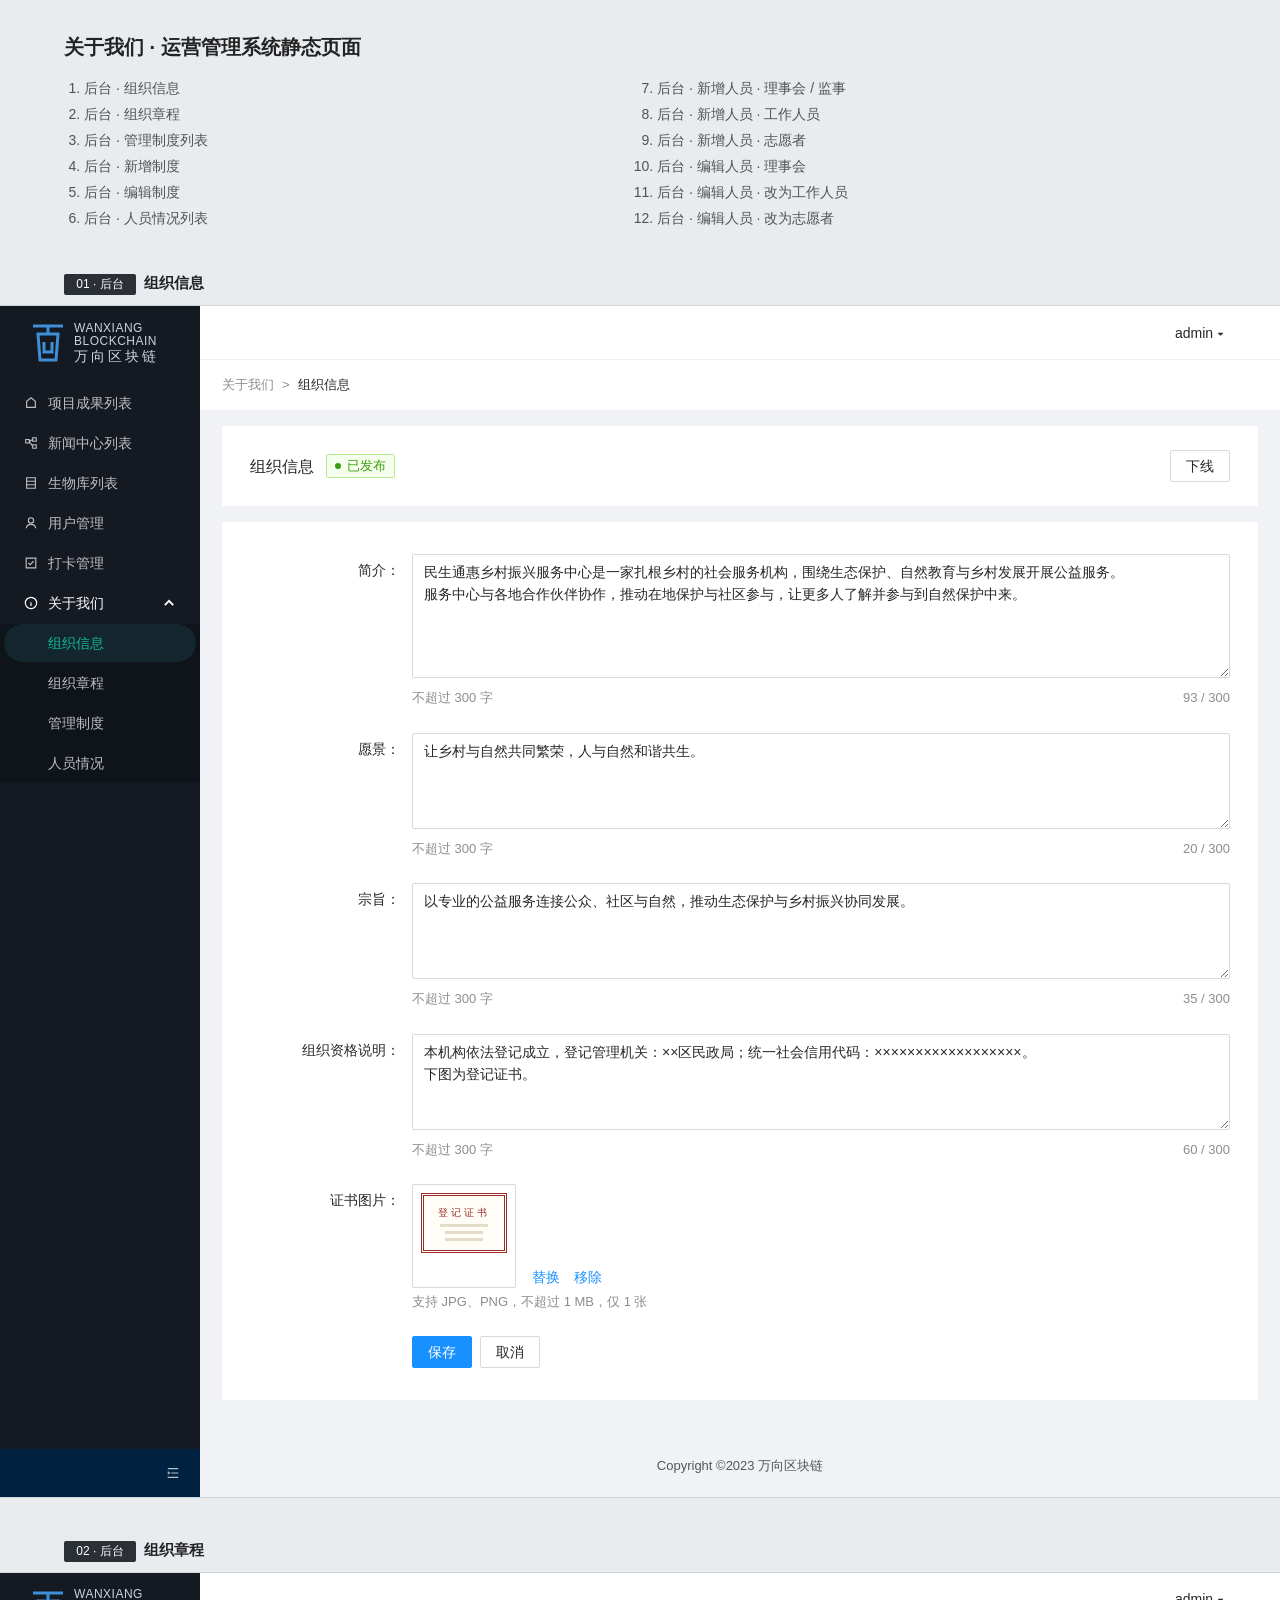
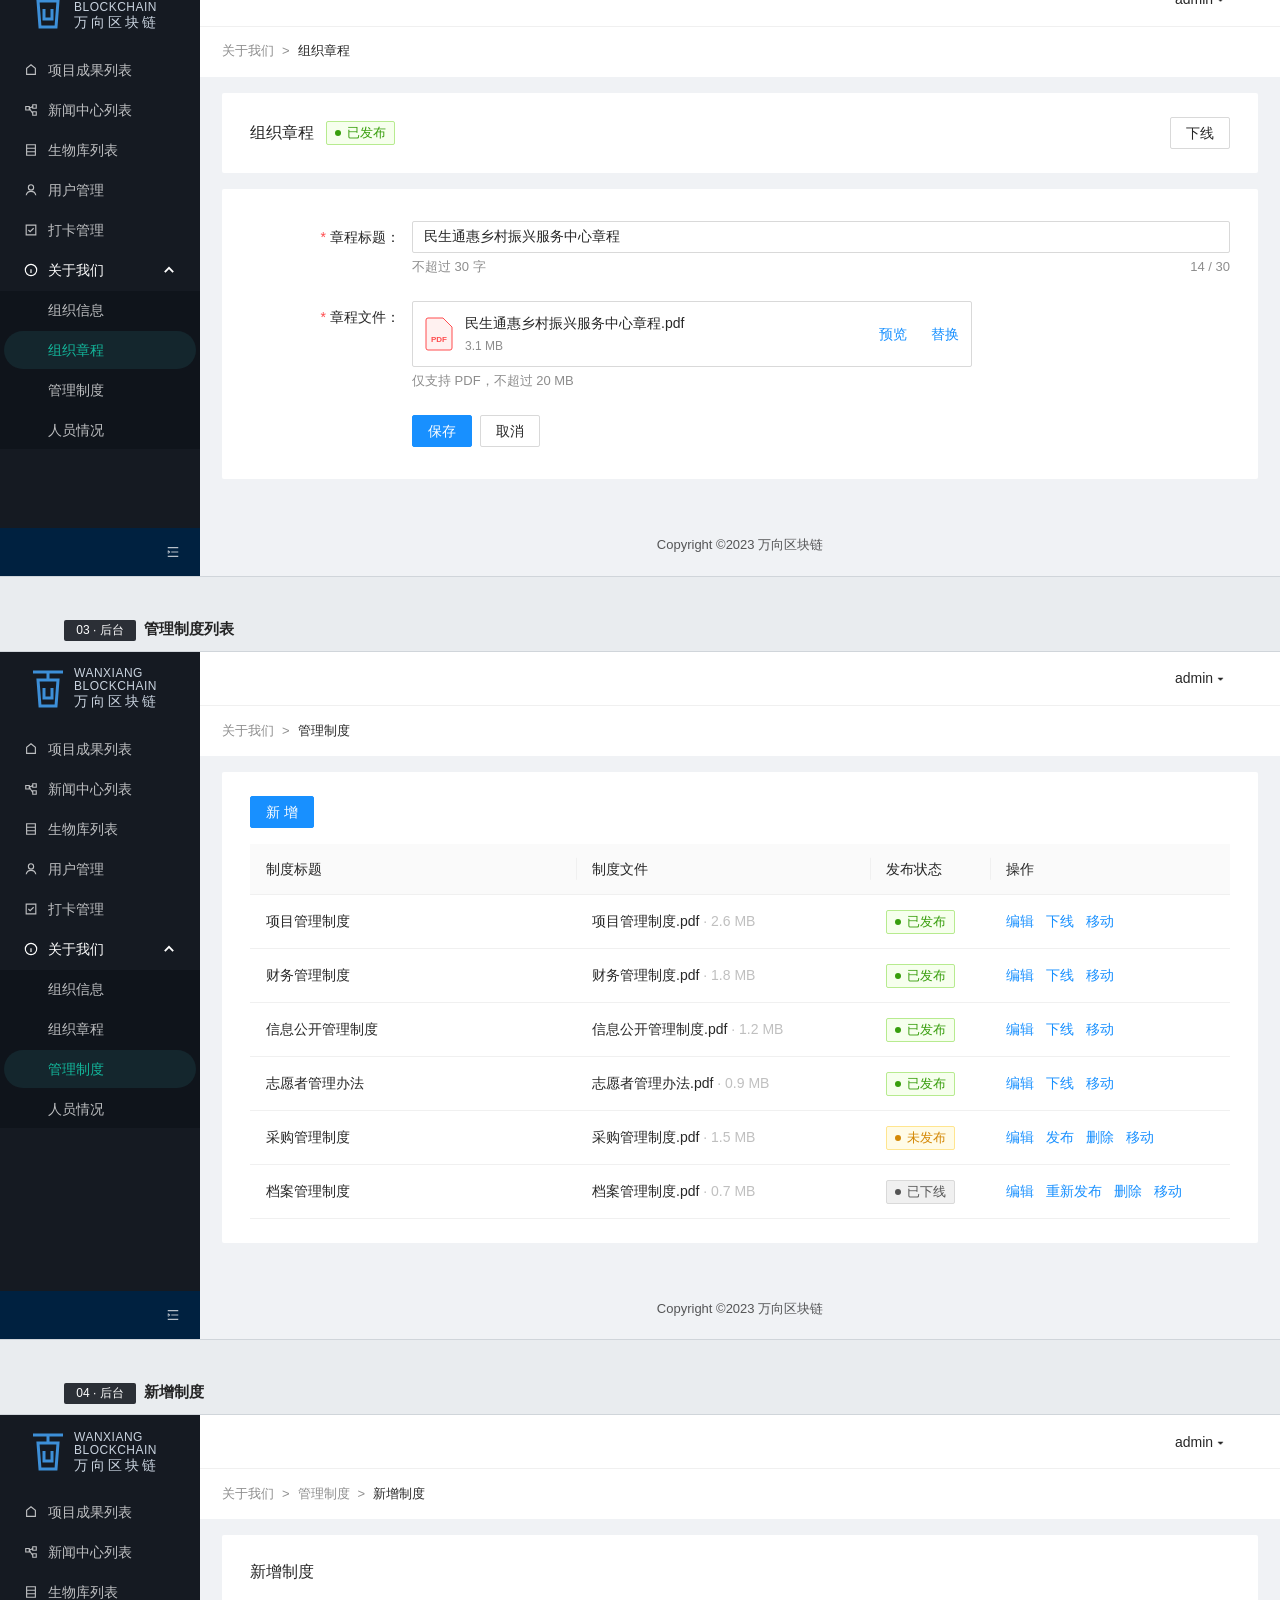
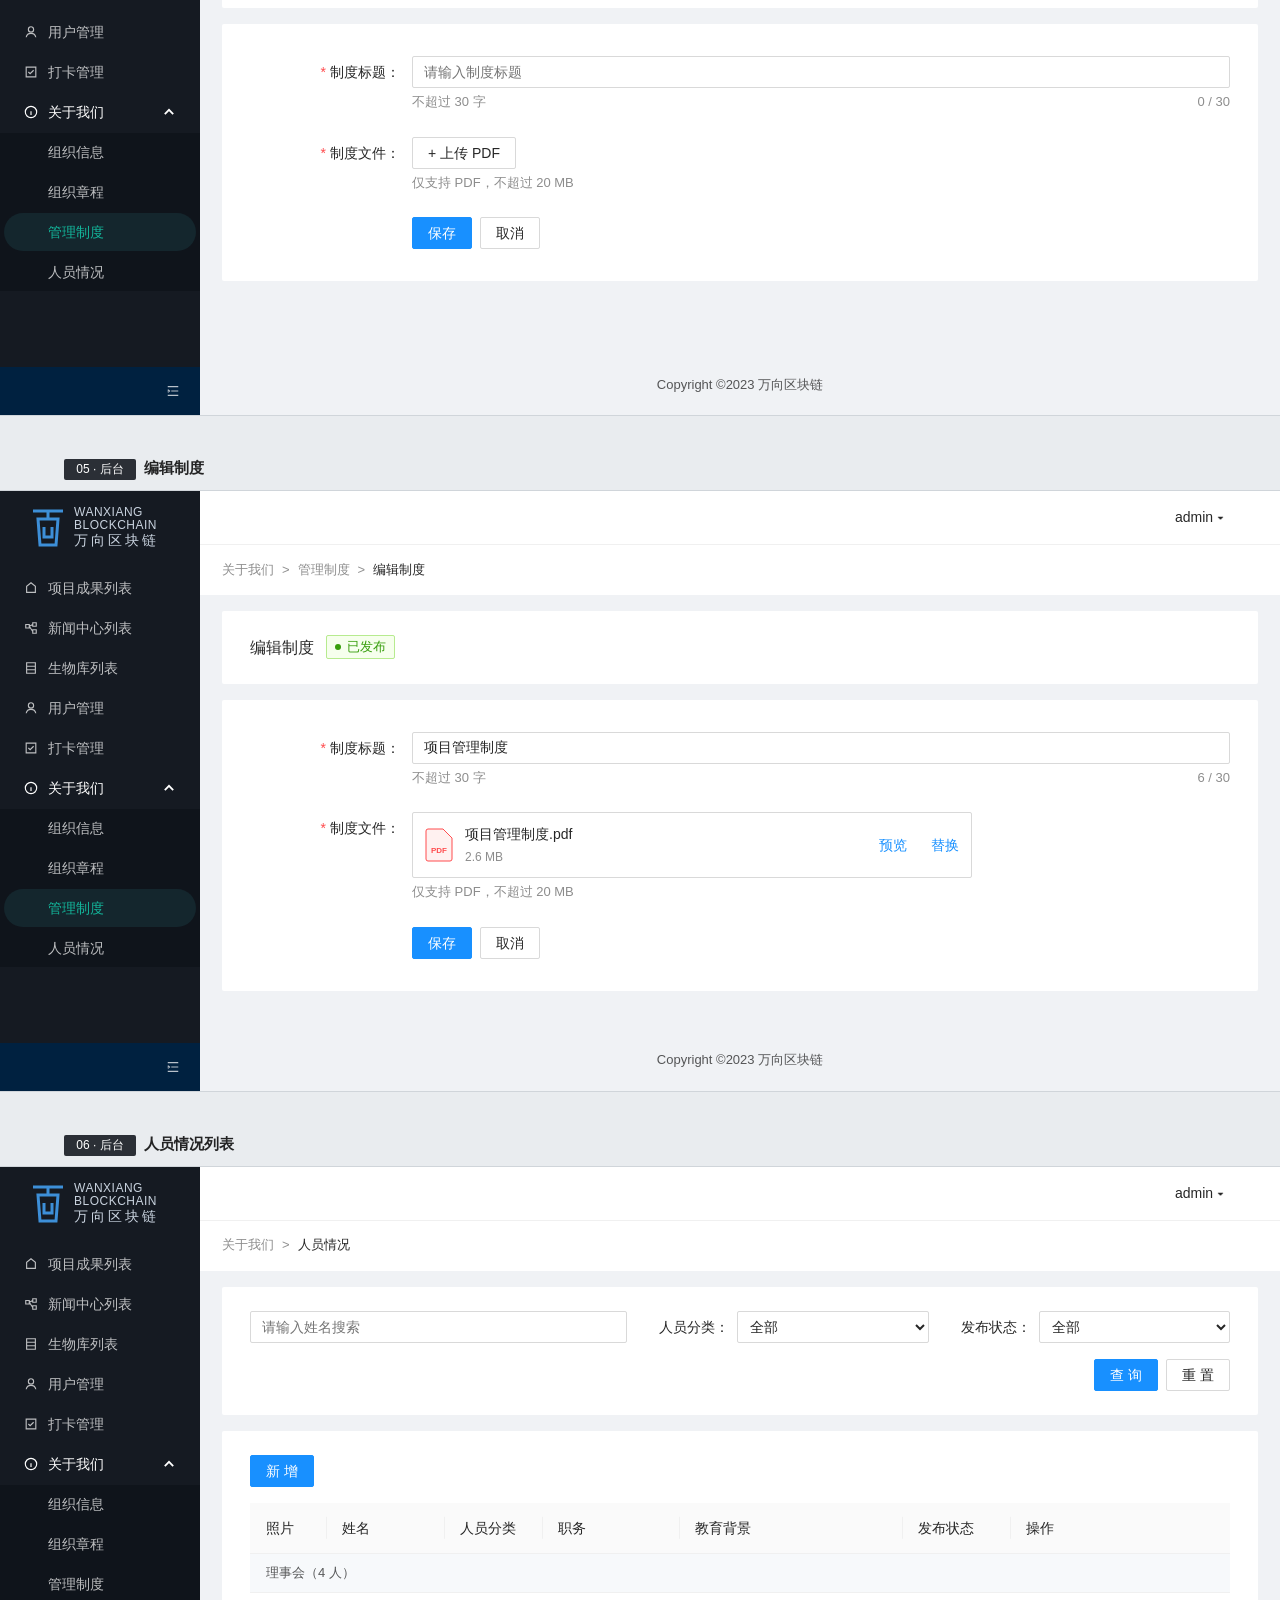
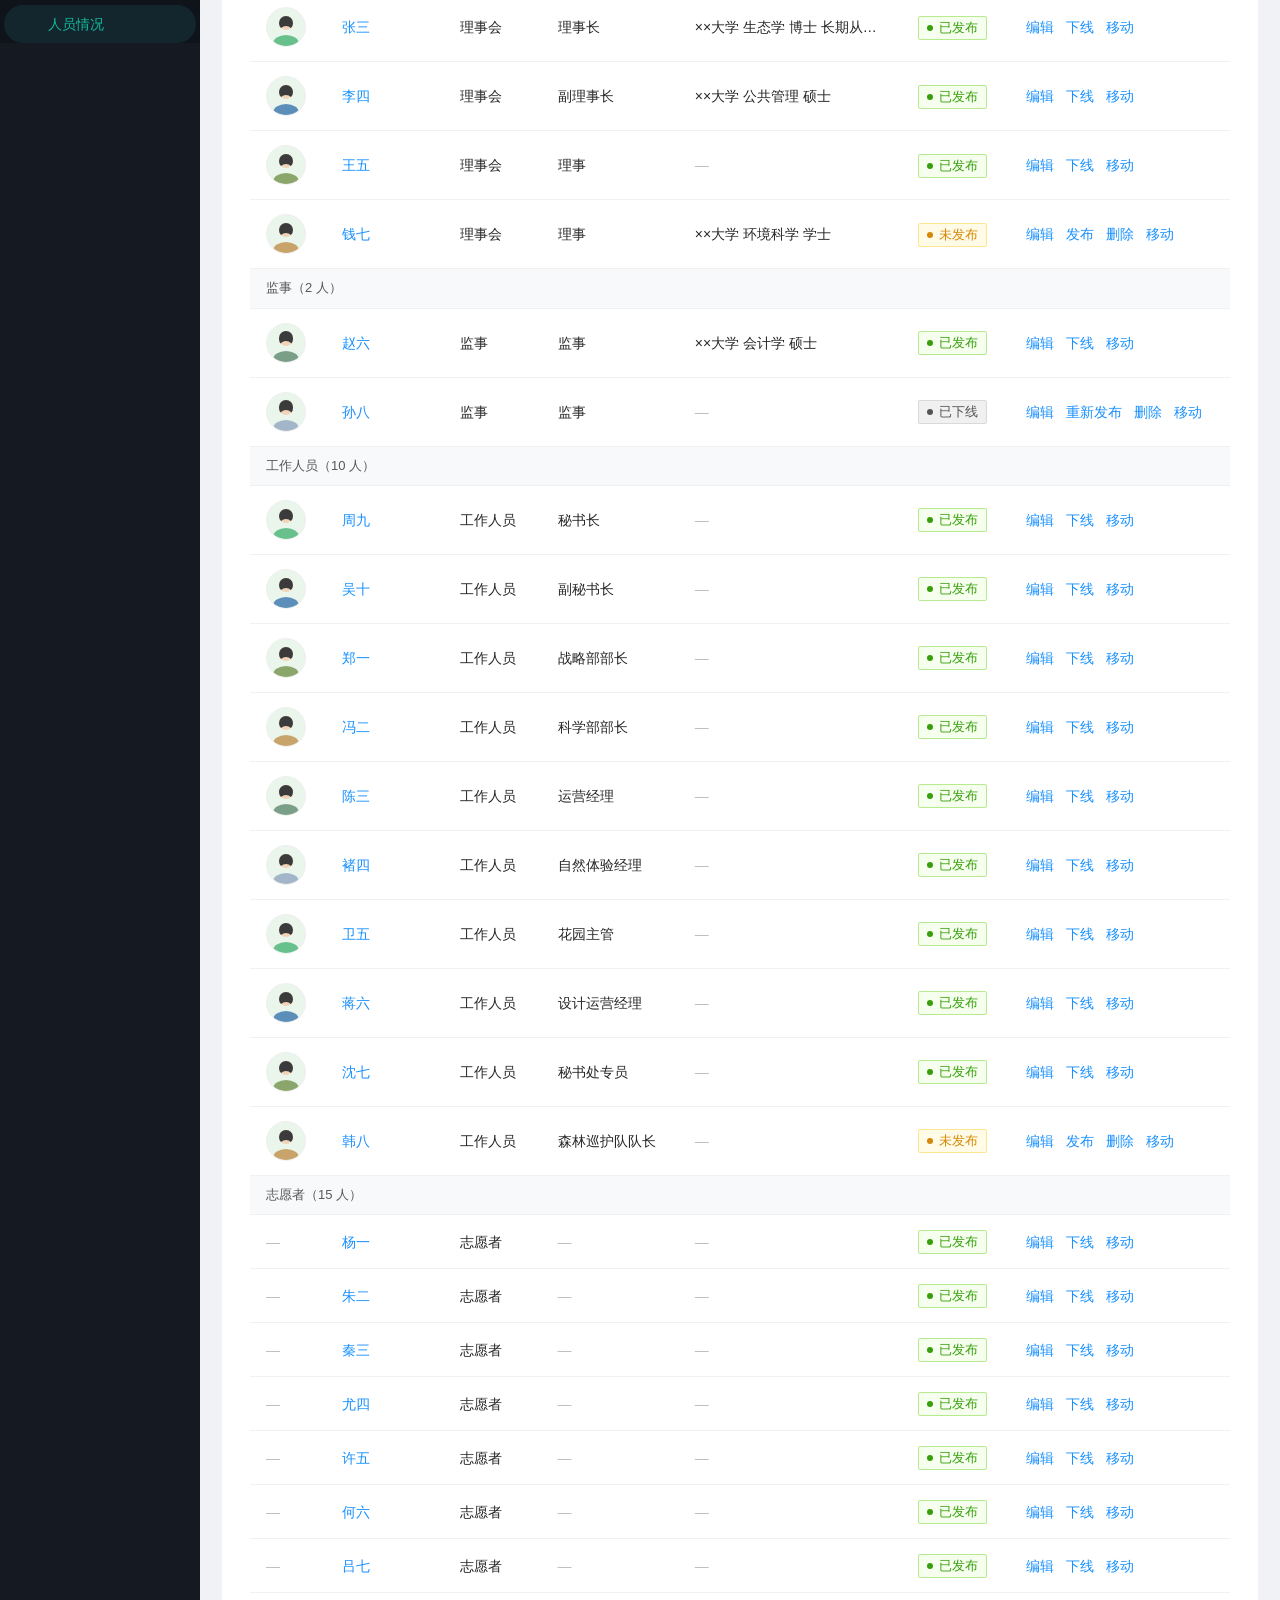
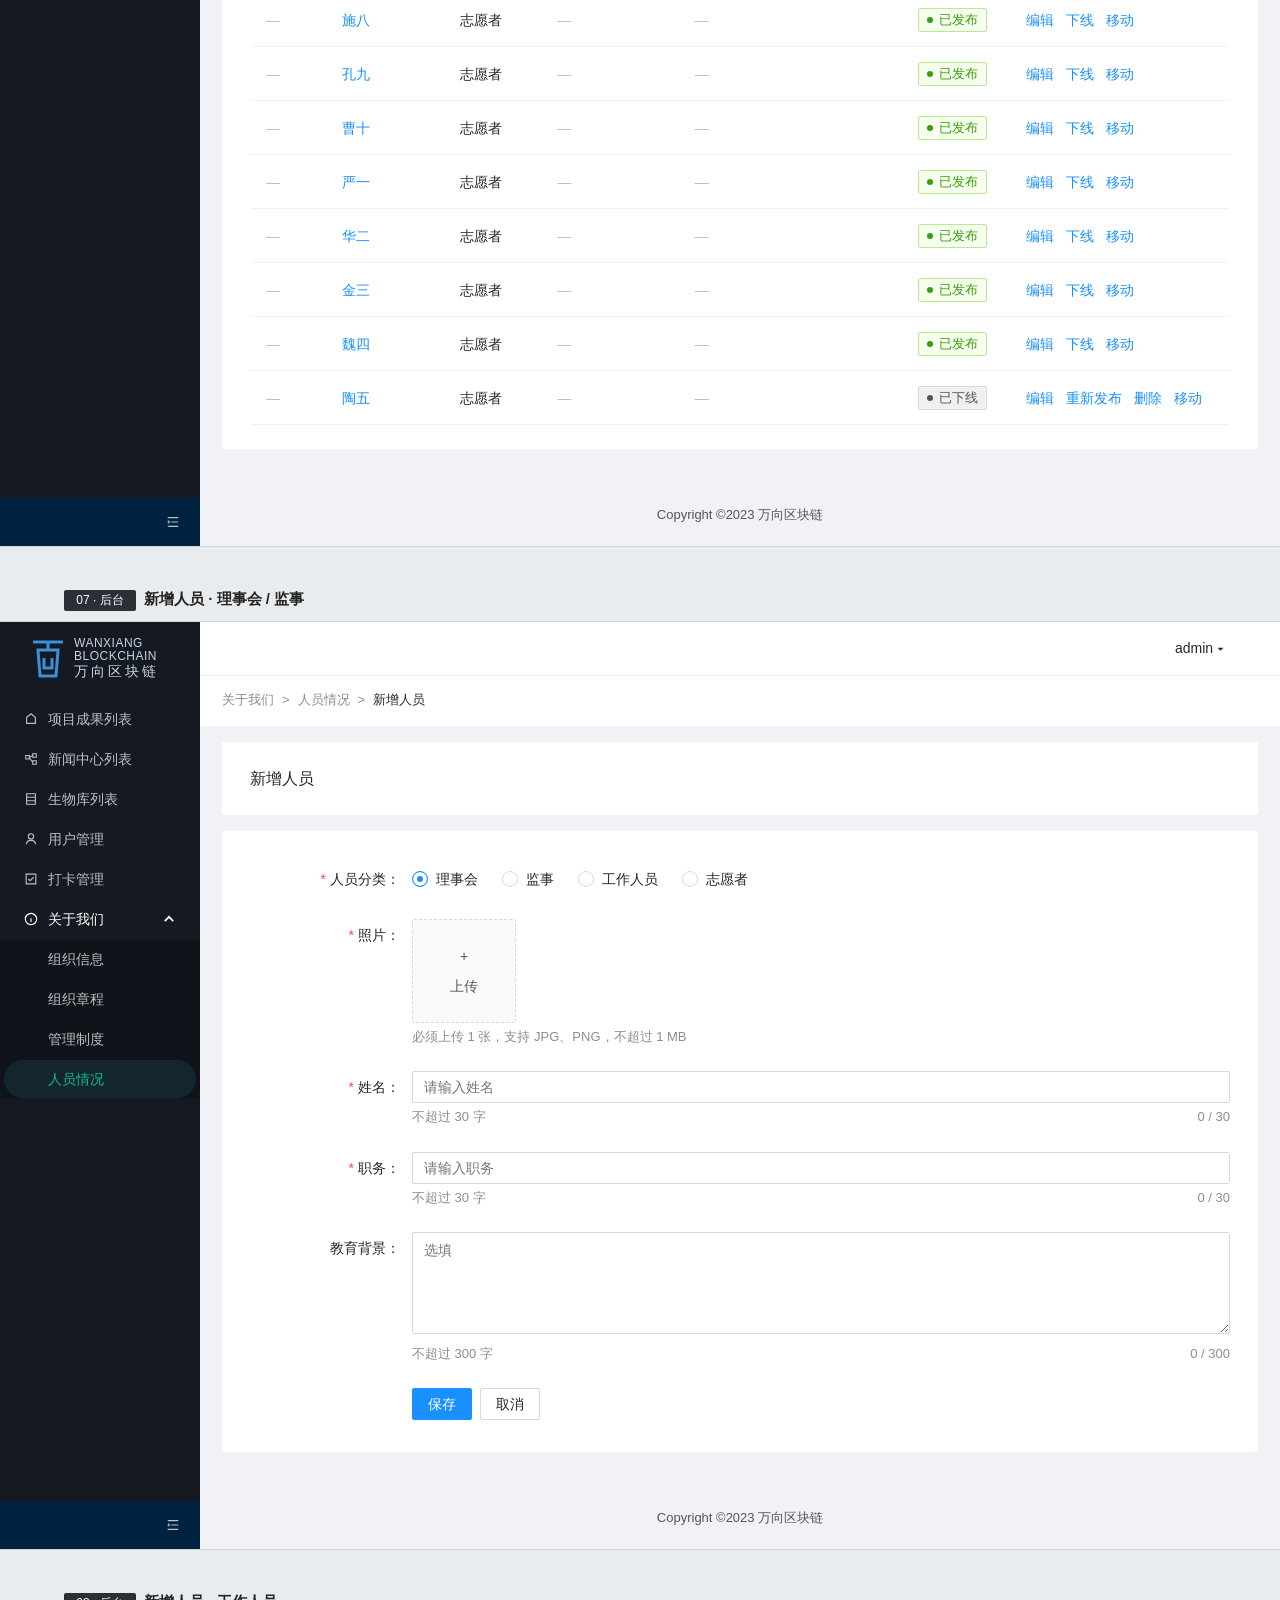
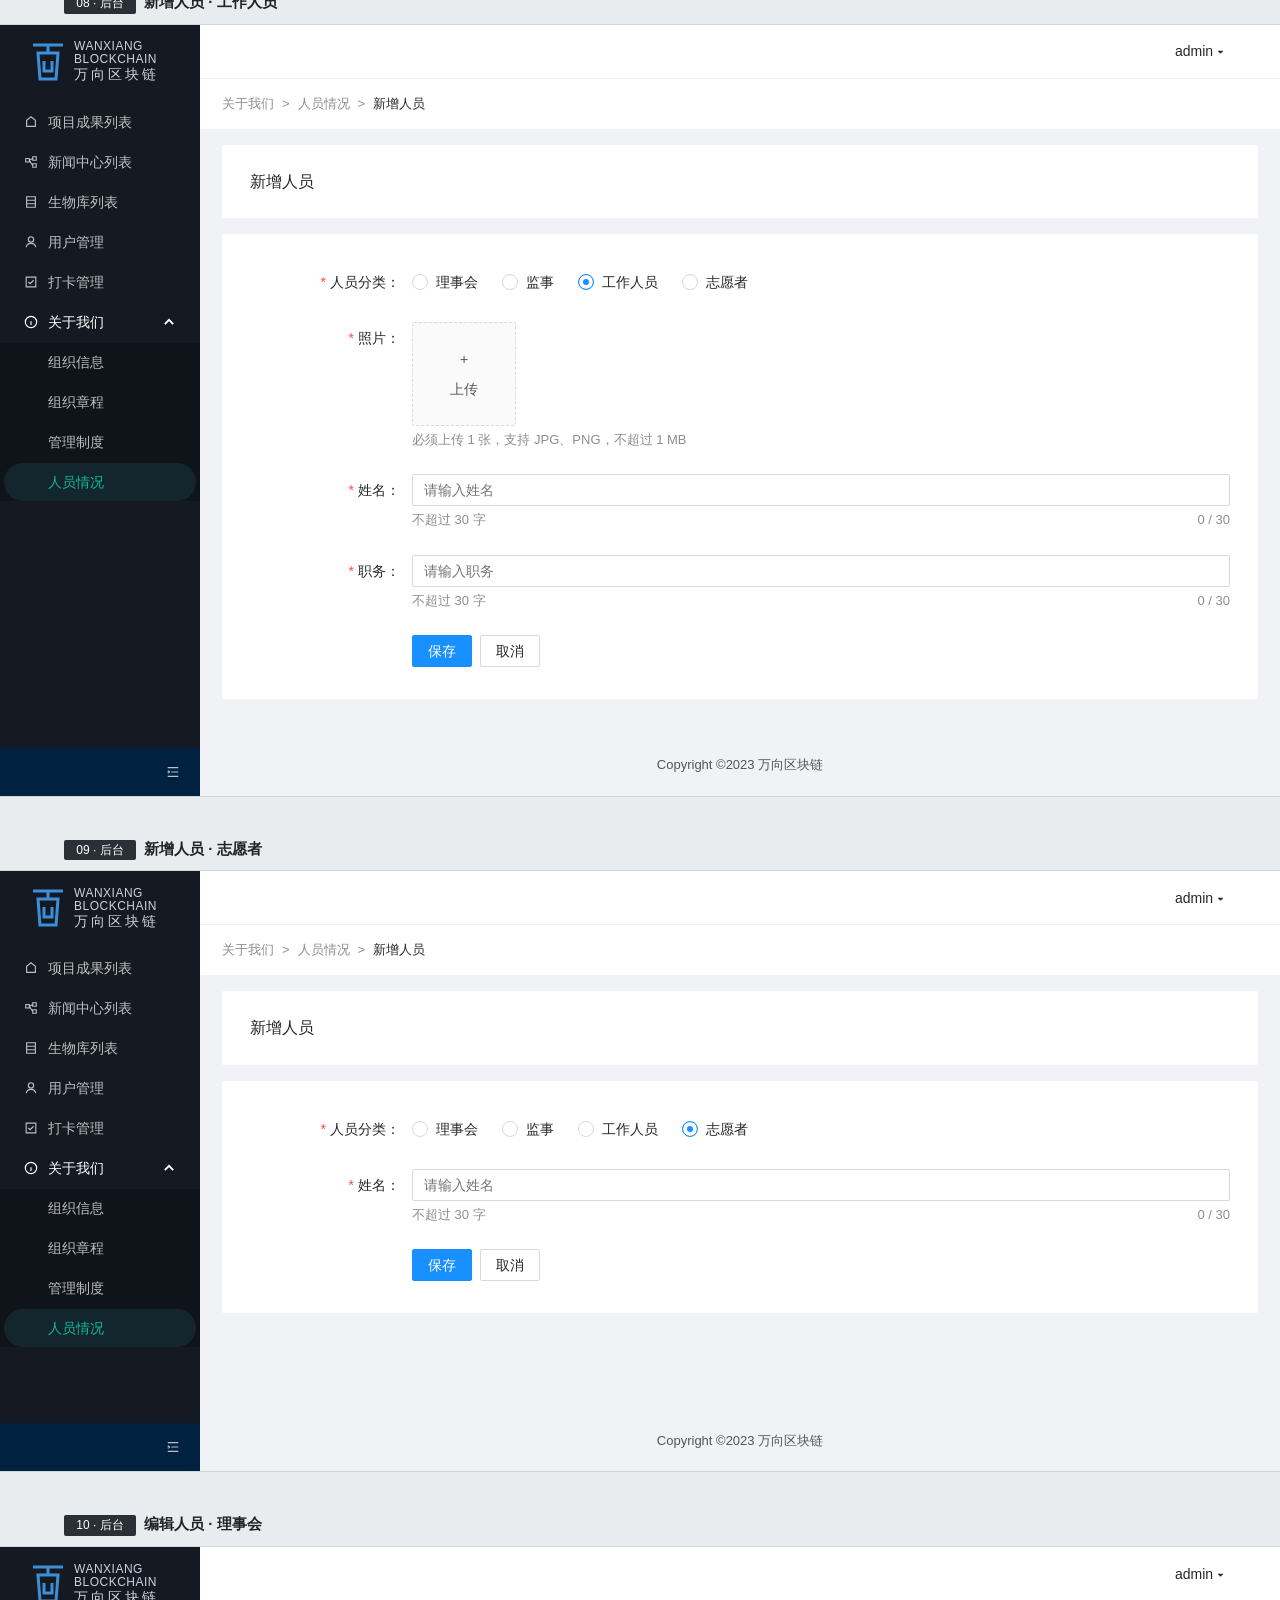
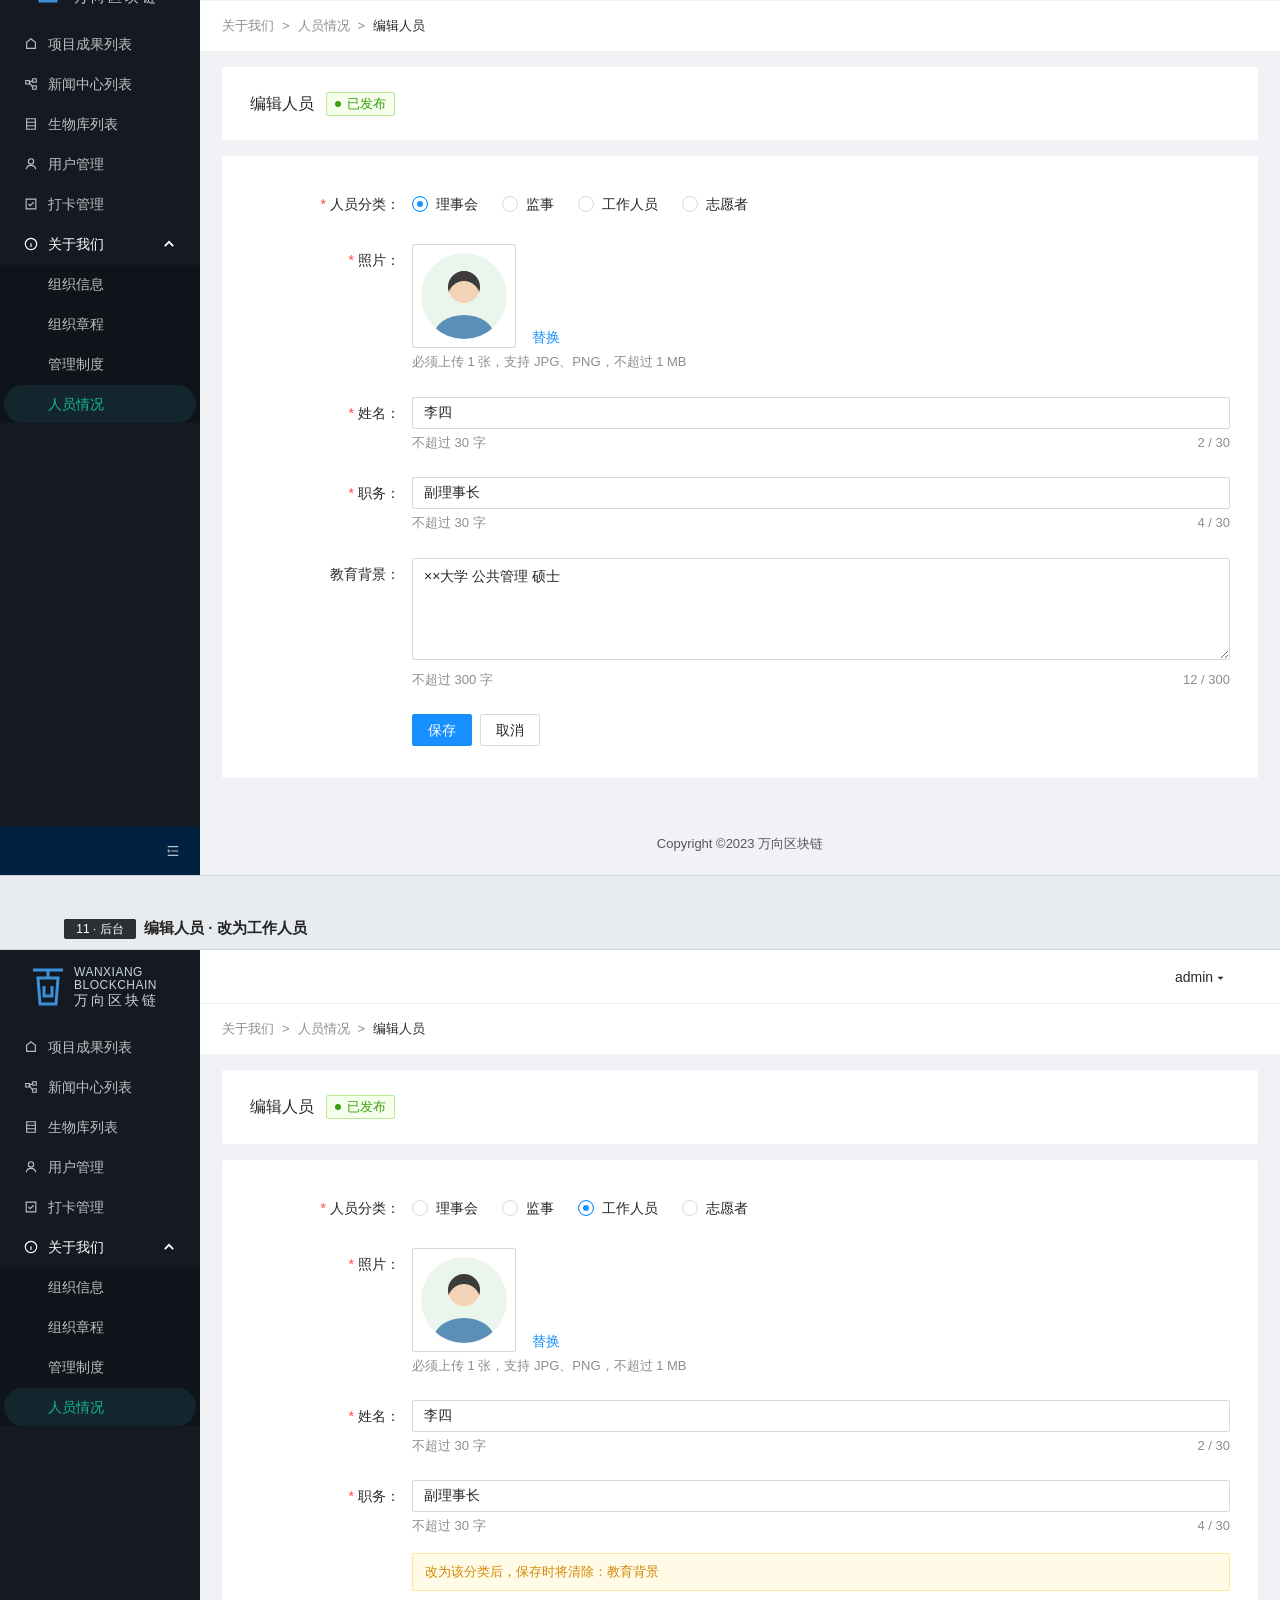
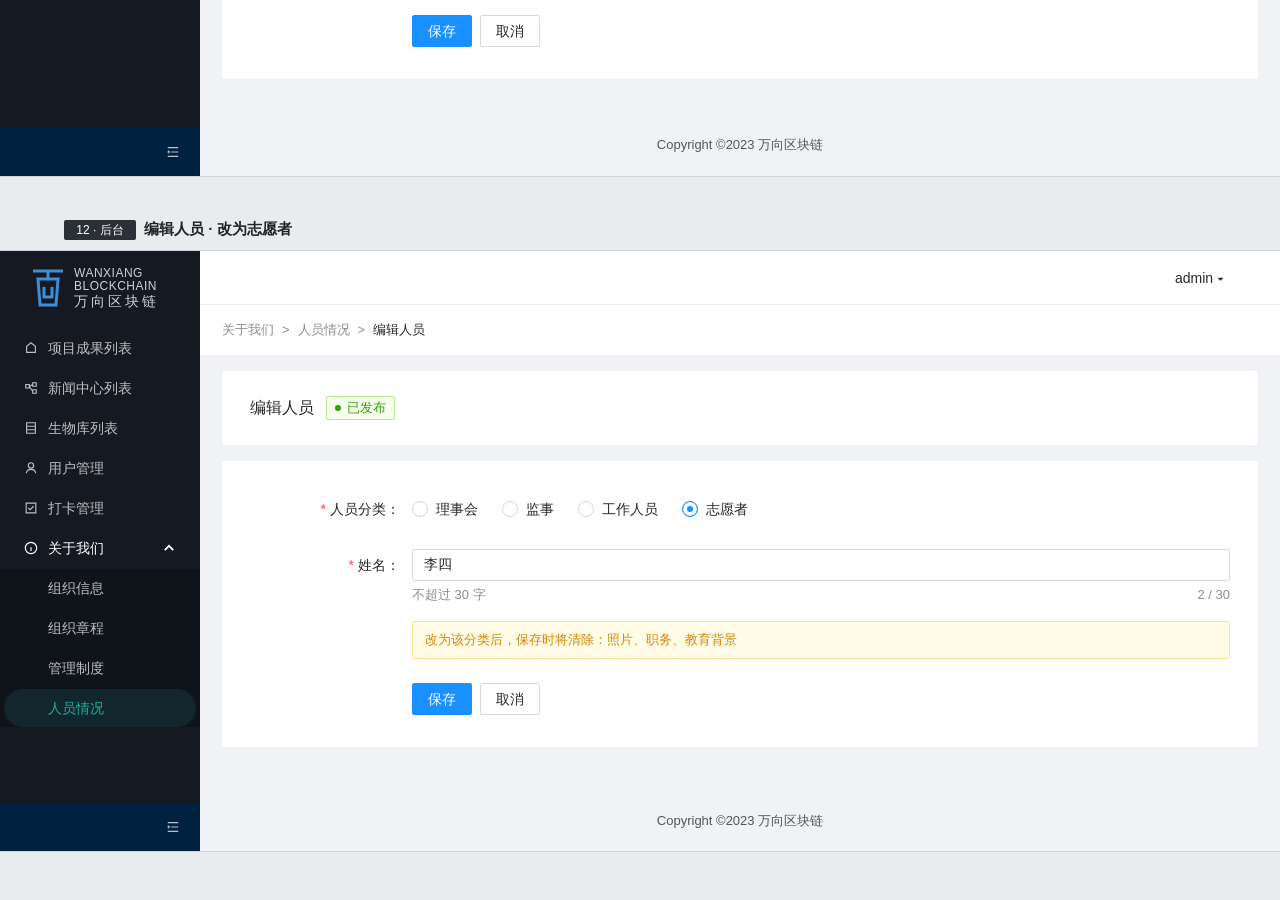
==== prototype/about-us/luna-about-us-admin.html @ 6385ad4f "docs: 新增信息公开、关于我们原型 - prototype/info-disclosure: WS-414 信息公开静态原型（10-22 06:42 版） - prototype/about-us" ====
<!DOCTYPE html>
<html lang="zh-CN">
<head>
<meta charset="utf-8">
<meta name="viewport" content="width=device-width, initial-scale=1">
<title>关于我们 · 运营管理系统静态页面</title>
<style>
:root{
  --font:-apple-system,BlinkMacSystemFont,"Segoe UI","PingFang SC","Microsoft YaHei","WenQuanYi Micro Hei","Helvetica Neue",Arial,sans-serif;
  --primary:#1890ff;
  --primary-hover:#40a9ff;
  --primary-soft:#e6f7ff;
  --sider:#151a22;
  --sider-sub:#0f141b;
  --sider-active:#14262d;
  --sider-active-ink:#13b59a;
  --sider-ink:rgba(255,255,255,.72);
  --sider-foot:#002140;
  --brand-ink:#c9d3df;
  --brand-mark:#3d8fd8;
  --bg:#f0f2f5;
  --card:#ffffff;
  --ink:rgba(0,0,0,.85);
  --ink-2:rgba(0,0,0,.65);
  --ink-3:rgba(0,0,0,.45);
  --ink-4:rgba(0,0,0,.25);
  --border:#d9d9d9;
  --divider:#f0f0f0;
  --head:#fafafa;
  --grp:#f7f9fb;
  --danger:#ff4d4f;
  --warn-ink:#d48806;
  --warn-line:#ffe58f;
  --warn-soft:#fffbe6;
  --ok-ink:#389e0d;
  --ok-line:#b7eb8f;
  --ok-soft:#f6ffed;
  --shadow:0 6px 16px rgba(0,0,0,.08),0 3px 6px -4px rgba(0,0,0,.12),0 9px 28px 8px rgba(0,0,0,.05);
  --focus:#1677ff;--av-bg:#eaf5ec;--av-skin:#f2d3b8;--av-hair:#3b3b3b;--cert-bg:#fffdf6;--cert-ink:#9b2c2c;--cert-line:#e3dccb;
}
*{box-sizing:border-box}
html,body{margin:0}
body{font-family:var(--font);font-size:14px;line-height:1.5715;color:var(--ink);background:var(--bg)}
button,input,textarea,select{font:inherit;color:inherit}
:focus-visible{outline:2px solid var(--focus);outline-offset:2px}
[hidden]{display:none!important}
.app{display:flex;min-height:100vh;min-width:1280px}
.side{width:200px;flex:none;background:var(--sider);position:sticky;top:0;height:100vh;display:flex;flex-direction:column}
.brand{height:72px;display:flex;align-items:center;gap:8px;padding-left:30px}
.brand svg{width:36px;height:44px}
.brand div{font-size:12px;line-height:13px;letter-spacing:.5px;color:var(--brand-ink)}
.brand b{display:block;margin-top:2px;font-size:14px;font-weight:400;letter-spacing:3px}
.menu{list-style:none;margin:0;padding:4px 0;flex:1;overflow:auto}
.mi{display:flex;align-items:center;gap:10px;height:38px;margin:2px 4px;padding:0 20px;border-radius:19px;color:var(--sider-ink);text-decoration:none;cursor:pointer}
.mi svg{width:14px;height:14px;flex:none}
.mi:hover{color:#fff}
.mi.is-on{background:var(--sider-active);color:var(--sider-active-ink)}
.mi--parent{color:#fff}
.mi--parent .arr{margin-left:auto}
.sub{list-style:none;margin:0;padding:0;background:var(--sider-sub)}
.sub .mi{padding-left:44px}
.side__foot{height:48px;background:var(--sider-foot);display:flex;align-items:center;justify-content:flex-end;padding:0 20px;color:var(--sider-ink)}
.body{flex:1;min-width:0;display:flex;flex-direction:column}
.head{height:54px;background:var(--card);border-bottom:1px solid var(--divider);display:flex;align-items:center;justify-content:flex-end;padding:0 56px}
.crumb{height:50px;background:var(--card);display:flex;align-items:center;gap:8px;padding:0 22px;font-size:13px;color:var(--ink-3)}
.crumb a{color:var(--ink-3);text-decoration:none}
.crumb a:hover{color:var(--primary)}
.crumb b{font-weight:400;color:var(--ink)}
.main{flex:1;padding:16px 22px 24px}
.copy{text-align:center;color:var(--ink-2);font-size:13px;padding:16px 0 20px}
.card{background:var(--card);border-radius:2px;padding:24px 28px;margin-bottom:16px}
.ph{display:flex;align-items:center;gap:12px}
.ph h1{margin:0;font-size:16px;font-weight:500}
.ph .sp{flex:1}
.badge{display:inline-flex;align-items:center;gap:6px;padding:0 8px;border:1px solid;border-radius:2px;font-size:13px;line-height:22px;white-space:nowrap}
.badge::before{content:"";width:6px;height:6px;border-radius:50%;background:currentColor}
.badge--unpub{color:var(--warn-ink);border-color:var(--warn-line);background:var(--warn-soft)}
.badge--pub{color:var(--ok-ink);border-color:var(--ok-line);background:var(--ok-soft)}
.badge--off{color:var(--ink-2);border-color:var(--border);background:var(--divider)}
.btn{display:inline-flex;align-items:center;justify-content:center;gap:6px;height:32px;padding:4px 15px;border:1px solid var(--border);border-radius:2px;background:var(--card);color:var(--ink);font-size:14px;text-decoration:none;white-space:nowrap;cursor:pointer;transition:color .2s,border-color .2s,background-color .2s}
.btn:hover{color:var(--primary-hover);border-color:var(--primary-hover)}
.btn--pri{background:var(--primary);border-color:var(--primary);color:#fff}
.btn--pri:hover{background:var(--primary-hover);border-color:var(--primary-hover);color:#fff}
.lnk{background:none;border:0;padding:0;color:var(--primary);text-decoration:none;cursor:pointer;white-space:nowrap}
.lnk:hover{color:var(--primary-hover)}
.form{max-width:1160px;margin:0 auto;padding:8px 0}
.fi{display:grid;grid-template-columns:150px minmax(0,1fr);gap:0 12px;margin-bottom:24px}
.fl{text-align:right;line-height:32px}
.fl::after{content:"："}
.req{color:var(--danger);margin-right:4px;font-family:SimSun,sans-serif}
.inp,.ta{width:100%;border:1px solid var(--border);border-radius:2px;background:#fff;padding:4px 11px;line-height:22px}
.inp{height:32px}
.ta{min-height:96px;padding:6px 11px;resize:vertical}
.inp:hover,.ta:hover{border-color:var(--primary-hover)}
.inp:focus,.ta:focus{outline:none;border-color:var(--primary-hover);box-shadow:0 0 0 2px rgba(24,144,255,.2)}
.meta{display:flex;justify-content:space-between;margin-top:4px;font-size:13px;color:var(--ink-3)}
.radios{display:flex;gap:24px;height:32px;align-items:center}
.radios label{display:inline-flex;align-items:center;gap:8px;cursor:pointer}
.radios input{width:16px;height:16px;margin:0;accent-color:var(--primary)}
.upl{width:104px;height:104px;border:1px dashed var(--border);border-radius:2px;background:var(--head);display:flex;flex-direction:column;align-items:center;justify-content:center;gap:8px;color:var(--ink-2);cursor:pointer}
.upl:hover{border-color:var(--primary)}
.thumb{display:flex;align-items:flex-end;gap:16px}
.thumb__img{width:104px;height:104px;border:1px solid var(--border);border-radius:2px;padding:8px;background:#fff}
.thumb__img img{width:100%;height:100%;object-fit:contain;display:block}
.file{display:flex;align-items:center;gap:12px;max-width:560px;border:1px solid var(--border);border-radius:2px;padding:10px 12px;background:#fff}
.file svg{width:28px;height:34px;flex:none}
.file__n{flex:1;min-width:0}
.file__n b{display:block;font-weight:400;overflow:hidden;text-overflow:ellipsis;white-space:nowrap}
.file__n span{font-size:12px;color:var(--ink-3)}
.file .lnk{margin-left:12px}
.ft{display:flex;gap:8px;margin-left:162px}
.warn{margin:-8px 0 24px 162px;padding:8px 12px;background:var(--warn-soft);border:1px solid var(--warn-line);border-radius:2px;color:var(--warn-ink);font-size:13px}
.filters{display:grid;grid-template-columns:minmax(220px,1.4fr) 1fr 1fr;gap:16px 32px;align-items:center}
.fg{display:flex;align-items:center;gap:8px}
.fg label{white-space:nowrap}
.sel{width:100%;height:32px;border:1px solid var(--border);border-radius:2px;background:#fff;padding:0 8px}
.filters__acts{grid-column:1/-1;display:flex;justify-content:flex-end;gap:8px}
.toolbar{margin-bottom:16px}
table{width:100%;border-collapse:collapse;table-layout:fixed}
th{position:relative;text-align:left;font-weight:500;background:var(--head);padding:14px 16px;border-bottom:1px solid var(--divider)}
th+th::before{content:"";position:absolute;left:0;top:50%;transform:translateY(-50%);width:1px;height:1.6em;background:var(--divider)}
td{padding:14px 16px;border-bottom:1px solid var(--divider);vertical-align:middle;word-break:break-word}
tbody tr:not(.grp):hover td{background:var(--head)}
tr.grp td{background:var(--grp);padding:9px 16px;font-size:13px;font-weight:500;color:var(--ink-2)}
.av{width:40px;height:40px;border-radius:50%;object-fit:cover;display:block;border:1px solid var(--divider)}
.nil{color:var(--ink-4)}
.ellip{display:block;overflow:hidden;text-overflow:ellipsis;white-space:nowrap}
.ops{display:flex;flex-wrap:wrap;gap:4px 12px;align-items:center}
details.mv{position:relative}
details.mv summary{list-style:none;color:var(--primary);cursor:pointer}
details.mv summary::-webkit-details-marker{display:none}
details.mv div{position:absolute;top:100%;left:0;z-index:5;margin-top:4px;background:#fff;box-shadow:var(--shadow);border-radius:2px;padding:4px 0;min-width:88px}
details.mv div span{display:block;padding:6px 16px;cursor:pointer}
details.mv div span:hover{background:var(--head)}

/* 静态排版：页面自上而下排列 */
body{background:#e9ecef}
.intro{max-width:1200px;margin:0 auto;padding:32px 24px 0;font-family:-apple-system,"PingFang SC","Microsoft YaHei","WenQuanYi Micro Hei",sans-serif;color:rgba(0,0,0,.85)}
.intro h1{margin:0 0 12px;font-size:20px;font-weight:600}
.intro ol{margin:0;padding-left:20px;columns:2;font-size:14px;line-height:26px;color:rgba(0,0,0,.65)}
.frame{margin:40px 0 0}
.frame:last-child{margin-bottom:48px}
.frame__title{max-width:1200px;margin:0 auto;padding:0 24px 10px;font-family:-apple-system,"PingFang SC","Microsoft YaHei","WenQuanYi Micro Hei",sans-serif;font-size:15px;font-weight:600;color:rgba(0,0,0,.85)}
.frame__title span{display:inline-block;min-width:72px;margin-right:8px;padding:1px 8px;border-radius:2px;background:#2b2f36;color:#fff;font-size:12px;font-weight:400;text-align:center}
.frame__body{border-top:1px solid #d0d5da;border-bottom:1px solid #d0d5da;overflow-x:auto}

.av{position:relative;overflow:hidden;border-radius:50%;background:var(--av-bg)}
.av::before{content:"";position:absolute;left:31%;top:20%;width:38%;height:38%;border-radius:50%;background:var(--av-skin);box-shadow:inset 0 10px 0 var(--av-hair)}
.av::after{content:"";position:absolute;left:15%;right:15%;bottom:-20%;height:48%;border-radius:50% 50% 0 0;background:var(--av-shirt)}
.av--0{--av-shirt:#68c18c}.av--1{--av-shirt:#5b8fb9}.av--2{--av-shirt:#8aa66b}.av--3{--av-shirt:#c9a46a}.av--4{--av-shirt:#7b9e89}.av--5{--av-shirt:#a3b6c9}

.cert-img{position:relative;aspect-ratio:600/420;background:var(--cert-bg);border:6px double var(--cert-ink);display:flex;flex-direction:column;align-items:center;justify-content:center;gap:10px;color:var(--cert-ink);font-family:serif;letter-spacing:10px;font-size:26px}
.cert-img i{display:block;height:7px;width:60%;background:var(--cert-line)}
.cert-img i+i{width:48%}

.app{min-height:0;background:var(--bg)}
.side{position:static;height:auto;min-height:600px}
.mi{cursor:default}
.btn,.lnk{cursor:default}
.av{width:40px;height:40px;border:1px solid var(--divider)}
.thumb__img .av{width:86px;height:86px;border:0}
.thumb__img .cert-img{border-width:3px;font-size:10px;letter-spacing:3px;gap:4px}
.thumb__img .cert-img i{height:3px}
.ft{margin-top:0}
.rd{width:16px;height:16px;border:1px solid var(--border);border-radius:50%;background:#fff;flex:none}
.rd.is-on{border-color:var(--primary);background:var(--primary);box-shadow:inset 0 0 0 4px #fff}
.radios label{cursor:default}
</style>
</head>
<body>
<header class="intro"><h1>关于我们 · 运营管理系统静态页面</h1><ol><li>后台 · 组织信息</li><li>后台 · 组织章程</li><li>后台 · 管理制度列表</li><li>后台 · 新增制度</li><li>后台 · 编辑制度</li><li>后台 · 人员情况列表</li><li>后台 · 新增人员 · 理事会 / 监事</li><li>后台 · 新增人员 · 工作人员</li><li>后台 · 新增人员 · 志愿者</li><li>后台 · 编辑人员 · 理事会</li><li>后台 · 编辑人员 · 改为工作人员</li><li>后台 · 编辑人员 · 改为志愿者</li></ol></header><section class="frame" aria-label="组织信息"><h2 class="frame__title"><span>01 · 后台</span>组织信息</h2><div class="frame__body"><div class="app"><aside class="side" aria-label="菜单">
    <div class="brand"><svg viewBox="0 0 36 44" fill="none" stroke="var(--brand-mark)" stroke-width="3" aria-hidden="true"><path d="M3 6h30M18 6v8M8 14h20l-2 26H10z"/><path d="M14 22v10h8V22"/></svg><div>WANXIANG<br>BLOCKCHAIN<b>万向区块链</b></div></div>
    <ul class="menu">
      <li><a class="mi"><svg viewBox="0 0 16 16" fill="none" stroke="currentColor" stroke-width="1.3"><path d="M3 13V6l5-4 5 4v7z"/></svg>项目成果列表</a></li>
      <li><a class="mi"><svg viewBox="0 0 16 16" fill="none" stroke="currentColor" stroke-width="1.3"><path d="M2 4h4v4H2zM10 2h4v4h-4zM10 10h4v4h-4zM6 6l4-2M6 6l4 6"/></svg>新闻中心列表</a></li>
      <li><a class="mi"><svg viewBox="0 0 16 16" fill="none" stroke="currentColor" stroke-width="1.3"><path d="M3 2h10v12H3zM3 6h10M3 10h10"/></svg>生物库列表</a></li>
      <li><a class="mi"><svg viewBox="0 0 16 16" fill="none" stroke="currentColor" stroke-width="1.3"><path d="M8 8a3 3 0 1 0 0-6 3 3 0 0 0 0 6zM2.5 14c.6-3 2.8-4.5 5.5-4.5s4.9 1.5 5.5 4.5"/></svg>用户管理</a></li>
      <li><a class="mi"><svg viewBox="0 0 16 16" fill="none" stroke="currentColor" stroke-width="1.3"><path d="M2.5 2.5h11v11h-11zM5 8l2 2 4-4"/></svg>打卡管理</a></li>
      <li><a class="mi mi--parent"><svg viewBox="0 0 16 16" fill="none" stroke="currentColor" stroke-width="1.3"><path d="M8 1.5a6.5 6.5 0 1 0 0 13 6.5 6.5 0 0 0 0-13zM8 7v4.5M8 4.6v.1"/></svg>关于我们<svg class="arr" width="10" height="10" viewBox="0 0 10 10" fill="none" stroke="currentColor" stroke-width="1.3"><path d="M2 6.5 5 3.5 8 6.5"/></svg></a>
        <ul class="sub">
          <li><a class="mi is-on" aria-current="page">组织信息</a></li>
          <li><a class="mi">组织章程</a></li>
          <li><a class="mi">管理制度</a></li>
          <li><a class="mi">人员情况</a></li>
        </ul></li>
    </ul>
    <div class="side__foot"><svg width="14" height="14" viewBox="0 0 16 16" fill="none" stroke="currentColor" stroke-width="1.4"><path d="M2 3h12M6 8h8M2 13h12M2 6.5 4 8l-2 1.5"/></svg></div>
  </aside><div class="body"><header class="head">admin ▾</header><div class="crumb"><a>关于我们</a><span>&gt;</span><b>组织信息</b></div><main class="main">
  <div class="card"><div class="ph"><h1>组织信息</h1><span class="badge badge--pub">已发布</span><span class="sp"></span><span class="btn">下线</span></div></div>
  <div class="card"><form class="form">
    <div class="fi"><label class="fl">简介</label><div><textarea class="ta" rows="5">民生通惠乡村振兴服务中心是一家扎根乡村的社会服务机构，围绕生态保护、自然教育与乡村发展开展公益服务。
服务中心与各地合作伙伴协作，推动在地保护与社区参与，让更多人了解并参与到自然保护中来。</textarea><div class="meta"><span>不超过 300 字</span><span>93 / 300</span></div></div></div>
    <div class="fi"><label class="fl">愿景</label><div><textarea class="ta" rows="2">让乡村与自然共同繁荣，人与自然和谐共生。</textarea><div class="meta"><span>不超过 300 字</span><span>20 / 300</span></div></div></div>
    <div class="fi"><label class="fl">宗旨</label><div><textarea class="ta" rows="2">以专业的公益服务连接公众、社区与自然，推动生态保护与乡村振兴协同发展。</textarea><div class="meta"><span>不超过 300 字</span><span>35 / 300</span></div></div></div>
    <div class="fi"><label class="fl">组织资格说明</label><div><textarea class="ta" rows="3">本机构依法登记成立，登记管理机关：××区民政局；统一社会信用代码：××××××××××××××××××。
下图为登记证书。</textarea><div class="meta"><span>不超过 300 字</span><span>60 / 300</span></div></div></div>
    <div class="fi"><div class="fl">证书图片</div><div><div class="thumb"><div class="thumb__img"><div class="cert-img" role="img" aria-label="登记证书">登记证书<i></i><i></i><i></i></div></div><span><span class="lnk">替换</span>　<span class="lnk">移除</span></span></div><div class="meta"><span>支持 JPG、PNG，不超过 1 MB，仅 1 张</span></div></div></div>
    <div class="ft"><span class="btn btn--pri">保存</span><span class="btn">取消</span></div>
  </form></div>
</main><div class="copy">Copyright ©2023 万向区块链</div></div></div></div></section><section class="frame" aria-label="组织章程"><h2 class="frame__title"><span>02 · 后台</span>组织章程</h2><div class="frame__body"><div class="app"><aside class="side" aria-label="菜单">
    <div class="brand"><svg viewBox="0 0 36 44" fill="none" stroke="var(--brand-mark)" stroke-width="3" aria-hidden="true"><path d="M3 6h30M18 6v8M8 14h20l-2 26H10z"/><path d="M14 22v10h8V22"/></svg><div>WANXIANG<br>BLOCKCHAIN<b>万向区块链</b></div></div>
    <ul class="menu">
      <li><a class="mi"><svg viewBox="0 0 16 16" fill="none" stroke="currentColor" stroke-width="1.3"><path d="M3 13V6l5-4 5 4v7z"/></svg>项目成果列表</a></li>
      <li><a class="mi"><svg viewBox="0 0 16 16" fill="none" stroke="currentColor" stroke-width="1.3"><path d="M2 4h4v4H2zM10 2h4v4h-4zM10 10h4v4h-4zM6 6l4-2M6 6l4 6"/></svg>新闻中心列表</a></li>
      <li><a class="mi"><svg viewBox="0 0 16 16" fill="none" stroke="currentColor" stroke-width="1.3"><path d="M3 2h10v12H3zM3 6h10M3 10h10"/></svg>生物库列表</a></li>
      <li><a class="mi"><svg viewBox="0 0 16 16" fill="none" stroke="currentColor" stroke-width="1.3"><path d="M8 8a3 3 0 1 0 0-6 3 3 0 0 0 0 6zM2.5 14c.6-3 2.8-4.5 5.5-4.5s4.9 1.5 5.5 4.5"/></svg>用户管理</a></li>
      <li><a class="mi"><svg viewBox="0 0 16 16" fill="none" stroke="currentColor" stroke-width="1.3"><path d="M2.5 2.5h11v11h-11zM5 8l2 2 4-4"/></svg>打卡管理</a></li>
      <li><a class="mi mi--parent"><svg viewBox="0 0 16 16" fill="none" stroke="currentColor" stroke-width="1.3"><path d="M8 1.5a6.5 6.5 0 1 0 0 13 6.5 6.5 0 0 0 0-13zM8 7v4.5M8 4.6v.1"/></svg>关于我们<svg class="arr" width="10" height="10" viewBox="0 0 10 10" fill="none" stroke="currentColor" stroke-width="1.3"><path d="M2 6.5 5 3.5 8 6.5"/></svg></a>
        <ul class="sub">
          <li><a class="mi">组织信息</a></li>
          <li><a class="mi is-on" aria-current="page">组织章程</a></li>
          <li><a class="mi">管理制度</a></li>
          <li><a class="mi">人员情况</a></li>
        </ul></li>
    </ul>
    <div class="side__foot"><svg width="14" height="14" viewBox="0 0 16 16" fill="none" stroke="currentColor" stroke-width="1.4"><path d="M2 3h12M6 8h8M2 13h12M2 6.5 4 8l-2 1.5"/></svg></div>
  </aside><div class="body"><header class="head">admin ▾</header><div class="crumb"><a>关于我们</a><span>&gt;</span><b>组织章程</b></div><main class="main">
  <div class="card"><div class="ph"><h1>组织章程</h1><span class="badge badge--pub">已发布</span><span class="sp"></span><span class="btn">下线</span></div></div>
  <div class="card"><form class="form">
    <div class="fi"><label class="fl"><span class="req">*</span>章程标题</label><div><input class="inp" value="民生通惠乡村振兴服务中心章程"><div class="meta"><span>不超过 30 字</span><span>14 / 30</span></div></div></div>
    <div class="fi"><div class="fl"><span class="req">*</span>章程文件</div><div><div class="file"><svg viewBox="0 0 28 34" aria-hidden="true"><path d="M3 1h15l9 9v21a2 2 0 0 1-2 2H3a2 2 0 0 1-2-2V3a2 2 0 0 1 2-2z" fill="#fff1f0" stroke="#ff4d4f"/><text x="14" y="25" font-size="8" font-weight="700" fill="#ff4d4f" text-anchor="middle" font-family="Arial">PDF</text></svg><div class="file__n"><b>民生通惠乡村振兴服务中心章程.pdf</b><span>3.1 MB</span></div><span class="lnk">预览</span><span class="lnk">替换</span></div><div class="meta"><span>仅支持 PDF，不超过 20 MB</span></div></div></div>
    <div class="ft"><span class="btn btn--pri">保存</span><span class="btn">取消</span></div>
  </form></div>
</main><div class="copy">Copyright ©2023 万向区块链</div></div></div></div></section><section class="frame" aria-label="管理制度列表"><h2 class="frame__title"><span>03 · 后台</span>管理制度列表</h2><div class="frame__body"><div class="app"><aside class="side" aria-label="菜单">
    <div class="brand"><svg viewBox="0 0 36 44" fill="none" stroke="var(--brand-mark)" stroke-width="3" aria-hidden="true"><path d="M3 6h30M18 6v8M8 14h20l-2 26H10z"/><path d="M14 22v10h8V22"/></svg><div>WANXIANG<br>BLOCKCHAIN<b>万向区块链</b></div></div>
    <ul class="menu">
      <li><a class="mi"><svg viewBox="0 0 16 16" fill="none" stroke="currentColor" stroke-width="1.3"><path d="M3 13V6l5-4 5 4v7z"/></svg>项目成果列表</a></li>
      <li><a class="mi"><svg viewBox="0 0 16 16" fill="none" stroke="currentColor" stroke-width="1.3"><path d="M2 4h4v4H2zM10 2h4v4h-4zM10 10h4v4h-4zM6 6l4-2M6 6l4 6"/></svg>新闻中心列表</a></li>
      <li><a class="mi"><svg viewBox="0 0 16 16" fill="none" stroke="currentColor" stroke-width="1.3"><path d="M3 2h10v12H3zM3 6h10M3 10h10"/></svg>生物库列表</a></li>
      <li><a class="mi"><svg viewBox="0 0 16 16" fill="none" stroke="currentColor" stroke-width="1.3"><path d="M8 8a3 3 0 1 0 0-6 3 3 0 0 0 0 6zM2.5 14c.6-3 2.8-4.5 5.5-4.5s4.9 1.5 5.5 4.5"/></svg>用户管理</a></li>
      <li><a class="mi"><svg viewBox="0 0 16 16" fill="none" stroke="currentColor" stroke-width="1.3"><path d="M2.5 2.5h11v11h-11zM5 8l2 2 4-4"/></svg>打卡管理</a></li>
      <li><a class="mi mi--parent"><svg viewBox="0 0 16 16" fill="none" stroke="currentColor" stroke-width="1.3"><path d="M8 1.5a6.5 6.5 0 1 0 0 13 6.5 6.5 0 0 0 0-13zM8 7v4.5M8 4.6v.1"/></svg>关于我们<svg class="arr" width="10" height="10" viewBox="0 0 10 10" fill="none" stroke="currentColor" stroke-width="1.3"><path d="M2 6.5 5 3.5 8 6.5"/></svg></a>
        <ul class="sub">
          <li><a class="mi">组织信息</a></li>
          <li><a class="mi">组织章程</a></li>
          <li><a class="mi is-on" aria-current="page">管理制度</a></li>
          <li><a class="mi">人员情况</a></li>
        </ul></li>
    </ul>
    <div class="side__foot"><svg width="14" height="14" viewBox="0 0 16 16" fill="none" stroke="currentColor" stroke-width="1.4"><path d="M2 3h12M6 8h8M2 13h12M2 6.5 4 8l-2 1.5"/></svg></div>
  </aside><div class="body"><header class="head">admin ▾</header><div class="crumb"><a>关于我们</a><span>&gt;</span><b>管理制度</b></div><main class="main">
  <div class="card">
    <div class="toolbar"><span class="btn btn--pri">新 增</span></div>
    <table>
      <colgroup><col><col style="width:30%"><col style="width:120px"><col style="width:240px"></colgroup>
      <thead><tr><th>制度标题</th><th>制度文件</th><th>发布状态</th><th>操作</th></tr></thead>
      <tbody><tr><td>项目管理制度</td><td><span class="ellip">项目管理制度.pdf <span class="nil">· 2.6 MB</span></span></td><td><span class="badge badge--pub">已发布</span></td><td><div class="ops"><span class="lnk">编辑</span><span class="lnk">下线</span><details class="mv"><summary>移动</summary><div><span>向前1</span><span>向前10</span><span>向后1</span><span>向后10</span></div></details></div></td></tr><tr><td>财务管理制度</td><td><span class="ellip">财务管理制度.pdf <span class="nil">· 1.8 MB</span></span></td><td><span class="badge badge--pub">已发布</span></td><td><div class="ops"><span class="lnk">编辑</span><span class="lnk">下线</span><details class="mv"><summary>移动</summary><div><span>向前1</span><span>向前10</span><span>向后1</span><span>向后10</span></div></details></div></td></tr><tr><td>信息公开管理制度</td><td><span class="ellip">信息公开管理制度.pdf <span class="nil">· 1.2 MB</span></span></td><td><span class="badge badge--pub">已发布</span></td><td><div class="ops"><span class="lnk">编辑</span><span class="lnk">下线</span><details class="mv"><summary>移动</summary><div><span>向前1</span><span>向前10</span><span>向后1</span><span>向后10</span></div></details></div></td></tr><tr><td>志愿者管理办法</td><td><span class="ellip">志愿者管理办法.pdf <span class="nil">· 0.9 MB</span></span></td><td><span class="badge badge--pub">已发布</span></td><td><div class="ops"><span class="lnk">编辑</span><span class="lnk">下线</span><details class="mv"><summary>移动</summary><div><span>向前1</span><span>向前10</span><span>向后1</span><span>向后10</span></div></details></div></td></tr><tr><td>采购管理制度</td><td><span class="ellip">采购管理制度.pdf <span class="nil">· 1.5 MB</span></span></td><td><span class="badge badge--unpub">未发布</span></td><td><div class="ops"><span class="lnk">编辑</span><span class="lnk">发布</span><span class="lnk">删除</span><details class="mv"><summary>移动</summary><div><span>向前1</span><span>向前10</span><span>向后1</span><span>向后10</span></div></details></div></td></tr><tr><td>档案管理制度</td><td><span class="ellip">档案管理制度.pdf <span class="nil">· 0.7 MB</span></span></td><td><span class="badge badge--off">已下线</span></td><td><div class="ops"><span class="lnk">编辑</span><span class="lnk">重新发布</span><span class="lnk">删除</span><details class="mv"><summary>移动</summary><div><span>向前1</span><span>向前10</span><span>向后1</span><span>向后10</span></div></details></div></td></tr></tbody>
    </table>
  </div>
</main><div class="copy">Copyright ©2023 万向区块链</div></div></div></div></section><section class="frame" aria-label="新增制度"><h2 class="frame__title"><span>04 · 后台</span>新增制度</h2><div class="frame__body"><div class="app"><aside class="side" aria-label="菜单">
    <div class="brand"><svg viewBox="0 0 36 44" fill="none" stroke="var(--brand-mark)" stroke-width="3" aria-hidden="true"><path d="M3 6h30M18 6v8M8 14h20l-2 26H10z"/><path d="M14 22v10h8V22"/></svg><div>WANXIANG<br>BLOCKCHAIN<b>万向区块链</b></div></div>
    <ul class="menu">
      <li><a class="mi"><svg viewBox="0 0 16 16" fill="none" stroke="currentColor" stroke-width="1.3"><path d="M3 13V6l5-4 5 4v7z"/></svg>项目成果列表</a></li>
      <li><a class="mi"><svg viewBox="0 0 16 16" fill="none" stroke="currentColor" stroke-width="1.3"><path d="M2 4h4v4H2zM10 2h4v4h-4zM10 10h4v4h-4zM6 6l4-2M6 6l4 6"/></svg>新闻中心列表</a></li>
      <li><a class="mi"><svg viewBox="0 0 16 16" fill="none" stroke="currentColor" stroke-width="1.3"><path d="M3 2h10v12H3zM3 6h10M3 10h10"/></svg>生物库列表</a></li>
      <li><a class="mi"><svg viewBox="0 0 16 16" fill="none" stroke="currentColor" stroke-width="1.3"><path d="M8 8a3 3 0 1 0 0-6 3 3 0 0 0 0 6zM2.5 14c.6-3 2.8-4.5 5.5-4.5s4.9 1.5 5.5 4.5"/></svg>用户管理</a></li>
      <li><a class="mi"><svg viewBox="0 0 16 16" fill="none" stroke="currentColor" stroke-width="1.3"><path d="M2.5 2.5h11v11h-11zM5 8l2 2 4-4"/></svg>打卡管理</a></li>
      <li><a class="mi mi--parent"><svg viewBox="0 0 16 16" fill="none" stroke="currentColor" stroke-width="1.3"><path d="M8 1.5a6.5 6.5 0 1 0 0 13 6.5 6.5 0 0 0 0-13zM8 7v4.5M8 4.6v.1"/></svg>关于我们<svg class="arr" width="10" height="10" viewBox="0 0 10 10" fill="none" stroke="currentColor" stroke-width="1.3"><path d="M2 6.5 5 3.5 8 6.5"/></svg></a>
        <ul class="sub">
          <li><a class="mi">组织信息</a></li>
          <li><a class="mi">组织章程</a></li>
          <li><a class="mi is-on" aria-current="page">管理制度</a></li>
          <li><a class="mi">人员情况</a></li>
        </ul></li>
    </ul>
    <div class="side__foot"><svg width="14" height="14" viewBox="0 0 16 16" fill="none" stroke="currentColor" stroke-width="1.4"><path d="M2 3h12M6 8h8M2 13h12M2 6.5 4 8l-2 1.5"/></svg></div>
  </aside><div class="body"><header class="head">admin ▾</header><div class="crumb"><a>关于我们</a><span>&gt;</span><a>管理制度</a><span>&gt;</span><b>新增制度</b></div><main class="main">
  <div class="card"><div class="ph"><h1>新增制度</h1></div></div>
  <div class="card"><form class="form">
    <div class="fi"><label class="fl"><span class="req">*</span>制度标题</label><div><input class="inp" placeholder="请输入制度标题"><div class="meta"><span>不超过 30 字</span><span>0 / 30</span></div></div></div>
    <div class="fi"><div class="fl"><span class="req">*</span>制度文件</div><div><span class="btn">+ 上传 PDF</span><div class="meta"><span>仅支持 PDF，不超过 20 MB</span></div></div></div>
    <div class="ft"><span class="btn btn--pri">保存</span><span class="btn">取消</span></div>
  </form></div>
</main><div class="copy">Copyright ©2023 万向区块链</div></div></div></div></section><section class="frame" aria-label="编辑制度"><h2 class="frame__title"><span>05 · 后台</span>编辑制度</h2><div class="frame__body"><div class="app"><aside class="side" aria-label="菜单">
    <div class="brand"><svg viewBox="0 0 36 44" fill="none" stroke="var(--brand-mark)" stroke-width="3" aria-hidden="true"><path d="M3 6h30M18 6v8M8 14h20l-2 26H10z"/><path d="M14 22v10h8V22"/></svg><div>WANXIANG<br>BLOCKCHAIN<b>万向区块链</b></div></div>
    <ul class="menu">
      <li><a class="mi"><svg viewBox="0 0 16 16" fill="none" stroke="currentColor" stroke-width="1.3"><path d="M3 13V6l5-4 5 4v7z"/></svg>项目成果列表</a></li>
      <li><a class="mi"><svg viewBox="0 0 16 16" fill="none" stroke="currentColor" stroke-width="1.3"><path d="M2 4h4v4H2zM10 2h4v4h-4zM10 10h4v4h-4zM6 6l4-2M6 6l4 6"/></svg>新闻中心列表</a></li>
      <li><a class="mi"><svg viewBox="0 0 16 16" fill="none" stroke="currentColor" stroke-width="1.3"><path d="M3 2h10v12H3zM3 6h10M3 10h10"/></svg>生物库列表</a></li>
      <li><a class="mi"><svg viewBox="0 0 16 16" fill="none" stroke="currentColor" stroke-width="1.3"><path d="M8 8a3 3 0 1 0 0-6 3 3 0 0 0 0 6zM2.5 14c.6-3 2.8-4.5 5.5-4.5s4.9 1.5 5.5 4.5"/></svg>用户管理</a></li>
      <li><a class="mi"><svg viewBox="0 0 16 16" fill="none" stroke="currentColor" stroke-width="1.3"><path d="M2.5 2.5h11v11h-11zM5 8l2 2 4-4"/></svg>打卡管理</a></li>
      <li><a class="mi mi--parent"><svg viewBox="0 0 16 16" fill="none" stroke="currentColor" stroke-width="1.3"><path d="M8 1.5a6.5 6.5 0 1 0 0 13 6.5 6.5 0 0 0 0-13zM8 7v4.5M8 4.6v.1"/></svg>关于我们<svg class="arr" width="10" height="10" viewBox="0 0 10 10" fill="none" stroke="currentColor" stroke-width="1.3"><path d="M2 6.5 5 3.5 8 6.5"/></svg></a>
        <ul class="sub">
          <li><a class="mi">组织信息</a></li>
          <li><a class="mi">组织章程</a></li>
          <li><a class="mi is-on" aria-current="page">管理制度</a></li>
          <li><a class="mi">人员情况</a></li>
        </ul></li>
    </ul>
    <div class="side__foot"><svg width="14" height="14" viewBox="0 0 16 16" fill="none" stroke="currentColor" stroke-width="1.4"><path d="M2 3h12M6 8h8M2 13h12M2 6.5 4 8l-2 1.5"/></svg></div>
  </aside><div class="body"><header class="head">admin ▾</header><div class="crumb"><a>关于我们</a><span>&gt;</span><a>管理制度</a><span>&gt;</span><b>编辑制度</b></div><main class="main">
  <div class="card"><div class="ph"><h1>编辑制度</h1><span class="badge badge--pub">已发布</span></div></div>
  <div class="card"><form class="form">
    <div class="fi"><label class="fl"><span class="req">*</span>制度标题</label><div><input class="inp" value="项目管理制度"><div class="meta"><span>不超过 30 字</span><span>6 / 30</span></div></div></div>
    <div class="fi"><div class="fl"><span class="req">*</span>制度文件</div><div><div class="file"><svg viewBox="0 0 28 34" aria-hidden="true"><path d="M3 1h15l9 9v21a2 2 0 0 1-2 2H3a2 2 0 0 1-2-2V3a2 2 0 0 1 2-2z" fill="#fff1f0" stroke="#ff4d4f"/><text x="14" y="25" font-size="8" font-weight="700" fill="#ff4d4f" text-anchor="middle" font-family="Arial">PDF</text></svg><div class="file__n"><b>项目管理制度.pdf</b><span>2.6 MB</span></div><span class="lnk">预览</span><span class="lnk">替换</span></div><div class="meta"><span>仅支持 PDF，不超过 20 MB</span></div></div></div>
    <div class="ft"><span class="btn btn--pri">保存</span><span class="btn">取消</span></div>
  </form></div>
</main><div class="copy">Copyright ©2023 万向区块链</div></div></div></div></section><section class="frame" aria-label="人员情况列表"><h2 class="frame__title"><span>06 · 后台</span>人员情况列表</h2><div class="frame__body"><div class="app"><aside class="side" aria-label="菜单">
    <div class="brand"><svg viewBox="0 0 36 44" fill="none" stroke="var(--brand-mark)" stroke-width="3" aria-hidden="true"><path d="M3 6h30M18 6v8M8 14h20l-2 26H10z"/><path d="M14 22v10h8V22"/></svg><div>WANXIANG<br>BLOCKCHAIN<b>万向区块链</b></div></div>
    <ul class="menu">
      <li><a class="mi"><svg viewBox="0 0 16 16" fill="none" stroke="currentColor" stroke-width="1.3"><path d="M3 13V6l5-4 5 4v7z"/></svg>项目成果列表</a></li>
      <li><a class="mi"><svg viewBox="0 0 16 16" fill="none" stroke="currentColor" stroke-width="1.3"><path d="M2 4h4v4H2zM10 2h4v4h-4zM10 10h4v4h-4zM6 6l4-2M6 6l4 6"/></svg>新闻中心列表</a></li>
      <li><a class="mi"><svg viewBox="0 0 16 16" fill="none" stroke="currentColor" stroke-width="1.3"><path d="M3 2h10v12H3zM3 6h10M3 10h10"/></svg>生物库列表</a></li>
      <li><a class="mi"><svg viewBox="0 0 16 16" fill="none" stroke="currentColor" stroke-width="1.3"><path d="M8 8a3 3 0 1 0 0-6 3 3 0 0 0 0 6zM2.5 14c.6-3 2.8-4.5 5.5-4.5s4.9 1.5 5.5 4.5"/></svg>用户管理</a></li>
      <li><a class="mi"><svg viewBox="0 0 16 16" fill="none" stroke="currentColor" stroke-width="1.3"><path d="M2.5 2.5h11v11h-11zM5 8l2 2 4-4"/></svg>打卡管理</a></li>
      <li><a class="mi mi--parent"><svg viewBox="0 0 16 16" fill="none" stroke="currentColor" stroke-width="1.3"><path d="M8 1.5a6.5 6.5 0 1 0 0 13 6.5 6.5 0 0 0 0-13zM8 7v4.5M8 4.6v.1"/></svg>关于我们<svg class="arr" width="10" height="10" viewBox="0 0 10 10" fill="none" stroke="currentColor" stroke-width="1.3"><path d="M2 6.5 5 3.5 8 6.5"/></svg></a>
        <ul class="sub">
          <li><a class="mi">组织信息</a></li>
          <li><a class="mi">组织章程</a></li>
          <li><a class="mi">管理制度</a></li>
          <li><a class="mi is-on" aria-current="page">人员情况</a></li>
        </ul></li>
    </ul>
    <div class="side__foot"><svg width="14" height="14" viewBox="0 0 16 16" fill="none" stroke="currentColor" stroke-width="1.4"><path d="M2 3h12M6 8h8M2 13h12M2 6.5 4 8l-2 1.5"/></svg></div>
  </aside><div class="body"><header class="head">admin ▾</header><div class="crumb"><a>关于我们</a><span>&gt;</span><b>人员情况</b></div><main class="main">
  <div class="card"><div class="filters">
    <input class="inp" placeholder="请输入姓名搜索" aria-label="姓名">
    <div class="fg"><label>人员分类：</label><select class="sel"><option>全部</option><option>理事会</option><option>监事</option><option>工作人员</option><option>志愿者</option></select></div>
    <div class="fg"><label>发布状态：</label><select class="sel"><option>全部</option><option>未发布</option><option>已发布</option><option>已下线</option></select></div>
    <div class="filters__acts"><span class="btn btn--pri">查 询</span><span class="btn">重 置</span></div>
  </div></div>
  <div class="card">
    <div class="toolbar"><span class="btn btn--pri">新 增</span></div>
    <table>
      <colgroup><col style="width:76px"><col style="width:12%"><col style="width:10%"><col style="width:14%"><col><col style="width:108px"><col style="width:220px"></colgroup>
      <thead><tr><th>照片</th><th>姓名</th><th>人员分类</th><th>职务</th><th>教育背景</th><th>发布状态</th><th>操作</th></tr></thead>
      <tbody><tr class="grp"><td colspan="7">理事会（4 人）</td></tr><tr><td><div class=" av av--0" role="img" aria-label="张三"></div></td><td><span class="lnk">张三</span></td><td>理事会</td><td>理事长</td><td><span class="ellip">××大学 生态学 博士 长期从事生态保护与自然教育相关工作。</span></td><td><span class="badge badge--pub">已发布</span></td><td><div class="ops"><span class="lnk">编辑</span><span class="lnk">下线</span><details class="mv"><summary>移动</summary><div><span>向前1</span><span>向前10</span><span>向后1</span><span>向后10</span></div></details></div></td></tr><tr><td><div class=" av av--1" role="img" aria-label="李四"></div></td><td><span class="lnk">李四</span></td><td>理事会</td><td>副理事长</td><td><span class="ellip">××大学 公共管理 硕士</span></td><td><span class="badge badge--pub">已发布</span></td><td><div class="ops"><span class="lnk">编辑</span><span class="lnk">下线</span><details class="mv"><summary>移动</summary><div><span>向前1</span><span>向前10</span><span>向后1</span><span>向后10</span></div></details></div></td></tr><tr><td><div class=" av av--2" role="img" aria-label="王五"></div></td><td><span class="lnk">王五</span></td><td>理事会</td><td>理事</td><td><span class="nil">—</span></td><td><span class="badge badge--pub">已发布</span></td><td><div class="ops"><span class="lnk">编辑</span><span class="lnk">下线</span><details class="mv"><summary>移动</summary><div><span>向前1</span><span>向前10</span><span>向后1</span><span>向后10</span></div></details></div></td></tr><tr><td><div class=" av av--3" role="img" aria-label="钱七"></div></td><td><span class="lnk">钱七</span></td><td>理事会</td><td>理事</td><td><span class="ellip">××大学 环境科学 学士</span></td><td><span class="badge badge--unpub">未发布</span></td><td><div class="ops"><span class="lnk">编辑</span><span class="lnk">发布</span><span class="lnk">删除</span><details class="mv"><summary>移动</summary><div><span>向前1</span><span>向前10</span><span>向后1</span><span>向后10</span></div></details></div></td></tr><tr class="grp"><td colspan="7">监事（2 人）</td></tr><tr><td><div class=" av av--4" role="img" aria-label="赵六"></div></td><td><span class="lnk">赵六</span></td><td>监事</td><td>监事</td><td><span class="ellip">××大学 会计学 硕士</span></td><td><span class="badge badge--pub">已发布</span></td><td><div class="ops"><span class="lnk">编辑</span><span class="lnk">下线</span><details class="mv"><summary>移动</summary><div><span>向前1</span><span>向前10</span><span>向后1</span><span>向后10</span></div></details></div></td></tr><tr><td><div class=" av av--5" role="img" aria-label="孙八"></div></td><td><span class="lnk">孙八</span></td><td>监事</td><td>监事</td><td><span class="nil">—</span></td><td><span class="badge badge--off">已下线</span></td><td><div class="ops"><span class="lnk">编辑</span><span class="lnk">重新发布</span><span class="lnk">删除</span><details class="mv"><summary>移动</summary><div><span>向前1</span><span>向前10</span><span>向后1</span><span>向后10</span></div></details></div></td></tr><tr class="grp"><td colspan="7">工作人员（10 人）</td></tr><tr><td><div class=" av av--0" role="img" aria-label="周九"></div></td><td><span class="lnk">周九</span></td><td>工作人员</td><td>秘书长</td><td><span class="nil">—</span></td><td><span class="badge badge--pub">已发布</span></td><td><div class="ops"><span class="lnk">编辑</span><span class="lnk">下线</span><details class="mv"><summary>移动</summary><div><span>向前1</span><span>向前10</span><span>向后1</span><span>向后10</span></div></details></div></td></tr><tr><td><div class=" av av--1" role="img" aria-label="吴十"></div></td><td><span class="lnk">吴十</span></td><td>工作人员</td><td>副秘书长</td><td><span class="nil">—</span></td><td><span class="badge badge--pub">已发布</span></td><td><div class="ops"><span class="lnk">编辑</span><span class="lnk">下线</span><details class="mv"><summary>移动</summary><div><span>向前1</span><span>向前10</span><span>向后1</span><span>向后10</span></div></details></div></td></tr><tr><td><div class=" av av--2" role="img" aria-label="郑一"></div></td><td><span class="lnk">郑一</span></td><td>工作人员</td><td>战略部部长</td><td><span class="nil">—</span></td><td><span class="badge badge--pub">已发布</span></td><td><div class="ops"><span class="lnk">编辑</span><span class="lnk">下线</span><details class="mv"><summary>移动</summary><div><span>向前1</span><span>向前10</span><span>向后1</span><span>向后10</span></div></details></div></td></tr><tr><td><div class=" av av--3" role="img" aria-label="冯二"></div></td><td><span class="lnk">冯二</span></td><td>工作人员</td><td>科学部部长</td><td><span class="nil">—</span></td><td><span class="badge badge--pub">已发布</span></td><td><div class="ops"><span class="lnk">编辑</span><span class="lnk">下线</span><details class="mv"><summary>移动</summary><div><span>向前1</span><span>向前10</span><span>向后1</span><span>向后10</span></div></details></div></td></tr><tr><td><div class=" av av--4" role="img" aria-label="陈三"></div></td><td><span class="lnk">陈三</span></td><td>工作人员</td><td>运营经理</td><td><span class="nil">—</span></td><td><span class="badge badge--pub">已发布</span></td><td><div class="ops"><span class="lnk">编辑</span><span class="lnk">下线</span><details class="mv"><summary>移动</summary><div><span>向前1</span><span>向前10</span><span>向后1</span><span>向后10</span></div></details></div></td></tr><tr><td><div class=" av av--5" role="img" aria-label="褚四"></div></td><td><span class="lnk">褚四</span></td><td>工作人员</td><td>自然体验经理</td><td><span class="nil">—</span></td><td><span class="badge badge--pub">已发布</span></td><td><div class="ops"><span class="lnk">编辑</span><span class="lnk">下线</span><details class="mv"><summary>移动</summary><div><span>向前1</span><span>向前10</span><span>向后1</span><span>向后10</span></div></details></div></td></tr><tr><td><div class=" av av--0" role="img" aria-label="卫五"></div></td><td><span class="lnk">卫五</span></td><td>工作人员</td><td>花园主管</td><td><span class="nil">—</span></td><td><span class="badge badge--pub">已发布</span></td><td><div class="ops"><span class="lnk">编辑</span><span class="lnk">下线</span><details class="mv"><summary>移动</summary><div><span>向前1</span><span>向前10</span><span>向后1</span><span>向后10</span></div></details></div></td></tr><tr><td><div class=" av av--1" role="img" aria-label="蒋六"></div></td><td><span class="lnk">蒋六</span></td><td>工作人员</td><td>设计运营经理</td><td><span class="nil">—</span></td><td><span class="badge badge--pub">已发布</span></td><td><div class="ops"><span class="lnk">编辑</span><span class="lnk">下线</span><details class="mv"><summary>移动</summary><div><span>向前1</span><span>向前10</span><span>向后1</span><span>向后10</span></div></details></div></td></tr><tr><td><div class=" av av--2" role="img" aria-label="沈七"></div></td><td><span class="lnk">沈七</span></td><td>工作人员</td><td>秘书处专员</td><td><span class="nil">—</span></td><td><span class="badge badge--pub">已发布</span></td><td><div class="ops"><span class="lnk">编辑</span><span class="lnk">下线</span><details class="mv"><summary>移动</summary><div><span>向前1</span><span>向前10</span><span>向后1</span><span>向后10</span></div></details></div></td></tr><tr><td><div class=" av av--3" role="img" aria-label="韩八"></div></td><td><span class="lnk">韩八</span></td><td>工作人员</td><td>森林巡护队队长</td><td><span class="nil">—</span></td><td><span class="badge badge--unpub">未发布</span></td><td><div class="ops"><span class="lnk">编辑</span><span class="lnk">发布</span><span class="lnk">删除</span><details class="mv"><summary>移动</summary><div><span>向前1</span><span>向前10</span><span>向后1</span><span>向后10</span></div></details></div></td></tr><tr class="grp"><td colspan="7">志愿者（15 人）</td></tr><tr><td><span class="nil">—</span></td><td><span class="lnk">杨一</span></td><td>志愿者</td><td><span class="nil">—</span></td><td><span class="nil">—</span></td><td><span class="badge badge--pub">已发布</span></td><td><div class="ops"><span class="lnk">编辑</span><span class="lnk">下线</span><details class="mv"><summary>移动</summary><div><span>向前1</span><span>向前10</span><span>向后1</span><span>向后10</span></div></details></div></td></tr><tr><td><span class="nil">—</span></td><td><span class="lnk">朱二</span></td><td>志愿者</td><td><span class="nil">—</span></td><td><span class="nil">—</span></td><td><span class="badge badge--pub">已发布</span></td><td><div class="ops"><span class="lnk">编辑</span><span class="lnk">下线</span><details class="mv"><summary>移动</summary><div><span>向前1</span><span>向前10</span><span>向后1</span><span>向后10</span></div></details></div></td></tr><tr><td><span class="nil">—</span></td><td><span class="lnk">秦三</span></td><td>志愿者</td><td><span class="nil">—</span></td><td><span class="nil">—</span></td><td><span class="badge badge--pub">已发布</span></td><td><div class="ops"><span class="lnk">编辑</span><span class="lnk">下线</span><details class="mv"><summary>移动</summary><div><span>向前1</span><span>向前10</span><span>向后1</span><span>向后10</span></div></details></div></td></tr><tr><td><span class="nil">—</span></td><td><span class="lnk">尤四</span></td><td>志愿者</td><td><span class="nil">—</span></td><td><span class="nil">—</span></td><td><span class="badge badge--pub">已发布</span></td><td><div class="ops"><span class="lnk">编辑</span><span class="lnk">下线</span><details class="mv"><summary>移动</summary><div><span>向前1</span><span>向前10</span><span>向后1</span><span>向后10</span></div></details></div></td></tr><tr><td><span class="nil">—</span></td><td><span class="lnk">许五</span></td><td>志愿者</td><td><span class="nil">—</span></td><td><span class="nil">—</span></td><td><span class="badge badge--pub">已发布</span></td><td><div class="ops"><span class="lnk">编辑</span><span class="lnk">下线</span><details class="mv"><summary>移动</summary><div><span>向前1</span><span>向前10</span><span>向后1</span><span>向后10</span></div></details></div></td></tr><tr><td><span class="nil">—</span></td><td><span class="lnk">何六</span></td><td>志愿者</td><td><span class="nil">—</span></td><td><span class="nil">—</span></td><td><span class="badge badge--pub">已发布</span></td><td><div class="ops"><span class="lnk">编辑</span><span class="lnk">下线</span><details class="mv"><summary>移动</summary><div><span>向前1</span><span>向前10</span><span>向后1</span><span>向后10</span></div></details></div></td></tr><tr><td><span class="nil">—</span></td><td><span class="lnk">吕七</span></td><td>志愿者</td><td><span class="nil">—</span></td><td><span class="nil">—</span></td><td><span class="badge badge--pub">已发布</span></td><td><div class="ops"><span class="lnk">编辑</span><span class="lnk">下线</span><details class="mv"><summary>移动</summary><div><span>向前1</span><span>向前10</span><span>向后1</span><span>向后10</span></div></details></div></td></tr><tr><td><span class="nil">—</span></td><td><span class="lnk">施八</span></td><td>志愿者</td><td><span class="nil">—</span></td><td><span class="nil">—</span></td><td><span class="badge badge--pub">已发布</span></td><td><div class="ops"><span class="lnk">编辑</span><span class="lnk">下线</span><details class="mv"><summary>移动</summary><div><span>向前1</span><span>向前10</span><span>向后1</span><span>向后10</span></div></details></div></td></tr><tr><td><span class="nil">—</span></td><td><span class="lnk">孔九</span></td><td>志愿者</td><td><span class="nil">—</span></td><td><span class="nil">—</span></td><td><span class="badge badge--pub">已发布</span></td><td><div class="ops"><span class="lnk">编辑</span><span class="lnk">下线</span><details class="mv"><summary>移动</summary><div><span>向前1</span><span>向前10</span><span>向后1</span><span>向后10</span></div></details></div></td></tr><tr><td><span class="nil">—</span></td><td><span class="lnk">曹十</span></td><td>志愿者</td><td><span class="nil">—</span></td><td><span class="nil">—</span></td><td><span class="badge badge--pub">已发布</span></td><td><div class="ops"><span class="lnk">编辑</span><span class="lnk">下线</span><details class="mv"><summary>移动</summary><div><span>向前1</span><span>向前10</span><span>向后1</span><span>向后10</span></div></details></div></td></tr><tr><td><span class="nil">—</span></td><td><span class="lnk">严一</span></td><td>志愿者</td><td><span class="nil">—</span></td><td><span class="nil">—</span></td><td><span class="badge badge--pub">已发布</span></td><td><div class="ops"><span class="lnk">编辑</span><span class="lnk">下线</span><details class="mv"><summary>移动</summary><div><span>向前1</span><span>向前10</span><span>向后1</span><span>向后10</span></div></details></div></td></tr><tr><td><span class="nil">—</span></td><td><span class="lnk">华二</span></td><td>志愿者</td><td><span class="nil">—</span></td><td><span class="nil">—</span></td><td><span class="badge badge--pub">已发布</span></td><td><div class="ops"><span class="lnk">编辑</span><span class="lnk">下线</span><details class="mv"><summary>移动</summary><div><span>向前1</span><span>向前10</span><span>向后1</span><span>向后10</span></div></details></div></td></tr><tr><td><span class="nil">—</span></td><td><span class="lnk">金三</span></td><td>志愿者</td><td><span class="nil">—</span></td><td><span class="nil">—</span></td><td><span class="badge badge--pub">已发布</span></td><td><div class="ops"><span class="lnk">编辑</span><span class="lnk">下线</span><details class="mv"><summary>移动</summary><div><span>向前1</span><span>向前10</span><span>向后1</span><span>向后10</span></div></details></div></td></tr><tr><td><span class="nil">—</span></td><td><span class="lnk">魏四</span></td><td>志愿者</td><td><span class="nil">—</span></td><td><span class="nil">—</span></td><td><span class="badge badge--pub">已发布</span></td><td><div class="ops"><span class="lnk">编辑</span><span class="lnk">下线</span><details class="mv"><summary>移动</summary><div><span>向前1</span><span>向前10</span><span>向后1</span><span>向后10</span></div></details></div></td></tr><tr><td><span class="nil">—</span></td><td><span class="lnk">陶五</span></td><td>志愿者</td><td><span class="nil">—</span></td><td><span class="nil">—</span></td><td><span class="badge badge--off">已下线</span></td><td><div class="ops"><span class="lnk">编辑</span><span class="lnk">重新发布</span><span class="lnk">删除</span><details class="mv"><summary>移动</summary><div><span>向前1</span><span>向前10</span><span>向后1</span><span>向后10</span></div></details></div></td></tr></tbody>
    </table>
  </div>
</main><div class="copy">Copyright ©2023 万向区块链</div></div></div></div></section><section class="frame" aria-label="新增人员 · 理事会 / 监事"><h2 class="frame__title"><span>07 · 后台</span>新增人员 · 理事会 / 监事</h2><div class="frame__body"><div class="app"><aside class="side" aria-label="菜单">
    <div class="brand"><svg viewBox="0 0 36 44" fill="none" stroke="var(--brand-mark)" stroke-width="3" aria-hidden="true"><path d="M3 6h30M18 6v8M8 14h20l-2 26H10z"/><path d="M14 22v10h8V22"/></svg><div>WANXIANG<br>BLOCKCHAIN<b>万向区块链</b></div></div>
    <ul class="menu">
      <li><a class="mi"><svg viewBox="0 0 16 16" fill="none" stroke="currentColor" stroke-width="1.3"><path d="M3 13V6l5-4 5 4v7z"/></svg>项目成果列表</a></li>
      <li><a class="mi"><svg viewBox="0 0 16 16" fill="none" stroke="currentColor" stroke-width="1.3"><path d="M2 4h4v4H2zM10 2h4v4h-4zM10 10h4v4h-4zM6 6l4-2M6 6l4 6"/></svg>新闻中心列表</a></li>
      <li><a class="mi"><svg viewBox="0 0 16 16" fill="none" stroke="currentColor" stroke-width="1.3"><path d="M3 2h10v12H3zM3 6h10M3 10h10"/></svg>生物库列表</a></li>
      <li><a class="mi"><svg viewBox="0 0 16 16" fill="none" stroke="currentColor" stroke-width="1.3"><path d="M8 8a3 3 0 1 0 0-6 3 3 0 0 0 0 6zM2.5 14c.6-3 2.8-4.5 5.5-4.5s4.9 1.5 5.5 4.5"/></svg>用户管理</a></li>
      <li><a class="mi"><svg viewBox="0 0 16 16" fill="none" stroke="currentColor" stroke-width="1.3"><path d="M2.5 2.5h11v11h-11zM5 8l2 2 4-4"/></svg>打卡管理</a></li>
      <li><a class="mi mi--parent"><svg viewBox="0 0 16 16" fill="none" stroke="currentColor" stroke-width="1.3"><path d="M8 1.5a6.5 6.5 0 1 0 0 13 6.5 6.5 0 0 0 0-13zM8 7v4.5M8 4.6v.1"/></svg>关于我们<svg class="arr" width="10" height="10" viewBox="0 0 10 10" fill="none" stroke="currentColor" stroke-width="1.3"><path d="M2 6.5 5 3.5 8 6.5"/></svg></a>
        <ul class="sub">
          <li><a class="mi">组织信息</a></li>
          <li><a class="mi">组织章程</a></li>
          <li><a class="mi">管理制度</a></li>
          <li><a class="mi is-on" aria-current="page">人员情况</a></li>
        </ul></li>
    </ul>
    <div class="side__foot"><svg width="14" height="14" viewBox="0 0 16 16" fill="none" stroke="currentColor" stroke-width="1.4"><path d="M2 3h12M6 8h8M2 13h12M2 6.5 4 8l-2 1.5"/></svg></div>
  </aside><div class="body"><header class="head">admin ▾</header><div class="crumb"><a>关于我们</a><span>&gt;</span><a>人员情况</a><span>&gt;</span><b>新增人员</b></div><main class="main"><div class="card"><div class="ph"><h1>新增人员</h1></div></div><div class="card"><form class="form"><div class="fi"><div class="fl"><span class="req">*</span>人员分类</div><div><div class="radios"><label><span class="rd is-on"></span>理事会</label><label><span class="rd"></span>监事</label><label><span class="rd"></span>工作人员</label><label><span class="rd"></span>志愿者</label></div></div></div><div class="fi"><div class="fl"><span class="req">*</span>照片</div><div><span class="upl"><span>+</span><span>上传</span></span><div class="meta"><span>必须上传 1 张，支持 JPG、PNG，不超过 1 MB</span></div></div></div><div class="fi"><div class="fl"><span class="req">*</span>姓名</div><div><input class="inp" value="" placeholder="请输入姓名"><div class="meta"><span>不超过 30 字</span><span>0 / 30</span></div></div></div><div class="fi"><div class="fl"><span class="req">*</span>职务</div><div><input class="inp" value="" placeholder="请输入职务"><div class="meta"><span>不超过 30 字</span><span>0 / 30</span></div></div></div><div class="fi"><div class="fl">教育背景</div><div><textarea class="ta" rows="4" placeholder="选填"></textarea><div class="meta"><span>不超过 300 字</span><span>0 / 300</span></div></div></div><div class="ft"><span class="btn btn--pri">保存</span><span class="btn">取消</span></div></form></div></main><div class="copy">Copyright ©2023 万向区块链</div></div></div></div></section><section class="frame" aria-label="新增人员 · 工作人员"><h2 class="frame__title"><span>08 · 后台</span>新增人员 · 工作人员</h2><div class="frame__body"><div class="app"><aside class="side" aria-label="菜单">
    <div class="brand"><svg viewBox="0 0 36 44" fill="none" stroke="var(--brand-mark)" stroke-width="3" aria-hidden="true"><path d="M3 6h30M18 6v8M8 14h20l-2 26H10z"/><path d="M14 22v10h8V22"/></svg><div>WANXIANG<br>BLOCKCHAIN<b>万向区块链</b></div></div>
    <ul class="menu">
      <li><a class="mi"><svg viewBox="0 0 16 16" fill="none" stroke="currentColor" stroke-width="1.3"><path d="M3 13V6l5-4 5 4v7z"/></svg>项目成果列表</a></li>
      <li><a class="mi"><svg viewBox="0 0 16 16" fill="none" stroke="currentColor" stroke-width="1.3"><path d="M2 4h4v4H2zM10 2h4v4h-4zM10 10h4v4h-4zM6 6l4-2M6 6l4 6"/></svg>新闻中心列表</a></li>
      <li><a class="mi"><svg viewBox="0 0 16 16" fill="none" stroke="currentColor" stroke-width="1.3"><path d="M3 2h10v12H3zM3 6h10M3 10h10"/></svg>生物库列表</a></li>
      <li><a class="mi"><svg viewBox="0 0 16 16" fill="none" stroke="currentColor" stroke-width="1.3"><path d="M8 8a3 3 0 1 0 0-6 3 3 0 0 0 0 6zM2.5 14c.6-3 2.8-4.5 5.5-4.5s4.9 1.5 5.5 4.5"/></svg>用户管理</a></li>
      <li><a class="mi"><svg viewBox="0 0 16 16" fill="none" stroke="currentColor" stroke-width="1.3"><path d="M2.5 2.5h11v11h-11zM5 8l2 2 4-4"/></svg>打卡管理</a></li>
      <li><a class="mi mi--parent"><svg viewBox="0 0 16 16" fill="none" stroke="currentColor" stroke-width="1.3"><path d="M8 1.5a6.5 6.5 0 1 0 0 13 6.5 6.5 0 0 0 0-13zM8 7v4.5M8 4.6v.1"/></svg>关于我们<svg class="arr" width="10" height="10" viewBox="0 0 10 10" fill="none" stroke="currentColor" stroke-width="1.3"><path d="M2 6.5 5 3.5 8 6.5"/></svg></a>
        <ul class="sub">
          <li><a class="mi">组织信息</a></li>
          <li><a class="mi">组织章程</a></li>
          <li><a class="mi">管理制度</a></li>
          <li><a class="mi is-on" aria-current="page">人员情况</a></li>
        </ul></li>
    </ul>
    <div class="side__foot"><svg width="14" height="14" viewBox="0 0 16 16" fill="none" stroke="currentColor" stroke-width="1.4"><path d="M2 3h12M6 8h8M2 13h12M2 6.5 4 8l-2 1.5"/></svg></div>
  </aside><div class="body"><header class="head">admin ▾</header><div class="crumb"><a>关于我们</a><span>&gt;</span><a>人员情况</a><span>&gt;</span><b>新增人员</b></div><main class="main"><div class="card"><div class="ph"><h1>新增人员</h1></div></div><div class="card"><form class="form"><div class="fi"><div class="fl"><span class="req">*</span>人员分类</div><div><div class="radios"><label><span class="rd"></span>理事会</label><label><span class="rd"></span>监事</label><label><span class="rd is-on"></span>工作人员</label><label><span class="rd"></span>志愿者</label></div></div></div><div class="fi"><div class="fl"><span class="req">*</span>照片</div><div><span class="upl"><span>+</span><span>上传</span></span><div class="meta"><span>必须上传 1 张，支持 JPG、PNG，不超过 1 MB</span></div></div></div><div class="fi"><div class="fl"><span class="req">*</span>姓名</div><div><input class="inp" value="" placeholder="请输入姓名"><div class="meta"><span>不超过 30 字</span><span>0 / 30</span></div></div></div><div class="fi"><div class="fl"><span class="req">*</span>职务</div><div><input class="inp" value="" placeholder="请输入职务"><div class="meta"><span>不超过 30 字</span><span>0 / 30</span></div></div></div><div class="ft"><span class="btn btn--pri">保存</span><span class="btn">取消</span></div></form></div></main><div class="copy">Copyright ©2023 万向区块链</div></div></div></div></section><section class="frame" aria-label="新增人员 · 志愿者"><h2 class="frame__title"><span>09 · 后台</span>新增人员 · 志愿者</h2><div class="frame__body"><div class="app"><aside class="side" aria-label="菜单">
    <div class="brand"><svg viewBox="0 0 36 44" fill="none" stroke="var(--brand-mark)" stroke-width="3" aria-hidden="true"><path d="M3 6h30M18 6v8M8 14h20l-2 26H10z"/><path d="M14 22v10h8V22"/></svg><div>WANXIANG<br>BLOCKCHAIN<b>万向区块链</b></div></div>
    <ul class="menu">
      <li><a class="mi"><svg viewBox="0 0 16 16" fill="none" stroke="currentColor" stroke-width="1.3"><path d="M3 13V6l5-4 5 4v7z"/></svg>项目成果列表</a></li>
      <li><a class="mi"><svg viewBox="0 0 16 16" fill="none" stroke="currentColor" stroke-width="1.3"><path d="M2 4h4v4H2zM10 2h4v4h-4zM10 10h4v4h-4zM6 6l4-2M6 6l4 6"/></svg>新闻中心列表</a></li>
      <li><a class="mi"><svg viewBox="0 0 16 16" fill="none" stroke="currentColor" stroke-width="1.3"><path d="M3 2h10v12H3zM3 6h10M3 10h10"/></svg>生物库列表</a></li>
      <li><a class="mi"><svg viewBox="0 0 16 16" fill="none" stroke="currentColor" stroke-width="1.3"><path d="M8 8a3 3 0 1 0 0-6 3 3 0 0 0 0 6zM2.5 14c.6-3 2.8-4.5 5.5-4.5s4.9 1.5 5.5 4.5"/></svg>用户管理</a></li>
      <li><a class="mi"><svg viewBox="0 0 16 16" fill="none" stroke="currentColor" stroke-width="1.3"><path d="M2.5 2.5h11v11h-11zM5 8l2 2 4-4"/></svg>打卡管理</a></li>
      <li><a class="mi mi--parent"><svg viewBox="0 0 16 16" fill="none" stroke="currentColor" stroke-width="1.3"><path d="M8 1.5a6.5 6.5 0 1 0 0 13 6.5 6.5 0 0 0 0-13zM8 7v4.5M8 4.6v.1"/></svg>关于我们<svg class="arr" width="10" height="10" viewBox="0 0 10 10" fill="none" stroke="currentColor" stroke-width="1.3"><path d="M2 6.5 5 3.5 8 6.5"/></svg></a>
        <ul class="sub">
          <li><a class="mi">组织信息</a></li>
          <li><a class="mi">组织章程</a></li>
          <li><a class="mi">管理制度</a></li>
          <li><a class="mi is-on" aria-current="page">人员情况</a></li>
        </ul></li>
    </ul>
    <div class="side__foot"><svg width="14" height="14" viewBox="0 0 16 16" fill="none" stroke="currentColor" stroke-width="1.4"><path d="M2 3h12M6 8h8M2 13h12M2 6.5 4 8l-2 1.5"/></svg></div>
  </aside><div class="body"><header class="head">admin ▾</header><div class="crumb"><a>关于我们</a><span>&gt;</span><a>人员情况</a><span>&gt;</span><b>新增人员</b></div><main class="main"><div class="card"><div class="ph"><h1>新增人员</h1></div></div><div class="card"><form class="form"><div class="fi"><div class="fl"><span class="req">*</span>人员分类</div><div><div class="radios"><label><span class="rd"></span>理事会</label><label><span class="rd"></span>监事</label><label><span class="rd"></span>工作人员</label><label><span class="rd is-on"></span>志愿者</label></div></div></div><div class="fi"><div class="fl"><span class="req">*</span>姓名</div><div><input class="inp" value="" placeholder="请输入姓名"><div class="meta"><span>不超过 30 字</span><span>0 / 30</span></div></div></div><div class="ft"><span class="btn btn--pri">保存</span><span class="btn">取消</span></div></form></div></main><div class="copy">Copyright ©2023 万向区块链</div></div></div></div></section><section class="frame" aria-label="编辑人员 · 理事会"><h2 class="frame__title"><span>10 · 后台</span>编辑人员 · 理事会</h2><div class="frame__body"><div class="app"><aside class="side" aria-label="菜单">
    <div class="brand"><svg viewBox="0 0 36 44" fill="none" stroke="var(--brand-mark)" stroke-width="3" aria-hidden="true"><path d="M3 6h30M18 6v8M8 14h20l-2 26H10z"/><path d="M14 22v10h8V22"/></svg><div>WANXIANG<br>BLOCKCHAIN<b>万向区块链</b></div></div>
    <ul class="menu">
      <li><a class="mi"><svg viewBox="0 0 16 16" fill="none" stroke="currentColor" stroke-width="1.3"><path d="M3 13V6l5-4 5 4v7z"/></svg>项目成果列表</a></li>
      <li><a class="mi"><svg viewBox="0 0 16 16" fill="none" stroke="currentColor" stroke-width="1.3"><path d="M2 4h4v4H2zM10 2h4v4h-4zM10 10h4v4h-4zM6 6l4-2M6 6l4 6"/></svg>新闻中心列表</a></li>
      <li><a class="mi"><svg viewBox="0 0 16 16" fill="none" stroke="currentColor" stroke-width="1.3"><path d="M3 2h10v12H3zM3 6h10M3 10h10"/></svg>生物库列表</a></li>
      <li><a class="mi"><svg viewBox="0 0 16 16" fill="none" stroke="currentColor" stroke-width="1.3"><path d="M8 8a3 3 0 1 0 0-6 3 3 0 0 0 0 6zM2.5 14c.6-3 2.8-4.5 5.5-4.5s4.9 1.5 5.5 4.5"/></svg>用户管理</a></li>
      <li><a class="mi"><svg viewBox="0 0 16 16" fill="none" stroke="currentColor" stroke-width="1.3"><path d="M2.5 2.5h11v11h-11zM5 8l2 2 4-4"/></svg>打卡管理</a></li>
      <li><a class="mi mi--parent"><svg viewBox="0 0 16 16" fill="none" stroke="currentColor" stroke-width="1.3"><path d="M8 1.5a6.5 6.5 0 1 0 0 13 6.5 6.5 0 0 0 0-13zM8 7v4.5M8 4.6v.1"/></svg>关于我们<svg class="arr" width="10" height="10" viewBox="0 0 10 10" fill="none" stroke="currentColor" stroke-width="1.3"><path d="M2 6.5 5 3.5 8 6.5"/></svg></a>
        <ul class="sub">
          <li><a class="mi">组织信息</a></li>
          <li><a class="mi">组织章程</a></li>
          <li><a class="mi">管理制度</a></li>
          <li><a class="mi is-on" aria-current="page">人员情况</a></li>
        </ul></li>
    </ul>
    <div class="side__foot"><svg width="14" height="14" viewBox="0 0 16 16" fill="none" stroke="currentColor" stroke-width="1.4"><path d="M2 3h12M6 8h8M2 13h12M2 6.5 4 8l-2 1.5"/></svg></div>
  </aside><div class="body"><header class="head">admin ▾</header><div class="crumb"><a>关于我们</a><span>&gt;</span><a>人员情况</a><span>&gt;</span><b>编辑人员</b></div><main class="main"><div class="card"><div class="ph"><h1>编辑人员</h1><span class="badge badge--pub">已发布</span></div></div><div class="card"><form class="form"><div class="fi"><div class="fl"><span class="req">*</span>人员分类</div><div><div class="radios"><label><span class="rd is-on"></span>理事会</label><label><span class="rd"></span>监事</label><label><span class="rd"></span>工作人员</label><label><span class="rd"></span>志愿者</label></div></div></div><div class="fi"><div class="fl"><span class="req">*</span>照片</div><div><div class="thumb"><div class="thumb__img"><div class=" av av--1" role="img" aria-label="照片"></div></div><span class="lnk">替换</span></div><div class="meta"><span>必须上传 1 张，支持 JPG、PNG，不超过 1 MB</span></div></div></div><div class="fi"><div class="fl"><span class="req">*</span>姓名</div><div><input class="inp" value="李四" placeholder="请输入姓名"><div class="meta"><span>不超过 30 字</span><span>2 / 30</span></div></div></div><div class="fi"><div class="fl"><span class="req">*</span>职务</div><div><input class="inp" value="副理事长" placeholder="请输入职务"><div class="meta"><span>不超过 30 字</span><span>4 / 30</span></div></div></div><div class="fi"><div class="fl">教育背景</div><div><textarea class="ta" rows="4" placeholder="选填">××大学 公共管理 硕士</textarea><div class="meta"><span>不超过 300 字</span><span>12 / 300</span></div></div></div><div class="ft"><span class="btn btn--pri">保存</span><span class="btn">取消</span></div></form></div></main><div class="copy">Copyright ©2023 万向区块链</div></div></div></div></section><section class="frame" aria-label="编辑人员 · 改为工作人员"><h2 class="frame__title"><span>11 · 后台</span>编辑人员 · 改为工作人员</h2><div class="frame__body"><div class="app"><aside class="side" aria-label="菜单">
    <div class="brand"><svg viewBox="0 0 36 44" fill="none" stroke="var(--brand-mark)" stroke-width="3" aria-hidden="true"><path d="M3 6h30M18 6v8M8 14h20l-2 26H10z"/><path d="M14 22v10h8V22"/></svg><div>WANXIANG<br>BLOCKCHAIN<b>万向区块链</b></div></div>
    <ul class="menu">
      <li><a class="mi"><svg viewBox="0 0 16 16" fill="none" stroke="currentColor" stroke-width="1.3"><path d="M3 13V6l5-4 5 4v7z"/></svg>项目成果列表</a></li>
      <li><a class="mi"><svg viewBox="0 0 16 16" fill="none" stroke="currentColor" stroke-width="1.3"><path d="M2 4h4v4H2zM10 2h4v4h-4zM10 10h4v4h-4zM6 6l4-2M6 6l4 6"/></svg>新闻中心列表</a></li>
      <li><a class="mi"><svg viewBox="0 0 16 16" fill="none" stroke="currentColor" stroke-width="1.3"><path d="M3 2h10v12H3zM3 6h10M3 10h10"/></svg>生物库列表</a></li>
      <li><a class="mi"><svg viewBox="0 0 16 16" fill="none" stroke="currentColor" stroke-width="1.3"><path d="M8 8a3 3 0 1 0 0-6 3 3 0 0 0 0 6zM2.5 14c.6-3 2.8-4.5 5.5-4.5s4.9 1.5 5.5 4.5"/></svg>用户管理</a></li>
      <li><a class="mi"><svg viewBox="0 0 16 16" fill="none" stroke="currentColor" stroke-width="1.3"><path d="M2.5 2.5h11v11h-11zM5 8l2 2 4-4"/></svg>打卡管理</a></li>
      <li><a class="mi mi--parent"><svg viewBox="0 0 16 16" fill="none" stroke="currentColor" stroke-width="1.3"><path d="M8 1.5a6.5 6.5 0 1 0 0 13 6.5 6.5 0 0 0 0-13zM8 7v4.5M8 4.6v.1"/></svg>关于我们<svg class="arr" width="10" height="10" viewBox="0 0 10 10" fill="none" stroke="currentColor" stroke-width="1.3"><path d="M2 6.5 5 3.5 8 6.5"/></svg></a>
        <ul class="sub">
          <li><a class="mi">组织信息</a></li>
          <li><a class="mi">组织章程</a></li>
          <li><a class="mi">管理制度</a></li>
          <li><a class="mi is-on" aria-current="page">人员情况</a></li>
        </ul></li>
    </ul>
    <div class="side__foot"><svg width="14" height="14" viewBox="0 0 16 16" fill="none" stroke="currentColor" stroke-width="1.4"><path d="M2 3h12M6 8h8M2 13h12M2 6.5 4 8l-2 1.5"/></svg></div>
  </aside><div class="body"><header class="head">admin ▾</header><div class="crumb"><a>关于我们</a><span>&gt;</span><a>人员情况</a><span>&gt;</span><b>编辑人员</b></div><main class="main"><div class="card"><div class="ph"><h1>编辑人员</h1><span class="badge badge--pub">已发布</span></div></div><div class="card"><form class="form"><div class="fi"><div class="fl"><span class="req">*</span>人员分类</div><div><div class="radios"><label><span class="rd"></span>理事会</label><label><span class="rd"></span>监事</label><label><span class="rd is-on"></span>工作人员</label><label><span class="rd"></span>志愿者</label></div></div></div><div class="fi"><div class="fl"><span class="req">*</span>照片</div><div><div class="thumb"><div class="thumb__img"><div class=" av av--1" role="img" aria-label="照片"></div></div><span class="lnk">替换</span></div><div class="meta"><span>必须上传 1 张，支持 JPG、PNG，不超过 1 MB</span></div></div></div><div class="fi"><div class="fl"><span class="req">*</span>姓名</div><div><input class="inp" value="李四" placeholder="请输入姓名"><div class="meta"><span>不超过 30 字</span><span>2 / 30</span></div></div></div><div class="fi"><div class="fl"><span class="req">*</span>职务</div><div><input class="inp" value="副理事长" placeholder="请输入职务"><div class="meta"><span>不超过 30 字</span><span>4 / 30</span></div></div></div><div class="warn">改为该分类后，保存时将清除：教育背景</div><div class="ft"><span class="btn btn--pri">保存</span><span class="btn">取消</span></div></form></div></main><div class="copy">Copyright ©2023 万向区块链</div></div></div></div></section><section class="frame" aria-label="编辑人员 · 改为志愿者"><h2 class="frame__title"><span>12 · 后台</span>编辑人员 · 改为志愿者</h2><div class="frame__body"><div class="app"><aside class="side" aria-label="菜单">
    <div class="brand"><svg viewBox="0 0 36 44" fill="none" stroke="var(--brand-mark)" stroke-width="3" aria-hidden="true"><path d="M3 6h30M18 6v8M8 14h20l-2 26H10z"/><path d="M14 22v10h8V22"/></svg><div>WANXIANG<br>BLOCKCHAIN<b>万向区块链</b></div></div>
    <ul class="menu">
      <li><a class="mi"><svg viewBox="0 0 16 16" fill="none" stroke="currentColor" stroke-width="1.3"><path d="M3 13V6l5-4 5 4v7z"/></svg>项目成果列表</a></li>
      <li><a class="mi"><svg viewBox="0 0 16 16" fill="none" stroke="currentColor" stroke-width="1.3"><path d="M2 4h4v4H2zM10 2h4v4h-4zM10 10h4v4h-4zM6 6l4-2M6 6l4 6"/></svg>新闻中心列表</a></li>
      <li><a class="mi"><svg viewBox="0 0 16 16" fill="none" stroke="currentColor" stroke-width="1.3"><path d="M3 2h10v12H3zM3 6h10M3 10h10"/></svg>生物库列表</a></li>
      <li><a class="mi"><svg viewBox="0 0 16 16" fill="none" stroke="currentColor" stroke-width="1.3"><path d="M8 8a3 3 0 1 0 0-6 3 3 0 0 0 0 6zM2.5 14c.6-3 2.8-4.5 5.5-4.5s4.9 1.5 5.5 4.5"/></svg>用户管理</a></li>
      <li><a class="mi"><svg viewBox="0 0 16 16" fill="none" stroke="currentColor" stroke-width="1.3"><path d="M2.5 2.5h11v11h-11zM5 8l2 2 4-4"/></svg>打卡管理</a></li>
      <li><a class="mi mi--parent"><svg viewBox="0 0 16 16" fill="none" stroke="currentColor" stroke-width="1.3"><path d="M8 1.5a6.5 6.5 0 1 0 0 13 6.5 6.5 0 0 0 0-13zM8 7v4.5M8 4.6v.1"/></svg>关于我们<svg class="arr" width="10" height="10" viewBox="0 0 10 10" fill="none" stroke="currentColor" stroke-width="1.3"><path d="M2 6.5 5 3.5 8 6.5"/></svg></a>
        <ul class="sub">
          <li><a class="mi">组织信息</a></li>
          <li><a class="mi">组织章程</a></li>
          <li><a class="mi">管理制度</a></li>
          <li><a class="mi is-on" aria-current="page">人员情况</a></li>
        </ul></li>
    </ul>
    <div class="side__foot"><svg width="14" height="14" viewBox="0 0 16 16" fill="none" stroke="currentColor" stroke-width="1.4"><path d="M2 3h12M6 8h8M2 13h12M2 6.5 4 8l-2 1.5"/></svg></div>
  </aside><div class="body"><header class="head">admin ▾</header><div class="crumb"><a>关于我们</a><span>&gt;</span><a>人员情况</a><span>&gt;</span><b>编辑人员</b></div><main class="main"><div class="card"><div class="ph"><h1>编辑人员</h1><span class="badge badge--pub">已发布</span></div></div><div class="card"><form class="form"><div class="fi"><div class="fl"><span class="req">*</span>人员分类</div><div><div class="radios"><label><span class="rd"></span>理事会</label><label><span class="rd"></span>监事</label><label><span class="rd"></span>工作人员</label><label><span class="rd is-on"></span>志愿者</label></div></div></div><div class="fi"><div class="fl"><span class="req">*</span>姓名</div><div><input class="inp" value="李四" placeholder="请输入姓名"><div class="meta"><span>不超过 30 字</span><span>2 / 30</span></div></div></div><div class="warn">改为该分类后，保存时将清除：照片、职务、教育背景</div><div class="ft"><span class="btn btn--pri">保存</span><span class="btn">取消</span></div></form></div></main><div class="copy">Copyright ©2023 万向区块链</div></div></div></div></section>
</body>
</html>
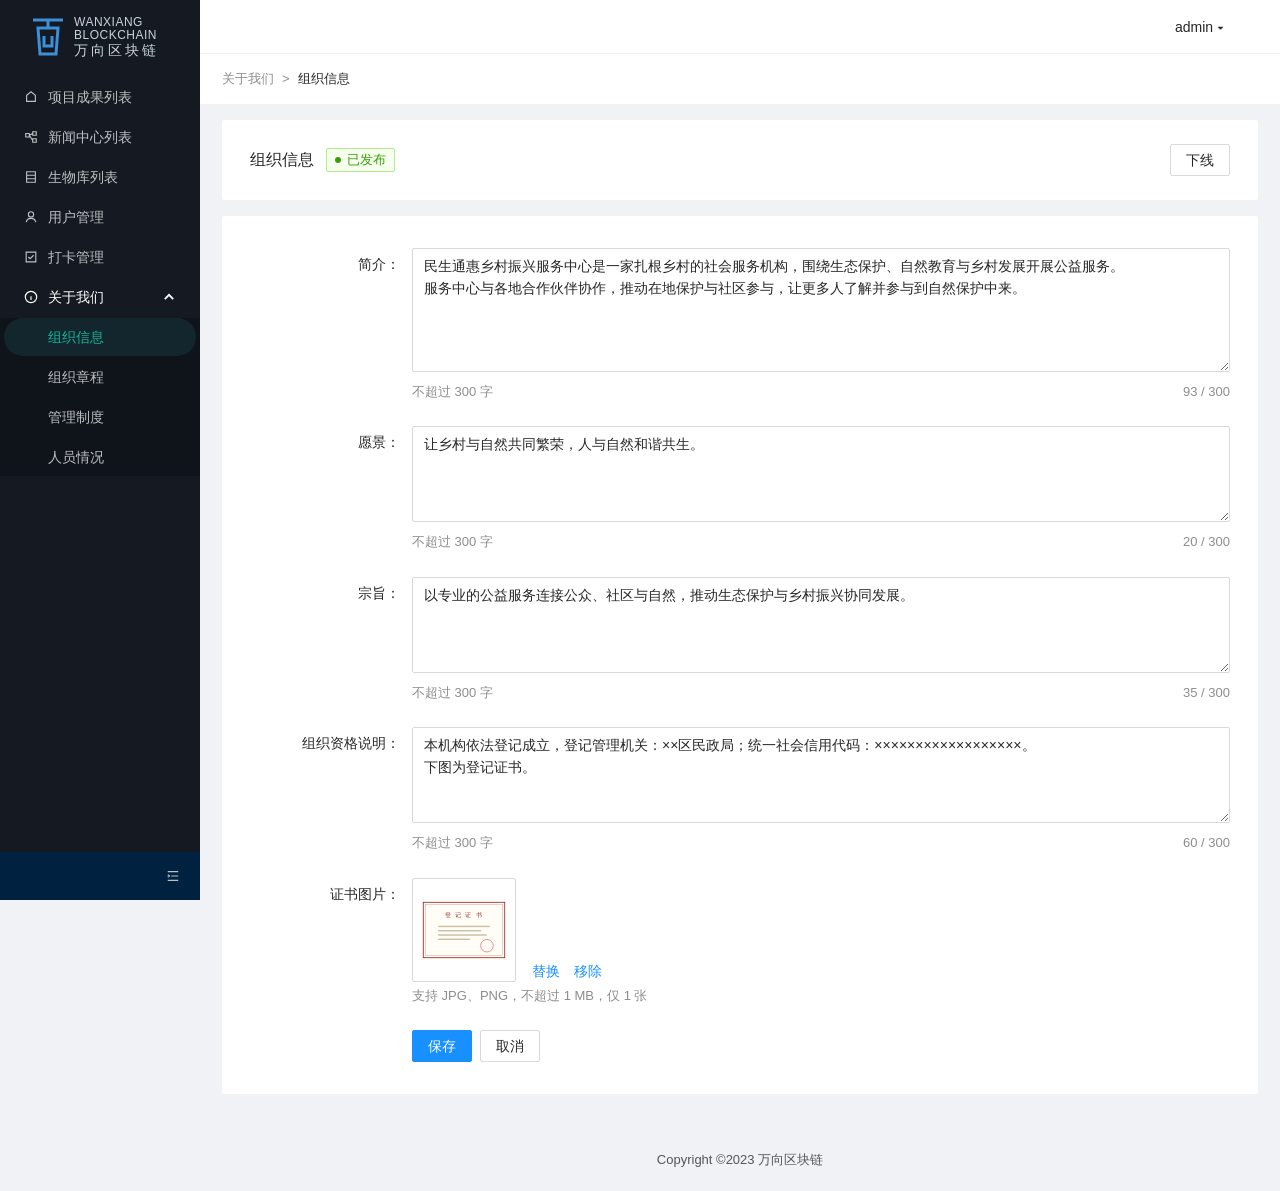
==== commit 13726a8f: "docs: 原型改为可切换页面的版本，替换纯静态页 - prototype/info-disclosure: 在可切换版本上合入 10-22 06:39 版 PRD 的“项目成果描述与照片分开维护”，" ====
--- a/prototype/about-us/luna-about-us-admin.html
+++ b/prototype/about-us/luna-about-us-admin.html
@@ -3,7 +3,7 @@
 <head>
 <meta charset="utf-8">
 <meta name="viewport" content="width=device-width, initial-scale=1">
-<title>关于我们 · 运营管理系统静态页面</title>
+<title>关于我们 · 运营管理系统</title>
 <style>
 :root{
   --font:-apple-system,BlinkMacSystemFont,"Segoe UI","PingFang SC","Microsoft YaHei","WenQuanYi Micro Hei","Helvetica Neue",Arial,sans-serif;
@@ -36,7 +36,7 @@
   --ok-line:#b7eb8f;
   --ok-soft:#f6ffed;
   --shadow:0 6px 16px rgba(0,0,0,.08),0 3px 6px -4px rgba(0,0,0,.12),0 9px 28px 8px rgba(0,0,0,.05);
-  --focus:#1677ff;--av-bg:#eaf5ec;--av-skin:#f2d3b8;--av-hair:#3b3b3b;--cert-bg:#fffdf6;--cert-ink:#9b2c2c;--cert-line:#e3dccb;
+  --focus:#1677ff;
 }
 *{box-sizing:border-box}
 html,body{margin:0}
@@ -132,43 +132,11 @@
 details.mv div{position:absolute;top:100%;left:0;z-index:5;margin-top:4px;background:#fff;box-shadow:var(--shadow);border-radius:2px;padding:4px 0;min-width:88px}
 details.mv div span{display:block;padding:6px 16px;cursor:pointer}
 details.mv div span:hover{background:var(--head)}
-
-/* 静态排版：页面自上而下排列 */
-body{background:#e9ecef}
-.intro{max-width:1200px;margin:0 auto;padding:32px 24px 0;font-family:-apple-system,"PingFang SC","Microsoft YaHei","WenQuanYi Micro Hei",sans-serif;color:rgba(0,0,0,.85)}
-.intro h1{margin:0 0 12px;font-size:20px;font-weight:600}
-.intro ol{margin:0;padding-left:20px;columns:2;font-size:14px;line-height:26px;color:rgba(0,0,0,.65)}
-.frame{margin:40px 0 0}
-.frame:last-child{margin-bottom:48px}
-.frame__title{max-width:1200px;margin:0 auto;padding:0 24px 10px;font-family:-apple-system,"PingFang SC","Microsoft YaHei","WenQuanYi Micro Hei",sans-serif;font-size:15px;font-weight:600;color:rgba(0,0,0,.85)}
-.frame__title span{display:inline-block;min-width:72px;margin-right:8px;padding:1px 8px;border-radius:2px;background:#2b2f36;color:#fff;font-size:12px;font-weight:400;text-align:center}
-.frame__body{border-top:1px solid #d0d5da;border-bottom:1px solid #d0d5da;overflow-x:auto}
-
-.av{position:relative;overflow:hidden;border-radius:50%;background:var(--av-bg)}
-.av::before{content:"";position:absolute;left:31%;top:20%;width:38%;height:38%;border-radius:50%;background:var(--av-skin);box-shadow:inset 0 10px 0 var(--av-hair)}
-.av::after{content:"";position:absolute;left:15%;right:15%;bottom:-20%;height:48%;border-radius:50% 50% 0 0;background:var(--av-shirt)}
-.av--0{--av-shirt:#68c18c}.av--1{--av-shirt:#5b8fb9}.av--2{--av-shirt:#8aa66b}.av--3{--av-shirt:#c9a46a}.av--4{--av-shirt:#7b9e89}.av--5{--av-shirt:#a3b6c9}
-
-.cert-img{position:relative;aspect-ratio:600/420;background:var(--cert-bg);border:6px double var(--cert-ink);display:flex;flex-direction:column;align-items:center;justify-content:center;gap:10px;color:var(--cert-ink);font-family:serif;letter-spacing:10px;font-size:26px}
-.cert-img i{display:block;height:7px;width:60%;background:var(--cert-line)}
-.cert-img i+i{width:48%}
-
-.app{min-height:0;background:var(--bg)}
-.side{position:static;height:auto;min-height:600px}
-.mi{cursor:default}
-.btn,.lnk{cursor:default}
-.av{width:40px;height:40px;border:1px solid var(--divider)}
-.thumb__img .av{width:86px;height:86px;border:0}
-.thumb__img .cert-img{border-width:3px;font-size:10px;letter-spacing:3px;gap:4px}
-.thumb__img .cert-img i{height:3px}
-.ft{margin-top:0}
-.rd{width:16px;height:16px;border:1px solid var(--border);border-radius:50%;background:#fff;flex:none}
-.rd.is-on{border-color:var(--primary);background:var(--primary);box-shadow:inset 0 0 0 4px #fff}
-.radios label{cursor:default}
 </style>
 </head>
 <body>
-<header class="intro"><h1>关于我们 · 运营管理系统静态页面</h1><ol><li>后台 · 组织信息</li><li>后台 · 组织章程</li><li>后台 · 管理制度列表</li><li>后台 · 新增制度</li><li>后台 · 编辑制度</li><li>后台 · 人员情况列表</li><li>后台 · 新增人员 · 理事会 / 监事</li><li>后台 · 新增人员 · 工作人员</li><li>后台 · 新增人员 · 志愿者</li><li>后台 · 编辑人员 · 理事会</li><li>后台 · 编辑人员 · 改为工作人员</li><li>后台 · 编辑人员 · 改为志愿者</li></ol></header><section class="frame" aria-label="组织信息"><h2 class="frame__title"><span>01 · 后台</span>组织信息</h2><div class="frame__body"><div class="app"><aside class="side" aria-label="菜单">
+<div class="app">
+  <aside class="side" aria-label="菜单">
     <div class="brand"><svg viewBox="0 0 36 44" fill="none" stroke="var(--brand-mark)" stroke-width="3" aria-hidden="true"><path d="M3 6h30M18 6v8M8 14h20l-2 26H10z"/><path d="M14 22v10h8V22"/></svg><div>WANXIANG<br>BLOCKCHAIN<b>万向区块链</b></div></div>
     <ul class="menu">
       <li><a class="mi"><svg viewBox="0 0 16 16" fill="none" stroke="currentColor" stroke-width="1.3"><path d="M3 13V6l5-4 5 4v7z"/></svg>项目成果列表</a></li>
@@ -176,259 +144,164 @@
       <li><a class="mi"><svg viewBox="0 0 16 16" fill="none" stroke="currentColor" stroke-width="1.3"><path d="M3 2h10v12H3zM3 6h10M3 10h10"/></svg>生物库列表</a></li>
       <li><a class="mi"><svg viewBox="0 0 16 16" fill="none" stroke="currentColor" stroke-width="1.3"><path d="M8 8a3 3 0 1 0 0-6 3 3 0 0 0 0 6zM2.5 14c.6-3 2.8-4.5 5.5-4.5s4.9 1.5 5.5 4.5"/></svg>用户管理</a></li>
       <li><a class="mi"><svg viewBox="0 0 16 16" fill="none" stroke="currentColor" stroke-width="1.3"><path d="M2.5 2.5h11v11h-11zM5 8l2 2 4-4"/></svg>打卡管理</a></li>
-      <li><a class="mi mi--parent"><svg viewBox="0 0 16 16" fill="none" stroke="currentColor" stroke-width="1.3"><path d="M8 1.5a6.5 6.5 0 1 0 0 13 6.5 6.5 0 0 0 0-13zM8 7v4.5M8 4.6v.1"/></svg>关于我们<svg class="arr" width="10" height="10" viewBox="0 0 10 10" fill="none" stroke="currentColor" stroke-width="1.3"><path d="M2 6.5 5 3.5 8 6.5"/></svg></a>
+      <li><a class="mi mi--parent" href="#org"><svg viewBox="0 0 16 16" fill="none" stroke="currentColor" stroke-width="1.3"><path d="M8 1.5a6.5 6.5 0 1 0 0 13 6.5 6.5 0 0 0 0-13zM8 7v4.5M8 4.6v.1"/></svg>关于我们<svg class="arr" width="10" height="10" viewBox="0 0 10 10" fill="none" stroke="currentColor" stroke-width="1.3"><path d="M2 6.5 5 3.5 8 6.5"/></svg></a>
         <ul class="sub">
-          <li><a class="mi is-on" aria-current="page">组织信息</a></li>
-          <li><a class="mi">组织章程</a></li>
-          <li><a class="mi">管理制度</a></li>
-          <li><a class="mi">人员情况</a></li>
+          <li><a class="mi" href="#org" data-nav="org">组织信息</a></li>
+          <li><a class="mi" href="#charter" data-nav="charter">组织章程</a></li>
+          <li><a class="mi" href="#rules" data-nav="rules">管理制度</a></li>
+          <li><a class="mi" href="#people" data-nav="people">人员情况</a></li>
         </ul></li>
     </ul>
     <div class="side__foot"><svg width="14" height="14" viewBox="0 0 16 16" fill="none" stroke="currentColor" stroke-width="1.4"><path d="M2 3h12M6 8h8M2 13h12M2 6.5 4 8l-2 1.5"/></svg></div>
-  </aside><div class="body"><header class="head">admin ▾</header><div class="crumb"><a>关于我们</a><span>&gt;</span><b>组织信息</b></div><main class="main">
-  <div class="card"><div class="ph"><h1>组织信息</h1><span class="badge badge--pub">已发布</span><span class="sp"></span><span class="btn">下线</span></div></div>
-  <div class="card"><form class="form">
-    <div class="fi"><label class="fl">简介</label><div><textarea class="ta" rows="5">民生通惠乡村振兴服务中心是一家扎根乡村的社会服务机构，围绕生态保护、自然教育与乡村发展开展公益服务。
+  </aside>
+
+  <div class="body">
+    <header class="head">admin ▾</header>
+    <div class="crumb" id="crumb"></div>
+    <main class="main">
+
+<!-- 组织信息 -->
+<section data-page="org" data-crumb="关于我们|组织信息">
+  <div class="card"><div class="ph"><h1>组织信息</h1><span class="badge badge--pub">已发布</span><span class="sp"></span><button class="btn">下线</button></div></div>
+  <div class="card"><form class="form" onsubmit="return false">
+    <div class="fi"><label class="fl" for="o1">简介</label><div><textarea class="ta" id="o1" rows="5">民生通惠乡村振兴服务中心是一家扎根乡村的社会服务机构，围绕生态保护、自然教育与乡村发展开展公益服务。
 服务中心与各地合作伙伴协作，推动在地保护与社区参与，让更多人了解并参与到自然保护中来。</textarea><div class="meta"><span>不超过 300 字</span><span>93 / 300</span></div></div></div>
-    <div class="fi"><label class="fl">愿景</label><div><textarea class="ta" rows="2">让乡村与自然共同繁荣，人与自然和谐共生。</textarea><div class="meta"><span>不超过 300 字</span><span>20 / 300</span></div></div></div>
-    <div class="fi"><label class="fl">宗旨</label><div><textarea class="ta" rows="2">以专业的公益服务连接公众、社区与自然，推动生态保护与乡村振兴协同发展。</textarea><div class="meta"><span>不超过 300 字</span><span>35 / 300</span></div></div></div>
-    <div class="fi"><label class="fl">组织资格说明</label><div><textarea class="ta" rows="3">本机构依法登记成立，登记管理机关：××区民政局；统一社会信用代码：××××××××××××××××××。
+    <div class="fi"><label class="fl" for="o2">愿景</label><div><textarea class="ta" id="o2" rows="2">让乡村与自然共同繁荣，人与自然和谐共生。</textarea><div class="meta"><span>不超过 300 字</span><span>20 / 300</span></div></div></div>
+    <div class="fi"><label class="fl" for="o3">宗旨</label><div><textarea class="ta" id="o3" rows="2">以专业的公益服务连接公众、社区与自然，推动生态保护与乡村振兴协同发展。</textarea><div class="meta"><span>不超过 300 字</span><span>35 / 300</span></div></div></div>
+    <div class="fi"><label class="fl" for="o4">组织资格说明</label><div><textarea class="ta" id="o4" rows="3">本机构依法登记成立，登记管理机关：××区民政局；统一社会信用代码：××××××××××××××××××。
 下图为登记证书。</textarea><div class="meta"><span>不超过 300 字</span><span>60 / 300</span></div></div></div>
-    <div class="fi"><div class="fl">证书图片</div><div><div class="thumb"><div class="thumb__img"><div class="cert-img" role="img" aria-label="登记证书">登记证书<i></i><i></i><i></i></div></div><span><span class="lnk">替换</span>　<span class="lnk">移除</span></span></div><div class="meta"><span>支持 JPG、PNG，不超过 1 MB，仅 1 张</span></div></div></div>
-    <div class="ft"><span class="btn btn--pri">保存</span><span class="btn">取消</span></div>
-  </form></div>
-</main><div class="copy">Copyright ©2023 万向区块链</div></div></div></div></section><section class="frame" aria-label="组织章程"><h2 class="frame__title"><span>02 · 后台</span>组织章程</h2><div class="frame__body"><div class="app"><aside class="side" aria-label="菜单">
-    <div class="brand"><svg viewBox="0 0 36 44" fill="none" stroke="var(--brand-mark)" stroke-width="3" aria-hidden="true"><path d="M3 6h30M18 6v8M8 14h20l-2 26H10z"/><path d="M14 22v10h8V22"/></svg><div>WANXIANG<br>BLOCKCHAIN<b>万向区块链</b></div></div>
-    <ul class="menu">
-      <li><a class="mi"><svg viewBox="0 0 16 16" fill="none" stroke="currentColor" stroke-width="1.3"><path d="M3 13V6l5-4 5 4v7z"/></svg>项目成果列表</a></li>
-      <li><a class="mi"><svg viewBox="0 0 16 16" fill="none" stroke="currentColor" stroke-width="1.3"><path d="M2 4h4v4H2zM10 2h4v4h-4zM10 10h4v4h-4zM6 6l4-2M6 6l4 6"/></svg>新闻中心列表</a></li>
-      <li><a class="mi"><svg viewBox="0 0 16 16" fill="none" stroke="currentColor" stroke-width="1.3"><path d="M3 2h10v12H3zM3 6h10M3 10h10"/></svg>生物库列表</a></li>
-      <li><a class="mi"><svg viewBox="0 0 16 16" fill="none" stroke="currentColor" stroke-width="1.3"><path d="M8 8a3 3 0 1 0 0-6 3 3 0 0 0 0 6zM2.5 14c.6-3 2.8-4.5 5.5-4.5s4.9 1.5 5.5 4.5"/></svg>用户管理</a></li>
-      <li><a class="mi"><svg viewBox="0 0 16 16" fill="none" stroke="currentColor" stroke-width="1.3"><path d="M2.5 2.5h11v11h-11zM5 8l2 2 4-4"/></svg>打卡管理</a></li>
-      <li><a class="mi mi--parent"><svg viewBox="0 0 16 16" fill="none" stroke="currentColor" stroke-width="1.3"><path d="M8 1.5a6.5 6.5 0 1 0 0 13 6.5 6.5 0 0 0 0-13zM8 7v4.5M8 4.6v.1"/></svg>关于我们<svg class="arr" width="10" height="10" viewBox="0 0 10 10" fill="none" stroke="currentColor" stroke-width="1.3"><path d="M2 6.5 5 3.5 8 6.5"/></svg></a>
-        <ul class="sub">
-          <li><a class="mi">组织信息</a></li>
-          <li><a class="mi is-on" aria-current="page">组织章程</a></li>
-          <li><a class="mi">管理制度</a></li>
-          <li><a class="mi">人员情况</a></li>
-        </ul></li>
-    </ul>
-    <div class="side__foot"><svg width="14" height="14" viewBox="0 0 16 16" fill="none" stroke="currentColor" stroke-width="1.4"><path d="M2 3h12M6 8h8M2 13h12M2 6.5 4 8l-2 1.5"/></svg></div>
-  </aside><div class="body"><header class="head">admin ▾</header><div class="crumb"><a>关于我们</a><span>&gt;</span><b>组织章程</b></div><main class="main">
-  <div class="card"><div class="ph"><h1>组织章程</h1><span class="badge badge--pub">已发布</span><span class="sp"></span><span class="btn">下线</span></div></div>
-  <div class="card"><form class="form">
-    <div class="fi"><label class="fl"><span class="req">*</span>章程标题</label><div><input class="inp" value="民生通惠乡村振兴服务中心章程"><div class="meta"><span>不超过 30 字</span><span>14 / 30</span></div></div></div>
-    <div class="fi"><div class="fl"><span class="req">*</span>章程文件</div><div><div class="file"><svg viewBox="0 0 28 34" aria-hidden="true"><path d="M3 1h15l9 9v21a2 2 0 0 1-2 2H3a2 2 0 0 1-2-2V3a2 2 0 0 1 2-2z" fill="#fff1f0" stroke="#ff4d4f"/><text x="14" y="25" font-size="8" font-weight="700" fill="#ff4d4f" text-anchor="middle" font-family="Arial">PDF</text></svg><div class="file__n"><b>民生通惠乡村振兴服务中心章程.pdf</b><span>3.1 MB</span></div><span class="lnk">预览</span><span class="lnk">替换</span></div><div class="meta"><span>仅支持 PDF，不超过 20 MB</span></div></div></div>
-    <div class="ft"><span class="btn btn--pri">保存</span><span class="btn">取消</span></div>
-  </form></div>
-</main><div class="copy">Copyright ©2023 万向区块链</div></div></div></div></section><section class="frame" aria-label="管理制度列表"><h2 class="frame__title"><span>03 · 后台</span>管理制度列表</h2><div class="frame__body"><div class="app"><aside class="side" aria-label="菜单">
-    <div class="brand"><svg viewBox="0 0 36 44" fill="none" stroke="var(--brand-mark)" stroke-width="3" aria-hidden="true"><path d="M3 6h30M18 6v8M8 14h20l-2 26H10z"/><path d="M14 22v10h8V22"/></svg><div>WANXIANG<br>BLOCKCHAIN<b>万向区块链</b></div></div>
-    <ul class="menu">
-      <li><a class="mi"><svg viewBox="0 0 16 16" fill="none" stroke="currentColor" stroke-width="1.3"><path d="M3 13V6l5-4 5 4v7z"/></svg>项目成果列表</a></li>
-      <li><a class="mi"><svg viewBox="0 0 16 16" fill="none" stroke="currentColor" stroke-width="1.3"><path d="M2 4h4v4H2zM10 2h4v4h-4zM10 10h4v4h-4zM6 6l4-2M6 6l4 6"/></svg>新闻中心列表</a></li>
-      <li><a class="mi"><svg viewBox="0 0 16 16" fill="none" stroke="currentColor" stroke-width="1.3"><path d="M3 2h10v12H3zM3 6h10M3 10h10"/></svg>生物库列表</a></li>
-      <li><a class="mi"><svg viewBox="0 0 16 16" fill="none" stroke="currentColor" stroke-width="1.3"><path d="M8 8a3 3 0 1 0 0-6 3 3 0 0 0 0 6zM2.5 14c.6-3 2.8-4.5 5.5-4.5s4.9 1.5 5.5 4.5"/></svg>用户管理</a></li>
-      <li><a class="mi"><svg viewBox="0 0 16 16" fill="none" stroke="currentColor" stroke-width="1.3"><path d="M2.5 2.5h11v11h-11zM5 8l2 2 4-4"/></svg>打卡管理</a></li>
-      <li><a class="mi mi--parent"><svg viewBox="0 0 16 16" fill="none" stroke="currentColor" stroke-width="1.3"><path d="M8 1.5a6.5 6.5 0 1 0 0 13 6.5 6.5 0 0 0 0-13zM8 7v4.5M8 4.6v.1"/></svg>关于我们<svg class="arr" width="10" height="10" viewBox="0 0 10 10" fill="none" stroke="currentColor" stroke-width="1.3"><path d="M2 6.5 5 3.5 8 6.5"/></svg></a>
-        <ul class="sub">
-          <li><a class="mi">组织信息</a></li>
-          <li><a class="mi">组织章程</a></li>
-          <li><a class="mi is-on" aria-current="page">管理制度</a></li>
-          <li><a class="mi">人员情况</a></li>
-        </ul></li>
-    </ul>
-    <div class="side__foot"><svg width="14" height="14" viewBox="0 0 16 16" fill="none" stroke="currentColor" stroke-width="1.4"><path d="M2 3h12M6 8h8M2 13h12M2 6.5 4 8l-2 1.5"/></svg></div>
-  </aside><div class="body"><header class="head">admin ▾</header><div class="crumb"><a>关于我们</a><span>&gt;</span><b>管理制度</b></div><main class="main">
+    <div class="fi"><div class="fl">证书图片</div><div><div class="thumb"><div class="thumb__img"><img src="data:image/svg+xml;charset=utf-8,%3Csvg%20xmlns%3D%22http%3A//www.w3.org/2000/svg%22%20viewBox%3D%220%200%20600%20420%22%3E%3Crect%20width%3D%22600%22%20height%3D%22420%22%20fill%3D%22%23fffdf6%22/%3E%3Crect%20x%3D%2216%22%20y%3D%2216%22%20width%3D%22568%22%20height%3D%22388%22%20fill%3D%22none%22%20stroke%3D%22%239b2c2c%22%20stroke-width%3D%226%22/%3E%3Crect%20x%3D%2230%22%20y%3D%2230%22%20width%3D%22540%22%20height%3D%22360%22%20fill%3D%22none%22%20stroke%3D%22%239b2c2c%22%20stroke-width%3D%221.5%22/%3E%3Ctext%20x%3D%22300%22%20y%3D%22120%22%20text-anchor%3D%22middle%22%20font-size%3D%2240%22%20fill%3D%22%239b2c2c%22%20font-family%3D%22serif%22%20letter-spacing%3D%2210%22%3E%E7%99%BB%20%E8%AE%B0%20%E8%AF%81%20%E4%B9%A6%3C/text%3E%3Cg%20fill%3D%22%23c9bfa6%22%3E%3Crect%20x%3D%22120%22%20y%3D%22180%22%20width%3D%22360%22%20height%3D%2210%22/%3E%3Crect%20x%3D%22120%22%20y%3D%22210%22%20width%3D%22300%22%20height%3D%2210%22/%3E%3Crect%20x%3D%22120%22%20y%3D%22240%22%20width%3D%22340%22%20height%3D%2210%22/%3E%3Crect%20x%3D%22120%22%20y%3D%22270%22%20width%3D%22220%22%20height%3D%2210%22/%3E%3C/g%3E%3Ccircle%20cx%3D%22460%22%20cy%3D%22320%22%20r%3D%2244%22%20fill%3D%22none%22%20stroke%3D%22%23d64545%22%20stroke-width%3D%224%22/%3E%3C/svg%3E" alt="证书图片"></div><span><button class="lnk" type="button">替换</button>　<button class="lnk" type="button">移除</button></span></div><div class="meta"><span>支持 JPG、PNG，不超过 1 MB，仅 1 张</span></div></div></div>
+    <div class="ft"><button class="btn btn--pri">保存</button><button class="btn" type="reset">取消</button></div>
+  </form></div>
+</section>
+
+<!-- 组织章程 -->
+<section data-page="charter" data-crumb="关于我们|组织章程" hidden>
+  <div class="card"><div class="ph"><h1>组织章程</h1><span class="badge badge--pub">已发布</span><span class="sp"></span><button class="btn">下线</button></div></div>
+  <div class="card"><form class="form" onsubmit="return false">
+    <div class="fi"><label class="fl" for="c1"><span class="req">*</span>章程标题</label><div><input class="inp" id="c1" value="民生通惠乡村振兴服务中心章程"><div class="meta"><span>不超过 30 字</span><span>14 / 30</span></div></div></div>
+    <div class="fi"><div class="fl"><span class="req">*</span>章程文件</div><div><div class="file"><svg viewBox="0 0 28 34" aria-hidden="true"><path d="M3 1h15l9 9v21a2 2 0 0 1-2 2H3a2 2 0 0 1-2-2V3a2 2 0 0 1 2-2z" fill="#fff1f0" stroke="#ff4d4f"/><text x="14" y="25" font-size="8" font-weight="700" fill="#ff4d4f" text-anchor="middle" font-family="Arial">PDF</text></svg><div class="file__n"><b>民生通惠乡村振兴服务中心章程.pdf</b><span>3.1 MB</span></div><button class="lnk" type="button">预览</button><button class="lnk" type="button">替换</button></div><div class="meta"><span>仅支持 PDF，不超过 20 MB</span></div></div></div>
+    <div class="ft"><button class="btn btn--pri">保存</button><button class="btn" type="reset">取消</button></div>
+  </form></div>
+</section>
+
+<!-- 管理制度 列表 -->
+<section data-page="rules" data-crumb="关于我们|管理制度" hidden>
   <div class="card">
-    <div class="toolbar"><span class="btn btn--pri">新 增</span></div>
+    <div class="toolbar"><a class="btn btn--pri" href="#rule-new">新 增</a></div>
     <table>
       <colgroup><col><col style="width:30%"><col style="width:120px"><col style="width:240px"></colgroup>
       <thead><tr><th>制度标题</th><th>制度文件</th><th>发布状态</th><th>操作</th></tr></thead>
-      <tbody><tr><td>项目管理制度</td><td><span class="ellip">项目管理制度.pdf <span class="nil">· 2.6 MB</span></span></td><td><span class="badge badge--pub">已发布</span></td><td><div class="ops"><span class="lnk">编辑</span><span class="lnk">下线</span><details class="mv"><summary>移动</summary><div><span>向前1</span><span>向前10</span><span>向后1</span><span>向后10</span></div></details></div></td></tr><tr><td>财务管理制度</td><td><span class="ellip">财务管理制度.pdf <span class="nil">· 1.8 MB</span></span></td><td><span class="badge badge--pub">已发布</span></td><td><div class="ops"><span class="lnk">编辑</span><span class="lnk">下线</span><details class="mv"><summary>移动</summary><div><span>向前1</span><span>向前10</span><span>向后1</span><span>向后10</span></div></details></div></td></tr><tr><td>信息公开管理制度</td><td><span class="ellip">信息公开管理制度.pdf <span class="nil">· 1.2 MB</span></span></td><td><span class="badge badge--pub">已发布</span></td><td><div class="ops"><span class="lnk">编辑</span><span class="lnk">下线</span><details class="mv"><summary>移动</summary><div><span>向前1</span><span>向前10</span><span>向后1</span><span>向后10</span></div></details></div></td></tr><tr><td>志愿者管理办法</td><td><span class="ellip">志愿者管理办法.pdf <span class="nil">· 0.9 MB</span></span></td><td><span class="badge badge--pub">已发布</span></td><td><div class="ops"><span class="lnk">编辑</span><span class="lnk">下线</span><details class="mv"><summary>移动</summary><div><span>向前1</span><span>向前10</span><span>向后1</span><span>向后10</span></div></details></div></td></tr><tr><td>采购管理制度</td><td><span class="ellip">采购管理制度.pdf <span class="nil">· 1.5 MB</span></span></td><td><span class="badge badge--unpub">未发布</span></td><td><div class="ops"><span class="lnk">编辑</span><span class="lnk">发布</span><span class="lnk">删除</span><details class="mv"><summary>移动</summary><div><span>向前1</span><span>向前10</span><span>向后1</span><span>向后10</span></div></details></div></td></tr><tr><td>档案管理制度</td><td><span class="ellip">档案管理制度.pdf <span class="nil">· 0.7 MB</span></span></td><td><span class="badge badge--off">已下线</span></td><td><div class="ops"><span class="lnk">编辑</span><span class="lnk">重新发布</span><span class="lnk">删除</span><details class="mv"><summary>移动</summary><div><span>向前1</span><span>向前10</span><span>向后1</span><span>向后10</span></div></details></div></td></tr></tbody>
+      <tbody><tr><td>项目管理制度</td><td><span class="ellip">项目管理制度.pdf <span class="nil">· 2.6 MB</span></span></td><td><span class="badge badge--pub">已发布</span></td><td><div class="ops"><a class="lnk" href="#rule-edit">编辑</a><button class="lnk">下线</button><details class="mv"><summary>移动</summary><div><span>向前1</span><span>向前10</span><span>向后1</span><span>向后10</span></div></details></div></td></tr><tr><td>财务管理制度</td><td><span class="ellip">财务管理制度.pdf <span class="nil">· 1.8 MB</span></span></td><td><span class="badge badge--pub">已发布</span></td><td><div class="ops"><a class="lnk" href="#rule-edit">编辑</a><button class="lnk">下线</button><details class="mv"><summary>移动</summary><div><span>向前1</span><span>向前10</span><span>向后1</span><span>向后10</span></div></details></div></td></tr><tr><td>信息公开管理制度</td><td><span class="ellip">信息公开管理制度.pdf <span class="nil">· 1.2 MB</span></span></td><td><span class="badge badge--pub">已发布</span></td><td><div class="ops"><a class="lnk" href="#rule-edit">编辑</a><button class="lnk">下线</button><details class="mv"><summary>移动</summary><div><span>向前1</span><span>向前10</span><span>向后1</span><span>向后10</span></div></details></div></td></tr><tr><td>志愿者管理办法</td><td><span class="ellip">志愿者管理办法.pdf <span class="nil">· 0.9 MB</span></span></td><td><span class="badge badge--pub">已发布</span></td><td><div class="ops"><a class="lnk" href="#rule-edit">编辑</a><button class="lnk">下线</button><details class="mv"><summary>移动</summary><div><span>向前1</span><span>向前10</span><span>向后1</span><span>向后10</span></div></details></div></td></tr><tr><td>采购管理制度</td><td><span class="ellip">采购管理制度.pdf <span class="nil">· 1.5 MB</span></span></td><td><span class="badge badge--unpub">未发布</span></td><td><div class="ops"><a class="lnk" href="#rule-edit">编辑</a><button class="lnk">发布</button><button class="lnk">删除</button><details class="mv"><summary>移动</summary><div><span>向前1</span><span>向前10</span><span>向后1</span><span>向后10</span></div></details></div></td></tr><tr><td>档案管理制度</td><td><span class="ellip">档案管理制度.pdf <span class="nil">· 0.7 MB</span></span></td><td><span class="badge badge--off">已下线</span></td><td><div class="ops"><a class="lnk" href="#rule-edit">编辑</a><button class="lnk">重新发布</button><button class="lnk">删除</button><details class="mv"><summary>移动</summary><div><span>向前1</span><span>向前10</span><span>向后1</span><span>向后10</span></div></details></div></td></tr></tbody>
     </table>
   </div>
-</main><div class="copy">Copyright ©2023 万向区块链</div></div></div></div></section><section class="frame" aria-label="新增制度"><h2 class="frame__title"><span>04 · 后台</span>新增制度</h2><div class="frame__body"><div class="app"><aside class="side" aria-label="菜单">
-    <div class="brand"><svg viewBox="0 0 36 44" fill="none" stroke="var(--brand-mark)" stroke-width="3" aria-hidden="true"><path d="M3 6h30M18 6v8M8 14h20l-2 26H10z"/><path d="M14 22v10h8V22"/></svg><div>WANXIANG<br>BLOCKCHAIN<b>万向区块链</b></div></div>
-    <ul class="menu">
-      <li><a class="mi"><svg viewBox="0 0 16 16" fill="none" stroke="currentColor" stroke-width="1.3"><path d="M3 13V6l5-4 5 4v7z"/></svg>项目成果列表</a></li>
-      <li><a class="mi"><svg viewBox="0 0 16 16" fill="none" stroke="currentColor" stroke-width="1.3"><path d="M2 4h4v4H2zM10 2h4v4h-4zM10 10h4v4h-4zM6 6l4-2M6 6l4 6"/></svg>新闻中心列表</a></li>
-      <li><a class="mi"><svg viewBox="0 0 16 16" fill="none" stroke="currentColor" stroke-width="1.3"><path d="M3 2h10v12H3zM3 6h10M3 10h10"/></svg>生物库列表</a></li>
-      <li><a class="mi"><svg viewBox="0 0 16 16" fill="none" stroke="currentColor" stroke-width="1.3"><path d="M8 8a3 3 0 1 0 0-6 3 3 0 0 0 0 6zM2.5 14c.6-3 2.8-4.5 5.5-4.5s4.9 1.5 5.5 4.5"/></svg>用户管理</a></li>
-      <li><a class="mi"><svg viewBox="0 0 16 16" fill="none" stroke="currentColor" stroke-width="1.3"><path d="M2.5 2.5h11v11h-11zM5 8l2 2 4-4"/></svg>打卡管理</a></li>
-      <li><a class="mi mi--parent"><svg viewBox="0 0 16 16" fill="none" stroke="currentColor" stroke-width="1.3"><path d="M8 1.5a6.5 6.5 0 1 0 0 13 6.5 6.5 0 0 0 0-13zM8 7v4.5M8 4.6v.1"/></svg>关于我们<svg class="arr" width="10" height="10" viewBox="0 0 10 10" fill="none" stroke="currentColor" stroke-width="1.3"><path d="M2 6.5 5 3.5 8 6.5"/></svg></a>
-        <ul class="sub">
-          <li><a class="mi">组织信息</a></li>
-          <li><a class="mi">组织章程</a></li>
-          <li><a class="mi is-on" aria-current="page">管理制度</a></li>
-          <li><a class="mi">人员情况</a></li>
-        </ul></li>
-    </ul>
-    <div class="side__foot"><svg width="14" height="14" viewBox="0 0 16 16" fill="none" stroke="currentColor" stroke-width="1.4"><path d="M2 3h12M6 8h8M2 13h12M2 6.5 4 8l-2 1.5"/></svg></div>
-  </aside><div class="body"><header class="head">admin ▾</header><div class="crumb"><a>关于我们</a><span>&gt;</span><a>管理制度</a><span>&gt;</span><b>新增制度</b></div><main class="main">
+</section>
+
+<!-- 管理制度 新增 / 编辑 -->
+<section data-page="rule-new" data-crumb="关于我们|管理制度#rules|新增制度" hidden>
   <div class="card"><div class="ph"><h1>新增制度</h1></div></div>
-  <div class="card"><form class="form">
-    <div class="fi"><label class="fl"><span class="req">*</span>制度标题</label><div><input class="inp" placeholder="请输入制度标题"><div class="meta"><span>不超过 30 字</span><span>0 / 30</span></div></div></div>
-    <div class="fi"><div class="fl"><span class="req">*</span>制度文件</div><div><span class="btn">+ 上传 PDF</span><div class="meta"><span>仅支持 PDF，不超过 20 MB</span></div></div></div>
-    <div class="ft"><span class="btn btn--pri">保存</span><span class="btn">取消</span></div>
-  </form></div>
-</main><div class="copy">Copyright ©2023 万向区块链</div></div></div></div></section><section class="frame" aria-label="编辑制度"><h2 class="frame__title"><span>05 · 后台</span>编辑制度</h2><div class="frame__body"><div class="app"><aside class="side" aria-label="菜单">
-    <div class="brand"><svg viewBox="0 0 36 44" fill="none" stroke="var(--brand-mark)" stroke-width="3" aria-hidden="true"><path d="M3 6h30M18 6v8M8 14h20l-2 26H10z"/><path d="M14 22v10h8V22"/></svg><div>WANXIANG<br>BLOCKCHAIN<b>万向区块链</b></div></div>
-    <ul class="menu">
-      <li><a class="mi"><svg viewBox="0 0 16 16" fill="none" stroke="currentColor" stroke-width="1.3"><path d="M3 13V6l5-4 5 4v7z"/></svg>项目成果列表</a></li>
-      <li><a class="mi"><svg viewBox="0 0 16 16" fill="none" stroke="currentColor" stroke-width="1.3"><path d="M2 4h4v4H2zM10 2h4v4h-4zM10 10h4v4h-4zM6 6l4-2M6 6l4 6"/></svg>新闻中心列表</a></li>
-      <li><a class="mi"><svg viewBox="0 0 16 16" fill="none" stroke="currentColor" stroke-width="1.3"><path d="M3 2h10v12H3zM3 6h10M3 10h10"/></svg>生物库列表</a></li>
-      <li><a class="mi"><svg viewBox="0 0 16 16" fill="none" stroke="currentColor" stroke-width="1.3"><path d="M8 8a3 3 0 1 0 0-6 3 3 0 0 0 0 6zM2.5 14c.6-3 2.8-4.5 5.5-4.5s4.9 1.5 5.5 4.5"/></svg>用户管理</a></li>
-      <li><a class="mi"><svg viewBox="0 0 16 16" fill="none" stroke="currentColor" stroke-width="1.3"><path d="M2.5 2.5h11v11h-11zM5 8l2 2 4-4"/></svg>打卡管理</a></li>
-      <li><a class="mi mi--parent"><svg viewBox="0 0 16 16" fill="none" stroke="currentColor" stroke-width="1.3"><path d="M8 1.5a6.5 6.5 0 1 0 0 13 6.5 6.5 0 0 0 0-13zM8 7v4.5M8 4.6v.1"/></svg>关于我们<svg class="arr" width="10" height="10" viewBox="0 0 10 10" fill="none" stroke="currentColor" stroke-width="1.3"><path d="M2 6.5 5 3.5 8 6.5"/></svg></a>
-        <ul class="sub">
-          <li><a class="mi">组织信息</a></li>
-          <li><a class="mi">组织章程</a></li>
-          <li><a class="mi is-on" aria-current="page">管理制度</a></li>
-          <li><a class="mi">人员情况</a></li>
-        </ul></li>
-    </ul>
-    <div class="side__foot"><svg width="14" height="14" viewBox="0 0 16 16" fill="none" stroke="currentColor" stroke-width="1.4"><path d="M2 3h12M6 8h8M2 13h12M2 6.5 4 8l-2 1.5"/></svg></div>
-  </aside><div class="body"><header class="head">admin ▾</header><div class="crumb"><a>关于我们</a><span>&gt;</span><a>管理制度</a><span>&gt;</span><b>编辑制度</b></div><main class="main">
+  <div class="card"><form class="form" onsubmit="return false">
+    <div class="fi"><label class="fl" for="r1"><span class="req">*</span>制度标题</label><div><input class="inp" id="r1" placeholder="请输入制度标题"><div class="meta"><span>不超过 30 字</span><span>0 / 30</span></div></div></div>
+    <div class="fi"><div class="fl"><span class="req">*</span>制度文件</div><div><button class="btn" type="button">+ 上传 PDF</button><div class="meta"><span>仅支持 PDF，不超过 20 MB</span></div></div></div>
+    <div class="ft"><a class="btn btn--pri" href="#rules">保存</a><a class="btn" href="#rules">取消</a></div>
+  </form></div>
+</section>
+<section data-page="rule-edit" data-crumb="关于我们|管理制度#rules|编辑制度" hidden>
   <div class="card"><div class="ph"><h1>编辑制度</h1><span class="badge badge--pub">已发布</span></div></div>
-  <div class="card"><form class="form">
-    <div class="fi"><label class="fl"><span class="req">*</span>制度标题</label><div><input class="inp" value="项目管理制度"><div class="meta"><span>不超过 30 字</span><span>6 / 30</span></div></div></div>
-    <div class="fi"><div class="fl"><span class="req">*</span>制度文件</div><div><div class="file"><svg viewBox="0 0 28 34" aria-hidden="true"><path d="M3 1h15l9 9v21a2 2 0 0 1-2 2H3a2 2 0 0 1-2-2V3a2 2 0 0 1 2-2z" fill="#fff1f0" stroke="#ff4d4f"/><text x="14" y="25" font-size="8" font-weight="700" fill="#ff4d4f" text-anchor="middle" font-family="Arial">PDF</text></svg><div class="file__n"><b>项目管理制度.pdf</b><span>2.6 MB</span></div><span class="lnk">预览</span><span class="lnk">替换</span></div><div class="meta"><span>仅支持 PDF，不超过 20 MB</span></div></div></div>
-    <div class="ft"><span class="btn btn--pri">保存</span><span class="btn">取消</span></div>
-  </form></div>
-</main><div class="copy">Copyright ©2023 万向区块链</div></div></div></div></section><section class="frame" aria-label="人员情况列表"><h2 class="frame__title"><span>06 · 后台</span>人员情况列表</h2><div class="frame__body"><div class="app"><aside class="side" aria-label="菜单">
-    <div class="brand"><svg viewBox="0 0 36 44" fill="none" stroke="var(--brand-mark)" stroke-width="3" aria-hidden="true"><path d="M3 6h30M18 6v8M8 14h20l-2 26H10z"/><path d="M14 22v10h8V22"/></svg><div>WANXIANG<br>BLOCKCHAIN<b>万向区块链</b></div></div>
-    <ul class="menu">
-      <li><a class="mi"><svg viewBox="0 0 16 16" fill="none" stroke="currentColor" stroke-width="1.3"><path d="M3 13V6l5-4 5 4v7z"/></svg>项目成果列表</a></li>
-      <li><a class="mi"><svg viewBox="0 0 16 16" fill="none" stroke="currentColor" stroke-width="1.3"><path d="M2 4h4v4H2zM10 2h4v4h-4zM10 10h4v4h-4zM6 6l4-2M6 6l4 6"/></svg>新闻中心列表</a></li>
-      <li><a class="mi"><svg viewBox="0 0 16 16" fill="none" stroke="currentColor" stroke-width="1.3"><path d="M3 2h10v12H3zM3 6h10M3 10h10"/></svg>生物库列表</a></li>
-      <li><a class="mi"><svg viewBox="0 0 16 16" fill="none" stroke="currentColor" stroke-width="1.3"><path d="M8 8a3 3 0 1 0 0-6 3 3 0 0 0 0 6zM2.5 14c.6-3 2.8-4.5 5.5-4.5s4.9 1.5 5.5 4.5"/></svg>用户管理</a></li>
-      <li><a class="mi"><svg viewBox="0 0 16 16" fill="none" stroke="currentColor" stroke-width="1.3"><path d="M2.5 2.5h11v11h-11zM5 8l2 2 4-4"/></svg>打卡管理</a></li>
-      <li><a class="mi mi--parent"><svg viewBox="0 0 16 16" fill="none" stroke="currentColor" stroke-width="1.3"><path d="M8 1.5a6.5 6.5 0 1 0 0 13 6.5 6.5 0 0 0 0-13zM8 7v4.5M8 4.6v.1"/></svg>关于我们<svg class="arr" width="10" height="10" viewBox="0 0 10 10" fill="none" stroke="currentColor" stroke-width="1.3"><path d="M2 6.5 5 3.5 8 6.5"/></svg></a>
-        <ul class="sub">
-          <li><a class="mi">组织信息</a></li>
-          <li><a class="mi">组织章程</a></li>
-          <li><a class="mi">管理制度</a></li>
-          <li><a class="mi is-on" aria-current="page">人员情况</a></li>
-        </ul></li>
-    </ul>
-    <div class="side__foot"><svg width="14" height="14" viewBox="0 0 16 16" fill="none" stroke="currentColor" stroke-width="1.4"><path d="M2 3h12M6 8h8M2 13h12M2 6.5 4 8l-2 1.5"/></svg></div>
-  </aside><div class="body"><header class="head">admin ▾</header><div class="crumb"><a>关于我们</a><span>&gt;</span><b>人员情况</b></div><main class="main">
+  <div class="card"><form class="form" onsubmit="return false">
+    <div class="fi"><label class="fl" for="r2"><span class="req">*</span>制度标题</label><div><input class="inp" id="r2" value="项目管理制度"><div class="meta"><span>不超过 30 字</span><span>6 / 30</span></div></div></div>
+    <div class="fi"><div class="fl"><span class="req">*</span>制度文件</div><div><div class="file"><svg viewBox="0 0 28 34" aria-hidden="true"><path d="M3 1h15l9 9v21a2 2 0 0 1-2 2H3a2 2 0 0 1-2-2V3a2 2 0 0 1 2-2z" fill="#fff1f0" stroke="#ff4d4f"/><text x="14" y="25" font-size="8" font-weight="700" fill="#ff4d4f" text-anchor="middle" font-family="Arial">PDF</text></svg><div class="file__n"><b>项目管理制度.pdf</b><span>2.6 MB</span></div><button class="lnk" type="button">预览</button><button class="lnk" type="button">替换</button></div><div class="meta"><span>仅支持 PDF，不超过 20 MB</span></div></div></div>
+    <div class="ft"><a class="btn btn--pri" href="#rules">保存</a><a class="btn" href="#rules">取消</a></div>
+  </form></div>
+</section>
+
+<!-- 人员情况 列表 -->
+<section data-page="people" data-crumb="关于我们|人员情况" hidden>
   <div class="card"><div class="filters">
     <input class="inp" placeholder="请输入姓名搜索" aria-label="姓名">
-    <div class="fg"><label>人员分类：</label><select class="sel"><option>全部</option><option>理事会</option><option>监事</option><option>工作人员</option><option>志愿者</option></select></div>
-    <div class="fg"><label>发布状态：</label><select class="sel"><option>全部</option><option>未发布</option><option>已发布</option><option>已下线</option></select></div>
-    <div class="filters__acts"><span class="btn btn--pri">查 询</span><span class="btn">重 置</span></div>
+    <div class="fg"><label for="pf1">人员分类：</label><select class="sel" id="pf1"><option>全部</option><option>理事会</option><option>监事</option><option>工作人员</option><option>志愿者</option></select></div>
+    <div class="fg"><label for="pf2">发布状态：</label><select class="sel" id="pf2"><option>全部</option><option>未发布</option><option>已发布</option><option>已下线</option></select></div>
+    <div class="filters__acts"><button class="btn btn--pri">查 询</button><button class="btn">重 置</button></div>
   </div></div>
   <div class="card">
-    <div class="toolbar"><span class="btn btn--pri">新 增</span></div>
+    <div class="toolbar"><a class="btn btn--pri" href="#person-new">新 增</a></div>
     <table>
       <colgroup><col style="width:76px"><col style="width:12%"><col style="width:10%"><col style="width:14%"><col><col style="width:108px"><col style="width:220px"></colgroup>
       <thead><tr><th>照片</th><th>姓名</th><th>人员分类</th><th>职务</th><th>教育背景</th><th>发布状态</th><th>操作</th></tr></thead>
-      <tbody><tr class="grp"><td colspan="7">理事会（4 人）</td></tr><tr><td><div class=" av av--0" role="img" aria-label="张三"></div></td><td><span class="lnk">张三</span></td><td>理事会</td><td>理事长</td><td><span class="ellip">××大学 生态学 博士 长期从事生态保护与自然教育相关工作。</span></td><td><span class="badge badge--pub">已发布</span></td><td><div class="ops"><span class="lnk">编辑</span><span class="lnk">下线</span><details class="mv"><summary>移动</summary><div><span>向前1</span><span>向前10</span><span>向后1</span><span>向后10</span></div></details></div></td></tr><tr><td><div class=" av av--1" role="img" aria-label="李四"></div></td><td><span class="lnk">李四</span></td><td>理事会</td><td>副理事长</td><td><span class="ellip">××大学 公共管理 硕士</span></td><td><span class="badge badge--pub">已发布</span></td><td><div class="ops"><span class="lnk">编辑</span><span class="lnk">下线</span><details class="mv"><summary>移动</summary><div><span>向前1</span><span>向前10</span><span>向后1</span><span>向后10</span></div></details></div></td></tr><tr><td><div class=" av av--2" role="img" aria-label="王五"></div></td><td><span class="lnk">王五</span></td><td>理事会</td><td>理事</td><td><span class="nil">—</span></td><td><span class="badge badge--pub">已发布</span></td><td><div class="ops"><span class="lnk">编辑</span><span class="lnk">下线</span><details class="mv"><summary>移动</summary><div><span>向前1</span><span>向前10</span><span>向后1</span><span>向后10</span></div></details></div></td></tr><tr><td><div class=" av av--3" role="img" aria-label="钱七"></div></td><td><span class="lnk">钱七</span></td><td>理事会</td><td>理事</td><td><span class="ellip">××大学 环境科学 学士</span></td><td><span class="badge badge--unpub">未发布</span></td><td><div class="ops"><span class="lnk">编辑</span><span class="lnk">发布</span><span class="lnk">删除</span><details class="mv"><summary>移动</summary><div><span>向前1</span><span>向前10</span><span>向后1</span><span>向后10</span></div></details></div></td></tr><tr class="grp"><td colspan="7">监事（2 人）</td></tr><tr><td><div class=" av av--4" role="img" aria-label="赵六"></div></td><td><span class="lnk">赵六</span></td><td>监事</td><td>监事</td><td><span class="ellip">××大学 会计学 硕士</span></td><td><span class="badge badge--pub">已发布</span></td><td><div class="ops"><span class="lnk">编辑</span><span class="lnk">下线</span><details class="mv"><summary>移动</summary><div><span>向前1</span><span>向前10</span><span>向后1</span><span>向后10</span></div></details></div></td></tr><tr><td><div class=" av av--5" role="img" aria-label="孙八"></div></td><td><span class="lnk">孙八</span></td><td>监事</td><td>监事</td><td><span class="nil">—</span></td><td><span class="badge badge--off">已下线</span></td><td><div class="ops"><span class="lnk">编辑</span><span class="lnk">重新发布</span><span class="lnk">删除</span><details class="mv"><summary>移动</summary><div><span>向前1</span><span>向前10</span><span>向后1</span><span>向后10</span></div></details></div></td></tr><tr class="grp"><td colspan="7">工作人员（10 人）</td></tr><tr><td><div class=" av av--0" role="img" aria-label="周九"></div></td><td><span class="lnk">周九</span></td><td>工作人员</td><td>秘书长</td><td><span class="nil">—</span></td><td><span class="badge badge--pub">已发布</span></td><td><div class="ops"><span class="lnk">编辑</span><span class="lnk">下线</span><details class="mv"><summary>移动</summary><div><span>向前1</span><span>向前10</span><span>向后1</span><span>向后10</span></div></details></div></td></tr><tr><td><div class=" av av--1" role="img" aria-label="吴十"></div></td><td><span class="lnk">吴十</span></td><td>工作人员</td><td>副秘书长</td><td><span class="nil">—</span></td><td><span class="badge badge--pub">已发布</span></td><td><div class="ops"><span class="lnk">编辑</span><span class="lnk">下线</span><details class="mv"><summary>移动</summary><div><span>向前1</span><span>向前10</span><span>向后1</span><span>向后10</span></div></details></div></td></tr><tr><td><div class=" av av--2" role="img" aria-label="郑一"></div></td><td><span class="lnk">郑一</span></td><td>工作人员</td><td>战略部部长</td><td><span class="nil">—</span></td><td><span class="badge badge--pub">已发布</span></td><td><div class="ops"><span class="lnk">编辑</span><span class="lnk">下线</span><details class="mv"><summary>移动</summary><div><span>向前1</span><span>向前10</span><span>向后1</span><span>向后10</span></div></details></div></td></tr><tr><td><div class=" av av--3" role="img" aria-label="冯二"></div></td><td><span class="lnk">冯二</span></td><td>工作人员</td><td>科学部部长</td><td><span class="nil">—</span></td><td><span class="badge badge--pub">已发布</span></td><td><div class="ops"><span class="lnk">编辑</span><span class="lnk">下线</span><details class="mv"><summary>移动</summary><div><span>向前1</span><span>向前10</span><span>向后1</span><span>向后10</span></div></details></div></td></tr><tr><td><div class=" av av--4" role="img" aria-label="陈三"></div></td><td><span class="lnk">陈三</span></td><td>工作人员</td><td>运营经理</td><td><span class="nil">—</span></td><td><span class="badge badge--pub">已发布</span></td><td><div class="ops"><span class="lnk">编辑</span><span class="lnk">下线</span><details class="mv"><summary>移动</summary><div><span>向前1</span><span>向前10</span><span>向后1</span><span>向后10</span></div></details></div></td></tr><tr><td><div class=" av av--5" role="img" aria-label="褚四"></div></td><td><span class="lnk">褚四</span></td><td>工作人员</td><td>自然体验经理</td><td><span class="nil">—</span></td><td><span class="badge badge--pub">已发布</span></td><td><div class="ops"><span class="lnk">编辑</span><span class="lnk">下线</span><details class="mv"><summary>移动</summary><div><span>向前1</span><span>向前10</span><span>向后1</span><span>向后10</span></div></details></div></td></tr><tr><td><div class=" av av--0" role="img" aria-label="卫五"></div></td><td><span class="lnk">卫五</span></td><td>工作人员</td><td>花园主管</td><td><span class="nil">—</span></td><td><span class="badge badge--pub">已发布</span></td><td><div class="ops"><span class="lnk">编辑</span><span class="lnk">下线</span><details class="mv"><summary>移动</summary><div><span>向前1</span><span>向前10</span><span>向后1</span><span>向后10</span></div></details></div></td></tr><tr><td><div class=" av av--1" role="img" aria-label="蒋六"></div></td><td><span class="lnk">蒋六</span></td><td>工作人员</td><td>设计运营经理</td><td><span class="nil">—</span></td><td><span class="badge badge--pub">已发布</span></td><td><div class="ops"><span class="lnk">编辑</span><span class="lnk">下线</span><details class="mv"><summary>移动</summary><div><span>向前1</span><span>向前10</span><span>向后1</span><span>向后10</span></div></details></div></td></tr><tr><td><div class=" av av--2" role="img" aria-label="沈七"></div></td><td><span class="lnk">沈七</span></td><td>工作人员</td><td>秘书处专员</td><td><span class="nil">—</span></td><td><span class="badge badge--pub">已发布</span></td><td><div class="ops"><span class="lnk">编辑</span><span class="lnk">下线</span><details class="mv"><summary>移动</summary><div><span>向前1</span><span>向前10</span><span>向后1</span><span>向后10</span></div></details></div></td></tr><tr><td><div class=" av av--3" role="img" aria-label="韩八"></div></td><td><span class="lnk">韩八</span></td><td>工作人员</td><td>森林巡护队队长</td><td><span class="nil">—</span></td><td><span class="badge badge--unpub">未发布</span></td><td><div class="ops"><span class="lnk">编辑</span><span class="lnk">发布</span><span class="lnk">删除</span><details class="mv"><summary>移动</summary><div><span>向前1</span><span>向前10</span><span>向后1</span><span>向后10</span></div></details></div></td></tr><tr class="grp"><td colspan="7">志愿者（15 人）</td></tr><tr><td><span class="nil">—</span></td><td><span class="lnk">杨一</span></td><td>志愿者</td><td><span class="nil">—</span></td><td><span class="nil">—</span></td><td><span class="badge badge--pub">已发布</span></td><td><div class="ops"><span class="lnk">编辑</span><span class="lnk">下线</span><details class="mv"><summary>移动</summary><div><span>向前1</span><span>向前10</span><span>向后1</span><span>向后10</span></div></details></div></td></tr><tr><td><span class="nil">—</span></td><td><span class="lnk">朱二</span></td><td>志愿者</td><td><span class="nil">—</span></td><td><span class="nil">—</span></td><td><span class="badge badge--pub">已发布</span></td><td><div class="ops"><span class="lnk">编辑</span><span class="lnk">下线</span><details class="mv"><summary>移动</summary><div><span>向前1</span><span>向前10</span><span>向后1</span><span>向后10</span></div></details></div></td></tr><tr><td><span class="nil">—</span></td><td><span class="lnk">秦三</span></td><td>志愿者</td><td><span class="nil">—</span></td><td><span class="nil">—</span></td><td><span class="badge badge--pub">已发布</span></td><td><div class="ops"><span class="lnk">编辑</span><span class="lnk">下线</span><details class="mv"><summary>移动</summary><div><span>向前1</span><span>向前10</span><span>向后1</span><span>向后10</span></div></details></div></td></tr><tr><td><span class="nil">—</span></td><td><span class="lnk">尤四</span></td><td>志愿者</td><td><span class="nil">—</span></td><td><span class="nil">—</span></td><td><span class="badge badge--pub">已发布</span></td><td><div class="ops"><span class="lnk">编辑</span><span class="lnk">下线</span><details class="mv"><summary>移动</summary><div><span>向前1</span><span>向前10</span><span>向后1</span><span>向后10</span></div></details></div></td></tr><tr><td><span class="nil">—</span></td><td><span class="lnk">许五</span></td><td>志愿者</td><td><span class="nil">—</span></td><td><span class="nil">—</span></td><td><span class="badge badge--pub">已发布</span></td><td><div class="ops"><span class="lnk">编辑</span><span class="lnk">下线</span><details class="mv"><summary>移动</summary><div><span>向前1</span><span>向前10</span><span>向后1</span><span>向后10</span></div></details></div></td></tr><tr><td><span class="nil">—</span></td><td><span class="lnk">何六</span></td><td>志愿者</td><td><span class="nil">—</span></td><td><span class="nil">—</span></td><td><span class="badge badge--pub">已发布</span></td><td><div class="ops"><span class="lnk">编辑</span><span class="lnk">下线</span><details class="mv"><summary>移动</summary><div><span>向前1</span><span>向前10</span><span>向后1</span><span>向后10</span></div></details></div></td></tr><tr><td><span class="nil">—</span></td><td><span class="lnk">吕七</span></td><td>志愿者</td><td><span class="nil">—</span></td><td><span class="nil">—</span></td><td><span class="badge badge--pub">已发布</span></td><td><div class="ops"><span class="lnk">编辑</span><span class="lnk">下线</span><details class="mv"><summary>移动</summary><div><span>向前1</span><span>向前10</span><span>向后1</span><span>向后10</span></div></details></div></td></tr><tr><td><span class="nil">—</span></td><td><span class="lnk">施八</span></td><td>志愿者</td><td><span class="nil">—</span></td><td><span class="nil">—</span></td><td><span class="badge badge--pub">已发布</span></td><td><div class="ops"><span class="lnk">编辑</span><span class="lnk">下线</span><details class="mv"><summary>移动</summary><div><span>向前1</span><span>向前10</span><span>向后1</span><span>向后10</span></div></details></div></td></tr><tr><td><span class="nil">—</span></td><td><span class="lnk">孔九</span></td><td>志愿者</td><td><span class="nil">—</span></td><td><span class="nil">—</span></td><td><span class="badge badge--pub">已发布</span></td><td><div class="ops"><span class="lnk">编辑</span><span class="lnk">下线</span><details class="mv"><summary>移动</summary><div><span>向前1</span><span>向前10</span><span>向后1</span><span>向后10</span></div></details></div></td></tr><tr><td><span class="nil">—</span></td><td><span class="lnk">曹十</span></td><td>志愿者</td><td><span class="nil">—</span></td><td><span class="nil">—</span></td><td><span class="badge badge--pub">已发布</span></td><td><div class="ops"><span class="lnk">编辑</span><span class="lnk">下线</span><details class="mv"><summary>移动</summary><div><span>向前1</span><span>向前10</span><span>向后1</span><span>向后10</span></div></details></div></td></tr><tr><td><span class="nil">—</span></td><td><span class="lnk">严一</span></td><td>志愿者</td><td><span class="nil">—</span></td><td><span class="nil">—</span></td><td><span class="badge badge--pub">已发布</span></td><td><div class="ops"><span class="lnk">编辑</span><span class="lnk">下线</span><details class="mv"><summary>移动</summary><div><span>向前1</span><span>向前10</span><span>向后1</span><span>向后10</span></div></details></div></td></tr><tr><td><span class="nil">—</span></td><td><span class="lnk">华二</span></td><td>志愿者</td><td><span class="nil">—</span></td><td><span class="nil">—</span></td><td><span class="badge badge--pub">已发布</span></td><td><div class="ops"><span class="lnk">编辑</span><span class="lnk">下线</span><details class="mv"><summary>移动</summary><div><span>向前1</span><span>向前10</span><span>向后1</span><span>向后10</span></div></details></div></td></tr><tr><td><span class="nil">—</span></td><td><span class="lnk">金三</span></td><td>志愿者</td><td><span class="nil">—</span></td><td><span class="nil">—</span></td><td><span class="badge badge--pub">已发布</span></td><td><div class="ops"><span class="lnk">编辑</span><span class="lnk">下线</span><details class="mv"><summary>移动</summary><div><span>向前1</span><span>向前10</span><span>向后1</span><span>向后10</span></div></details></div></td></tr><tr><td><span class="nil">—</span></td><td><span class="lnk">魏四</span></td><td>志愿者</td><td><span class="nil">—</span></td><td><span class="nil">—</span></td><td><span class="badge badge--pub">已发布</span></td><td><div class="ops"><span class="lnk">编辑</span><span class="lnk">下线</span><details class="mv"><summary>移动</summary><div><span>向前1</span><span>向前10</span><span>向后1</span><span>向后10</span></div></details></div></td></tr><tr><td><span class="nil">—</span></td><td><span class="lnk">陶五</span></td><td>志愿者</td><td><span class="nil">—</span></td><td><span class="nil">—</span></td><td><span class="badge badge--off">已下线</span></td><td><div class="ops"><span class="lnk">编辑</span><span class="lnk">重新发布</span><span class="lnk">删除</span><details class="mv"><summary>移动</summary><div><span>向前1</span><span>向前10</span><span>向后1</span><span>向后10</span></div></details></div></td></tr></tbody>
+      <tbody><tr class="grp"><td colspan="7">理事会（4 人）</td></tr><tr><td><img class="av" src="data:image/svg+xml;charset=utf-8,%3Csvg%20xmlns%3D%22http%3A//www.w3.org/2000/svg%22%20viewBox%3D%220%200%20200%20200%22%3E%3Crect%20width%3D%22200%22%20height%3D%22200%22%20fill%3D%22%23eaf5ec%22/%3E%3Ccircle%20cx%3D%22100%22%20cy%3D%2286%22%20r%3D%2238%22%20fill%3D%22%23f2d3b8%22/%3E%3Cpath%20d%3D%22M62%2080c0-26%2018-42%2038-42s38%2016%2038%2042c-8-14-22-20-38-20s-30%206-38%2020z%22%20fill%3D%22%233b3b3b%22/%3E%3Cpath%20d%3D%22M30%20200c6-44%2036-66%2070-66s64%2022%2070%2066z%22%20fill%3D%22%2368c18c%22/%3E%3C/svg%3E" alt=""></td><td><a class="lnk" href="#person-edit">张三</a></td><td>理事会</td><td>理事长</td><td><span class="ellip" title="××大学 生态学 博士
+长期从事生态保护与自然教育相关工作。">××大学 生态学 博士 长期从事生态保护与自然教育相关工作。</span></td><td><span class="badge badge--pub">已发布</span></td><td><div class="ops"><a class="lnk" href="#person-edit">编辑</a><button class="lnk">下线</button><details class="mv"><summary>移动</summary><div><span>向前1</span><span>向前10</span><span>向后1</span><span>向后10</span></div></details></div></td></tr><tr><td><img class="av" src="data:image/svg+xml;charset=utf-8,%3Csvg%20xmlns%3D%22http%3A//www.w3.org/2000/svg%22%20viewBox%3D%220%200%20200%20200%22%3E%3Crect%20width%3D%22200%22%20height%3D%22200%22%20fill%3D%22%23eaf5ec%22/%3E%3Ccircle%20cx%3D%22100%22%20cy%3D%2286%22%20r%3D%2238%22%20fill%3D%22%23ecc8a8%22/%3E%3Cpath%20d%3D%22M62%2080c0-26%2018-42%2038-42s38%2016%2038%2042c-8-14-22-20-38-20s-30%206-38%2020z%22%20fill%3D%22%235a4030%22/%3E%3Cpath%20d%3D%22M30%20200c6-44%2036-66%2070-66s64%2022%2070%2066z%22%20fill%3D%22%235b8fb9%22/%3E%3C/svg%3E" alt=""></td><td><a class="lnk" href="#person-edit">李四</a></td><td>理事会</td><td>副理事长</td><td><span class="ellip" title="××大学 公共管理 硕士">××大学 公共管理 硕士</span></td><td><span class="badge badge--pub">已发布</span></td><td><div class="ops"><a class="lnk" href="#person-edit">编辑</a><button class="lnk">下线</button><details class="mv"><summary>移动</summary><div><span>向前1</span><span>向前10</span><span>向后1</span><span>向后10</span></div></details></div></td></tr><tr><td><img class="av" src="data:image/svg+xml;charset=utf-8,%3Csvg%20xmlns%3D%22http%3A//www.w3.org/2000/svg%22%20viewBox%3D%220%200%20200%20200%22%3E%3Crect%20width%3D%22200%22%20height%3D%22200%22%20fill%3D%22%23eaf5ec%22/%3E%3Ccircle%20cx%3D%22100%22%20cy%3D%2286%22%20r%3D%2238%22%20fill%3D%22%23f5dcc4%22/%3E%3Cpath%20d%3D%22M62%2080c0-26%2018-42%2038-42s38%2016%2038%2042c-8-14-22-20-38-20s-30%206-38%2020z%22%20fill%3D%22%23222%22/%3E%3Cpath%20d%3D%22M30%20200c6-44%2036-66%2070-66s64%2022%2070%2066z%22%20fill%3D%22%238aa66b%22/%3E%3C/svg%3E" alt=""></td><td><a class="lnk" href="#person-edit">王五</a></td><td>理事会</td><td>理事</td><td><span class="nil">—</span></td><td><span class="badge badge--pub">已发布</span></td><td><div class="ops"><a class="lnk" href="#person-edit">编辑</a><button class="lnk">下线</button><details class="mv"><summary>移动</summary><div><span>向前1</span><span>向前10</span><span>向后1</span><span>向后10</span></div></details></div></td></tr><tr><td><img class="av" src="data:image/svg+xml;charset=utf-8,%3Csvg%20xmlns%3D%22http%3A//www.w3.org/2000/svg%22%20viewBox%3D%220%200%20200%20200%22%3E%3Crect%20width%3D%22200%22%20height%3D%22200%22%20fill%3D%22%23eaf5ec%22/%3E%3Ccircle%20cx%3D%22100%22%20cy%3D%2286%22%20r%3D%2238%22%20fill%3D%22%23e9c4a0%22/%3E%3Cpath%20d%3D%22M62%2080c0-26%2018-42%2038-42s38%2016%2038%2042c-8-14-22-20-38-20s-30%206-38%2020z%22%20fill%3D%22%236b4a2e%22/%3E%3Cpath%20d%3D%22M30%20200c6-44%2036-66%2070-66s64%2022%2070%2066z%22%20fill%3D%22%23c9a46a%22/%3E%3C/svg%3E" alt=""></td><td><a class="lnk" href="#person-edit">钱七</a></td><td>理事会</td><td>理事</td><td><span class="ellip" title="××大学 环境科学 学士">××大学 环境科学 学士</span></td><td><span class="badge badge--unpub">未发布</span></td><td><div class="ops"><a class="lnk" href="#person-edit">编辑</a><button class="lnk">发布</button><button class="lnk">删除</button><details class="mv"><summary>移动</summary><div><span>向前1</span><span>向前10</span><span>向后1</span><span>向后10</span></div></details></div></td></tr><tr class="grp"><td colspan="7">监事（2 人）</td></tr><tr><td><img class="av" src="data:image/svg+xml;charset=utf-8,%3Csvg%20xmlns%3D%22http%3A//www.w3.org/2000/svg%22%20viewBox%3D%220%200%20200%20200%22%3E%3Crect%20width%3D%22200%22%20height%3D%22200%22%20fill%3D%22%23eaf5ec%22/%3E%3Ccircle%20cx%3D%22100%22%20cy%3D%2286%22%20r%3D%2238%22%20fill%3D%22%23f0cfb0%22/%3E%3Cpath%20d%3D%22M62%2080c0-26%2018-42%2038-42s38%2016%2038%2042c-8-14-22-20-38-20s-30%206-38%2020z%22%20fill%3D%22%232d2d2d%22/%3E%3Cpath%20d%3D%22M30%20200c6-44%2036-66%2070-66s64%2022%2070%2066z%22%20fill%3D%22%237b9e89%22/%3E%3C/svg%3E" alt=""></td><td><a class="lnk" href="#person-edit">赵六</a></td><td>监事</td><td>监事</td><td><span class="ellip" title="××大学 会计学 硕士">××大学 会计学 硕士</span></td><td><span class="badge badge--pub">已发布</span></td><td><div class="ops"><a class="lnk" href="#person-edit">编辑</a><button class="lnk">下线</button><details class="mv"><summary>移动</summary><div><span>向前1</span><span>向前10</span><span>向后1</span><span>向后10</span></div></details></div></td></tr><tr><td><img class="av" src="data:image/svg+xml;charset=utf-8,%3Csvg%20xmlns%3D%22http%3A//www.w3.org/2000/svg%22%20viewBox%3D%220%200%20200%20200%22%3E%3Crect%20width%3D%22200%22%20height%3D%22200%22%20fill%3D%22%23eaf5ec%22/%3E%3Ccircle%20cx%3D%22100%22%20cy%3D%2286%22%20r%3D%2238%22%20fill%3D%22%23f3d6bd%22/%3E%3Cpath%20d%3D%22M62%2080c0-26%2018-42%2038-42s38%2016%2038%2042c-8-14-22-20-38-20s-30%206-38%2020z%22%20fill%3D%22%234a3426%22/%3E%3Cpath%20d%3D%22M30%20200c6-44%2036-66%2070-66s64%2022%2070%2066z%22%20fill%3D%22%23a3b6c9%22/%3E%3C/svg%3E" alt=""></td><td><a class="lnk" href="#person-edit">孙八</a></td><td>监事</td><td>监事</td><td><span class="nil">—</span></td><td><span class="badge badge--off">已下线</span></td><td><div class="ops"><a class="lnk" href="#person-edit">编辑</a><button class="lnk">重新发布</button><button class="lnk">删除</button><details class="mv"><summary>移动</summary><div><span>向前1</span><span>向前10</span><span>向后1</span><span>向后10</span></div></details></div></td></tr><tr class="grp"><td colspan="7">工作人员（10 人）</td></tr><tr><td><img class="av" src="data:image/svg+xml;charset=utf-8,%3Csvg%20xmlns%3D%22http%3A//www.w3.org/2000/svg%22%20viewBox%3D%220%200%20200%20200%22%3E%3Crect%20width%3D%22200%22%20height%3D%22200%22%20fill%3D%22%23eaf5ec%22/%3E%3Ccircle%20cx%3D%22100%22%20cy%3D%2286%22%20r%3D%2238%22%20fill%3D%22%23f2d3b8%22/%3E%3Cpath%20d%3D%22M62%2080c0-26%2018-42%2038-42s38%2016%2038%2042c-8-14-22-20-38-20s-30%206-38%2020z%22%20fill%3D%22%233b3b3b%22/%3E%3Cpath%20d%3D%22M30%20200c6-44%2036-66%2070-66s64%2022%2070%2066z%22%20fill%3D%22%2368c18c%22/%3E%3C/svg%3E" alt=""></td><td><a class="lnk" href="#person-edit">周九</a></td><td>工作人员</td><td>秘书长</td><td><span class="nil">—</span></td><td><span class="badge badge--pub">已发布</span></td><td><div class="ops"><a class="lnk" href="#person-edit">编辑</a><button class="lnk">下线</button><details class="mv"><summary>移动</summary><div><span>向前1</span><span>向前10</span><span>向后1</span><span>向后10</span></div></details></div></td></tr><tr><td><img class="av" src="data:image/svg+xml;charset=utf-8,%3Csvg%20xmlns%3D%22http%3A//www.w3.org/2000/svg%22%20viewBox%3D%220%200%20200%20200%22%3E%3Crect%20width%3D%22200%22%20height%3D%22200%22%20fill%3D%22%23eaf5ec%22/%3E%3Ccircle%20cx%3D%22100%22%20cy%3D%2286%22%20r%3D%2238%22%20fill%3D%22%23ecc8a8%22/%3E%3Cpath%20d%3D%22M62%2080c0-26%2018-42%2038-42s38%2016%2038%2042c-8-14-22-20-38-20s-30%206-38%2020z%22%20fill%3D%22%235a4030%22/%3E%3Cpath%20d%3D%22M30%20200c6-44%2036-66%2070-66s64%2022%2070%2066z%22%20fill%3D%22%235b8fb9%22/%3E%3C/svg%3E" alt=""></td><td><a class="lnk" href="#person-edit">吴十</a></td><td>工作人员</td><td>副秘书长</td><td><span class="nil">—</span></td><td><span class="badge badge--pub">已发布</span></td><td><div class="ops"><a class="lnk" href="#person-edit">编辑</a><button class="lnk">下线</button><details class="mv"><summary>移动</summary><div><span>向前1</span><span>向前10</span><span>向后1</span><span>向后10</span></div></details></div></td></tr><tr><td><img class="av" src="data:image/svg+xml;charset=utf-8,%3Csvg%20xmlns%3D%22http%3A//www.w3.org/2000/svg%22%20viewBox%3D%220%200%20200%20200%22%3E%3Crect%20width%3D%22200%22%20height%3D%22200%22%20fill%3D%22%23eaf5ec%22/%3E%3Ccircle%20cx%3D%22100%22%20cy%3D%2286%22%20r%3D%2238%22%20fill%3D%22%23f5dcc4%22/%3E%3Cpath%20d%3D%22M62%2080c0-26%2018-42%2038-42s38%2016%2038%2042c-8-14-22-20-38-20s-30%206-38%2020z%22%20fill%3D%22%23222%22/%3E%3Cpath%20d%3D%22M30%20200c6-44%2036-66%2070-66s64%2022%2070%2066z%22%20fill%3D%22%238aa66b%22/%3E%3C/svg%3E" alt=""></td><td><a class="lnk" href="#person-edit">郑一</a></td><td>工作人员</td><td>战略部部长</td><td><span class="nil">—</span></td><td><span class="badge badge--pub">已发布</span></td><td><div class="ops"><a class="lnk" href="#person-edit">编辑</a><button class="lnk">下线</button><details class="mv"><summary>移动</summary><div><span>向前1</span><span>向前10</span><span>向后1</span><span>向后10</span></div></details></div></td></tr><tr><td><img class="av" src="data:image/svg+xml;charset=utf-8,%3Csvg%20xmlns%3D%22http%3A//www.w3.org/2000/svg%22%20viewBox%3D%220%200%20200%20200%22%3E%3Crect%20width%3D%22200%22%20height%3D%22200%22%20fill%3D%22%23eaf5ec%22/%3E%3Ccircle%20cx%3D%22100%22%20cy%3D%2286%22%20r%3D%2238%22%20fill%3D%22%23e9c4a0%22/%3E%3Cpath%20d%3D%22M62%2080c0-26%2018-42%2038-42s38%2016%2038%2042c-8-14-22-20-38-20s-30%206-38%2020z%22%20fill%3D%22%236b4a2e%22/%3E%3Cpath%20d%3D%22M30%20200c6-44%2036-66%2070-66s64%2022%2070%2066z%22%20fill%3D%22%23c9a46a%22/%3E%3C/svg%3E" alt=""></td><td><a class="lnk" href="#person-edit">冯二</a></td><td>工作人员</td><td>科学部部长</td><td><span class="nil">—</span></td><td><span class="badge badge--pub">已发布</span></td><td><div class="ops"><a class="lnk" href="#person-edit">编辑</a><button class="lnk">下线</button><details class="mv"><summary>移动</summary><div><span>向前1</span><span>向前10</span><span>向后1</span><span>向后10</span></div></details></div></td></tr><tr><td><img class="av" src="data:image/svg+xml;charset=utf-8,%3Csvg%20xmlns%3D%22http%3A//www.w3.org/2000/svg%22%20viewBox%3D%220%200%20200%20200%22%3E%3Crect%20width%3D%22200%22%20height%3D%22200%22%20fill%3D%22%23eaf5ec%22/%3E%3Ccircle%20cx%3D%22100%22%20cy%3D%2286%22%20r%3D%2238%22%20fill%3D%22%23f0cfb0%22/%3E%3Cpath%20d%3D%22M62%2080c0-26%2018-42%2038-42s38%2016%2038%2042c-8-14-22-20-38-20s-30%206-38%2020z%22%20fill%3D%22%232d2d2d%22/%3E%3Cpath%20d%3D%22M30%20200c6-44%2036-66%2070-66s64%2022%2070%2066z%22%20fill%3D%22%237b9e89%22/%3E%3C/svg%3E" alt=""></td><td><a class="lnk" href="#person-edit">陈三</a></td><td>工作人员</td><td>运营经理</td><td><span class="nil">—</span></td><td><span class="badge badge--pub">已发布</span></td><td><div class="ops"><a class="lnk" href="#person-edit">编辑</a><button class="lnk">下线</button><details class="mv"><summary>移动</summary><div><span>向前1</span><span>向前10</span><span>向后1</span><span>向后10</span></div></details></div></td></tr><tr><td><img class="av" src="data:image/svg+xml;charset=utf-8,%3Csvg%20xmlns%3D%22http%3A//www.w3.org/2000/svg%22%20viewBox%3D%220%200%20200%20200%22%3E%3Crect%20width%3D%22200%22%20height%3D%22200%22%20fill%3D%22%23eaf5ec%22/%3E%3Ccircle%20cx%3D%22100%22%20cy%3D%2286%22%20r%3D%2238%22%20fill%3D%22%23f3d6bd%22/%3E%3Cpath%20d%3D%22M62%2080c0-26%2018-42%2038-42s38%2016%2038%2042c-8-14-22-20-38-20s-30%206-38%2020z%22%20fill%3D%22%234a3426%22/%3E%3Cpath%20d%3D%22M30%20200c6-44%2036-66%2070-66s64%2022%2070%2066z%22%20fill%3D%22%23a3b6c9%22/%3E%3C/svg%3E" alt=""></td><td><a class="lnk" href="#person-edit">褚四</a></td><td>工作人员</td><td>自然体验经理</td><td><span class="nil">—</span></td><td><span class="badge badge--pub">已发布</span></td><td><div class="ops"><a class="lnk" href="#person-edit">编辑</a><button class="lnk">下线</button><details class="mv"><summary>移动</summary><div><span>向前1</span><span>向前10</span><span>向后1</span><span>向后10</span></div></details></div></td></tr><tr><td><img class="av" src="data:image/svg+xml;charset=utf-8,%3Csvg%20xmlns%3D%22http%3A//www.w3.org/2000/svg%22%20viewBox%3D%220%200%20200%20200%22%3E%3Crect%20width%3D%22200%22%20height%3D%22200%22%20fill%3D%22%23eaf5ec%22/%3E%3Ccircle%20cx%3D%22100%22%20cy%3D%2286%22%20r%3D%2238%22%20fill%3D%22%23f2d3b8%22/%3E%3Cpath%20d%3D%22M62%2080c0-26%2018-42%2038-42s38%2016%2038%2042c-8-14-22-20-38-20s-30%206-38%2020z%22%20fill%3D%22%233b3b3b%22/%3E%3Cpath%20d%3D%22M30%20200c6-44%2036-66%2070-66s64%2022%2070%2066z%22%20fill%3D%22%2368c18c%22/%3E%3C/svg%3E" alt=""></td><td><a class="lnk" href="#person-edit">卫五</a></td><td>工作人员</td><td>花园主管</td><td><span class="nil">—</span></td><td><span class="badge badge--pub">已发布</span></td><td><div class="ops"><a class="lnk" href="#person-edit">编辑</a><button class="lnk">下线</button><details class="mv"><summary>移动</summary><div><span>向前1</span><span>向前10</span><span>向后1</span><span>向后10</span></div></details></div></td></tr><tr><td><img class="av" src="data:image/svg+xml;charset=utf-8,%3Csvg%20xmlns%3D%22http%3A//www.w3.org/2000/svg%22%20viewBox%3D%220%200%20200%20200%22%3E%3Crect%20width%3D%22200%22%20height%3D%22200%22%20fill%3D%22%23eaf5ec%22/%3E%3Ccircle%20cx%3D%22100%22%20cy%3D%2286%22%20r%3D%2238%22%20fill%3D%22%23ecc8a8%22/%3E%3Cpath%20d%3D%22M62%2080c0-26%2018-42%2038-42s38%2016%2038%2042c-8-14-22-20-38-20s-30%206-38%2020z%22%20fill%3D%22%235a4030%22/%3E%3Cpath%20d%3D%22M30%20200c6-44%2036-66%2070-66s64%2022%2070%2066z%22%20fill%3D%22%235b8fb9%22/%3E%3C/svg%3E" alt=""></td><td><a class="lnk" href="#person-edit">蒋六</a></td><td>工作人员</td><td>设计运营经理</td><td><span class="nil">—</span></td><td><span class="badge badge--pub">已发布</span></td><td><div class="ops"><a class="lnk" href="#person-edit">编辑</a><button class="lnk">下线</button><details class="mv"><summary>移动</summary><div><span>向前1</span><span>向前10</span><span>向后1</span><span>向后10</span></div></details></div></td></tr><tr><td><img class="av" src="data:image/svg+xml;charset=utf-8,%3Csvg%20xmlns%3D%22http%3A//www.w3.org/2000/svg%22%20viewBox%3D%220%200%20200%20200%22%3E%3Crect%20width%3D%22200%22%20height%3D%22200%22%20fill%3D%22%23eaf5ec%22/%3E%3Ccircle%20cx%3D%22100%22%20cy%3D%2286%22%20r%3D%2238%22%20fill%3D%22%23f5dcc4%22/%3E%3Cpath%20d%3D%22M62%2080c0-26%2018-42%2038-42s38%2016%2038%2042c-8-14-22-20-38-20s-30%206-38%2020z%22%20fill%3D%22%23222%22/%3E%3Cpath%20d%3D%22M30%20200c6-44%2036-66%2070-66s64%2022%2070%2066z%22%20fill%3D%22%238aa66b%22/%3E%3C/svg%3E" alt=""></td><td><a class="lnk" href="#person-edit">沈七</a></td><td>工作人员</td><td>秘书处专员</td><td><span class="nil">—</span></td><td><span class="badge badge--pub">已发布</span></td><td><div class="ops"><a class="lnk" href="#person-edit">编辑</a><button class="lnk">下线</button><details class="mv"><summary>移动</summary><div><span>向前1</span><span>向前10</span><span>向后1</span><span>向后10</span></div></details></div></td></tr><tr><td><img class="av" src="data:image/svg+xml;charset=utf-8,%3Csvg%20xmlns%3D%22http%3A//www.w3.org/2000/svg%22%20viewBox%3D%220%200%20200%20200%22%3E%3Crect%20width%3D%22200%22%20height%3D%22200%22%20fill%3D%22%23eaf5ec%22/%3E%3Ccircle%20cx%3D%22100%22%20cy%3D%2286%22%20r%3D%2238%22%20fill%3D%22%23e9c4a0%22/%3E%3Cpath%20d%3D%22M62%2080c0-26%2018-42%2038-42s38%2016%2038%2042c-8-14-22-20-38-20s-30%206-38%2020z%22%20fill%3D%22%236b4a2e%22/%3E%3Cpath%20d%3D%22M30%20200c6-44%2036-66%2070-66s64%2022%2070%2066z%22%20fill%3D%22%23c9a46a%22/%3E%3C/svg%3E" alt=""></td><td><a class="lnk" href="#person-edit">韩八</a></td><td>工作人员</td><td>森林巡护队队长</td><td><span class="nil">—</span></td><td><span class="badge badge--unpub">未发布</span></td><td><div class="ops"><a class="lnk" href="#person-edit">编辑</a><button class="lnk">发布</button><button class="lnk">删除</button><details class="mv"><summary>移动</summary><div><span>向前1</span><span>向前10</span><span>向后1</span><span>向后10</span></div></details></div></td></tr><tr class="grp"><td colspan="7">志愿者（15 人）</td></tr><tr><td><span class="nil">—</span></td><td><a class="lnk" href="#person-edit">杨一</a></td><td>志愿者</td><td><span class="nil">—</span></td><td><span class="nil">—</span></td><td><span class="badge badge--pub">已发布</span></td><td><div class="ops"><a class="lnk" href="#person-edit">编辑</a><button class="lnk">下线</button><details class="mv"><summary>移动</summary><div><span>向前1</span><span>向前10</span><span>向后1</span><span>向后10</span></div></details></div></td></tr><tr><td><span class="nil">—</span></td><td><a class="lnk" href="#person-edit">朱二</a></td><td>志愿者</td><td><span class="nil">—</span></td><td><span class="nil">—</span></td><td><span class="badge badge--pub">已发布</span></td><td><div class="ops"><a class="lnk" href="#person-edit">编辑</a><button class="lnk">下线</button><details class="mv"><summary>移动</summary><div><span>向前1</span><span>向前10</span><span>向后1</span><span>向后10</span></div></details></div></td></tr><tr><td><span class="nil">—</span></td><td><a class="lnk" href="#person-edit">秦三</a></td><td>志愿者</td><td><span class="nil">—</span></td><td><span class="nil">—</span></td><td><span class="badge badge--pub">已发布</span></td><td><div class="ops"><a class="lnk" href="#person-edit">编辑</a><button class="lnk">下线</button><details class="mv"><summary>移动</summary><div><span>向前1</span><span>向前10</span><span>向后1</span><span>向后10</span></div></details></div></td></tr><tr><td><span class="nil">—</span></td><td><a class="lnk" href="#person-edit">尤四</a></td><td>志愿者</td><td><span class="nil">—</span></td><td><span class="nil">—</span></td><td><span class="badge badge--pub">已发布</span></td><td><div class="ops"><a class="lnk" href="#person-edit">编辑</a><button class="lnk">下线</button><details class="mv"><summary>移动</summary><div><span>向前1</span><span>向前10</span><span>向后1</span><span>向后10</span></div></details></div></td></tr><tr><td><span class="nil">—</span></td><td><a class="lnk" href="#person-edit">许五</a></td><td>志愿者</td><td><span class="nil">—</span></td><td><span class="nil">—</span></td><td><span class="badge badge--pub">已发布</span></td><td><div class="ops"><a class="lnk" href="#person-edit">编辑</a><button class="lnk">下线</button><details class="mv"><summary>移动</summary><div><span>向前1</span><span>向前10</span><span>向后1</span><span>向后10</span></div></details></div></td></tr><tr><td><span class="nil">—</span></td><td><a class="lnk" href="#person-edit">何六</a></td><td>志愿者</td><td><span class="nil">—</span></td><td><span class="nil">—</span></td><td><span class="badge badge--pub">已发布</span></td><td><div class="ops"><a class="lnk" href="#person-edit">编辑</a><button class="lnk">下线</button><details class="mv"><summary>移动</summary><div><span>向前1</span><span>向前10</span><span>向后1</span><span>向后10</span></div></details></div></td></tr><tr><td><span class="nil">—</span></td><td><a class="lnk" href="#person-edit">吕七</a></td><td>志愿者</td><td><span class="nil">—</span></td><td><span class="nil">—</span></td><td><span class="badge badge--pub">已发布</span></td><td><div class="ops"><a class="lnk" href="#person-edit">编辑</a><button class="lnk">下线</button><details class="mv"><summary>移动</summary><div><span>向前1</span><span>向前10</span><span>向后1</span><span>向后10</span></div></details></div></td></tr><tr><td><span class="nil">—</span></td><td><a class="lnk" href="#person-edit">施八</a></td><td>志愿者</td><td><span class="nil">—</span></td><td><span class="nil">—</span></td><td><span class="badge badge--pub">已发布</span></td><td><div class="ops"><a class="lnk" href="#person-edit">编辑</a><button class="lnk">下线</button><details class="mv"><summary>移动</summary><div><span>向前1</span><span>向前10</span><span>向后1</span><span>向后10</span></div></details></div></td></tr><tr><td><span class="nil">—</span></td><td><a class="lnk" href="#person-edit">孔九</a></td><td>志愿者</td><td><span class="nil">—</span></td><td><span class="nil">—</span></td><td><span class="badge badge--pub">已发布</span></td><td><div class="ops"><a class="lnk" href="#person-edit">编辑</a><button class="lnk">下线</button><details class="mv"><summary>移动</summary><div><span>向前1</span><span>向前10</span><span>向后1</span><span>向后10</span></div></details></div></td></tr><tr><td><span class="nil">—</span></td><td><a class="lnk" href="#person-edit">曹十</a></td><td>志愿者</td><td><span class="nil">—</span></td><td><span class="nil">—</span></td><td><span class="badge badge--pub">已发布</span></td><td><div class="ops"><a class="lnk" href="#person-edit">编辑</a><button class="lnk">下线</button><details class="mv"><summary>移动</summary><div><span>向前1</span><span>向前10</span><span>向后1</span><span>向后10</span></div></details></div></td></tr><tr><td><span class="nil">—</span></td><td><a class="lnk" href="#person-edit">严一</a></td><td>志愿者</td><td><span class="nil">—</span></td><td><span class="nil">—</span></td><td><span class="badge badge--pub">已发布</span></td><td><div class="ops"><a class="lnk" href="#person-edit">编辑</a><button class="lnk">下线</button><details class="mv"><summary>移动</summary><div><span>向前1</span><span>向前10</span><span>向后1</span><span>向后10</span></div></details></div></td></tr><tr><td><span class="nil">—</span></td><td><a class="lnk" href="#person-edit">华二</a></td><td>志愿者</td><td><span class="nil">—</span></td><td><span class="nil">—</span></td><td><span class="badge badge--pub">已发布</span></td><td><div class="ops"><a class="lnk" href="#person-edit">编辑</a><button class="lnk">下线</button><details class="mv"><summary>移动</summary><div><span>向前1</span><span>向前10</span><span>向后1</span><span>向后10</span></div></details></div></td></tr><tr><td><span class="nil">—</span></td><td><a class="lnk" href="#person-edit">金三</a></td><td>志愿者</td><td><span class="nil">—</span></td><td><span class="nil">—</span></td><td><span class="badge badge--pub">已发布</span></td><td><div class="ops"><a class="lnk" href="#person-edit">编辑</a><button class="lnk">下线</button><details class="mv"><summary>移动</summary><div><span>向前1</span><span>向前10</span><span>向后1</span><span>向后10</span></div></details></div></td></tr><tr><td><span class="nil">—</span></td><td><a class="lnk" href="#person-edit">魏四</a></td><td>志愿者</td><td><span class="nil">—</span></td><td><span class="nil">—</span></td><td><span class="badge badge--pub">已发布</span></td><td><div class="ops"><a class="lnk" href="#person-edit">编辑</a><button class="lnk">下线</button><details class="mv"><summary>移动</summary><div><span>向前1</span><span>向前10</span><span>向后1</span><span>向后10</span></div></details></div></td></tr><tr><td><span class="nil">—</span></td><td><a class="lnk" href="#person-edit">陶五</a></td><td>志愿者</td><td><span class="nil">—</span></td><td><span class="nil">—</span></td><td><span class="badge badge--off">已下线</span></td><td><div class="ops"><a class="lnk" href="#person-edit">编辑</a><button class="lnk">重新发布</button><button class="lnk">删除</button><details class="mv"><summary>移动</summary><div><span>向前1</span><span>向前10</span><span>向后1</span><span>向后10</span></div></details></div></td></tr></tbody>
     </table>
   </div>
-</main><div class="copy">Copyright ©2023 万向区块链</div></div></div></div></section><section class="frame" aria-label="新增人员 · 理事会 / 监事"><h2 class="frame__title"><span>07 · 后台</span>新增人员 · 理事会 / 监事</h2><div class="frame__body"><div class="app"><aside class="side" aria-label="菜单">
-    <div class="brand"><svg viewBox="0 0 36 44" fill="none" stroke="var(--brand-mark)" stroke-width="3" aria-hidden="true"><path d="M3 6h30M18 6v8M8 14h20l-2 26H10z"/><path d="M14 22v10h8V22"/></svg><div>WANXIANG<br>BLOCKCHAIN<b>万向区块链</b></div></div>
-    <ul class="menu">
-      <li><a class="mi"><svg viewBox="0 0 16 16" fill="none" stroke="currentColor" stroke-width="1.3"><path d="M3 13V6l5-4 5 4v7z"/></svg>项目成果列表</a></li>
-      <li><a class="mi"><svg viewBox="0 0 16 16" fill="none" stroke="currentColor" stroke-width="1.3"><path d="M2 4h4v4H2zM10 2h4v4h-4zM10 10h4v4h-4zM6 6l4-2M6 6l4 6"/></svg>新闻中心列表</a></li>
-      <li><a class="mi"><svg viewBox="0 0 16 16" fill="none" stroke="currentColor" stroke-width="1.3"><path d="M3 2h10v12H3zM3 6h10M3 10h10"/></svg>生物库列表</a></li>
-      <li><a class="mi"><svg viewBox="0 0 16 16" fill="none" stroke="currentColor" stroke-width="1.3"><path d="M8 8a3 3 0 1 0 0-6 3 3 0 0 0 0 6zM2.5 14c.6-3 2.8-4.5 5.5-4.5s4.9 1.5 5.5 4.5"/></svg>用户管理</a></li>
-      <li><a class="mi"><svg viewBox="0 0 16 16" fill="none" stroke="currentColor" stroke-width="1.3"><path d="M2.5 2.5h11v11h-11zM5 8l2 2 4-4"/></svg>打卡管理</a></li>
-      <li><a class="mi mi--parent"><svg viewBox="0 0 16 16" fill="none" stroke="currentColor" stroke-width="1.3"><path d="M8 1.5a6.5 6.5 0 1 0 0 13 6.5 6.5 0 0 0 0-13zM8 7v4.5M8 4.6v.1"/></svg>关于我们<svg class="arr" width="10" height="10" viewBox="0 0 10 10" fill="none" stroke="currentColor" stroke-width="1.3"><path d="M2 6.5 5 3.5 8 6.5"/></svg></a>
-        <ul class="sub">
-          <li><a class="mi">组织信息</a></li>
-          <li><a class="mi">组织章程</a></li>
-          <li><a class="mi">管理制度</a></li>
-          <li><a class="mi is-on" aria-current="page">人员情况</a></li>
-        </ul></li>
-    </ul>
-    <div class="side__foot"><svg width="14" height="14" viewBox="0 0 16 16" fill="none" stroke="currentColor" stroke-width="1.4"><path d="M2 3h12M6 8h8M2 13h12M2 6.5 4 8l-2 1.5"/></svg></div>
-  </aside><div class="body"><header class="head">admin ▾</header><div class="crumb"><a>关于我们</a><span>&gt;</span><a>人员情况</a><span>&gt;</span><b>新增人员</b></div><main class="main"><div class="card"><div class="ph"><h1>新增人员</h1></div></div><div class="card"><form class="form"><div class="fi"><div class="fl"><span class="req">*</span>人员分类</div><div><div class="radios"><label><span class="rd is-on"></span>理事会</label><label><span class="rd"></span>监事</label><label><span class="rd"></span>工作人员</label><label><span class="rd"></span>志愿者</label></div></div></div><div class="fi"><div class="fl"><span class="req">*</span>照片</div><div><span class="upl"><span>+</span><span>上传</span></span><div class="meta"><span>必须上传 1 张，支持 JPG、PNG，不超过 1 MB</span></div></div></div><div class="fi"><div class="fl"><span class="req">*</span>姓名</div><div><input class="inp" value="" placeholder="请输入姓名"><div class="meta"><span>不超过 30 字</span><span>0 / 30</span></div></div></div><div class="fi"><div class="fl"><span class="req">*</span>职务</div><div><input class="inp" value="" placeholder="请输入职务"><div class="meta"><span>不超过 30 字</span><span>0 / 30</span></div></div></div><div class="fi"><div class="fl">教育背景</div><div><textarea class="ta" rows="4" placeholder="选填"></textarea><div class="meta"><span>不超过 300 字</span><span>0 / 300</span></div></div></div><div class="ft"><span class="btn btn--pri">保存</span><span class="btn">取消</span></div></form></div></main><div class="copy">Copyright ©2023 万向区块链</div></div></div></div></section><section class="frame" aria-label="新增人员 · 工作人员"><h2 class="frame__title"><span>08 · 后台</span>新增人员 · 工作人员</h2><div class="frame__body"><div class="app"><aside class="side" aria-label="菜单">
-    <div class="brand"><svg viewBox="0 0 36 44" fill="none" stroke="var(--brand-mark)" stroke-width="3" aria-hidden="true"><path d="M3 6h30M18 6v8M8 14h20l-2 26H10z"/><path d="M14 22v10h8V22"/></svg><div>WANXIANG<br>BLOCKCHAIN<b>万向区块链</b></div></div>
-    <ul class="menu">
-      <li><a class="mi"><svg viewBox="0 0 16 16" fill="none" stroke="currentColor" stroke-width="1.3"><path d="M3 13V6l5-4 5 4v7z"/></svg>项目成果列表</a></li>
-      <li><a class="mi"><svg viewBox="0 0 16 16" fill="none" stroke="currentColor" stroke-width="1.3"><path d="M2 4h4v4H2zM10 2h4v4h-4zM10 10h4v4h-4zM6 6l4-2M6 6l4 6"/></svg>新闻中心列表</a></li>
-      <li><a class="mi"><svg viewBox="0 0 16 16" fill="none" stroke="currentColor" stroke-width="1.3"><path d="M3 2h10v12H3zM3 6h10M3 10h10"/></svg>生物库列表</a></li>
-      <li><a class="mi"><svg viewBox="0 0 16 16" fill="none" stroke="currentColor" stroke-width="1.3"><path d="M8 8a3 3 0 1 0 0-6 3 3 0 0 0 0 6zM2.5 14c.6-3 2.8-4.5 5.5-4.5s4.9 1.5 5.5 4.5"/></svg>用户管理</a></li>
-      <li><a class="mi"><svg viewBox="0 0 16 16" fill="none" stroke="currentColor" stroke-width="1.3"><path d="M2.5 2.5h11v11h-11zM5 8l2 2 4-4"/></svg>打卡管理</a></li>
-      <li><a class="mi mi--parent"><svg viewBox="0 0 16 16" fill="none" stroke="currentColor" stroke-width="1.3"><path d="M8 1.5a6.5 6.5 0 1 0 0 13 6.5 6.5 0 0 0 0-13zM8 7v4.5M8 4.6v.1"/></svg>关于我们<svg class="arr" width="10" height="10" viewBox="0 0 10 10" fill="none" stroke="currentColor" stroke-width="1.3"><path d="M2 6.5 5 3.5 8 6.5"/></svg></a>
-        <ul class="sub">
-          <li><a class="mi">组织信息</a></li>
-          <li><a class="mi">组织章程</a></li>
-          <li><a class="mi">管理制度</a></li>
-          <li><a class="mi is-on" aria-current="page">人员情况</a></li>
-        </ul></li>
-    </ul>
-    <div class="side__foot"><svg width="14" height="14" viewBox="0 0 16 16" fill="none" stroke="currentColor" stroke-width="1.4"><path d="M2 3h12M6 8h8M2 13h12M2 6.5 4 8l-2 1.5"/></svg></div>
-  </aside><div class="body"><header class="head">admin ▾</header><div class="crumb"><a>关于我们</a><span>&gt;</span><a>人员情况</a><span>&gt;</span><b>新增人员</b></div><main class="main"><div class="card"><div class="ph"><h1>新增人员</h1></div></div><div class="card"><form class="form"><div class="fi"><div class="fl"><span class="req">*</span>人员分类</div><div><div class="radios"><label><span class="rd"></span>理事会</label><label><span class="rd"></span>监事</label><label><span class="rd is-on"></span>工作人员</label><label><span class="rd"></span>志愿者</label></div></div></div><div class="fi"><div class="fl"><span class="req">*</span>照片</div><div><span class="upl"><span>+</span><span>上传</span></span><div class="meta"><span>必须上传 1 张，支持 JPG、PNG，不超过 1 MB</span></div></div></div><div class="fi"><div class="fl"><span class="req">*</span>姓名</div><div><input class="inp" value="" placeholder="请输入姓名"><div class="meta"><span>不超过 30 字</span><span>0 / 30</span></div></div></div><div class="fi"><div class="fl"><span class="req">*</span>职务</div><div><input class="inp" value="" placeholder="请输入职务"><div class="meta"><span>不超过 30 字</span><span>0 / 30</span></div></div></div><div class="ft"><span class="btn btn--pri">保存</span><span class="btn">取消</span></div></form></div></main><div class="copy">Copyright ©2023 万向区块链</div></div></div></div></section><section class="frame" aria-label="新增人员 · 志愿者"><h2 class="frame__title"><span>09 · 后台</span>新增人员 · 志愿者</h2><div class="frame__body"><div class="app"><aside class="side" aria-label="菜单">
-    <div class="brand"><svg viewBox="0 0 36 44" fill="none" stroke="var(--brand-mark)" stroke-width="3" aria-hidden="true"><path d="M3 6h30M18 6v8M8 14h20l-2 26H10z"/><path d="M14 22v10h8V22"/></svg><div>WANXIANG<br>BLOCKCHAIN<b>万向区块链</b></div></div>
-    <ul class="menu">
-      <li><a class="mi"><svg viewBox="0 0 16 16" fill="none" stroke="currentColor" stroke-width="1.3"><path d="M3 13V6l5-4 5 4v7z"/></svg>项目成果列表</a></li>
-      <li><a class="mi"><svg viewBox="0 0 16 16" fill="none" stroke="currentColor" stroke-width="1.3"><path d="M2 4h4v4H2zM10 2h4v4h-4zM10 10h4v4h-4zM6 6l4-2M6 6l4 6"/></svg>新闻中心列表</a></li>
-      <li><a class="mi"><svg viewBox="0 0 16 16" fill="none" stroke="currentColor" stroke-width="1.3"><path d="M3 2h10v12H3zM3 6h10M3 10h10"/></svg>生物库列表</a></li>
-      <li><a class="mi"><svg viewBox="0 0 16 16" fill="none" stroke="currentColor" stroke-width="1.3"><path d="M8 8a3 3 0 1 0 0-6 3 3 0 0 0 0 6zM2.5 14c.6-3 2.8-4.5 5.5-4.5s4.9 1.5 5.5 4.5"/></svg>用户管理</a></li>
-      <li><a class="mi"><svg viewBox="0 0 16 16" fill="none" stroke="currentColor" stroke-width="1.3"><path d="M2.5 2.5h11v11h-11zM5 8l2 2 4-4"/></svg>打卡管理</a></li>
-      <li><a class="mi mi--parent"><svg viewBox="0 0 16 16" fill="none" stroke="currentColor" stroke-width="1.3"><path d="M8 1.5a6.5 6.5 0 1 0 0 13 6.5 6.5 0 0 0 0-13zM8 7v4.5M8 4.6v.1"/></svg>关于我们<svg class="arr" width="10" height="10" viewBox="0 0 10 10" fill="none" stroke="currentColor" stroke-width="1.3"><path d="M2 6.5 5 3.5 8 6.5"/></svg></a>
-        <ul class="sub">
-          <li><a class="mi">组织信息</a></li>
-          <li><a class="mi">组织章程</a></li>
-          <li><a class="mi">管理制度</a></li>
-          <li><a class="mi is-on" aria-current="page">人员情况</a></li>
-        </ul></li>
-    </ul>
-    <div class="side__foot"><svg width="14" height="14" viewBox="0 0 16 16" fill="none" stroke="currentColor" stroke-width="1.4"><path d="M2 3h12M6 8h8M2 13h12M2 6.5 4 8l-2 1.5"/></svg></div>
-  </aside><div class="body"><header class="head">admin ▾</header><div class="crumb"><a>关于我们</a><span>&gt;</span><a>人员情况</a><span>&gt;</span><b>新增人员</b></div><main class="main"><div class="card"><div class="ph"><h1>新增人员</h1></div></div><div class="card"><form class="form"><div class="fi"><div class="fl"><span class="req">*</span>人员分类</div><div><div class="radios"><label><span class="rd"></span>理事会</label><label><span class="rd"></span>监事</label><label><span class="rd"></span>工作人员</label><label><span class="rd is-on"></span>志愿者</label></div></div></div><div class="fi"><div class="fl"><span class="req">*</span>姓名</div><div><input class="inp" value="" placeholder="请输入姓名"><div class="meta"><span>不超过 30 字</span><span>0 / 30</span></div></div></div><div class="ft"><span class="btn btn--pri">保存</span><span class="btn">取消</span></div></form></div></main><div class="copy">Copyright ©2023 万向区块链</div></div></div></div></section><section class="frame" aria-label="编辑人员 · 理事会"><h2 class="frame__title"><span>10 · 后台</span>编辑人员 · 理事会</h2><div class="frame__body"><div class="app"><aside class="side" aria-label="菜单">
-    <div class="brand"><svg viewBox="0 0 36 44" fill="none" stroke="var(--brand-mark)" stroke-width="3" aria-hidden="true"><path d="M3 6h30M18 6v8M8 14h20l-2 26H10z"/><path d="M14 22v10h8V22"/></svg><div>WANXIANG<br>BLOCKCHAIN<b>万向区块链</b></div></div>
-    <ul class="menu">
-      <li><a class="mi"><svg viewBox="0 0 16 16" fill="none" stroke="currentColor" stroke-width="1.3"><path d="M3 13V6l5-4 5 4v7z"/></svg>项目成果列表</a></li>
-      <li><a class="mi"><svg viewBox="0 0 16 16" fill="none" stroke="currentColor" stroke-width="1.3"><path d="M2 4h4v4H2zM10 2h4v4h-4zM10 10h4v4h-4zM6 6l4-2M6 6l4 6"/></svg>新闻中心列表</a></li>
-      <li><a class="mi"><svg viewBox="0 0 16 16" fill="none" stroke="currentColor" stroke-width="1.3"><path d="M3 2h10v12H3zM3 6h10M3 10h10"/></svg>生物库列表</a></li>
-      <li><a class="mi"><svg viewBox="0 0 16 16" fill="none" stroke="currentColor" stroke-width="1.3"><path d="M8 8a3 3 0 1 0 0-6 3 3 0 0 0 0 6zM2.5 14c.6-3 2.8-4.5 5.5-4.5s4.9 1.5 5.5 4.5"/></svg>用户管理</a></li>
-      <li><a class="mi"><svg viewBox="0 0 16 16" fill="none" stroke="currentColor" stroke-width="1.3"><path d="M2.5 2.5h11v11h-11zM5 8l2 2 4-4"/></svg>打卡管理</a></li>
-      <li><a class="mi mi--parent"><svg viewBox="0 0 16 16" fill="none" stroke="currentColor" stroke-width="1.3"><path d="M8 1.5a6.5 6.5 0 1 0 0 13 6.5 6.5 0 0 0 0-13zM8 7v4.5M8 4.6v.1"/></svg>关于我们<svg class="arr" width="10" height="10" viewBox="0 0 10 10" fill="none" stroke="currentColor" stroke-width="1.3"><path d="M2 6.5 5 3.5 8 6.5"/></svg></a>
-        <ul class="sub">
-          <li><a class="mi">组织信息</a></li>
-          <li><a class="mi">组织章程</a></li>
-          <li><a class="mi">管理制度</a></li>
-          <li><a class="mi is-on" aria-current="page">人员情况</a></li>
-        </ul></li>
-    </ul>
-    <div class="side__foot"><svg width="14" height="14" viewBox="0 0 16 16" fill="none" stroke="currentColor" stroke-width="1.4"><path d="M2 3h12M6 8h8M2 13h12M2 6.5 4 8l-2 1.5"/></svg></div>
-  </aside><div class="body"><header class="head">admin ▾</header><div class="crumb"><a>关于我们</a><span>&gt;</span><a>人员情况</a><span>&gt;</span><b>编辑人员</b></div><main class="main"><div class="card"><div class="ph"><h1>编辑人员</h1><span class="badge badge--pub">已发布</span></div></div><div class="card"><form class="form"><div class="fi"><div class="fl"><span class="req">*</span>人员分类</div><div><div class="radios"><label><span class="rd is-on"></span>理事会</label><label><span class="rd"></span>监事</label><label><span class="rd"></span>工作人员</label><label><span class="rd"></span>志愿者</label></div></div></div><div class="fi"><div class="fl"><span class="req">*</span>照片</div><div><div class="thumb"><div class="thumb__img"><div class=" av av--1" role="img" aria-label="照片"></div></div><span class="lnk">替换</span></div><div class="meta"><span>必须上传 1 张，支持 JPG、PNG，不超过 1 MB</span></div></div></div><div class="fi"><div class="fl"><span class="req">*</span>姓名</div><div><input class="inp" value="李四" placeholder="请输入姓名"><div class="meta"><span>不超过 30 字</span><span>2 / 30</span></div></div></div><div class="fi"><div class="fl"><span class="req">*</span>职务</div><div><input class="inp" value="副理事长" placeholder="请输入职务"><div class="meta"><span>不超过 30 字</span><span>4 / 30</span></div></div></div><div class="fi"><div class="fl">教育背景</div><div><textarea class="ta" rows="4" placeholder="选填">××大学 公共管理 硕士</textarea><div class="meta"><span>不超过 300 字</span><span>12 / 300</span></div></div></div><div class="ft"><span class="btn btn--pri">保存</span><span class="btn">取消</span></div></form></div></main><div class="copy">Copyright ©2023 万向区块链</div></div></div></div></section><section class="frame" aria-label="编辑人员 · 改为工作人员"><h2 class="frame__title"><span>11 · 后台</span>编辑人员 · 改为工作人员</h2><div class="frame__body"><div class="app"><aside class="side" aria-label="菜单">
-    <div class="brand"><svg viewBox="0 0 36 44" fill="none" stroke="var(--brand-mark)" stroke-width="3" aria-hidden="true"><path d="M3 6h30M18 6v8M8 14h20l-2 26H10z"/><path d="M14 22v10h8V22"/></svg><div>WANXIANG<br>BLOCKCHAIN<b>万向区块链</b></div></div>
-    <ul class="menu">
-      <li><a class="mi"><svg viewBox="0 0 16 16" fill="none" stroke="currentColor" stroke-width="1.3"><path d="M3 13V6l5-4 5 4v7z"/></svg>项目成果列表</a></li>
-      <li><a class="mi"><svg viewBox="0 0 16 16" fill="none" stroke="currentColor" stroke-width="1.3"><path d="M2 4h4v4H2zM10 2h4v4h-4zM10 10h4v4h-4zM6 6l4-2M6 6l4 6"/></svg>新闻中心列表</a></li>
-      <li><a class="mi"><svg viewBox="0 0 16 16" fill="none" stroke="currentColor" stroke-width="1.3"><path d="M3 2h10v12H3zM3 6h10M3 10h10"/></svg>生物库列表</a></li>
-      <li><a class="mi"><svg viewBox="0 0 16 16" fill="none" stroke="currentColor" stroke-width="1.3"><path d="M8 8a3 3 0 1 0 0-6 3 3 0 0 0 0 6zM2.5 14c.6-3 2.8-4.5 5.5-4.5s4.9 1.5 5.5 4.5"/></svg>用户管理</a></li>
-      <li><a class="mi"><svg viewBox="0 0 16 16" fill="none" stroke="currentColor" stroke-width="1.3"><path d="M2.5 2.5h11v11h-11zM5 8l2 2 4-4"/></svg>打卡管理</a></li>
-      <li><a class="mi mi--parent"><svg viewBox="0 0 16 16" fill="none" stroke="currentColor" stroke-width="1.3"><path d="M8 1.5a6.5 6.5 0 1 0 0 13 6.5 6.5 0 0 0 0-13zM8 7v4.5M8 4.6v.1"/></svg>关于我们<svg class="arr" width="10" height="10" viewBox="0 0 10 10" fill="none" stroke="currentColor" stroke-width="1.3"><path d="M2 6.5 5 3.5 8 6.5"/></svg></a>
-        <ul class="sub">
-          <li><a class="mi">组织信息</a></li>
-          <li><a class="mi">组织章程</a></li>
-          <li><a class="mi">管理制度</a></li>
-          <li><a class="mi is-on" aria-current="page">人员情况</a></li>
-        </ul></li>
-    </ul>
-    <div class="side__foot"><svg width="14" height="14" viewBox="0 0 16 16" fill="none" stroke="currentColor" stroke-width="1.4"><path d="M2 3h12M6 8h8M2 13h12M2 6.5 4 8l-2 1.5"/></svg></div>
-  </aside><div class="body"><header class="head">admin ▾</header><div class="crumb"><a>关于我们</a><span>&gt;</span><a>人员情况</a><span>&gt;</span><b>编辑人员</b></div><main class="main"><div class="card"><div class="ph"><h1>编辑人员</h1><span class="badge badge--pub">已发布</span></div></div><div class="card"><form class="form"><div class="fi"><div class="fl"><span class="req">*</span>人员分类</div><div><div class="radios"><label><span class="rd"></span>理事会</label><label><span class="rd"></span>监事</label><label><span class="rd is-on"></span>工作人员</label><label><span class="rd"></span>志愿者</label></div></div></div><div class="fi"><div class="fl"><span class="req">*</span>照片</div><div><div class="thumb"><div class="thumb__img"><div class=" av av--1" role="img" aria-label="照片"></div></div><span class="lnk">替换</span></div><div class="meta"><span>必须上传 1 张，支持 JPG、PNG，不超过 1 MB</span></div></div></div><div class="fi"><div class="fl"><span class="req">*</span>姓名</div><div><input class="inp" value="李四" placeholder="请输入姓名"><div class="meta"><span>不超过 30 字</span><span>2 / 30</span></div></div></div><div class="fi"><div class="fl"><span class="req">*</span>职务</div><div><input class="inp" value="副理事长" placeholder="请输入职务"><div class="meta"><span>不超过 30 字</span><span>4 / 30</span></div></div></div><div class="warn">改为该分类后，保存时将清除：教育背景</div><div class="ft"><span class="btn btn--pri">保存</span><span class="btn">取消</span></div></form></div></main><div class="copy">Copyright ©2023 万向区块链</div></div></div></div></section><section class="frame" aria-label="编辑人员 · 改为志愿者"><h2 class="frame__title"><span>12 · 后台</span>编辑人员 · 改为志愿者</h2><div class="frame__body"><div class="app"><aside class="side" aria-label="菜单">
-    <div class="brand"><svg viewBox="0 0 36 44" fill="none" stroke="var(--brand-mark)" stroke-width="3" aria-hidden="true"><path d="M3 6h30M18 6v8M8 14h20l-2 26H10z"/><path d="M14 22v10h8V22"/></svg><div>WANXIANG<br>BLOCKCHAIN<b>万向区块链</b></div></div>
-    <ul class="menu">
-      <li><a class="mi"><svg viewBox="0 0 16 16" fill="none" stroke="currentColor" stroke-width="1.3"><path d="M3 13V6l5-4 5 4v7z"/></svg>项目成果列表</a></li>
-      <li><a class="mi"><svg viewBox="0 0 16 16" fill="none" stroke="currentColor" stroke-width="1.3"><path d="M2 4h4v4H2zM10 2h4v4h-4zM10 10h4v4h-4zM6 6l4-2M6 6l4 6"/></svg>新闻中心列表</a></li>
-      <li><a class="mi"><svg viewBox="0 0 16 16" fill="none" stroke="currentColor" stroke-width="1.3"><path d="M3 2h10v12H3zM3 6h10M3 10h10"/></svg>生物库列表</a></li>
-      <li><a class="mi"><svg viewBox="0 0 16 16" fill="none" stroke="currentColor" stroke-width="1.3"><path d="M8 8a3 3 0 1 0 0-6 3 3 0 0 0 0 6zM2.5 14c.6-3 2.8-4.5 5.5-4.5s4.9 1.5 5.5 4.5"/></svg>用户管理</a></li>
-      <li><a class="mi"><svg viewBox="0 0 16 16" fill="none" stroke="currentColor" stroke-width="1.3"><path d="M2.5 2.5h11v11h-11zM5 8l2 2 4-4"/></svg>打卡管理</a></li>
-      <li><a class="mi mi--parent"><svg viewBox="0 0 16 16" fill="none" stroke="currentColor" stroke-width="1.3"><path d="M8 1.5a6.5 6.5 0 1 0 0 13 6.5 6.5 0 0 0 0-13zM8 7v4.5M8 4.6v.1"/></svg>关于我们<svg class="arr" width="10" height="10" viewBox="0 0 10 10" fill="none" stroke="currentColor" stroke-width="1.3"><path d="M2 6.5 5 3.5 8 6.5"/></svg></a>
-        <ul class="sub">
-          <li><a class="mi">组织信息</a></li>
-          <li><a class="mi">组织章程</a></li>
-          <li><a class="mi">管理制度</a></li>
-          <li><a class="mi is-on" aria-current="page">人员情况</a></li>
-        </ul></li>
-    </ul>
-    <div class="side__foot"><svg width="14" height="14" viewBox="0 0 16 16" fill="none" stroke="currentColor" stroke-width="1.4"><path d="M2 3h12M6 8h8M2 13h12M2 6.5 4 8l-2 1.5"/></svg></div>
-  </aside><div class="body"><header class="head">admin ▾</header><div class="crumb"><a>关于我们</a><span>&gt;</span><a>人员情况</a><span>&gt;</span><b>编辑人员</b></div><main class="main"><div class="card"><div class="ph"><h1>编辑人员</h1><span class="badge badge--pub">已发布</span></div></div><div class="card"><form class="form"><div class="fi"><div class="fl"><span class="req">*</span>人员分类</div><div><div class="radios"><label><span class="rd"></span>理事会</label><label><span class="rd"></span>监事</label><label><span class="rd"></span>工作人员</label><label><span class="rd is-on"></span>志愿者</label></div></div></div><div class="fi"><div class="fl"><span class="req">*</span>姓名</div><div><input class="inp" value="李四" placeholder="请输入姓名"><div class="meta"><span>不超过 30 字</span><span>2 / 30</span></div></div></div><div class="warn">改为该分类后，保存时将清除：照片、职务、教育背景</div><div class="ft"><span class="btn btn--pri">保存</span><span class="btn">取消</span></div></form></div></main><div class="copy">Copyright ©2023 万向区块链</div></div></div></div></section>
+</section>
+
+<!-- 人员 新增 / 编辑 -->
+<section data-page="person-new" data-crumb="关于我们|人员情况#people|新增人员" hidden>
+  <div class="card"><div class="ph"><h1>新增人员</h1></div></div>
+  <div class="card"><form class="form pform" onsubmit="return false">
+    <div class="fi"><div class="fl" id="cl-new"><span class="req">*</span>人员分类</div><div><div class="radios" role="radiogroup" aria-labelledby="cl-new"><label><input type="radio" name="cat-new" value="board" >理事会</label><label><input type="radio" name="cat-new" value="sup" >监事</label><label><input type="radio" name="cat-new" value="staff" >工作人员</label><label><input type="radio" name="cat-new" value="vol" >志愿者</label></div></div></div>
+    <div class="fi" data-for="photo"><div class="fl"><span class="req">*</span>照片</div><div><button class="upl" type="button"><span>+</span><span>上传</span></button><div class="meta"><span>必须上传 1 张，支持 JPG、PNG，不超过 1 MB</span></div></div></div>
+    <div class="fi"><label class="fl" for="n-new"><span class="req">*</span>姓名</label><div><input class="inp" id="n-new" value="" placeholder="请输入姓名"><div class="meta"><span>不超过 30 字</span><span>0 / 30</span></div></div></div>
+    <div class="fi" data-for="role"><label class="fl" for="r-new"><span class="req">*</span>职务</label><div><input class="inp" id="r-new" value="" placeholder="请输入职务"><div class="meta"><span>不超过 30 字</span><span>0 / 30</span></div></div></div>
+    <div class="fi" data-for="edu"><label class="fl" for="e-new">教育背景</label><div><textarea class="ta" id="e-new" rows="4" placeholder="选填"></textarea><div class="meta"><span>不超过 300 字</span><span>0 / 300</span></div></div></div>
+    <div class="ft"><a class="btn btn--pri" href="#people">保存</a><a class="btn" href="#people">取消</a></div>
+  </form></div>
+</section>
+<section data-page="person-edit" data-crumb="关于我们|人员情况#people|编辑人员" hidden>
+  <div class="card"><div class="ph"><h1>编辑人员</h1><span class="badge badge--pub">已发布</span></div></div>
+  <div class="card"><form class="form pform" data-orig="board" onsubmit="return false">
+    <div class="fi"><div class="fl" id="cl-edit"><span class="req">*</span>人员分类</div><div><div class="radios" role="radiogroup" aria-labelledby="cl-edit"><label><input type="radio" name="cat-edit" value="board" checked>理事会</label><label><input type="radio" name="cat-edit" value="sup" >监事</label><label><input type="radio" name="cat-edit" value="staff" >工作人员</label><label><input type="radio" name="cat-edit" value="vol" >志愿者</label></div></div></div>
+    <div class="fi" data-for="photo"><div class="fl"><span class="req">*</span>照片</div><div><div class="thumb"><div class="thumb__img"><img src="data:image/svg+xml;charset=utf-8,%3Csvg%20xmlns%3D%22http%3A//www.w3.org/2000/svg%22%20viewBox%3D%220%200%20200%20200%22%3E%3Crect%20width%3D%22200%22%20height%3D%22200%22%20fill%3D%22%23eaf5ec%22/%3E%3Ccircle%20cx%3D%22100%22%20cy%3D%2286%22%20r%3D%2238%22%20fill%3D%22%23ecc8a8%22/%3E%3Cpath%20d%3D%22M62%2080c0-26%2018-42%2038-42s38%2016%2038%2042c-8-14-22-20-38-20s-30%206-38%2020z%22%20fill%3D%22%235a4030%22/%3E%3Cpath%20d%3D%22M30%20200c6-44%2036-66%2070-66s64%2022%2070%2066z%22%20fill%3D%22%235b8fb9%22/%3E%3C/svg%3E" alt="照片"></div><button class="lnk" type="button">替换</button></div><div class="meta"><span>必须上传 1 张，支持 JPG、PNG，不超过 1 MB</span></div></div></div>
+    <div class="fi"><label class="fl" for="n-edit"><span class="req">*</span>姓名</label><div><input class="inp" id="n-edit" value="李四" placeholder="请输入姓名"><div class="meta"><span>不超过 30 字</span><span>2 / 30</span></div></div></div>
+    <div class="fi" data-for="role"><label class="fl" for="r-edit"><span class="req">*</span>职务</label><div><input class="inp" id="r-edit" value="副理事长" placeholder="请输入职务"><div class="meta"><span>不超过 30 字</span><span>4 / 30</span></div></div></div>
+    <div class="fi" data-for="edu"><label class="fl" for="e-edit">教育背景</label><div><textarea class="ta" id="e-edit" rows="4" placeholder="选填">××大学 公共管理 硕士</textarea><div class="meta"><span>不超过 300 字</span><span>12 / 300</span></div></div></div>
+    <div class="warn" data-clear hidden></div>
+    <div class="ft"><a class="btn btn--pri" href="#people">保存</a><a class="btn" href="#people">取消</a></div>
+  </form></div>
+</section>
+
+    </main>
+    <div class="copy">Copyright ©2023 万向区块链</div>
+  </div>
+</div>
+
+<script>
+/* 页面切换 */
+function show(){
+  const id = location.hash.slice(1);
+  const page = document.querySelector(`[data-page="${id}"]`) || document.querySelector('[data-page="org"]');
+  document.querySelectorAll('[data-page]').forEach(p => p.hidden = p !== page);
+  const parts = page.dataset.crumb.split('|');
+  document.getElementById('crumb').innerHTML = parts.map((p, i) => {
+    const [t, h] = p.split('#');
+    return i === parts.length - 1 ? `<b>${t}</b>` : `<a href="#${h || 'org'}">${t}</a><span>&gt;</span>`;
+  }).join('');
+  const nav = page.dataset.page.replace(/-(new|edit)$/, '').replace(/^rule$/, 'rules').replace(/^person$/, 'people');
+  document.querySelectorAll('[data-nav]').forEach(a => a.classList.toggle('is-on', a.dataset.nav === nav));
+  document.querySelectorAll('details.mv[open]').forEach(d => d.open = false);
+  window.scrollTo(0, 0);
+}
+window.addEventListener('hashchange', show);
+show();
+
+/* 人员分类决定需要维护的字段 */
+const FIELDS = { board: ['photo','role','edu'], sup: ['photo','role','edu'], staff: ['photo','role'], vol: [] };
+const LABEL = { photo: '照片', role: '职务', edu: '教育背景' };
+document.querySelectorAll('.pform').forEach(f => {
+  const sync = () => {
+    const v = (f.querySelector('input[type=radio]:checked') || {}).value;
+    f.querySelectorAll('[data-for]').forEach(el => el.hidden = !v || !FIELDS[v].includes(el.dataset.for));
+    const warn = f.querySelector('[data-clear]');
+    if (warn && f.dataset.orig && v){
+      const lost = FIELDS[f.dataset.orig].filter(k => !FIELDS[v].includes(k));
+      warn.hidden = !lost.length;
+      warn.textContent = lost.length ? `改为该分类后，保存时将清除：${lost.map(k => LABEL[k]).join('、')}` : '';
+    }
+  };
+  f.addEventListener('change', sync); sync();
+});
+document.addEventListener('click', e => {
+  document.querySelectorAll('details.mv[open]').forEach(d => { if (!d.contains(e.target) || e.target.closest('span')) d.open = false; });
+});
+</script>
 </body>
 </html>
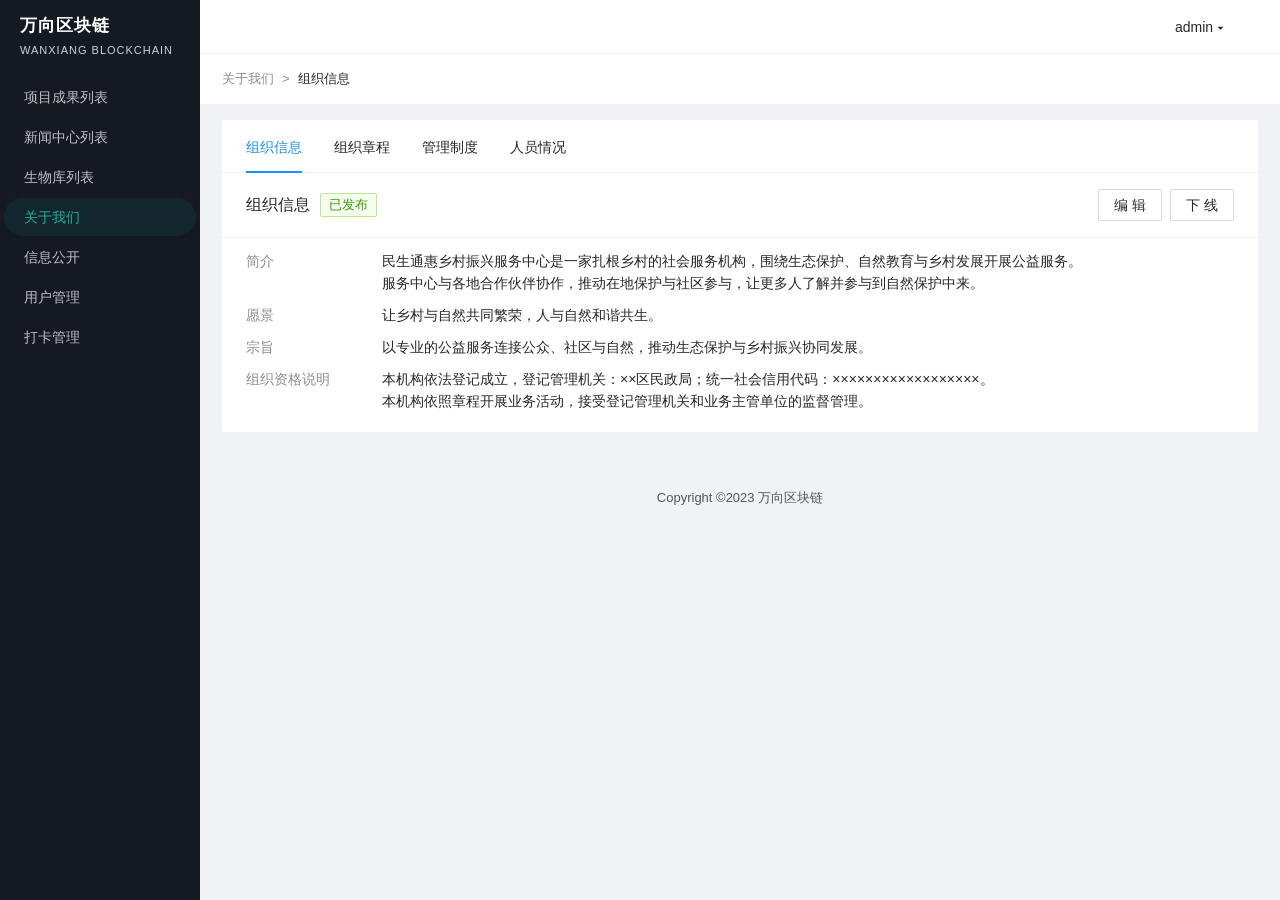
==== commit 7339b8a2: "docs: 关于我们原型更新为 10-22 07:43 版 PRD 的可点击交互稿 - 组织资格只保留文字描述，官网和后台去掉证书图片及上传入口 - 页面切换改用单选框 + label + CSS，不" ====
--- a/prototype/about-us/luna-about-us-admin.html
+++ b/prototype/about-us/luna-about-us-admin.html
@@ -36,7 +36,7 @@
   --ok-line:#b7eb8f;
   --ok-soft:#f6ffed;
   --shadow:0 6px 16px rgba(0,0,0,.08),0 3px 6px -4px rgba(0,0,0,.12),0 9px 28px 8px rgba(0,0,0,.05);
-  --focus:#1677ff;
+  --focus:#1677ff;--av-bg:#eaf5ec;--av-skin:#f2d3b8;--av-hair:#3b3b3b;--off-ink:#d46b08;--off-line:#ffd591;--off-soft:#fff7e6;--draft-ink:#595959;--draft-line:#d9d9d9;--draft-soft:#fafafa;--danger-hover:#ff7875;--mask:rgba(0,0,0,.45);
 }
 *{box-sizing:border-box}
 html,body{margin:0}
@@ -132,176 +132,606 @@
 details.mv div{position:absolute;top:100%;left:0;z-index:5;margin-top:4px;background:#fff;box-shadow:var(--shadow);border-radius:2px;padding:4px 0;min-width:88px}
 details.mv div span{display:block;padding:6px 16px;cursor:pointer}
 details.mv div span:hover{background:var(--head)}
-</style>
+
+/* 页面切换：隐藏单选框 + label，不依赖脚本与锚点 */
+.sw{position:fixed;top:0;left:0;width:1px;height:1px;margin:0;opacity:0;pointer-events:none}
+.sw--page{position:absolute}
+.pg,.ov,.toast,.v{display:none}
+label{cursor:pointer}
+.toast{position:fixed;top:16px;left:50%;z-index:90;transform:translateX(-50%);align-items:center;gap:8px;padding:9px 16px;background:#fff;border-radius:2px;box-shadow:0 6px 16px rgba(0,0,0,.08),0 3px 6px -4px rgba(0,0,0,.12),0 9px 28px 8px rgba(0,0,0,.05);font-size:14px;color:rgba(0,0,0,.85);white-space:nowrap;pointer-events:none;animation:toast 2.6s ease forwards}
+.toast i{width:16px;height:16px;border-radius:50%;display:grid;place-items:center;color:#fff;font-style:normal;font-size:11px;font-weight:700;background:#52c41a}
+.toast--warn i{background:#faad14}
+.toast--err i{background:#ff4d4f}
+@keyframes toast{0%{opacity:0;transform:translate(-50%,-8px)}8%,80%{opacity:1;transform:translate(-50%,0)}100%{opacity:0;visibility:hidden}}
+@media (prefers-reduced-motion:reduce){.toast{animation-duration:4s}}
+
+.av{position:relative;overflow:hidden;border-radius:50%;background:var(--av-bg)}
+.av::before{content:"";position:absolute;left:31%;top:20%;width:38%;height:38%;border-radius:50%;background:var(--av-skin);box-shadow:inset 0 10px 0 var(--av-hair)}
+.av::after{content:"";position:absolute;left:15%;right:15%;bottom:-20%;height:48%;border-radius:50% 50% 0 0;background:var(--av-shirt)}
+.av--0{--av-shirt:#68c18c}.av--1{--av-shirt:#5b8fb9}.av--2{--av-shirt:#8aa66b}.av--3{--av-shirt:#c9a46a}.av--4{--av-shirt:#7b9e89}.av--5{--av-shirt:#a3b6c9}
+
+.brand{flex-direction:column;align-items:flex-start;justify-content:center;gap:2px;padding-left:20px}
+.brand b{font-size:17px;font-weight:600;letter-spacing:1px;color:#fff;margin:0}
+.brand small{font-size:11px;letter-spacing:1px;color:var(--brand-ink)}
+.mi{cursor:default}
+label.mi{cursor:pointer}
+.badge--unpub{color:var(--draft-ink);border-color:var(--draft-line);background:var(--draft-soft)}
+.badge--off{color:var(--off-ink);border-color:var(--off-line);background:var(--off-soft)}
+.badge::before{display:none}
+.v.badge{display:none}
+.tabs{display:flex;gap:32px;padding:0 24px;border-bottom:1px solid var(--divider)}
+.tabs label{position:relative;padding:16px 0 14px;color:var(--ink)}
+.tabs label:hover{color:var(--primary)}
+.tabs label.is-on{color:var(--primary)}
+.tabs label.is-on::after{content:"";position:absolute;left:0;right:0;bottom:-1px;height:2px;background:var(--primary)}
+.panel-card{background:var(--card);border-radius:2px;margin-bottom:16px}
+.panel-card__bd{padding:16px 24px 24px}
+.sum__hd{display:flex;align-items:center;gap:10px;padding:16px 24px;border-bottom:1px solid var(--divider)}
+.sum__hd h2{margin:0;font-size:16px;font-weight:500}
+.sum__hd .sp{flex:1}
+.sum dl{margin:0;padding:12px 24px 20px;display:grid;grid-template-columns:120px minmax(0,1fr);gap:10px 16px}
+.sum dt{color:var(--ink-3)}
+.sum dd{margin:0;white-space:pre-line}
+.lnk--danger{color:var(--danger)}
+.lnk--danger:hover{color:var(--danger-hover)}
+a.file-link{color:var(--primary);text-decoration:none}
+.btn--danger{background:var(--danger);border-color:var(--danger);color:#fff}
+.btn--danger:hover{background:var(--danger-hover);border-color:var(--danger-hover);color:#fff}
+.ft{align-items:center}
+.hint{margin-left:8px;font-size:13px;color:var(--warn-ink)}
+.err{display:none;margin-top:4px;font-size:13px;color:var(--danger)}
+.fi .inp:invalid:not(:placeholder-shown){border-color:var(--danger)}
+.filebox{display:flex;align-items:center;gap:8px;max-width:620px;padding:6px 12px;background:var(--head);border-radius:2px}
+.filebox span{color:var(--ink-3)}
+.newtag{display:none;font-size:12px;color:var(--primary);background:var(--primary-soft);padding:0 6px;border-radius:2px}
+.chk{position:fixed;top:0;left:0;opacity:0;width:1px;height:1px;pointer-events:none}
+.chk:checked~.newtag{display:inline-block}
+.radios .cat{width:16px;height:16px;margin:0;accent-color:var(--primary)}
+.thumb .av{width:86px;height:86px}
+.thumb__img{display:grid;place-items:center}
+.upl-on{display:none}
+.has:checked~.upl-off{display:none}
+.has:checked~.upl-on{display:flex}
+.av-cell .av{width:40px;height:40px;border:1px solid var(--divider)}
+.ov{position:fixed;inset:0;z-index:80;background:var(--mask);align-items:flex-start;justify-content:center;padding-top:18vh}
+.modal{width:420px;background:#fff;border-radius:2px;padding:32px 32px 24px;box-shadow:var(--shadow)}
+.modal__hd{display:flex;gap:14px}
+.modal__ic{width:22px;height:22px;border-radius:50%;flex:none;display:grid;place-items:center;color:#fff;font-weight:700;background:var(--warn-ink)}
+.modal__t{margin:0 0 8px;font-size:16px;font-weight:500;line-height:22px}
+.modal__c{color:var(--ink-2)}
+.modal__ft{display:flex;justify-content:flex-end;gap:8px;margin-top:24px}
+.filters{grid-template-columns:repeat(2,minmax(0,360px)) 1fr}
+.filters__acts{grid-column:auto}
+.warn{display:none;margin:-8px 0 24px 162px}
+#P-org:checked~.shell .pg-org{display:block}#P-org-offconf:checked~.shell .pg-org{display:block}#P-org-saved:checked~.shell .pg-org{display:block}#P-org-edit:checked~.shell .pg-org-edit{display:block}#P-charter:checked~.shell .pg-charter{display:block}#P-charter-offconf:checked~.shell .pg-charter{display:block}#P-charter-saved:checked~.shell .pg-charter{display:block}#P-charter-edit:checked~.shell .pg-charter-edit{display:block}#P-rules-del-0:checked~.shell .pg-rules{display:block}#P-rule-0:checked~.shell .pg-rule-0{display:block}#P-rules-del-1:checked~.shell .pg-rules{display:block}#P-rule-1:checked~.shell .pg-rule-1{display:block}#P-rules-del-2:checked~.shell .pg-rules{display:block}#P-rule-2:checked~.shell .pg-rule-2{display:block}#P-rules-del-3:checked~.shell .pg-rules{display:block}#P-rule-3:checked~.shell .pg-rule-3{display:block}#P-rules-del-4:checked~.shell .pg-rules{display:block}#P-rule-4:checked~.shell .pg-rule-4{display:block}#P-rules-del-5:checked~.shell .pg-rules{display:block}#P-rule-5:checked~.shell .pg-rule-5{display:block}#P-rules:checked~.shell .pg-rules{display:block}#P-rules-warn:checked~.shell .pg-rules{display:block}#P-rules-saved:checked~.shell .pg-rules{display:block}#P-rules-addpub:checked~.shell .pg-rules{display:block}#P-rules-adddraft:checked~.shell .pg-rules{display:block}#P-rule-new:checked~.shell .pg-rule-new{display:block}#P-people-del-0:checked~.shell .pg-people{display:block}#P-person-0:checked~.shell .pg-person-0{display:block}#P-people-del-1:checked~.shell .pg-people{display:block}#P-person-1:checked~.shell .pg-person-1{display:block}#P-people-del-2:checked~.shell .pg-people{display:block}#P-person-2:checked~.shell .pg-person-2{display:block}#P-people-del-3:checked~.shell .pg-people{display:block}#P-person-3:checked~.shell .pg-person-3{display:block}#P-people-del-4:checked~.shell .pg-people{display:block}#P-person-4:checked~.shell .pg-person-4{display:block}#P-people-del-5:checked~.shell .pg-people{display:block}#P-person-5:checked~.shell .pg-person-5{display:block}#P-people-del-6:checked~.shell .pg-people{display:block}#P-person-6:checked~.shell .pg-person-6{display:block}#P-people-del-7:checked~.shell .pg-people{display:block}#P-person-7:checked~.shell .pg-person-7{display:block}#P-people-del-8:checked~.shell .pg-people{display:block}#P-person-8:checked~.shell .pg-person-8{display:block}#P-people-del-9:checked~.shell .pg-people{display:block}#P-person-9:checked~.shell .pg-person-9{display:block}#P-people-del-10:checked~.shell .pg-people{display:block}#P-person-10:checked~.shell .pg-person-10{display:block}#P-people-del-11:checked~.shell .pg-people{display:block}#P-person-11:checked~.shell .pg-person-11{display:block}#P-people-del-12:checked~.shell .pg-people{display:block}#P-person-12:checked~.shell .pg-person-12{display:block}#P-people-del-13:checked~.shell .pg-people{display:block}#P-person-13:checked~.shell .pg-person-13{display:block}#P-people-del-14:checked~.shell .pg-people{display:block}#P-person-14:checked~.shell .pg-person-14{display:block}#P-people-del-15:checked~.shell .pg-people{display:block}#P-person-15:checked~.shell .pg-person-15{display:block}#P-people-del-16:checked~.shell .pg-people{display:block}#P-person-16:checked~.shell .pg-person-16{display:block}#P-people-del-17:checked~.shell .pg-people{display:block}#P-person-17:checked~.shell .pg-person-17{display:block}#P-people-del-18:checked~.shell .pg-people{display:block}#P-person-18:checked~.shell .pg-person-18{display:block}#P-people:checked~.shell .pg-people{display:block}#P-people-warn:checked~.shell .pg-people{display:block}#P-people-saved:checked~.shell .pg-people{display:block}#P-people-addpub:checked~.shell .pg-people{display:block}#P-people-adddraft:checked~.shell .pg-people{display:block}#P-person-new:checked~.shell .pg-person-new{display:block}
+.shell:has(#ORG-pub:checked) .v-ORG-pub{display:inline-flex}
+.shell:has(#ORG-pub:checked) div.v-ORG-pub,.shell:has(#ORG-pub:checked) .toast.v-ORG-pub{display:flex}
+.shell:has(#ORG-off:checked) .v-ORG-off{display:inline-flex}
+.shell:has(#ORG-off:checked) div.v-ORG-off,.shell:has(#ORG-off:checked) .toast.v-ORG-off{display:flex}
+.shell:has(#ORG-pubT:checked) .v-ORG-pubT{display:inline-flex}
+.shell:has(#ORG-pubT:checked) div.v-ORG-pubT,.shell:has(#ORG-pubT:checked) .toast.v-ORG-pubT{display:flex}
+.shell:has(#ORG-offT:checked) .v-ORG-offT{display:inline-flex}
+.shell:has(#ORG-offT:checked) div.v-ORG-offT,.shell:has(#ORG-offT:checked) .toast.v-ORG-offT{display:flex}
+.acts.v{gap:8px}
+#P-org-offconf:checked~.shell .m-ORG{display:flex}
+.shell:has(#ORG-off:checked) .m-ORG,.shell:has(#ORG-offT:checked) .m-ORG{display:none!important}
+#P-org-saved:checked~.shell .t-org-saved{display:flex}
+.f-org .bad{display:none}
+.f-org:not(:has(.o-f:not(:placeholder-shown))) .ok{display:none}
+.f-org:not(:has(.o-f:not(:placeholder-shown))) .bad{display:inline-flex}
+.f-org:not(:has(.o-f:not(:placeholder-shown))):has(#sub-org-save:checked) .w-org-save{display:block}
+.f-org:not(:has(.o-f:not(:placeholder-shown))):has(#sub-org-pub:checked) .w-org-pub{display:block}
+.shell:has(#CH-pub:checked) .v-CH-pub{display:inline-flex}
+.shell:has(#CH-pub:checked) div.v-CH-pub,.shell:has(#CH-pub:checked) .toast.v-CH-pub{display:flex}
+.shell:has(#CH-off:checked) .v-CH-off{display:inline-flex}
+.shell:has(#CH-off:checked) div.v-CH-off,.shell:has(#CH-off:checked) .toast.v-CH-off{display:flex}
+.shell:has(#CH-pubT:checked) .v-CH-pubT{display:inline-flex}
+.shell:has(#CH-pubT:checked) div.v-CH-pubT,.shell:has(#CH-pubT:checked) .toast.v-CH-pubT{display:flex}
+.shell:has(#CH-offT:checked) .v-CH-offT{display:inline-flex}
+.shell:has(#CH-offT:checked) div.v-CH-offT,.shell:has(#CH-offT:checked) .toast.v-CH-offT{display:flex}
+.acts.v{gap:8px}
+#P-charter-offconf:checked~.shell .m-CH{display:flex}
+.shell:has(#CH-off:checked) .m-CH,.shell:has(#CH-offT:checked) .m-CH{display:none!important}
+#P-charter-saved:checked~.shell .t-charter-saved{display:flex}
+.tf .bad{display:none}
+.tf:has(.t-in:invalid) .ok{display:none}
+.tf:has(.t-in:invalid) .bad{display:inline-flex}
+.tf:has(.sub:checked):has(.t-in:placeholder-shown) .e-empty{display:block}
+.tf:has(.sub:checked):has(.t-in:invalid:not(:placeholder-shown)) .e-long{display:block}
+.shell:has(#R0-unpub:checked) .v-R0-unpub{display:inline-flex}
+.shell:has(#R0-unpub:checked) div.v-R0-unpub,.shell:has(#R0-unpub:checked) .toast.v-R0-unpub{display:flex}
+.shell:has(#R0-pub:checked) .v-R0-pub{display:inline-flex}
+.shell:has(#R0-pub:checked) div.v-R0-pub,.shell:has(#R0-pub:checked) .toast.v-R0-pub{display:flex}
+.shell:has(#R0-off:checked) .v-R0-off{display:inline-flex}
+.shell:has(#R0-off:checked) div.v-R0-off,.shell:has(#R0-off:checked) .toast.v-R0-off{display:flex}
+.shell:has(#R0-pubT:checked) .v-R0-pubT{display:inline-flex}
+.shell:has(#R0-pubT:checked) div.v-R0-pubT,.shell:has(#R0-pubT:checked) .toast.v-R0-pubT{display:flex}
+.shell:has(#R0-offT:checked) .v-R0-offT{display:inline-flex}
+.shell:has(#R0-offT:checked) div.v-R0-offT,.shell:has(#R0-offT:checked) .toast.v-R0-offT{display:flex}
+.shell:has(#R0-del:checked) .v-R0-del{display:inline-flex}
+.shell:has(#R0-del:checked) div.v-R0-del,.shell:has(#R0-del:checked) .toast.v-R0-del{display:flex}
+.shell:has(#R0-del:checked) .row-R0{display:none}
+#P-rules-del-0:checked~.shell .m-R0{display:flex}
+.shell:has(#R0-del:checked) .m-R0{display:none!important}
+#P-rules-del-0:checked~.shell:has(#R0-del:checked) .t-del-R0{display:flex}
+.shell:has(#R1-unpub:checked) .v-R1-unpub{display:inline-flex}
+.shell:has(#R1-unpub:checked) div.v-R1-unpub,.shell:has(#R1-unpub:checked) .toast.v-R1-unpub{display:flex}
+.shell:has(#R1-pub:checked) .v-R1-pub{display:inline-flex}
+.shell:has(#R1-pub:checked) div.v-R1-pub,.shell:has(#R1-pub:checked) .toast.v-R1-pub{display:flex}
+.shell:has(#R1-off:checked) .v-R1-off{display:inline-flex}
+.shell:has(#R1-off:checked) div.v-R1-off,.shell:has(#R1-off:checked) .toast.v-R1-off{display:flex}
+.shell:has(#R1-pubT:checked) .v-R1-pubT{display:inline-flex}
+.shell:has(#R1-pubT:checked) div.v-R1-pubT,.shell:has(#R1-pubT:checked) .toast.v-R1-pubT{display:flex}
+.shell:has(#R1-offT:checked) .v-R1-offT{display:inline-flex}
+.shell:has(#R1-offT:checked) div.v-R1-offT,.shell:has(#R1-offT:checked) .toast.v-R1-offT{display:flex}
+.shell:has(#R1-del:checked) .v-R1-del{display:inline-flex}
+.shell:has(#R1-del:checked) div.v-R1-del,.shell:has(#R1-del:checked) .toast.v-R1-del{display:flex}
+.shell:has(#R1-del:checked) .row-R1{display:none}
+#P-rules-del-1:checked~.shell .m-R1{display:flex}
+.shell:has(#R1-del:checked) .m-R1{display:none!important}
+#P-rules-del-1:checked~.shell:has(#R1-del:checked) .t-del-R1{display:flex}
+.shell:has(#R2-unpub:checked) .v-R2-unpub{display:inline-flex}
+.shell:has(#R2-unpub:checked) div.v-R2-unpub,.shell:has(#R2-unpub:checked) .toast.v-R2-unpub{display:flex}
+.shell:has(#R2-pub:checked) .v-R2-pub{display:inline-flex}
+.shell:has(#R2-pub:checked) div.v-R2-pub,.shell:has(#R2-pub:checked) .toast.v-R2-pub{display:flex}
+.shell:has(#R2-off:checked) .v-R2-off{display:inline-flex}
+.shell:has(#R2-off:checked) div.v-R2-off,.shell:has(#R2-off:checked) .toast.v-R2-off{display:flex}
+.shell:has(#R2-pubT:checked) .v-R2-pubT{display:inline-flex}
+.shell:has(#R2-pubT:checked) div.v-R2-pubT,.shell:has(#R2-pubT:checked) .toast.v-R2-pubT{display:flex}
+.shell:has(#R2-offT:checked) .v-R2-offT{display:inline-flex}
+.shell:has(#R2-offT:checked) div.v-R2-offT,.shell:has(#R2-offT:checked) .toast.v-R2-offT{display:flex}
+.shell:has(#R2-del:checked) .v-R2-del{display:inline-flex}
+.shell:has(#R2-del:checked) div.v-R2-del,.shell:has(#R2-del:checked) .toast.v-R2-del{display:flex}
+.shell:has(#R2-del:checked) .row-R2{display:none}
+#P-rules-del-2:checked~.shell .m-R2{display:flex}
+.shell:has(#R2-del:checked) .m-R2{display:none!important}
+#P-rules-del-2:checked~.shell:has(#R2-del:checked) .t-del-R2{display:flex}
+.shell:has(#R3-unpub:checked) .v-R3-unpub{display:inline-flex}
+.shell:has(#R3-unpub:checked) div.v-R3-unpub,.shell:has(#R3-unpub:checked) .toast.v-R3-unpub{display:flex}
+.shell:has(#R3-pub:checked) .v-R3-pub{display:inline-flex}
+.shell:has(#R3-pub:checked) div.v-R3-pub,.shell:has(#R3-pub:checked) .toast.v-R3-pub{display:flex}
+.shell:has(#R3-off:checked) .v-R3-off{display:inline-flex}
+.shell:has(#R3-off:checked) div.v-R3-off,.shell:has(#R3-off:checked) .toast.v-R3-off{display:flex}
+.shell:has(#R3-pubT:checked) .v-R3-pubT{display:inline-flex}
+.shell:has(#R3-pubT:checked) div.v-R3-pubT,.shell:has(#R3-pubT:checked) .toast.v-R3-pubT{display:flex}
+.shell:has(#R3-offT:checked) .v-R3-offT{display:inline-flex}
+.shell:has(#R3-offT:checked) div.v-R3-offT,.shell:has(#R3-offT:checked) .toast.v-R3-offT{display:flex}
+.shell:has(#R3-del:checked) .v-R3-del{display:inline-flex}
+.shell:has(#R3-del:checked) div.v-R3-del,.shell:has(#R3-del:checked) .toast.v-R3-del{display:flex}
+.shell:has(#R3-del:checked) .row-R3{display:none}
+#P-rules-del-3:checked~.shell .m-R3{display:flex}
+.shell:has(#R3-del:checked) .m-R3{display:none!important}
+#P-rules-del-3:checked~.shell:has(#R3-del:checked) .t-del-R3{display:flex}
+.shell:has(#R4-unpub:checked) .v-R4-unpub{display:inline-flex}
+.shell:has(#R4-unpub:checked) div.v-R4-unpub,.shell:has(#R4-unpub:checked) .toast.v-R4-unpub{display:flex}
+.shell:has(#R4-pub:checked) .v-R4-pub{display:inline-flex}
+.shell:has(#R4-pub:checked) div.v-R4-pub,.shell:has(#R4-pub:checked) .toast.v-R4-pub{display:flex}
+.shell:has(#R4-off:checked) .v-R4-off{display:inline-flex}
+.shell:has(#R4-off:checked) div.v-R4-off,.shell:has(#R4-off:checked) .toast.v-R4-off{display:flex}
+.shell:has(#R4-pubT:checked) .v-R4-pubT{display:inline-flex}
+.shell:has(#R4-pubT:checked) div.v-R4-pubT,.shell:has(#R4-pubT:checked) .toast.v-R4-pubT{display:flex}
+.shell:has(#R4-offT:checked) .v-R4-offT{display:inline-flex}
+.shell:has(#R4-offT:checked) div.v-R4-offT,.shell:has(#R4-offT:checked) .toast.v-R4-offT{display:flex}
+.shell:has(#R4-del:checked) .v-R4-del{display:inline-flex}
+.shell:has(#R4-del:checked) div.v-R4-del,.shell:has(#R4-del:checked) .toast.v-R4-del{display:flex}
+.shell:has(#R4-del:checked) .row-R4{display:none}
+#P-rules-del-4:checked~.shell .m-R4{display:flex}
+.shell:has(#R4-del:checked) .m-R4{display:none!important}
+#P-rules-del-4:checked~.shell:has(#R4-del:checked) .t-del-R4{display:flex}
+.shell:has(#R5-unpub:checked) .v-R5-unpub{display:inline-flex}
+.shell:has(#R5-unpub:checked) div.v-R5-unpub,.shell:has(#R5-unpub:checked) .toast.v-R5-unpub{display:flex}
+.shell:has(#R5-pub:checked) .v-R5-pub{display:inline-flex}
+.shell:has(#R5-pub:checked) div.v-R5-pub,.shell:has(#R5-pub:checked) .toast.v-R5-pub{display:flex}
+.shell:has(#R5-off:checked) .v-R5-off{display:inline-flex}
+.shell:has(#R5-off:checked) div.v-R5-off,.shell:has(#R5-off:checked) .toast.v-R5-off{display:flex}
+.shell:has(#R5-pubT:checked) .v-R5-pubT{display:inline-flex}
+.shell:has(#R5-pubT:checked) div.v-R5-pubT,.shell:has(#R5-pubT:checked) .toast.v-R5-pubT{display:flex}
+.shell:has(#R5-offT:checked) .v-R5-offT{display:inline-flex}
+.shell:has(#R5-offT:checked) div.v-R5-offT,.shell:has(#R5-offT:checked) .toast.v-R5-offT{display:flex}
+.shell:has(#R5-del:checked) .v-R5-del{display:inline-flex}
+.shell:has(#R5-del:checked) div.v-R5-del,.shell:has(#R5-del:checked) .toast.v-R5-del{display:flex}
+.shell:has(#R5-del:checked) .row-R5{display:none}
+#P-rules-del-5:checked~.shell .m-R5{display:flex}
+.shell:has(#R5-del:checked) .m-R5{display:none!important}
+#P-rules-del-5:checked~.shell:has(#R5-del:checked) .t-del-R5{display:flex}
+#P-rules-warn:checked~.shell .t-rules-warn{display:flex}
+#P-rules-saved:checked~.shell .t-rules-saved{display:flex}
+#P-rules-addpub:checked~.shell .t-rules-addpub{display:flex}
+#P-rules-adddraft:checked~.shell .t-rules-adddraft{display:flex}
+.f-rnew:has(.has:not(:checked)) .ok{display:none}
+.f-rnew:has(.has:not(:checked)) .bad{display:inline-flex}
+.f-rnew:has(.sub:checked):has(.has:not(:checked)) .e-file{display:block}
+.pf .bad{display:none}
+.pf:not(:has(.cat:checked)) .f-photo,.pf:not(:has(.cat:checked)) .f-role,.pf:not(:has(.cat:checked)) .f-edu{display:none}
+.pf:has(.c-vol:checked) .f-photo,.pf:has(.c-vol:checked) .f-role,.pf:has(.c-vol:checked) .f-edu,.pf:has(.c-staff:checked) .f-edu{display:none}
+.pf:has(.c-board:checked) .wc-board,.pf:has(.c-sup:checked) .wc-sup,.pf:has(.c-staff:checked) .wc-staff,.pf:has(.c-vol:checked) .wc-vol{display:block}
+.pf:not(:has(.cat:checked)) .ok,.pf:has(.n-in:invalid) .ok,.pf:has(.cat:checked:not(.c-vol)):has(.r-in:invalid) .ok,.pf:has(.cat:checked:not(.c-vol)):has(.has:not(:checked)) .ok{display:none}
+.pf:not(:has(.cat:checked)) .bad,.pf:has(.n-in:invalid) .bad,.pf:has(.cat:checked:not(.c-vol)):has(.r-in:invalid) .bad,.pf:has(.cat:checked:not(.c-vol)):has(.has:not(:checked)) .bad{display:inline-flex}
+.pf:has(.sub:checked):not(:has(.cat:checked)) .e-cat{display:block}
+.pf:has(.sub:checked):has(.n-in:placeholder-shown) .e-n-empty{display:block}
+.pf:has(.sub:checked):has(.n-in:invalid:not(:placeholder-shown)) .e-n-long{display:block}
+.pf:has(.sub:checked):has(.cat:checked:not(.c-vol)):has(.r-in:placeholder-shown) .e-r-empty{display:block}
+.pf:has(.sub:checked):has(.cat:checked:not(.c-vol)):has(.r-in:invalid:not(:placeholder-shown)) .e-r-long{display:block}
+.pf:has(.sub:checked):has(.cat:checked:not(.c-vol)):has(.has:not(:checked)) .e-photo{display:block}
+.shell:has(#M0-unpub:checked) .v-M0-unpub{display:inline-flex}
+.shell:has(#M0-unpub:checked) div.v-M0-unpub,.shell:has(#M0-unpub:checked) .toast.v-M0-unpub{display:flex}
+.shell:has(#M0-pub:checked) .v-M0-pub{display:inline-flex}
+.shell:has(#M0-pub:checked) div.v-M0-pub,.shell:has(#M0-pub:checked) .toast.v-M0-pub{display:flex}
+.shell:has(#M0-off:checked) .v-M0-off{display:inline-flex}
+.shell:has(#M0-off:checked) div.v-M0-off,.shell:has(#M0-off:checked) .toast.v-M0-off{display:flex}
+.shell:has(#M0-pubT:checked) .v-M0-pubT{display:inline-flex}
+.shell:has(#M0-pubT:checked) div.v-M0-pubT,.shell:has(#M0-pubT:checked) .toast.v-M0-pubT{display:flex}
+.shell:has(#M0-offT:checked) .v-M0-offT{display:inline-flex}
+.shell:has(#M0-offT:checked) div.v-M0-offT,.shell:has(#M0-offT:checked) .toast.v-M0-offT{display:flex}
+.shell:has(#M0-del:checked) .v-M0-del{display:inline-flex}
+.shell:has(#M0-del:checked) div.v-M0-del,.shell:has(#M0-del:checked) .toast.v-M0-del{display:flex}
+.shell:has(#M0-del:checked) .row-M0{display:none}
+#P-people-del-0:checked~.shell .m-M0{display:flex}
+.shell:has(#M0-del:checked) .m-M0{display:none!important}
+#P-people-del-0:checked~.shell:has(#M0-del:checked) .t-del-M0{display:flex}
+.shell:has(#M1-unpub:checked) .v-M1-unpub{display:inline-flex}
+.shell:has(#M1-unpub:checked) div.v-M1-unpub,.shell:has(#M1-unpub:checked) .toast.v-M1-unpub{display:flex}
+.shell:has(#M1-pub:checked) .v-M1-pub{display:inline-flex}
+.shell:has(#M1-pub:checked) div.v-M1-pub,.shell:has(#M1-pub:checked) .toast.v-M1-pub{display:flex}
+.shell:has(#M1-off:checked) .v-M1-off{display:inline-flex}
+.shell:has(#M1-off:checked) div.v-M1-off,.shell:has(#M1-off:checked) .toast.v-M1-off{display:flex}
+.shell:has(#M1-pubT:checked) .v-M1-pubT{display:inline-flex}
+.shell:has(#M1-pubT:checked) div.v-M1-pubT,.shell:has(#M1-pubT:checked) .toast.v-M1-pubT{display:flex}
+.shell:has(#M1-offT:checked) .v-M1-offT{display:inline-flex}
+.shell:has(#M1-offT:checked) div.v-M1-offT,.shell:has(#M1-offT:checked) .toast.v-M1-offT{display:flex}
+.shell:has(#M1-del:checked) .v-M1-del{display:inline-flex}
+.shell:has(#M1-del:checked) div.v-M1-del,.shell:has(#M1-del:checked) .toast.v-M1-del{display:flex}
+.shell:has(#M1-del:checked) .row-M1{display:none}
+#P-people-del-1:checked~.shell .m-M1{display:flex}
+.shell:has(#M1-del:checked) .m-M1{display:none!important}
+#P-people-del-1:checked~.shell:has(#M1-del:checked) .t-del-M1{display:flex}
+.shell:has(#M2-unpub:checked) .v-M2-unpub{display:inline-flex}
+.shell:has(#M2-unpub:checked) div.v-M2-unpub,.shell:has(#M2-unpub:checked) .toast.v-M2-unpub{display:flex}
+.shell:has(#M2-pub:checked) .v-M2-pub{display:inline-flex}
+.shell:has(#M2-pub:checked) div.v-M2-pub,.shell:has(#M2-pub:checked) .toast.v-M2-pub{display:flex}
+.shell:has(#M2-off:checked) .v-M2-off{display:inline-flex}
+.shell:has(#M2-off:checked) div.v-M2-off,.shell:has(#M2-off:checked) .toast.v-M2-off{display:flex}
+.shell:has(#M2-pubT:checked) .v-M2-pubT{display:inline-flex}
+.shell:has(#M2-pubT:checked) div.v-M2-pubT,.shell:has(#M2-pubT:checked) .toast.v-M2-pubT{display:flex}
+.shell:has(#M2-offT:checked) .v-M2-offT{display:inline-flex}
+.shell:has(#M2-offT:checked) div.v-M2-offT,.shell:has(#M2-offT:checked) .toast.v-M2-offT{display:flex}
+.shell:has(#M2-del:checked) .v-M2-del{display:inline-flex}
+.shell:has(#M2-del:checked) div.v-M2-del,.shell:has(#M2-del:checked) .toast.v-M2-del{display:flex}
+.shell:has(#M2-del:checked) .row-M2{display:none}
+#P-people-del-2:checked~.shell .m-M2{display:flex}
+.shell:has(#M2-del:checked) .m-M2{display:none!important}
+#P-people-del-2:checked~.shell:has(#M2-del:checked) .t-del-M2{display:flex}
+.shell:has(#M3-unpub:checked) .v-M3-unpub{display:inline-flex}
+.shell:has(#M3-unpub:checked) div.v-M3-unpub,.shell:has(#M3-unpub:checked) .toast.v-M3-unpub{display:flex}
+.shell:has(#M3-pub:checked) .v-M3-pub{display:inline-flex}
+.shell:has(#M3-pub:checked) div.v-M3-pub,.shell:has(#M3-pub:checked) .toast.v-M3-pub{display:flex}
+.shell:has(#M3-off:checked) .v-M3-off{display:inline-flex}
+.shell:has(#M3-off:checked) div.v-M3-off,.shell:has(#M3-off:checked) .toast.v-M3-off{display:flex}
+.shell:has(#M3-pubT:checked) .v-M3-pubT{display:inline-flex}
+.shell:has(#M3-pubT:checked) div.v-M3-pubT,.shell:has(#M3-pubT:checked) .toast.v-M3-pubT{display:flex}
+.shell:has(#M3-offT:checked) .v-M3-offT{display:inline-flex}
+.shell:has(#M3-offT:checked) div.v-M3-offT,.shell:has(#M3-offT:checked) .toast.v-M3-offT{display:flex}
+.shell:has(#M3-del:checked) .v-M3-del{display:inline-flex}
+.shell:has(#M3-del:checked) div.v-M3-del,.shell:has(#M3-del:checked) .toast.v-M3-del{display:flex}
+.shell:has(#M3-del:checked) .row-M3{display:none}
+#P-people-del-3:checked~.shell .m-M3{display:flex}
+.shell:has(#M3-del:checked) .m-M3{display:none!important}
+#P-people-del-3:checked~.shell:has(#M3-del:checked) .t-del-M3{display:flex}
+.shell:has(#M4-unpub:checked) .v-M4-unpub{display:inline-flex}
+.shell:has(#M4-unpub:checked) div.v-M4-unpub,.shell:has(#M4-unpub:checked) .toast.v-M4-unpub{display:flex}
+.shell:has(#M4-pub:checked) .v-M4-pub{display:inline-flex}
+.shell:has(#M4-pub:checked) div.v-M4-pub,.shell:has(#M4-pub:checked) .toast.v-M4-pub{display:flex}
+.shell:has(#M4-off:checked) .v-M4-off{display:inline-flex}
+.shell:has(#M4-off:checked) div.v-M4-off,.shell:has(#M4-off:checked) .toast.v-M4-off{display:flex}
+.shell:has(#M4-pubT:checked) .v-M4-pubT{display:inline-flex}
+.shell:has(#M4-pubT:checked) div.v-M4-pubT,.shell:has(#M4-pubT:checked) .toast.v-M4-pubT{display:flex}
+.shell:has(#M4-offT:checked) .v-M4-offT{display:inline-flex}
+.shell:has(#M4-offT:checked) div.v-M4-offT,.shell:has(#M4-offT:checked) .toast.v-M4-offT{display:flex}
+.shell:has(#M4-del:checked) .v-M4-del{display:inline-flex}
+.shell:has(#M4-del:checked) div.v-M4-del,.shell:has(#M4-del:checked) .toast.v-M4-del{display:flex}
+.shell:has(#M4-del:checked) .row-M4{display:none}
+#P-people-del-4:checked~.shell .m-M4{display:flex}
+.shell:has(#M4-del:checked) .m-M4{display:none!important}
+#P-people-del-4:checked~.shell:has(#M4-del:checked) .t-del-M4{display:flex}
+.shell:has(#M5-unpub:checked) .v-M5-unpub{display:inline-flex}
+.shell:has(#M5-unpub:checked) div.v-M5-unpub,.shell:has(#M5-unpub:checked) .toast.v-M5-unpub{display:flex}
+.shell:has(#M5-pub:checked) .v-M5-pub{display:inline-flex}
+.shell:has(#M5-pub:checked) div.v-M5-pub,.shell:has(#M5-pub:checked) .toast.v-M5-pub{display:flex}
+.shell:has(#M5-off:checked) .v-M5-off{display:inline-flex}
+.shell:has(#M5-off:checked) div.v-M5-off,.shell:has(#M5-off:checked) .toast.v-M5-off{display:flex}
+.shell:has(#M5-pubT:checked) .v-M5-pubT{display:inline-flex}
+.shell:has(#M5-pubT:checked) div.v-M5-pubT,.shell:has(#M5-pubT:checked) .toast.v-M5-pubT{display:flex}
+.shell:has(#M5-offT:checked) .v-M5-offT{display:inline-flex}
+.shell:has(#M5-offT:checked) div.v-M5-offT,.shell:has(#M5-offT:checked) .toast.v-M5-offT{display:flex}
+.shell:has(#M5-del:checked) .v-M5-del{display:inline-flex}
+.shell:has(#M5-del:checked) div.v-M5-del,.shell:has(#M5-del:checked) .toast.v-M5-del{display:flex}
+.shell:has(#M5-del:checked) .row-M5{display:none}
+#P-people-del-5:checked~.shell .m-M5{display:flex}
+.shell:has(#M5-del:checked) .m-M5{display:none!important}
+#P-people-del-5:checked~.shell:has(#M5-del:checked) .t-del-M5{display:flex}
+.shell:has(#M6-unpub:checked) .v-M6-unpub{display:inline-flex}
+.shell:has(#M6-unpub:checked) div.v-M6-unpub,.shell:has(#M6-unpub:checked) .toast.v-M6-unpub{display:flex}
+.shell:has(#M6-pub:checked) .v-M6-pub{display:inline-flex}
+.shell:has(#M6-pub:checked) div.v-M6-pub,.shell:has(#M6-pub:checked) .toast.v-M6-pub{display:flex}
+.shell:has(#M6-off:checked) .v-M6-off{display:inline-flex}
+.shell:has(#M6-off:checked) div.v-M6-off,.shell:has(#M6-off:checked) .toast.v-M6-off{display:flex}
+.shell:has(#M6-pubT:checked) .v-M6-pubT{display:inline-flex}
+.shell:has(#M6-pubT:checked) div.v-M6-pubT,.shell:has(#M6-pubT:checked) .toast.v-M6-pubT{display:flex}
+.shell:has(#M6-offT:checked) .v-M6-offT{display:inline-flex}
+.shell:has(#M6-offT:checked) div.v-M6-offT,.shell:has(#M6-offT:checked) .toast.v-M6-offT{display:flex}
+.shell:has(#M6-del:checked) .v-M6-del{display:inline-flex}
+.shell:has(#M6-del:checked) div.v-M6-del,.shell:has(#M6-del:checked) .toast.v-M6-del{display:flex}
+.shell:has(#M6-del:checked) .row-M6{display:none}
+#P-people-del-6:checked~.shell .m-M6{display:flex}
+.shell:has(#M6-del:checked) .m-M6{display:none!important}
+#P-people-del-6:checked~.shell:has(#M6-del:checked) .t-del-M6{display:flex}
+.shell:has(#M7-unpub:checked) .v-M7-unpub{display:inline-flex}
+.shell:has(#M7-unpub:checked) div.v-M7-unpub,.shell:has(#M7-unpub:checked) .toast.v-M7-unpub{display:flex}
+.shell:has(#M7-pub:checked) .v-M7-pub{display:inline-flex}
+.shell:has(#M7-pub:checked) div.v-M7-pub,.shell:has(#M7-pub:checked) .toast.v-M7-pub{display:flex}
+.shell:has(#M7-off:checked) .v-M7-off{display:inline-flex}
+.shell:has(#M7-off:checked) div.v-M7-off,.shell:has(#M7-off:checked) .toast.v-M7-off{display:flex}
+.shell:has(#M7-pubT:checked) .v-M7-pubT{display:inline-flex}
+.shell:has(#M7-pubT:checked) div.v-M7-pubT,.shell:has(#M7-pubT:checked) .toast.v-M7-pubT{display:flex}
+.shell:has(#M7-offT:checked) .v-M7-offT{display:inline-flex}
+.shell:has(#M7-offT:checked) div.v-M7-offT,.shell:has(#M7-offT:checked) .toast.v-M7-offT{display:flex}
+.shell:has(#M7-del:checked) .v-M7-del{display:inline-flex}
+.shell:has(#M7-del:checked) div.v-M7-del,.shell:has(#M7-del:checked) .toast.v-M7-del{display:flex}
+.shell:has(#M7-del:checked) .row-M7{display:none}
+#P-people-del-7:checked~.shell .m-M7{display:flex}
+.shell:has(#M7-del:checked) .m-M7{display:none!important}
+#P-people-del-7:checked~.shell:has(#M7-del:checked) .t-del-M7{display:flex}
+.shell:has(#M8-unpub:checked) .v-M8-unpub{display:inline-flex}
+.shell:has(#M8-unpub:checked) div.v-M8-unpub,.shell:has(#M8-unpub:checked) .toast.v-M8-unpub{display:flex}
+.shell:has(#M8-pub:checked) .v-M8-pub{display:inline-flex}
+.shell:has(#M8-pub:checked) div.v-M8-pub,.shell:has(#M8-pub:checked) .toast.v-M8-pub{display:flex}
+.shell:has(#M8-off:checked) .v-M8-off{display:inline-flex}
+.shell:has(#M8-off:checked) div.v-M8-off,.shell:has(#M8-off:checked) .toast.v-M8-off{display:flex}
+.shell:has(#M8-pubT:checked) .v-M8-pubT{display:inline-flex}
+.shell:has(#M8-pubT:checked) div.v-M8-pubT,.shell:has(#M8-pubT:checked) .toast.v-M8-pubT{display:flex}
+.shell:has(#M8-offT:checked) .v-M8-offT{display:inline-flex}
+.shell:has(#M8-offT:checked) div.v-M8-offT,.shell:has(#M8-offT:checked) .toast.v-M8-offT{display:flex}
+.shell:has(#M8-del:checked) .v-M8-del{display:inline-flex}
+.shell:has(#M8-del:checked) div.v-M8-del,.shell:has(#M8-del:checked) .toast.v-M8-del{display:flex}
+.shell:has(#M8-del:checked) .row-M8{display:none}
+#P-people-del-8:checked~.shell .m-M8{display:flex}
+.shell:has(#M8-del:checked) .m-M8{display:none!important}
+#P-people-del-8:checked~.shell:has(#M8-del:checked) .t-del-M8{display:flex}
+.shell:has(#M9-unpub:checked) .v-M9-unpub{display:inline-flex}
+.shell:has(#M9-unpub:checked) div.v-M9-unpub,.shell:has(#M9-unpub:checked) .toast.v-M9-unpub{display:flex}
+.shell:has(#M9-pub:checked) .v-M9-pub{display:inline-flex}
+.shell:has(#M9-pub:checked) div.v-M9-pub,.shell:has(#M9-pub:checked) .toast.v-M9-pub{display:flex}
+.shell:has(#M9-off:checked) .v-M9-off{display:inline-flex}
+.shell:has(#M9-off:checked) div.v-M9-off,.shell:has(#M9-off:checked) .toast.v-M9-off{display:flex}
+.shell:has(#M9-pubT:checked) .v-M9-pubT{display:inline-flex}
+.shell:has(#M9-pubT:checked) div.v-M9-pubT,.shell:has(#M9-pubT:checked) .toast.v-M9-pubT{display:flex}
+.shell:has(#M9-offT:checked) .v-M9-offT{display:inline-flex}
+.shell:has(#M9-offT:checked) div.v-M9-offT,.shell:has(#M9-offT:checked) .toast.v-M9-offT{display:flex}
+.shell:has(#M9-del:checked) .v-M9-del{display:inline-flex}
+.shell:has(#M9-del:checked) div.v-M9-del,.shell:has(#M9-del:checked) .toast.v-M9-del{display:flex}
+.shell:has(#M9-del:checked) .row-M9{display:none}
+#P-people-del-9:checked~.shell .m-M9{display:flex}
+.shell:has(#M9-del:checked) .m-M9{display:none!important}
+#P-people-del-9:checked~.shell:has(#M9-del:checked) .t-del-M9{display:flex}
+.shell:has(#M10-unpub:checked) .v-M10-unpub{display:inline-flex}
+.shell:has(#M10-unpub:checked) div.v-M10-unpub,.shell:has(#M10-unpub:checked) .toast.v-M10-unpub{display:flex}
+.shell:has(#M10-pub:checked) .v-M10-pub{display:inline-flex}
+.shell:has(#M10-pub:checked) div.v-M10-pub,.shell:has(#M10-pub:checked) .toast.v-M10-pub{display:flex}
+.shell:has(#M10-off:checked) .v-M10-off{display:inline-flex}
+.shell:has(#M10-off:checked) div.v-M10-off,.shell:has(#M10-off:checked) .toast.v-M10-off{display:flex}
+.shell:has(#M10-pubT:checked) .v-M10-pubT{display:inline-flex}
+.shell:has(#M10-pubT:checked) div.v-M10-pubT,.shell:has(#M10-pubT:checked) .toast.v-M10-pubT{display:flex}
+.shell:has(#M10-offT:checked) .v-M10-offT{display:inline-flex}
+.shell:has(#M10-offT:checked) div.v-M10-offT,.shell:has(#M10-offT:checked) .toast.v-M10-offT{display:flex}
+.shell:has(#M10-del:checked) .v-M10-del{display:inline-flex}
+.shell:has(#M10-del:checked) div.v-M10-del,.shell:has(#M10-del:checked) .toast.v-M10-del{display:flex}
+.shell:has(#M10-del:checked) .row-M10{display:none}
+#P-people-del-10:checked~.shell .m-M10{display:flex}
+.shell:has(#M10-del:checked) .m-M10{display:none!important}
+#P-people-del-10:checked~.shell:has(#M10-del:checked) .t-del-M10{display:flex}
+.shell:has(#M11-unpub:checked) .v-M11-unpub{display:inline-flex}
+.shell:has(#M11-unpub:checked) div.v-M11-unpub,.shell:has(#M11-unpub:checked) .toast.v-M11-unpub{display:flex}
+.shell:has(#M11-pub:checked) .v-M11-pub{display:inline-flex}
+.shell:has(#M11-pub:checked) div.v-M11-pub,.shell:has(#M11-pub:checked) .toast.v-M11-pub{display:flex}
+.shell:has(#M11-off:checked) .v-M11-off{display:inline-flex}
+.shell:has(#M11-off:checked) div.v-M11-off,.shell:has(#M11-off:checked) .toast.v-M11-off{display:flex}
+.shell:has(#M11-pubT:checked) .v-M11-pubT{display:inline-flex}
+.shell:has(#M11-pubT:checked) div.v-M11-pubT,.shell:has(#M11-pubT:checked) .toast.v-M11-pubT{display:flex}
+.shell:has(#M11-offT:checked) .v-M11-offT{display:inline-flex}
+.shell:has(#M11-offT:checked) div.v-M11-offT,.shell:has(#M11-offT:checked) .toast.v-M11-offT{display:flex}
+.shell:has(#M11-del:checked) .v-M11-del{display:inline-flex}
+.shell:has(#M11-del:checked) div.v-M11-del,.shell:has(#M11-del:checked) .toast.v-M11-del{display:flex}
+.shell:has(#M11-del:checked) .row-M11{display:none}
+#P-people-del-11:checked~.shell .m-M11{display:flex}
+.shell:has(#M11-del:checked) .m-M11{display:none!important}
+#P-people-del-11:checked~.shell:has(#M11-del:checked) .t-del-M11{display:flex}
+.shell:has(#M12-unpub:checked) .v-M12-unpub{display:inline-flex}
+.shell:has(#M12-unpub:checked) div.v-M12-unpub,.shell:has(#M12-unpub:checked) .toast.v-M12-unpub{display:flex}
+.shell:has(#M12-pub:checked) .v-M12-pub{display:inline-flex}
+.shell:has(#M12-pub:checked) div.v-M12-pub,.shell:has(#M12-pub:checked) .toast.v-M12-pub{display:flex}
+.shell:has(#M12-off:checked) .v-M12-off{display:inline-flex}
+.shell:has(#M12-off:checked) div.v-M12-off,.shell:has(#M12-off:checked) .toast.v-M12-off{display:flex}
+.shell:has(#M12-pubT:checked) .v-M12-pubT{display:inline-flex}
+.shell:has(#M12-pubT:checked) div.v-M12-pubT,.shell:has(#M12-pubT:checked) .toast.v-M12-pubT{display:flex}
+.shell:has(#M12-offT:checked) .v-M12-offT{display:inline-flex}
+.shell:has(#M12-offT:checked) div.v-M12-offT,.shell:has(#M12-offT:checked) .toast.v-M12-offT{display:flex}
+.shell:has(#M12-del:checked) .v-M12-del{display:inline-flex}
+.shell:has(#M12-del:checked) div.v-M12-del,.shell:has(#M12-del:checked) .toast.v-M12-del{display:flex}
+.shell:has(#M12-del:checked) .row-M12{display:none}
+#P-people-del-12:checked~.shell .m-M12{display:flex}
+.shell:has(#M12-del:checked) .m-M12{display:none!important}
+#P-people-del-12:checked~.shell:has(#M12-del:checked) .t-del-M12{display:flex}
+.shell:has(#M13-unpub:checked) .v-M13-unpub{display:inline-flex}
+.shell:has(#M13-unpub:checked) div.v-M13-unpub,.shell:has(#M13-unpub:checked) .toast.v-M13-unpub{display:flex}
+.shell:has(#M13-pub:checked) .v-M13-pub{display:inline-flex}
+.shell:has(#M13-pub:checked) div.v-M13-pub,.shell:has(#M13-pub:checked) .toast.v-M13-pub{display:flex}
+.shell:has(#M13-off:checked) .v-M13-off{display:inline-flex}
+.shell:has(#M13-off:checked) div.v-M13-off,.shell:has(#M13-off:checked) .toast.v-M13-off{display:flex}
+.shell:has(#M13-pubT:checked) .v-M13-pubT{display:inline-flex}
+.shell:has(#M13-pubT:checked) div.v-M13-pubT,.shell:has(#M13-pubT:checked) .toast.v-M13-pubT{display:flex}
+.shell:has(#M13-offT:checked) .v-M13-offT{display:inline-flex}
+.shell:has(#M13-offT:checked) div.v-M13-offT,.shell:has(#M13-offT:checked) .toast.v-M13-offT{display:flex}
+.shell:has(#M13-del:checked) .v-M13-del{display:inline-flex}
+.shell:has(#M13-del:checked) div.v-M13-del,.shell:has(#M13-del:checked) .toast.v-M13-del{display:flex}
+.shell:has(#M13-del:checked) .row-M13{display:none}
+#P-people-del-13:checked~.shell .m-M13{display:flex}
+.shell:has(#M13-del:checked) .m-M13{display:none!important}
+#P-people-del-13:checked~.shell:has(#M13-del:checked) .t-del-M13{display:flex}
+.shell:has(#M14-unpub:checked) .v-M14-unpub{display:inline-flex}
+.shell:has(#M14-unpub:checked) div.v-M14-unpub,.shell:has(#M14-unpub:checked) .toast.v-M14-unpub{display:flex}
+.shell:has(#M14-pub:checked) .v-M14-pub{display:inline-flex}
+.shell:has(#M14-pub:checked) div.v-M14-pub,.shell:has(#M14-pub:checked) .toast.v-M14-pub{display:flex}
+.shell:has(#M14-off:checked) .v-M14-off{display:inline-flex}
+.shell:has(#M14-off:checked) div.v-M14-off,.shell:has(#M14-off:checked) .toast.v-M14-off{display:flex}
+.shell:has(#M14-pubT:checked) .v-M14-pubT{display:inline-flex}
+.shell:has(#M14-pubT:checked) div.v-M14-pubT,.shell:has(#M14-pubT:checked) .toast.v-M14-pubT{display:flex}
+.shell:has(#M14-offT:checked) .v-M14-offT{display:inline-flex}
+.shell:has(#M14-offT:checked) div.v-M14-offT,.shell:has(#M14-offT:checked) .toast.v-M14-offT{display:flex}
+.shell:has(#M14-del:checked) .v-M14-del{display:inline-flex}
+.shell:has(#M14-del:checked) div.v-M14-del,.shell:has(#M14-del:checked) .toast.v-M14-del{display:flex}
+.shell:has(#M14-del:checked) .row-M14{display:none}
+#P-people-del-14:checked~.shell .m-M14{display:flex}
+.shell:has(#M14-del:checked) .m-M14{display:none!important}
+#P-people-del-14:checked~.shell:has(#M14-del:checked) .t-del-M14{display:flex}
+.shell:has(#M15-unpub:checked) .v-M15-unpub{display:inline-flex}
+.shell:has(#M15-unpub:checked) div.v-M15-unpub,.shell:has(#M15-unpub:checked) .toast.v-M15-unpub{display:flex}
+.shell:has(#M15-pub:checked) .v-M15-pub{display:inline-flex}
+.shell:has(#M15-pub:checked) div.v-M15-pub,.shell:has(#M15-pub:checked) .toast.v-M15-pub{display:flex}
+.shell:has(#M15-off:checked) .v-M15-off{display:inline-flex}
+.shell:has(#M15-off:checked) div.v-M15-off,.shell:has(#M15-off:checked) .toast.v-M15-off{display:flex}
+.shell:has(#M15-pubT:checked) .v-M15-pubT{display:inline-flex}
+.shell:has(#M15-pubT:checked) div.v-M15-pubT,.shell:has(#M15-pubT:checked) .toast.v-M15-pubT{display:flex}
+.shell:has(#M15-offT:checked) .v-M15-offT{display:inline-flex}
+.shell:has(#M15-offT:checked) div.v-M15-offT,.shell:has(#M15-offT:checked) .toast.v-M15-offT{display:flex}
+.shell:has(#M15-del:checked) .v-M15-del{display:inline-flex}
+.shell:has(#M15-del:checked) div.v-M15-del,.shell:has(#M15-del:checked) .toast.v-M15-del{display:flex}
+.shell:has(#M15-del:checked) .row-M15{display:none}
+#P-people-del-15:checked~.shell .m-M15{display:flex}
+.shell:has(#M15-del:checked) .m-M15{display:none!important}
+#P-people-del-15:checked~.shell:has(#M15-del:checked) .t-del-M15{display:flex}
+.shell:has(#M16-unpub:checked) .v-M16-unpub{display:inline-flex}
+.shell:has(#M16-unpub:checked) div.v-M16-unpub,.shell:has(#M16-unpub:checked) .toast.v-M16-unpub{display:flex}
+.shell:has(#M16-pub:checked) .v-M16-pub{display:inline-flex}
+.shell:has(#M16-pub:checked) div.v-M16-pub,.shell:has(#M16-pub:checked) .toast.v-M16-pub{display:flex}
+.shell:has(#M16-off:checked) .v-M16-off{display:inline-flex}
+.shell:has(#M16-off:checked) div.v-M16-off,.shell:has(#M16-off:checked) .toast.v-M16-off{display:flex}
+.shell:has(#M16-pubT:checked) .v-M16-pubT{display:inline-flex}
+.shell:has(#M16-pubT:checked) div.v-M16-pubT,.shell:has(#M16-pubT:checked) .toast.v-M16-pubT{display:flex}
+.shell:has(#M16-offT:checked) .v-M16-offT{display:inline-flex}
+.shell:has(#M16-offT:checked) div.v-M16-offT,.shell:has(#M16-offT:checked) .toast.v-M16-offT{display:flex}
+.shell:has(#M16-del:checked) .v-M16-del{display:inline-flex}
+.shell:has(#M16-del:checked) div.v-M16-del,.shell:has(#M16-del:checked) .toast.v-M16-del{display:flex}
+.shell:has(#M16-del:checked) .row-M16{display:none}
+#P-people-del-16:checked~.shell .m-M16{display:flex}
+.shell:has(#M16-del:checked) .m-M16{display:none!important}
+#P-people-del-16:checked~.shell:has(#M16-del:checked) .t-del-M16{display:flex}
+.shell:has(#M17-unpub:checked) .v-M17-unpub{display:inline-flex}
+.shell:has(#M17-unpub:checked) div.v-M17-unpub,.shell:has(#M17-unpub:checked) .toast.v-M17-unpub{display:flex}
+.shell:has(#M17-pub:checked) .v-M17-pub{display:inline-flex}
+.shell:has(#M17-pub:checked) div.v-M17-pub,.shell:has(#M17-pub:checked) .toast.v-M17-pub{display:flex}
+.shell:has(#M17-off:checked) .v-M17-off{display:inline-flex}
+.shell:has(#M17-off:checked) div.v-M17-off,.shell:has(#M17-off:checked) .toast.v-M17-off{display:flex}
+.shell:has(#M17-pubT:checked) .v-M17-pubT{display:inline-flex}
+.shell:has(#M17-pubT:checked) div.v-M17-pubT,.shell:has(#M17-pubT:checked) .toast.v-M17-pubT{display:flex}
+.shell:has(#M17-offT:checked) .v-M17-offT{display:inline-flex}
+.shell:has(#M17-offT:checked) div.v-M17-offT,.shell:has(#M17-offT:checked) .toast.v-M17-offT{display:flex}
+.shell:has(#M17-del:checked) .v-M17-del{display:inline-flex}
+.shell:has(#M17-del:checked) div.v-M17-del,.shell:has(#M17-del:checked) .toast.v-M17-del{display:flex}
+.shell:has(#M17-del:checked) .row-M17{display:none}
+#P-people-del-17:checked~.shell .m-M17{display:flex}
+.shell:has(#M17-del:checked) .m-M17{display:none!important}
+#P-people-del-17:checked~.shell:has(#M17-del:checked) .t-del-M17{display:flex}
+.shell:has(#M18-unpub:checked) .v-M18-unpub{display:inline-flex}
+.shell:has(#M18-unpub:checked) div.v-M18-unpub,.shell:has(#M18-unpub:checked) .toast.v-M18-unpub{display:flex}
+.shell:has(#M18-pub:checked) .v-M18-pub{display:inline-flex}
+.shell:has(#M18-pub:checked) div.v-M18-pub,.shell:has(#M18-pub:checked) .toast.v-M18-pub{display:flex}
+.shell:has(#M18-off:checked) .v-M18-off{display:inline-flex}
+.shell:has(#M18-off:checked) div.v-M18-off,.shell:has(#M18-off:checked) .toast.v-M18-off{display:flex}
+.shell:has(#M18-pubT:checked) .v-M18-pubT{display:inline-flex}
+.shell:has(#M18-pubT:checked) div.v-M18-pubT,.shell:has(#M18-pubT:checked) .toast.v-M18-pubT{display:flex}
+.shell:has(#M18-offT:checked) .v-M18-offT{display:inline-flex}
+.shell:has(#M18-offT:checked) div.v-M18-offT,.shell:has(#M18-offT:checked) .toast.v-M18-offT{display:flex}
+.shell:has(#M18-del:checked) .v-M18-del{display:inline-flex}
+.shell:has(#M18-del:checked) div.v-M18-del,.shell:has(#M18-del:checked) .toast.v-M18-del{display:flex}
+.shell:has(#M18-del:checked) .row-M18{display:none}
+#P-people-del-18:checked~.shell .m-M18{display:flex}
+.shell:has(#M18-del:checked) .m-M18{display:none!important}
+#P-people-del-18:checked~.shell:has(#M18-del:checked) .t-del-M18{display:flex}
+.shell:has(#fc option[value=board]:checked) .pg-people tr[data-cat]:not([data-cat=board]){display:none}
+.shell:has(#fc option[value=sup]:checked) .pg-people tr[data-cat]:not([data-cat=sup]){display:none}
+.shell:has(#fc option[value=staff]:checked) .pg-people tr[data-cat]:not([data-cat=staff]){display:none}
+.shell:has(#fc option[value=vol]:checked) .pg-people tr[data-cat]:not([data-cat=vol]){display:none}
+.shell:has(#fs option[value=unpub]:checked):not(:has(#M0-unpub:checked)) .row-M0{display:none}
+.shell:has(#fs option[value=unpub]:checked):not(:has(#M1-unpub:checked)) .row-M1{display:none}
+.shell:has(#fs option[value=unpub]:checked):not(:has(#M2-unpub:checked)) .row-M2{display:none}
+.shell:has(#fs option[value=unpub]:checked):not(:has(#M3-unpub:checked)) .row-M3{display:none}
+.shell:has(#fs option[value=unpub]:checked):not(:has(#M4-unpub:checked)) .row-M4{display:none}
+.shell:has(#fs option[value=unpub]:checked):not(:has(#M5-unpub:checked)) .row-M5{display:none}
+.shell:has(#fs option[value=unpub]:checked):not(:has(#M6-unpub:checked)) .row-M6{display:none}
+.shell:has(#fs option[value=unpub]:checked):not(:has(#M7-unpub:checked)) .row-M7{display:none}
+.shell:has(#fs option[value=unpub]:checked):not(:has(#M8-unpub:checked)) .row-M8{display:none}
+.shell:has(#fs option[value=unpub]:checked):not(:has(#M9-unpub:checked)) .row-M9{display:none}
+.shell:has(#fs option[value=unpub]:checked):not(:has(#M10-unpub:checked)) .row-M10{display:none}
+.shell:has(#fs option[value=unpub]:checked):not(:has(#M11-unpub:checked)) .row-M11{display:none}
+.shell:has(#fs option[value=unpub]:checked):not(:has(#M12-unpub:checked)) .row-M12{display:none}
+.shell:has(#fs option[value=unpub]:checked):not(:has(#M13-unpub:checked)) .row-M13{display:none}
+.shell:has(#fs option[value=unpub]:checked):not(:has(#M14-unpub:checked)) .row-M14{display:none}
+.shell:has(#fs option[value=unpub]:checked):not(:has(#M15-unpub:checked)) .row-M15{display:none}
+.shell:has(#fs option[value=unpub]:checked):not(:has(#M16-unpub:checked)) .row-M16{display:none}
+.shell:has(#fs option[value=unpub]:checked):not(:has(#M17-unpub:checked)) .row-M17{display:none}
+.shell:has(#fs option[value=unpub]:checked):not(:has(#M18-unpub:checked)) .row-M18{display:none}
+.shell:has(#fs option[value=unpub]:checked) .pg-people tr.grp{display:none}
+.shell:has(#fs option[value=pub]:checked):not(:has(#M0-pub:checked,#M0-pubT:checked)) .row-M0{display:none}
+.shell:has(#fs option[value=pub]:checked):not(:has(#M1-pub:checked,#M1-pubT:checked)) .row-M1{display:none}
+.shell:has(#fs option[value=pub]:checked):not(:has(#M2-pub:checked,#M2-pubT:checked)) .row-M2{display:none}
+.shell:has(#fs option[value=pub]:checked):not(:has(#M3-pub:checked,#M3-pubT:checked)) .row-M3{display:none}
+.shell:has(#fs option[value=pub]:checked):not(:has(#M4-pub:checked,#M4-pubT:checked)) .row-M4{display:none}
+.shell:has(#fs option[value=pub]:checked):not(:has(#M5-pub:checked,#M5-pubT:checked)) .row-M5{display:none}
+.shell:has(#fs option[value=pub]:checked):not(:has(#M6-pub:checked,#M6-pubT:checked)) .row-M6{display:none}
+.shell:has(#fs option[value=pub]:checked):not(:has(#M7-pub:checked,#M7-pubT:checked)) .row-M7{display:none}
+.shell:has(#fs option[value=pub]:checked):not(:has(#M8-pub:checked,#M8-pubT:checked)) .row-M8{display:none}
+.shell:has(#fs option[value=pub]:checked):not(:has(#M9-pub:checked,#M9-pubT:checked)) .row-M9{display:none}
+.shell:has(#fs option[value=pub]:checked):not(:has(#M10-pub:checked,#M10-pubT:checked)) .row-M10{display:none}
+.shell:has(#fs option[value=pub]:checked):not(:has(#M11-pub:checked,#M11-pubT:checked)) .row-M11{display:none}
+.shell:has(#fs option[value=pub]:checked):not(:has(#M12-pub:checked,#M12-pubT:checked)) .row-M12{display:none}
+.shell:has(#fs option[value=pub]:checked):not(:has(#M13-pub:checked,#M13-pubT:checked)) .row-M13{display:none}
+.shell:has(#fs option[value=pub]:checked):not(:has(#M14-pub:checked,#M14-pubT:checked)) .row-M14{display:none}
+.shell:has(#fs option[value=pub]:checked):not(:has(#M15-pub:checked,#M15-pubT:checked)) .row-M15{display:none}
+.shell:has(#fs option[value=pub]:checked):not(:has(#M16-pub:checked,#M16-pubT:checked)) .row-M16{display:none}
+.shell:has(#fs option[value=pub]:checked):not(:has(#M17-pub:checked,#M17-pubT:checked)) .row-M17{display:none}
+.shell:has(#fs option[value=pub]:checked):not(:has(#M18-pub:checked,#M18-pubT:checked)) .row-M18{display:none}
+.shell:has(#fs option[value=pub]:checked) .pg-people tr.grp{display:none}
+.shell:has(#fs option[value=off]:checked):not(:has(#M0-off:checked,#M0-offT:checked)) .row-M0{display:none}
+.shell:has(#fs option[value=off]:checked):not(:has(#M1-off:checked,#M1-offT:checked)) .row-M1{display:none}
+.shell:has(#fs option[value=off]:checked):not(:has(#M2-off:checked,#M2-offT:checked)) .row-M2{display:none}
+.shell:has(#fs option[value=off]:checked):not(:has(#M3-off:checked,#M3-offT:checked)) .row-M3{display:none}
+.shell:has(#fs option[value=off]:checked):not(:has(#M4-off:checked,#M4-offT:checked)) .row-M4{display:none}
+.shell:has(#fs option[value=off]:checked):not(:has(#M5-off:checked,#M5-offT:checked)) .row-M5{display:none}
+.shell:has(#fs option[value=off]:checked):not(:has(#M6-off:checked,#M6-offT:checked)) .row-M6{display:none}
+.shell:has(#fs option[value=off]:checked):not(:has(#M7-off:checked,#M7-offT:checked)) .row-M7{display:none}
+.shell:has(#fs option[value=off]:checked):not(:has(#M8-off:checked,#M8-offT:checked)) .row-M8{display:none}
+.shell:has(#fs option[value=off]:checked):not(:has(#M9-off:checked,#M9-offT:checked)) .row-M9{display:none}
+.shell:has(#fs option[value=off]:checked):not(:has(#M10-off:checked,#M10-offT:checked)) .row-M10{display:none}
+.shell:has(#fs option[value=off]:checked):not(:has(#M11-off:checked,#M11-offT:checked)) .row-M11{display:none}
+.shell:has(#fs option[value=off]:checked):not(:has(#M12-off:checked,#M12-offT:checked)) .row-M12{display:none}
+.shell:has(#fs option[value=off]:checked):not(:has(#M13-off:checked,#M13-offT:checked)) .row-M13{display:none}
+.shell:has(#fs option[value=off]:checked):not(:has(#M14-off:checked,#M14-offT:checked)) .row-M14{display:none}
+.shell:has(#fs option[value=off]:checked):not(:has(#M15-off:checked,#M15-offT:checked)) .row-M15{display:none}
+.shell:has(#fs option[value=off]:checked):not(:has(#M16-off:checked,#M16-offT:checked)) .row-M16{display:none}
+.shell:has(#fs option[value=off]:checked):not(:has(#M17-off:checked,#M17-offT:checked)) .row-M17{display:none}
+.shell:has(#fs option[value=off]:checked):not(:has(#M18-off:checked,#M18-offT:checked)) .row-M18{display:none}
+.shell:has(#fs option[value=off]:checked) .pg-people tr.grp{display:none}
+#P-people-warn:checked~.shell .t-people-warn{display:flex}
+#P-people-saved:checked~.shell .t-people-saved{display:flex}
+#P-people-addpub:checked~.shell .t-people-addpub{display:flex}
+#P-people-adddraft:checked~.shell .t-people-adddraft{display:flex}</style>
 </head>
 <body>
-<div class="app">
-  <aside class="side" aria-label="菜单">
-    <div class="brand"><svg viewBox="0 0 36 44" fill="none" stroke="var(--brand-mark)" stroke-width="3" aria-hidden="true"><path d="M3 6h30M18 6v8M8 14h20l-2 26H10z"/><path d="M14 22v10h8V22"/></svg><div>WANXIANG<br>BLOCKCHAIN<b>万向区块链</b></div></div>
-    <ul class="menu">
-      <li><a class="mi"><svg viewBox="0 0 16 16" fill="none" stroke="currentColor" stroke-width="1.3"><path d="M3 13V6l5-4 5 4v7z"/></svg>项目成果列表</a></li>
-      <li><a class="mi"><svg viewBox="0 0 16 16" fill="none" stroke="currentColor" stroke-width="1.3"><path d="M2 4h4v4H2zM10 2h4v4h-4zM10 10h4v4h-4zM6 6l4-2M6 6l4 6"/></svg>新闻中心列表</a></li>
-      <li><a class="mi"><svg viewBox="0 0 16 16" fill="none" stroke="currentColor" stroke-width="1.3"><path d="M3 2h10v12H3zM3 6h10M3 10h10"/></svg>生物库列表</a></li>
-      <li><a class="mi"><svg viewBox="0 0 16 16" fill="none" stroke="currentColor" stroke-width="1.3"><path d="M8 8a3 3 0 1 0 0-6 3 3 0 0 0 0 6zM2.5 14c.6-3 2.8-4.5 5.5-4.5s4.9 1.5 5.5 4.5"/></svg>用户管理</a></li>
-      <li><a class="mi"><svg viewBox="0 0 16 16" fill="none" stroke="currentColor" stroke-width="1.3"><path d="M2.5 2.5h11v11h-11zM5 8l2 2 4-4"/></svg>打卡管理</a></li>
-      <li><a class="mi mi--parent" href="#org"><svg viewBox="0 0 16 16" fill="none" stroke="currentColor" stroke-width="1.3"><path d="M8 1.5a6.5 6.5 0 1 0 0 13 6.5 6.5 0 0 0 0-13zM8 7v4.5M8 4.6v.1"/></svg>关于我们<svg class="arr" width="10" height="10" viewBox="0 0 10 10" fill="none" stroke="currentColor" stroke-width="1.3"><path d="M2 6.5 5 3.5 8 6.5"/></svg></a>
-        <ul class="sub">
-          <li><a class="mi" href="#org" data-nav="org">组织信息</a></li>
-          <li><a class="mi" href="#charter" data-nav="charter">组织章程</a></li>
-          <li><a class="mi" href="#rules" data-nav="rules">管理制度</a></li>
-          <li><a class="mi" href="#people" data-nav="people">人员情况</a></li>
-        </ul></li>
-    </ul>
-    <div class="side__foot"><svg width="14" height="14" viewBox="0 0 16 16" fill="none" stroke="currentColor" stroke-width="1.4"><path d="M2 3h12M6 8h8M2 13h12M2 6.5 4 8l-2 1.5"/></svg></div>
-  </aside>
-
-  <div class="body">
-    <header class="head">admin ▾</header>
-    <div class="crumb" id="crumb"></div>
-    <main class="main">
-
-<!-- 组织信息 -->
-<section data-page="org" data-crumb="关于我们|组织信息">
-  <div class="card"><div class="ph"><h1>组织信息</h1><span class="badge badge--pub">已发布</span><span class="sp"></span><button class="btn">下线</button></div></div>
-  <div class="card"><form class="form" onsubmit="return false">
-    <div class="fi"><label class="fl" for="o1">简介</label><div><textarea class="ta" id="o1" rows="5">民生通惠乡村振兴服务中心是一家扎根乡村的社会服务机构，围绕生态保护、自然教育与乡村发展开展公益服务。
-服务中心与各地合作伙伴协作，推动在地保护与社区参与，让更多人了解并参与到自然保护中来。</textarea><div class="meta"><span>不超过 300 字</span><span>93 / 300</span></div></div></div>
-    <div class="fi"><label class="fl" for="o2">愿景</label><div><textarea class="ta" id="o2" rows="2">让乡村与自然共同繁荣，人与自然和谐共生。</textarea><div class="meta"><span>不超过 300 字</span><span>20 / 300</span></div></div></div>
-    <div class="fi"><label class="fl" for="o3">宗旨</label><div><textarea class="ta" id="o3" rows="2">以专业的公益服务连接公众、社区与自然，推动生态保护与乡村振兴协同发展。</textarea><div class="meta"><span>不超过 300 字</span><span>35 / 300</span></div></div></div>
-    <div class="fi"><label class="fl" for="o4">组织资格说明</label><div><textarea class="ta" id="o4" rows="3">本机构依法登记成立，登记管理机关：××区民政局；统一社会信用代码：××××××××××××××××××。
-下图为登记证书。</textarea><div class="meta"><span>不超过 300 字</span><span>60 / 300</span></div></div></div>
-    <div class="fi"><div class="fl">证书图片</div><div><div class="thumb"><div class="thumb__img"><img src="data:image/svg+xml;charset=utf-8,%3Csvg%20xmlns%3D%22http%3A//www.w3.org/2000/svg%22%20viewBox%3D%220%200%20600%20420%22%3E%3Crect%20width%3D%22600%22%20height%3D%22420%22%20fill%3D%22%23fffdf6%22/%3E%3Crect%20x%3D%2216%22%20y%3D%2216%22%20width%3D%22568%22%20height%3D%22388%22%20fill%3D%22none%22%20stroke%3D%22%239b2c2c%22%20stroke-width%3D%226%22/%3E%3Crect%20x%3D%2230%22%20y%3D%2230%22%20width%3D%22540%22%20height%3D%22360%22%20fill%3D%22none%22%20stroke%3D%22%239b2c2c%22%20stroke-width%3D%221.5%22/%3E%3Ctext%20x%3D%22300%22%20y%3D%22120%22%20text-anchor%3D%22middle%22%20font-size%3D%2240%22%20fill%3D%22%239b2c2c%22%20font-family%3D%22serif%22%20letter-spacing%3D%2210%22%3E%E7%99%BB%20%E8%AE%B0%20%E8%AF%81%20%E4%B9%A6%3C/text%3E%3Cg%20fill%3D%22%23c9bfa6%22%3E%3Crect%20x%3D%22120%22%20y%3D%22180%22%20width%3D%22360%22%20height%3D%2210%22/%3E%3Crect%20x%3D%22120%22%20y%3D%22210%22%20width%3D%22300%22%20height%3D%2210%22/%3E%3Crect%20x%3D%22120%22%20y%3D%22240%22%20width%3D%22340%22%20height%3D%2210%22/%3E%3Crect%20x%3D%22120%22%20y%3D%22270%22%20width%3D%22220%22%20height%3D%2210%22/%3E%3C/g%3E%3Ccircle%20cx%3D%22460%22%20cy%3D%22320%22%20r%3D%2244%22%20fill%3D%22none%22%20stroke%3D%22%23d64545%22%20stroke-width%3D%224%22/%3E%3C/svg%3E" alt="证书图片"></div><span><button class="lnk" type="button">替换</button>　<button class="lnk" type="button">移除</button></span></div><div class="meta"><span>支持 JPG、PNG，不超过 1 MB，仅 1 张</span></div></div></div>
-    <div class="ft"><button class="btn btn--pri">保存</button><button class="btn" type="reset">取消</button></div>
-  </form></div>
-</section>
-
-<!-- 组织章程 -->
-<section data-page="charter" data-crumb="关于我们|组织章程" hidden>
-  <div class="card"><div class="ph"><h1>组织章程</h1><span class="badge badge--pub">已发布</span><span class="sp"></span><button class="btn">下线</button></div></div>
-  <div class="card"><form class="form" onsubmit="return false">
-    <div class="fi"><label class="fl" for="c1"><span class="req">*</span>章程标题</label><div><input class="inp" id="c1" value="民生通惠乡村振兴服务中心章程"><div class="meta"><span>不超过 30 字</span><span>14 / 30</span></div></div></div>
-    <div class="fi"><div class="fl"><span class="req">*</span>章程文件</div><div><div class="file"><svg viewBox="0 0 28 34" aria-hidden="true"><path d="M3 1h15l9 9v21a2 2 0 0 1-2 2H3a2 2 0 0 1-2-2V3a2 2 0 0 1 2-2z" fill="#fff1f0" stroke="#ff4d4f"/><text x="14" y="25" font-size="8" font-weight="700" fill="#ff4d4f" text-anchor="middle" font-family="Arial">PDF</text></svg><div class="file__n"><b>民生通惠乡村振兴服务中心章程.pdf</b><span>3.1 MB</span></div><button class="lnk" type="button">预览</button><button class="lnk" type="button">替换</button></div><div class="meta"><span>仅支持 PDF，不超过 20 MB</span></div></div></div>
-    <div class="ft"><button class="btn btn--pri">保存</button><button class="btn" type="reset">取消</button></div>
-  </form></div>
-</section>
-
-<!-- 管理制度 列表 -->
-<section data-page="rules" data-crumb="关于我们|管理制度" hidden>
-  <div class="card">
-    <div class="toolbar"><a class="btn btn--pri" href="#rule-new">新 增</a></div>
-    <table>
-      <colgroup><col><col style="width:30%"><col style="width:120px"><col style="width:240px"></colgroup>
-      <thead><tr><th>制度标题</th><th>制度文件</th><th>发布状态</th><th>操作</th></tr></thead>
-      <tbody><tr><td>项目管理制度</td><td><span class="ellip">项目管理制度.pdf <span class="nil">· 2.6 MB</span></span></td><td><span class="badge badge--pub">已发布</span></td><td><div class="ops"><a class="lnk" href="#rule-edit">编辑</a><button class="lnk">下线</button><details class="mv"><summary>移动</summary><div><span>向前1</span><span>向前10</span><span>向后1</span><span>向后10</span></div></details></div></td></tr><tr><td>财务管理制度</td><td><span class="ellip">财务管理制度.pdf <span class="nil">· 1.8 MB</span></span></td><td><span class="badge badge--pub">已发布</span></td><td><div class="ops"><a class="lnk" href="#rule-edit">编辑</a><button class="lnk">下线</button><details class="mv"><summary>移动</summary><div><span>向前1</span><span>向前10</span><span>向后1</span><span>向后10</span></div></details></div></td></tr><tr><td>信息公开管理制度</td><td><span class="ellip">信息公开管理制度.pdf <span class="nil">· 1.2 MB</span></span></td><td><span class="badge badge--pub">已发布</span></td><td><div class="ops"><a class="lnk" href="#rule-edit">编辑</a><button class="lnk">下线</button><details class="mv"><summary>移动</summary><div><span>向前1</span><span>向前10</span><span>向后1</span><span>向后10</span></div></details></div></td></tr><tr><td>志愿者管理办法</td><td><span class="ellip">志愿者管理办法.pdf <span class="nil">· 0.9 MB</span></span></td><td><span class="badge badge--pub">已发布</span></td><td><div class="ops"><a class="lnk" href="#rule-edit">编辑</a><button class="lnk">下线</button><details class="mv"><summary>移动</summary><div><span>向前1</span><span>向前10</span><span>向后1</span><span>向后10</span></div></details></div></td></tr><tr><td>采购管理制度</td><td><span class="ellip">采购管理制度.pdf <span class="nil">· 1.5 MB</span></span></td><td><span class="badge badge--unpub">未发布</span></td><td><div class="ops"><a class="lnk" href="#rule-edit">编辑</a><button class="lnk">发布</button><button class="lnk">删除</button><details class="mv"><summary>移动</summary><div><span>向前1</span><span>向前10</span><span>向后1</span><span>向后10</span></div></details></div></td></tr><tr><td>档案管理制度</td><td><span class="ellip">档案管理制度.pdf <span class="nil">· 0.7 MB</span></span></td><td><span class="badge badge--off">已下线</span></td><td><div class="ops"><a class="lnk" href="#rule-edit">编辑</a><button class="lnk">重新发布</button><button class="lnk">删除</button><details class="mv"><summary>移动</summary><div><span>向前1</span><span>向前10</span><span>向后1</span><span>向后10</span></div></details></div></td></tr></tbody>
-    </table>
-  </div>
-</section>
-
-<!-- 管理制度 新增 / 编辑 -->
-<section data-page="rule-new" data-crumb="关于我们|管理制度#rules|新增制度" hidden>
-  <div class="card"><div class="ph"><h1>新增制度</h1></div></div>
-  <div class="card"><form class="form" onsubmit="return false">
-    <div class="fi"><label class="fl" for="r1"><span class="req">*</span>制度标题</label><div><input class="inp" id="r1" placeholder="请输入制度标题"><div class="meta"><span>不超过 30 字</span><span>0 / 30</span></div></div></div>
-    <div class="fi"><div class="fl"><span class="req">*</span>制度文件</div><div><button class="btn" type="button">+ 上传 PDF</button><div class="meta"><span>仅支持 PDF，不超过 20 MB</span></div></div></div>
-    <div class="ft"><a class="btn btn--pri" href="#rules">保存</a><a class="btn" href="#rules">取消</a></div>
-  </form></div>
-</section>
-<section data-page="rule-edit" data-crumb="关于我们|管理制度#rules|编辑制度" hidden>
-  <div class="card"><div class="ph"><h1>编辑制度</h1><span class="badge badge--pub">已发布</span></div></div>
-  <div class="card"><form class="form" onsubmit="return false">
-    <div class="fi"><label class="fl" for="r2"><span class="req">*</span>制度标题</label><div><input class="inp" id="r2" value="项目管理制度"><div class="meta"><span>不超过 30 字</span><span>6 / 30</span></div></div></div>
-    <div class="fi"><div class="fl"><span class="req">*</span>制度文件</div><div><div class="file"><svg viewBox="0 0 28 34" aria-hidden="true"><path d="M3 1h15l9 9v21a2 2 0 0 1-2 2H3a2 2 0 0 1-2-2V3a2 2 0 0 1 2-2z" fill="#fff1f0" stroke="#ff4d4f"/><text x="14" y="25" font-size="8" font-weight="700" fill="#ff4d4f" text-anchor="middle" font-family="Arial">PDF</text></svg><div class="file__n"><b>项目管理制度.pdf</b><span>2.6 MB</span></div><button class="lnk" type="button">预览</button><button class="lnk" type="button">替换</button></div><div class="meta"><span>仅支持 PDF，不超过 20 MB</span></div></div></div>
-    <div class="ft"><a class="btn btn--pri" href="#rules">保存</a><a class="btn" href="#rules">取消</a></div>
-  </form></div>
-</section>
-
-<!-- 人员情况 列表 -->
-<section data-page="people" data-crumb="关于我们|人员情况" hidden>
-  <div class="card"><div class="filters">
-    <input class="inp" placeholder="请输入姓名搜索" aria-label="姓名">
-    <div class="fg"><label for="pf1">人员分类：</label><select class="sel" id="pf1"><option>全部</option><option>理事会</option><option>监事</option><option>工作人员</option><option>志愿者</option></select></div>
-    <div class="fg"><label for="pf2">发布状态：</label><select class="sel" id="pf2"><option>全部</option><option>未发布</option><option>已发布</option><option>已下线</option></select></div>
-    <div class="filters__acts"><button class="btn btn--pri">查 询</button><button class="btn">重 置</button></div>
-  </div></div>
-  <div class="card">
-    <div class="toolbar"><a class="btn btn--pri" href="#person-new">新 增</a></div>
-    <table>
-      <colgroup><col style="width:76px"><col style="width:12%"><col style="width:10%"><col style="width:14%"><col><col style="width:108px"><col style="width:220px"></colgroup>
-      <thead><tr><th>照片</th><th>姓名</th><th>人员分类</th><th>职务</th><th>教育背景</th><th>发布状态</th><th>操作</th></tr></thead>
-      <tbody><tr class="grp"><td colspan="7">理事会（4 人）</td></tr><tr><td><img class="av" src="data:image/svg+xml;charset=utf-8,%3Csvg%20xmlns%3D%22http%3A//www.w3.org/2000/svg%22%20viewBox%3D%220%200%20200%20200%22%3E%3Crect%20width%3D%22200%22%20height%3D%22200%22%20fill%3D%22%23eaf5ec%22/%3E%3Ccircle%20cx%3D%22100%22%20cy%3D%2286%22%20r%3D%2238%22%20fill%3D%22%23f2d3b8%22/%3E%3Cpath%20d%3D%22M62%2080c0-26%2018-42%2038-42s38%2016%2038%2042c-8-14-22-20-38-20s-30%206-38%2020z%22%20fill%3D%22%233b3b3b%22/%3E%3Cpath%20d%3D%22M30%20200c6-44%2036-66%2070-66s64%2022%2070%2066z%22%20fill%3D%22%2368c18c%22/%3E%3C/svg%3E" alt=""></td><td><a class="lnk" href="#person-edit">张三</a></td><td>理事会</td><td>理事长</td><td><span class="ellip" title="××大学 生态学 博士
-长期从事生态保护与自然教育相关工作。">××大学 生态学 博士 长期从事生态保护与自然教育相关工作。</span></td><td><span class="badge badge--pub">已发布</span></td><td><div class="ops"><a class="lnk" href="#person-edit">编辑</a><button class="lnk">下线</button><details class="mv"><summary>移动</summary><div><span>向前1</span><span>向前10</span><span>向后1</span><span>向后10</span></div></details></div></td></tr><tr><td><img class="av" src="data:image/svg+xml;charset=utf-8,%3Csvg%20xmlns%3D%22http%3A//www.w3.org/2000/svg%22%20viewBox%3D%220%200%20200%20200%22%3E%3Crect%20width%3D%22200%22%20height%3D%22200%22%20fill%3D%22%23eaf5ec%22/%3E%3Ccircle%20cx%3D%22100%22%20cy%3D%2286%22%20r%3D%2238%22%20fill%3D%22%23ecc8a8%22/%3E%3Cpath%20d%3D%22M62%2080c0-26%2018-42%2038-42s38%2016%2038%2042c-8-14-22-20-38-20s-30%206-38%2020z%22%20fill%3D%22%235a4030%22/%3E%3Cpath%20d%3D%22M30%20200c6-44%2036-66%2070-66s64%2022%2070%2066z%22%20fill%3D%22%235b8fb9%22/%3E%3C/svg%3E" alt=""></td><td><a class="lnk" href="#person-edit">李四</a></td><td>理事会</td><td>副理事长</td><td><span class="ellip" title="××大学 公共管理 硕士">××大学 公共管理 硕士</span></td><td><span class="badge badge--pub">已发布</span></td><td><div class="ops"><a class="lnk" href="#person-edit">编辑</a><button class="lnk">下线</button><details class="mv"><summary>移动</summary><div><span>向前1</span><span>向前10</span><span>向后1</span><span>向后10</span></div></details></div></td></tr><tr><td><img class="av" src="data:image/svg+xml;charset=utf-8,%3Csvg%20xmlns%3D%22http%3A//www.w3.org/2000/svg%22%20viewBox%3D%220%200%20200%20200%22%3E%3Crect%20width%3D%22200%22%20height%3D%22200%22%20fill%3D%22%23eaf5ec%22/%3E%3Ccircle%20cx%3D%22100%22%20cy%3D%2286%22%20r%3D%2238%22%20fill%3D%22%23f5dcc4%22/%3E%3Cpath%20d%3D%22M62%2080c0-26%2018-42%2038-42s38%2016%2038%2042c-8-14-22-20-38-20s-30%206-38%2020z%22%20fill%3D%22%23222%22/%3E%3Cpath%20d%3D%22M30%20200c6-44%2036-66%2070-66s64%2022%2070%2066z%22%20fill%3D%22%238aa66b%22/%3E%3C/svg%3E" alt=""></td><td><a class="lnk" href="#person-edit">王五</a></td><td>理事会</td><td>理事</td><td><span class="nil">—</span></td><td><span class="badge badge--pub">已发布</span></td><td><div class="ops"><a class="lnk" href="#person-edit">编辑</a><button class="lnk">下线</button><details class="mv"><summary>移动</summary><div><span>向前1</span><span>向前10</span><span>向后1</span><span>向后10</span></div></details></div></td></tr><tr><td><img class="av" src="data:image/svg+xml;charset=utf-8,%3Csvg%20xmlns%3D%22http%3A//www.w3.org/2000/svg%22%20viewBox%3D%220%200%20200%20200%22%3E%3Crect%20width%3D%22200%22%20height%3D%22200%22%20fill%3D%22%23eaf5ec%22/%3E%3Ccircle%20cx%3D%22100%22%20cy%3D%2286%22%20r%3D%2238%22%20fill%3D%22%23e9c4a0%22/%3E%3Cpath%20d%3D%22M62%2080c0-26%2018-42%2038-42s38%2016%2038%2042c-8-14-22-20-38-20s-30%206-38%2020z%22%20fill%3D%22%236b4a2e%22/%3E%3Cpath%20d%3D%22M30%20200c6-44%2036-66%2070-66s64%2022%2070%2066z%22%20fill%3D%22%23c9a46a%22/%3E%3C/svg%3E" alt=""></td><td><a class="lnk" href="#person-edit">钱七</a></td><td>理事会</td><td>理事</td><td><span class="ellip" title="××大学 环境科学 学士">××大学 环境科学 学士</span></td><td><span class="badge badge--unpub">未发布</span></td><td><div class="ops"><a class="lnk" href="#person-edit">编辑</a><button class="lnk">发布</button><button class="lnk">删除</button><details class="mv"><summary>移动</summary><div><span>向前1</span><span>向前10</span><span>向后1</span><span>向后10</span></div></details></div></td></tr><tr class="grp"><td colspan="7">监事（2 人）</td></tr><tr><td><img class="av" src="data:image/svg+xml;charset=utf-8,%3Csvg%20xmlns%3D%22http%3A//www.w3.org/2000/svg%22%20viewBox%3D%220%200%20200%20200%22%3E%3Crect%20width%3D%22200%22%20height%3D%22200%22%20fill%3D%22%23eaf5ec%22/%3E%3Ccircle%20cx%3D%22100%22%20cy%3D%2286%22%20r%3D%2238%22%20fill%3D%22%23f0cfb0%22/%3E%3Cpath%20d%3D%22M62%2080c0-26%2018-42%2038-42s38%2016%2038%2042c-8-14-22-20-38-20s-30%206-38%2020z%22%20fill%3D%22%232d2d2d%22/%3E%3Cpath%20d%3D%22M30%20200c6-44%2036-66%2070-66s64%2022%2070%2066z%22%20fill%3D%22%237b9e89%22/%3E%3C/svg%3E" alt=""></td><td><a class="lnk" href="#person-edit">赵六</a></td><td>监事</td><td>监事</td><td><span class="ellip" title="××大学 会计学 硕士">××大学 会计学 硕士</span></td><td><span class="badge badge--pub">已发布</span></td><td><div class="ops"><a class="lnk" href="#person-edit">编辑</a><button class="lnk">下线</button><details class="mv"><summary>移动</summary><div><span>向前1</span><span>向前10</span><span>向后1</span><span>向后10</span></div></details></div></td></tr><tr><td><img class="av" src="data:image/svg+xml;charset=utf-8,%3Csvg%20xmlns%3D%22http%3A//www.w3.org/2000/svg%22%20viewBox%3D%220%200%20200%20200%22%3E%3Crect%20width%3D%22200%22%20height%3D%22200%22%20fill%3D%22%23eaf5ec%22/%3E%3Ccircle%20cx%3D%22100%22%20cy%3D%2286%22%20r%3D%2238%22%20fill%3D%22%23f3d6bd%22/%3E%3Cpath%20d%3D%22M62%2080c0-26%2018-42%2038-42s38%2016%2038%2042c-8-14-22-20-38-20s-30%206-38%2020z%22%20fill%3D%22%234a3426%22/%3E%3Cpath%20d%3D%22M30%20200c6-44%2036-66%2070-66s64%2022%2070%2066z%22%20fill%3D%22%23a3b6c9%22/%3E%3C/svg%3E" alt=""></td><td><a class="lnk" href="#person-edit">孙八</a></td><td>监事</td><td>监事</td><td><span class="nil">—</span></td><td><span class="badge badge--off">已下线</span></td><td><div class="ops"><a class="lnk" href="#person-edit">编辑</a><button class="lnk">重新发布</button><button class="lnk">删除</button><details class="mv"><summary>移动</summary><div><span>向前1</span><span>向前10</span><span>向后1</span><span>向后10</span></div></details></div></td></tr><tr class="grp"><td colspan="7">工作人员（10 人）</td></tr><tr><td><img class="av" src="data:image/svg+xml;charset=utf-8,%3Csvg%20xmlns%3D%22http%3A//www.w3.org/2000/svg%22%20viewBox%3D%220%200%20200%20200%22%3E%3Crect%20width%3D%22200%22%20height%3D%22200%22%20fill%3D%22%23eaf5ec%22/%3E%3Ccircle%20cx%3D%22100%22%20cy%3D%2286%22%20r%3D%2238%22%20fill%3D%22%23f2d3b8%22/%3E%3Cpath%20d%3D%22M62%2080c0-26%2018-42%2038-42s38%2016%2038%2042c-8-14-22-20-38-20s-30%206-38%2020z%22%20fill%3D%22%233b3b3b%22/%3E%3Cpath%20d%3D%22M30%20200c6-44%2036-66%2070-66s64%2022%2070%2066z%22%20fill%3D%22%2368c18c%22/%3E%3C/svg%3E" alt=""></td><td><a class="lnk" href="#person-edit">周九</a></td><td>工作人员</td><td>秘书长</td><td><span class="nil">—</span></td><td><span class="badge badge--pub">已发布</span></td><td><div class="ops"><a class="lnk" href="#person-edit">编辑</a><button class="lnk">下线</button><details class="mv"><summary>移动</summary><div><span>向前1</span><span>向前10</span><span>向后1</span><span>向后10</span></div></details></div></td></tr><tr><td><img class="av" src="data:image/svg+xml;charset=utf-8,%3Csvg%20xmlns%3D%22http%3A//www.w3.org/2000/svg%22%20viewBox%3D%220%200%20200%20200%22%3E%3Crect%20width%3D%22200%22%20height%3D%22200%22%20fill%3D%22%23eaf5ec%22/%3E%3Ccircle%20cx%3D%22100%22%20cy%3D%2286%22%20r%3D%2238%22%20fill%3D%22%23ecc8a8%22/%3E%3Cpath%20d%3D%22M62%2080c0-26%2018-42%2038-42s38%2016%2038%2042c-8-14-22-20-38-20s-30%206-38%2020z%22%20fill%3D%22%235a4030%22/%3E%3Cpath%20d%3D%22M30%20200c6-44%2036-66%2070-66s64%2022%2070%2066z%22%20fill%3D%22%235b8fb9%22/%3E%3C/svg%3E" alt=""></td><td><a class="lnk" href="#person-edit">吴十</a></td><td>工作人员</td><td>副秘书长</td><td><span class="nil">—</span></td><td><span class="badge badge--pub">已发布</span></td><td><div class="ops"><a class="lnk" href="#person-edit">编辑</a><button class="lnk">下线</button><details class="mv"><summary>移动</summary><div><span>向前1</span><span>向前10</span><span>向后1</span><span>向后10</span></div></details></div></td></tr><tr><td><img class="av" src="data:image/svg+xml;charset=utf-8,%3Csvg%20xmlns%3D%22http%3A//www.w3.org/2000/svg%22%20viewBox%3D%220%200%20200%20200%22%3E%3Crect%20width%3D%22200%22%20height%3D%22200%22%20fill%3D%22%23eaf5ec%22/%3E%3Ccircle%20cx%3D%22100%22%20cy%3D%2286%22%20r%3D%2238%22%20fill%3D%22%23f5dcc4%22/%3E%3Cpath%20d%3D%22M62%2080c0-26%2018-42%2038-42s38%2016%2038%2042c-8-14-22-20-38-20s-30%206-38%2020z%22%20fill%3D%22%23222%22/%3E%3Cpath%20d%3D%22M30%20200c6-44%2036-66%2070-66s64%2022%2070%2066z%22%20fill%3D%22%238aa66b%22/%3E%3C/svg%3E" alt=""></td><td><a class="lnk" href="#person-edit">郑一</a></td><td>工作人员</td><td>战略部部长</td><td><span class="nil">—</span></td><td><span class="badge badge--pub">已发布</span></td><td><div class="ops"><a class="lnk" href="#person-edit">编辑</a><button class="lnk">下线</button><details class="mv"><summary>移动</summary><div><span>向前1</span><span>向前10</span><span>向后1</span><span>向后10</span></div></details></div></td></tr><tr><td><img class="av" src="data:image/svg+xml;charset=utf-8,%3Csvg%20xmlns%3D%22http%3A//www.w3.org/2000/svg%22%20viewBox%3D%220%200%20200%20200%22%3E%3Crect%20width%3D%22200%22%20height%3D%22200%22%20fill%3D%22%23eaf5ec%22/%3E%3Ccircle%20cx%3D%22100%22%20cy%3D%2286%22%20r%3D%2238%22%20fill%3D%22%23e9c4a0%22/%3E%3Cpath%20d%3D%22M62%2080c0-26%2018-42%2038-42s38%2016%2038%2042c-8-14-22-20-38-20s-30%206-38%2020z%22%20fill%3D%22%236b4a2e%22/%3E%3Cpath%20d%3D%22M30%20200c6-44%2036-66%2070-66s64%2022%2070%2066z%22%20fill%3D%22%23c9a46a%22/%3E%3C/svg%3E" alt=""></td><td><a class="lnk" href="#person-edit">冯二</a></td><td>工作人员</td><td>科学部部长</td><td><span class="nil">—</span></td><td><span class="badge badge--pub">已发布</span></td><td><div class="ops"><a class="lnk" href="#person-edit">编辑</a><button class="lnk">下线</button><details class="mv"><summary>移动</summary><div><span>向前1</span><span>向前10</span><span>向后1</span><span>向后10</span></div></details></div></td></tr><tr><td><img class="av" src="data:image/svg+xml;charset=utf-8,%3Csvg%20xmlns%3D%22http%3A//www.w3.org/2000/svg%22%20viewBox%3D%220%200%20200%20200%22%3E%3Crect%20width%3D%22200%22%20height%3D%22200%22%20fill%3D%22%23eaf5ec%22/%3E%3Ccircle%20cx%3D%22100%22%20cy%3D%2286%22%20r%3D%2238%22%20fill%3D%22%23f0cfb0%22/%3E%3Cpath%20d%3D%22M62%2080c0-26%2018-42%2038-42s38%2016%2038%2042c-8-14-22-20-38-20s-30%206-38%2020z%22%20fill%3D%22%232d2d2d%22/%3E%3Cpath%20d%3D%22M30%20200c6-44%2036-66%2070-66s64%2022%2070%2066z%22%20fill%3D%22%237b9e89%22/%3E%3C/svg%3E" alt=""></td><td><a class="lnk" href="#person-edit">陈三</a></td><td>工作人员</td><td>运营经理</td><td><span class="nil">—</span></td><td><span class="badge badge--pub">已发布</span></td><td><div class="ops"><a class="lnk" href="#person-edit">编辑</a><button class="lnk">下线</button><details class="mv"><summary>移动</summary><div><span>向前1</span><span>向前10</span><span>向后1</span><span>向后10</span></div></details></div></td></tr><tr><td><img class="av" src="data:image/svg+xml;charset=utf-8,%3Csvg%20xmlns%3D%22http%3A//www.w3.org/2000/svg%22%20viewBox%3D%220%200%20200%20200%22%3E%3Crect%20width%3D%22200%22%20height%3D%22200%22%20fill%3D%22%23eaf5ec%22/%3E%3Ccircle%20cx%3D%22100%22%20cy%3D%2286%22%20r%3D%2238%22%20fill%3D%22%23f3d6bd%22/%3E%3Cpath%20d%3D%22M62%2080c0-26%2018-42%2038-42s38%2016%2038%2042c-8-14-22-20-38-20s-30%206-38%2020z%22%20fill%3D%22%234a3426%22/%3E%3Cpath%20d%3D%22M30%20200c6-44%2036-66%2070-66s64%2022%2070%2066z%22%20fill%3D%22%23a3b6c9%22/%3E%3C/svg%3E" alt=""></td><td><a class="lnk" href="#person-edit">褚四</a></td><td>工作人员</td><td>自然体验经理</td><td><span class="nil">—</span></td><td><span class="badge badge--pub">已发布</span></td><td><div class="ops"><a class="lnk" href="#person-edit">编辑</a><button class="lnk">下线</button><details class="mv"><summary>移动</summary><div><span>向前1</span><span>向前10</span><span>向后1</span><span>向后10</span></div></details></div></td></tr><tr><td><img class="av" src="data:image/svg+xml;charset=utf-8,%3Csvg%20xmlns%3D%22http%3A//www.w3.org/2000/svg%22%20viewBox%3D%220%200%20200%20200%22%3E%3Crect%20width%3D%22200%22%20height%3D%22200%22%20fill%3D%22%23eaf5ec%22/%3E%3Ccircle%20cx%3D%22100%22%20cy%3D%2286%22%20r%3D%2238%22%20fill%3D%22%23f2d3b8%22/%3E%3Cpath%20d%3D%22M62%2080c0-26%2018-42%2038-42s38%2016%2038%2042c-8-14-22-20-38-20s-30%206-38%2020z%22%20fill%3D%22%233b3b3b%22/%3E%3Cpath%20d%3D%22M30%20200c6-44%2036-66%2070-66s64%2022%2070%2066z%22%20fill%3D%22%2368c18c%22/%3E%3C/svg%3E" alt=""></td><td><a class="lnk" href="#person-edit">卫五</a></td><td>工作人员</td><td>花园主管</td><td><span class="nil">—</span></td><td><span class="badge badge--pub">已发布</span></td><td><div class="ops"><a class="lnk" href="#person-edit">编辑</a><button class="lnk">下线</button><details class="mv"><summary>移动</summary><div><span>向前1</span><span>向前10</span><span>向后1</span><span>向后10</span></div></details></div></td></tr><tr><td><img class="av" src="data:image/svg+xml;charset=utf-8,%3Csvg%20xmlns%3D%22http%3A//www.w3.org/2000/svg%22%20viewBox%3D%220%200%20200%20200%22%3E%3Crect%20width%3D%22200%22%20height%3D%22200%22%20fill%3D%22%23eaf5ec%22/%3E%3Ccircle%20cx%3D%22100%22%20cy%3D%2286%22%20r%3D%2238%22%20fill%3D%22%23ecc8a8%22/%3E%3Cpath%20d%3D%22M62%2080c0-26%2018-42%2038-42s38%2016%2038%2042c-8-14-22-20-38-20s-30%206-38%2020z%22%20fill%3D%22%235a4030%22/%3E%3Cpath%20d%3D%22M30%20200c6-44%2036-66%2070-66s64%2022%2070%2066z%22%20fill%3D%22%235b8fb9%22/%3E%3C/svg%3E" alt=""></td><td><a class="lnk" href="#person-edit">蒋六</a></td><td>工作人员</td><td>设计运营经理</td><td><span class="nil">—</span></td><td><span class="badge badge--pub">已发布</span></td><td><div class="ops"><a class="lnk" href="#person-edit">编辑</a><button class="lnk">下线</button><details class="mv"><summary>移动</summary><div><span>向前1</span><span>向前10</span><span>向后1</span><span>向后10</span></div></details></div></td></tr><tr><td><img class="av" src="data:image/svg+xml;charset=utf-8,%3Csvg%20xmlns%3D%22http%3A//www.w3.org/2000/svg%22%20viewBox%3D%220%200%20200%20200%22%3E%3Crect%20width%3D%22200%22%20height%3D%22200%22%20fill%3D%22%23eaf5ec%22/%3E%3Ccircle%20cx%3D%22100%22%20cy%3D%2286%22%20r%3D%2238%22%20fill%3D%22%23f5dcc4%22/%3E%3Cpath%20d%3D%22M62%2080c0-26%2018-42%2038-42s38%2016%2038%2042c-8-14-22-20-38-20s-30%206-38%2020z%22%20fill%3D%22%23222%22/%3E%3Cpath%20d%3D%22M30%20200c6-44%2036-66%2070-66s64%2022%2070%2066z%22%20fill%3D%22%238aa66b%22/%3E%3C/svg%3E" alt=""></td><td><a class="lnk" href="#person-edit">沈七</a></td><td>工作人员</td><td>秘书处专员</td><td><span class="nil">—</span></td><td><span class="badge badge--pub">已发布</span></td><td><div class="ops"><a class="lnk" href="#person-edit">编辑</a><button class="lnk">下线</button><details class="mv"><summary>移动</summary><div><span>向前1</span><span>向前10</span><span>向后1</span><span>向后10</span></div></details></div></td></tr><tr><td><img class="av" src="data:image/svg+xml;charset=utf-8,%3Csvg%20xmlns%3D%22http%3A//www.w3.org/2000/svg%22%20viewBox%3D%220%200%20200%20200%22%3E%3Crect%20width%3D%22200%22%20height%3D%22200%22%20fill%3D%22%23eaf5ec%22/%3E%3Ccircle%20cx%3D%22100%22%20cy%3D%2286%22%20r%3D%2238%22%20fill%3D%22%23e9c4a0%22/%3E%3Cpath%20d%3D%22M62%2080c0-26%2018-42%2038-42s38%2016%2038%2042c-8-14-22-20-38-20s-30%206-38%2020z%22%20fill%3D%22%236b4a2e%22/%3E%3Cpath%20d%3D%22M30%20200c6-44%2036-66%2070-66s64%2022%2070%2066z%22%20fill%3D%22%23c9a46a%22/%3E%3C/svg%3E" alt=""></td><td><a class="lnk" href="#person-edit">韩八</a></td><td>工作人员</td><td>森林巡护队队长</td><td><span class="nil">—</span></td><td><span class="badge badge--unpub">未发布</span></td><td><div class="ops"><a class="lnk" href="#person-edit">编辑</a><button class="lnk">发布</button><button class="lnk">删除</button><details class="mv"><summary>移动</summary><div><span>向前1</span><span>向前10</span><span>向后1</span><span>向后10</span></div></details></div></td></tr><tr class="grp"><td colspan="7">志愿者（15 人）</td></tr><tr><td><span class="nil">—</span></td><td><a class="lnk" href="#person-edit">杨一</a></td><td>志愿者</td><td><span class="nil">—</span></td><td><span class="nil">—</span></td><td><span class="badge badge--pub">已发布</span></td><td><div class="ops"><a class="lnk" href="#person-edit">编辑</a><button class="lnk">下线</button><details class="mv"><summary>移动</summary><div><span>向前1</span><span>向前10</span><span>向后1</span><span>向后10</span></div></details></div></td></tr><tr><td><span class="nil">—</span></td><td><a class="lnk" href="#person-edit">朱二</a></td><td>志愿者</td><td><span class="nil">—</span></td><td><span class="nil">—</span></td><td><span class="badge badge--pub">已发布</span></td><td><div class="ops"><a class="lnk" href="#person-edit">编辑</a><button class="lnk">下线</button><details class="mv"><summary>移动</summary><div><span>向前1</span><span>向前10</span><span>向后1</span><span>向后10</span></div></details></div></td></tr><tr><td><span class="nil">—</span></td><td><a class="lnk" href="#person-edit">秦三</a></td><td>志愿者</td><td><span class="nil">—</span></td><td><span class="nil">—</span></td><td><span class="badge badge--pub">已发布</span></td><td><div class="ops"><a class="lnk" href="#person-edit">编辑</a><button class="lnk">下线</button><details class="mv"><summary>移动</summary><div><span>向前1</span><span>向前10</span><span>向后1</span><span>向后10</span></div></details></div></td></tr><tr><td><span class="nil">—</span></td><td><a class="lnk" href="#person-edit">尤四</a></td><td>志愿者</td><td><span class="nil">—</span></td><td><span class="nil">—</span></td><td><span class="badge badge--pub">已发布</span></td><td><div class="ops"><a class="lnk" href="#person-edit">编辑</a><button class="lnk">下线</button><details class="mv"><summary>移动</summary><div><span>向前1</span><span>向前10</span><span>向后1</span><span>向后10</span></div></details></div></td></tr><tr><td><span class="nil">—</span></td><td><a class="lnk" href="#person-edit">许五</a></td><td>志愿者</td><td><span class="nil">—</span></td><td><span class="nil">—</span></td><td><span class="badge badge--pub">已发布</span></td><td><div class="ops"><a class="lnk" href="#person-edit">编辑</a><button class="lnk">下线</button><details class="mv"><summary>移动</summary><div><span>向前1</span><span>向前10</span><span>向后1</span><span>向后10</span></div></details></div></td></tr><tr><td><span class="nil">—</span></td><td><a class="lnk" href="#person-edit">何六</a></td><td>志愿者</td><td><span class="nil">—</span></td><td><span class="nil">—</span></td><td><span class="badge badge--pub">已发布</span></td><td><div class="ops"><a class="lnk" href="#person-edit">编辑</a><button class="lnk">下线</button><details class="mv"><summary>移动</summary><div><span>向前1</span><span>向前10</span><span>向后1</span><span>向后10</span></div></details></div></td></tr><tr><td><span class="nil">—</span></td><td><a class="lnk" href="#person-edit">吕七</a></td><td>志愿者</td><td><span class="nil">—</span></td><td><span class="nil">—</span></td><td><span class="badge badge--pub">已发布</span></td><td><div class="ops"><a class="lnk" href="#person-edit">编辑</a><button class="lnk">下线</button><details class="mv"><summary>移动</summary><div><span>向前1</span><span>向前10</span><span>向后1</span><span>向后10</span></div></details></div></td></tr><tr><td><span class="nil">—</span></td><td><a class="lnk" href="#person-edit">施八</a></td><td>志愿者</td><td><span class="nil">—</span></td><td><span class="nil">—</span></td><td><span class="badge badge--pub">已发布</span></td><td><div class="ops"><a class="lnk" href="#person-edit">编辑</a><button class="lnk">下线</button><details class="mv"><summary>移动</summary><div><span>向前1</span><span>向前10</span><span>向后1</span><span>向后10</span></div></details></div></td></tr><tr><td><span class="nil">—</span></td><td><a class="lnk" href="#person-edit">孔九</a></td><td>志愿者</td><td><span class="nil">—</span></td><td><span class="nil">—</span></td><td><span class="badge badge--pub">已发布</span></td><td><div class="ops"><a class="lnk" href="#person-edit">编辑</a><button class="lnk">下线</button><details class="mv"><summary>移动</summary><div><span>向前1</span><span>向前10</span><span>向后1</span><span>向后10</span></div></details></div></td></tr><tr><td><span class="nil">—</span></td><td><a class="lnk" href="#person-edit">曹十</a></td><td>志愿者</td><td><span class="nil">—</span></td><td><span class="nil">—</span></td><td><span class="badge badge--pub">已发布</span></td><td><div class="ops"><a class="lnk" href="#person-edit">编辑</a><button class="lnk">下线</button><details class="mv"><summary>移动</summary><div><span>向前1</span><span>向前10</span><span>向后1</span><span>向后10</span></div></details></div></td></tr><tr><td><span class="nil">—</span></td><td><a class="lnk" href="#person-edit">严一</a></td><td>志愿者</td><td><span class="nil">—</span></td><td><span class="nil">—</span></td><td><span class="badge badge--pub">已发布</span></td><td><div class="ops"><a class="lnk" href="#person-edit">编辑</a><button class="lnk">下线</button><details class="mv"><summary>移动</summary><div><span>向前1</span><span>向前10</span><span>向后1</span><span>向后10</span></div></details></div></td></tr><tr><td><span class="nil">—</span></td><td><a class="lnk" href="#person-edit">华二</a></td><td>志愿者</td><td><span class="nil">—</span></td><td><span class="nil">—</span></td><td><span class="badge badge--pub">已发布</span></td><td><div class="ops"><a class="lnk" href="#person-edit">编辑</a><button class="lnk">下线</button><details class="mv"><summary>移动</summary><div><span>向前1</span><span>向前10</span><span>向后1</span><span>向后10</span></div></details></div></td></tr><tr><td><span class="nil">—</span></td><td><a class="lnk" href="#person-edit">金三</a></td><td>志愿者</td><td><span class="nil">—</span></td><td><span class="nil">—</span></td><td><span class="badge badge--pub">已发布</span></td><td><div class="ops"><a class="lnk" href="#person-edit">编辑</a><button class="lnk">下线</button><details class="mv"><summary>移动</summary><div><span>向前1</span><span>向前10</span><span>向后1</span><span>向后10</span></div></details></div></td></tr><tr><td><span class="nil">—</span></td><td><a class="lnk" href="#person-edit">魏四</a></td><td>志愿者</td><td><span class="nil">—</span></td><td><span class="nil">—</span></td><td><span class="badge badge--pub">已发布</span></td><td><div class="ops"><a class="lnk" href="#person-edit">编辑</a><button class="lnk">下线</button><details class="mv"><summary>移动</summary><div><span>向前1</span><span>向前10</span><span>向后1</span><span>向后10</span></div></details></div></td></tr><tr><td><span class="nil">—</span></td><td><a class="lnk" href="#person-edit">陶五</a></td><td>志愿者</td><td><span class="nil">—</span></td><td><span class="nil">—</span></td><td><span class="badge badge--off">已下线</span></td><td><div class="ops"><a class="lnk" href="#person-edit">编辑</a><button class="lnk">重新发布</button><button class="lnk">删除</button><details class="mv"><summary>移动</summary><div><span>向前1</span><span>向前10</span><span>向后1</span><span>向后10</span></div></details></div></td></tr></tbody>
-    </table>
-  </div>
-</section>
-
-<!-- 人员 新增 / 编辑 -->
-<section data-page="person-new" data-crumb="关于我们|人员情况#people|新增人员" hidden>
-  <div class="card"><div class="ph"><h1>新增人员</h1></div></div>
-  <div class="card"><form class="form pform" onsubmit="return false">
-    <div class="fi"><div class="fl" id="cl-new"><span class="req">*</span>人员分类</div><div><div class="radios" role="radiogroup" aria-labelledby="cl-new"><label><input type="radio" name="cat-new" value="board" >理事会</label><label><input type="radio" name="cat-new" value="sup" >监事</label><label><input type="radio" name="cat-new" value="staff" >工作人员</label><label><input type="radio" name="cat-new" value="vol" >志愿者</label></div></div></div>
-    <div class="fi" data-for="photo"><div class="fl"><span class="req">*</span>照片</div><div><button class="upl" type="button"><span>+</span><span>上传</span></button><div class="meta"><span>必须上传 1 张，支持 JPG、PNG，不超过 1 MB</span></div></div></div>
-    <div class="fi"><label class="fl" for="n-new"><span class="req">*</span>姓名</label><div><input class="inp" id="n-new" value="" placeholder="请输入姓名"><div class="meta"><span>不超过 30 字</span><span>0 / 30</span></div></div></div>
-    <div class="fi" data-for="role"><label class="fl" for="r-new"><span class="req">*</span>职务</label><div><input class="inp" id="r-new" value="" placeholder="请输入职务"><div class="meta"><span>不超过 30 字</span><span>0 / 30</span></div></div></div>
-    <div class="fi" data-for="edu"><label class="fl" for="e-new">教育背景</label><div><textarea class="ta" id="e-new" rows="4" placeholder="选填"></textarea><div class="meta"><span>不超过 300 字</span><span>0 / 300</span></div></div></div>
-    <div class="ft"><a class="btn btn--pri" href="#people">保存</a><a class="btn" href="#people">取消</a></div>
-  </form></div>
-</section>
-<section data-page="person-edit" data-crumb="关于我们|人员情况#people|编辑人员" hidden>
-  <div class="card"><div class="ph"><h1>编辑人员</h1><span class="badge badge--pub">已发布</span></div></div>
-  <div class="card"><form class="form pform" data-orig="board" onsubmit="return false">
-    <div class="fi"><div class="fl" id="cl-edit"><span class="req">*</span>人员分类</div><div><div class="radios" role="radiogroup" aria-labelledby="cl-edit"><label><input type="radio" name="cat-edit" value="board" checked>理事会</label><label><input type="radio" name="cat-edit" value="sup" >监事</label><label><input type="radio" name="cat-edit" value="staff" >工作人员</label><label><input type="radio" name="cat-edit" value="vol" >志愿者</label></div></div></div>
-    <div class="fi" data-for="photo"><div class="fl"><span class="req">*</span>照片</div><div><div class="thumb"><div class="thumb__img"><img src="data:image/svg+xml;charset=utf-8,%3Csvg%20xmlns%3D%22http%3A//www.w3.org/2000/svg%22%20viewBox%3D%220%200%20200%20200%22%3E%3Crect%20width%3D%22200%22%20height%3D%22200%22%20fill%3D%22%23eaf5ec%22/%3E%3Ccircle%20cx%3D%22100%22%20cy%3D%2286%22%20r%3D%2238%22%20fill%3D%22%23ecc8a8%22/%3E%3Cpath%20d%3D%22M62%2080c0-26%2018-42%2038-42s38%2016%2038%2042c-8-14-22-20-38-20s-30%206-38%2020z%22%20fill%3D%22%235a4030%22/%3E%3Cpath%20d%3D%22M30%20200c6-44%2036-66%2070-66s64%2022%2070%2066z%22%20fill%3D%22%235b8fb9%22/%3E%3C/svg%3E" alt="照片"></div><button class="lnk" type="button">替换</button></div><div class="meta"><span>必须上传 1 张，支持 JPG、PNG，不超过 1 MB</span></div></div></div>
-    <div class="fi"><label class="fl" for="n-edit"><span class="req">*</span>姓名</label><div><input class="inp" id="n-edit" value="李四" placeholder="请输入姓名"><div class="meta"><span>不超过 30 字</span><span>2 / 30</span></div></div></div>
-    <div class="fi" data-for="role"><label class="fl" for="r-edit"><span class="req">*</span>职务</label><div><input class="inp" id="r-edit" value="副理事长" placeholder="请输入职务"><div class="meta"><span>不超过 30 字</span><span>4 / 30</span></div></div></div>
-    <div class="fi" data-for="edu"><label class="fl" for="e-edit">教育背景</label><div><textarea class="ta" id="e-edit" rows="4" placeholder="选填">××大学 公共管理 硕士</textarea><div class="meta"><span>不超过 300 字</span><span>12 / 300</span></div></div></div>
-    <div class="warn" data-clear hidden></div>
-    <div class="ft"><a class="btn btn--pri" href="#people">保存</a><a class="btn" href="#people">取消</a></div>
-  </form></div>
-</section>
-
-    </main>
-    <div class="copy">Copyright ©2023 万向区块链</div>
-  </div>
-</div>
-
-<script>
-/* 页面切换 */
-function show(){
-  const id = location.hash.slice(1);
-  const page = document.querySelector(`[data-page="${id}"]`) || document.querySelector('[data-page="org"]');
-  document.querySelectorAll('[data-page]').forEach(p => p.hidden = p !== page);
-  const parts = page.dataset.crumb.split('|');
-  document.getElementById('crumb').innerHTML = parts.map((p, i) => {
-    const [t, h] = p.split('#');
-    return i === parts.length - 1 ? `<b>${t}</b>` : `<a href="#${h || 'org'}">${t}</a><span>&gt;</span>`;
-  }).join('');
-  const nav = page.dataset.page.replace(/-(new|edit)$/, '').replace(/^rule$/, 'rules').replace(/^person$/, 'people');
-  document.querySelectorAll('[data-nav]').forEach(a => a.classList.toggle('is-on', a.dataset.nav === nav));
-  document.querySelectorAll('details.mv[open]').forEach(d => d.open = false);
-  window.scrollTo(0, 0);
-}
-window.addEventListener('hashchange', show);
-show();
-
-/* 人员分类决定需要维护的字段 */
-const FIELDS = { board: ['photo','role','edu'], sup: ['photo','role','edu'], staff: ['photo','role'], vol: [] };
-const LABEL = { photo: '照片', role: '职务', edu: '教育背景' };
-document.querySelectorAll('.pform').forEach(f => {
-  const sync = () => {
-    const v = (f.querySelector('input[type=radio]:checked') || {}).value;
-    f.querySelectorAll('[data-for]').forEach(el => el.hidden = !v || !FIELDS[v].includes(el.dataset.for));
-    const warn = f.querySelector('[data-clear]');
-    if (warn && f.dataset.orig && v){
-      const lost = FIELDS[f.dataset.orig].filter(k => !FIELDS[v].includes(k));
-      warn.hidden = !lost.length;
-      warn.textContent = lost.length ? `改为该分类后，保存时将清除：${lost.map(k => LABEL[k]).join('、')}` : '';
-    }
-  };
-  f.addEventListener('change', sync); sync();
-});
-document.addEventListener('click', e => {
-  document.querySelectorAll('details.mv[open]').forEach(d => { if (!d.contains(e.target) || e.target.closest('span')) d.open = false; });
-});
-</script>
+<input class="sw sw--page" type="radio" name="P" id="P-org" checked aria-label="org"><input class="sw sw--page" type="radio" name="P" id="P-org-offconf" aria-label="org-offconf"><input class="sw sw--page" type="radio" name="P" id="P-org-saved" aria-label="org-saved"><input class="sw sw--page" type="radio" name="P" id="P-org-edit" aria-label="org-edit"><input class="sw sw--page" type="radio" name="P" id="P-charter" aria-label="charter"><input class="sw sw--page" type="radio" name="P" id="P-charter-offconf" aria-label="charter-offconf"><input class="sw sw--page" type="radio" name="P" id="P-charter-saved" aria-label="charter-saved"><input class="sw sw--page" type="radio" name="P" id="P-charter-edit" aria-label="charter-edit"><input class="sw sw--page" type="radio" name="P" id="P-rules-del-0" aria-label="rules-del-0"><input class="sw sw--page" type="radio" name="P" id="P-rule-0" aria-label="rule-0"><input class="sw sw--page" type="radio" name="P" id="P-rules-del-1" aria-label="rules-del-1"><input class="sw sw--page" type="radio" name="P" id="P-rule-1" aria-label="rule-1"><input class="sw sw--page" type="radio" name="P" id="P-rules-del-2" aria-label="rules-del-2"><input class="sw sw--page" type="radio" name="P" id="P-rule-2" aria-label="rule-2"><input class="sw sw--page" type="radio" name="P" id="P-rules-del-3" aria-label="rules-del-3"><input class="sw sw--page" type="radio" name="P" id="P-rule-3" aria-label="rule-3"><input class="sw sw--page" type="radio" name="P" id="P-rules-del-4" aria-label="rules-del-4"><input class="sw sw--page" type="radio" name="P" id="P-rule-4" aria-label="rule-4"><input class="sw sw--page" type="radio" name="P" id="P-rules-del-5" aria-label="rules-del-5"><input class="sw sw--page" type="radio" name="P" id="P-rule-5" aria-label="rule-5"><input class="sw sw--page" type="radio" name="P" id="P-rules" aria-label="rules"><input class="sw sw--page" type="radio" name="P" id="P-rules-warn" aria-label="rules-warn"><input class="sw sw--page" type="radio" name="P" id="P-rules-saved" aria-label="rules-saved"><input class="sw sw--page" type="radio" name="P" id="P-rules-addpub" aria-label="rules-addpub"><input class="sw sw--page" type="radio" name="P" id="P-rules-adddraft" aria-label="rules-adddraft"><input class="sw sw--page" type="radio" name="P" id="P-rule-new" aria-label="rule-new"><input class="sw sw--page" type="radio" name="P" id="P-people-del-0" aria-label="people-del-0"><input class="sw sw--page" type="radio" name="P" id="P-person-0" aria-label="person-0"><input class="sw sw--page" type="radio" name="P" id="P-people-del-1" aria-label="people-del-1"><input class="sw sw--page" type="radio" name="P" id="P-person-1" aria-label="person-1"><input class="sw sw--page" type="radio" name="P" id="P-people-del-2" aria-label="people-del-2"><input class="sw sw--page" type="radio" name="P" id="P-person-2" aria-label="person-2"><input class="sw sw--page" type="radio" name="P" id="P-people-del-3" aria-label="people-del-3"><input class="sw sw--page" type="radio" name="P" id="P-person-3" aria-label="person-3"><input class="sw sw--page" type="radio" name="P" id="P-people-del-4" aria-label="people-del-4"><input class="sw sw--page" type="radio" name="P" id="P-person-4" aria-label="person-4"><input class="sw sw--page" type="radio" name="P" id="P-people-del-5" aria-label="people-del-5"><input class="sw sw--page" type="radio" name="P" id="P-person-5" aria-label="person-5"><input class="sw sw--page" type="radio" name="P" id="P-people-del-6" aria-label="people-del-6"><input class="sw sw--page" type="radio" name="P" id="P-person-6" aria-label="person-6"><input class="sw sw--page" type="radio" name="P" id="P-people-del-7" aria-label="people-del-7"><input class="sw sw--page" type="radio" name="P" id="P-person-7" aria-label="person-7"><input class="sw sw--page" type="radio" name="P" id="P-people-del-8" aria-label="people-del-8"><input class="sw sw--page" type="radio" name="P" id="P-person-8" aria-label="person-8"><input class="sw sw--page" type="radio" name="P" id="P-people-del-9" aria-label="people-del-9"><input class="sw sw--page" type="radio" name="P" id="P-person-9" aria-label="person-9"><input class="sw sw--page" type="radio" name="P" id="P-people-del-10" aria-label="people-del-10"><input class="sw sw--page" type="radio" name="P" id="P-person-10" aria-label="person-10"><input class="sw sw--page" type="radio" name="P" id="P-people-del-11" aria-label="people-del-11"><input class="sw sw--page" type="radio" name="P" id="P-person-11" aria-label="person-11"><input class="sw sw--page" type="radio" name="P" id="P-people-del-12" aria-label="people-del-12"><input class="sw sw--page" type="radio" name="P" id="P-person-12" aria-label="person-12"><input class="sw sw--page" type="radio" name="P" id="P-people-del-13" aria-label="people-del-13"><input class="sw sw--page" type="radio" name="P" id="P-person-13" aria-label="person-13"><input class="sw sw--page" type="radio" name="P" id="P-people-del-14" aria-label="people-del-14"><input class="sw sw--page" type="radio" name="P" id="P-person-14" aria-label="person-14"><input class="sw sw--page" type="radio" name="P" id="P-people-del-15" aria-label="people-del-15"><input class="sw sw--page" type="radio" name="P" id="P-person-15" aria-label="person-15"><input class="sw sw--page" type="radio" name="P" id="P-people-del-16" aria-label="people-del-16"><input class="sw sw--page" type="radio" name="P" id="P-person-16" aria-label="person-16"><input class="sw sw--page" type="radio" name="P" id="P-people-del-17" aria-label="people-del-17"><input class="sw sw--page" type="radio" name="P" id="P-person-17" aria-label="person-17"><input class="sw sw--page" type="radio" name="P" id="P-people-del-18" aria-label="people-del-18"><input class="sw sw--page" type="radio" name="P" id="P-person-18" aria-label="person-18"><input class="sw sw--page" type="radio" name="P" id="P-people" aria-label="people"><input class="sw sw--page" type="radio" name="P" id="P-people-warn" aria-label="people-warn"><input class="sw sw--page" type="radio" name="P" id="P-people-saved" aria-label="people-saved"><input class="sw sw--page" type="radio" name="P" id="P-people-addpub" aria-label="people-addpub"><input class="sw sw--page" type="radio" name="P" id="P-people-adddraft" aria-label="people-adddraft"><input class="sw sw--page" type="radio" name="P" id="P-person-new" aria-label="person-new"><div class="shell app"><input class="sw" type="radio" name="ORG" id="ORG-pub" checked aria-label="ORG-pub"><input class="sw" type="radio" name="ORG" id="ORG-off" aria-label="ORG-off"><input class="sw" type="radio" name="ORG" id="ORG-pubT" aria-label="ORG-pubT"><input class="sw" type="radio" name="ORG" id="ORG-offT" aria-label="ORG-offT"><input class="sw" type="radio" name="CH" id="CH-pub" checked aria-label="CH-pub"><input class="sw" type="radio" name="CH" id="CH-off" aria-label="CH-off"><input class="sw" type="radio" name="CH" id="CH-pubT" aria-label="CH-pubT"><input class="sw" type="radio" name="CH" id="CH-offT" aria-label="CH-offT"><input class="sw" type="radio" name="R0" id="R0-unpub" aria-label="R0-unpub"><input class="sw" type="radio" name="R0" id="R0-pub" checked aria-label="R0-pub"><input class="sw" type="radio" name="R0" id="R0-off" aria-label="R0-off"><input class="sw" type="radio" name="R0" id="R0-pubT" aria-label="R0-pubT"><input class="sw" type="radio" name="R0" id="R0-offT" aria-label="R0-offT"><input class="sw" type="radio" name="R0" id="R0-del" aria-label="R0-del"><input class="sw" type="radio" name="R1" id="R1-unpub" aria-label="R1-unpub"><input class="sw" type="radio" name="R1" id="R1-pub" checked aria-label="R1-pub"><input class="sw" type="radio" name="R1" id="R1-off" aria-label="R1-off"><input class="sw" type="radio" name="R1" id="R1-pubT" aria-label="R1-pubT"><input class="sw" type="radio" name="R1" id="R1-offT" aria-label="R1-offT"><input class="sw" type="radio" name="R1" id="R1-del" aria-label="R1-del"><input class="sw" type="radio" name="R2" id="R2-unpub" aria-label="R2-unpub"><input class="sw" type="radio" name="R2" id="R2-pub" checked aria-label="R2-pub"><input class="sw" type="radio" name="R2" id="R2-off" aria-label="R2-off"><input class="sw" type="radio" name="R2" id="R2-pubT" aria-label="R2-pubT"><input class="sw" type="radio" name="R2" id="R2-offT" aria-label="R2-offT"><input class="sw" type="radio" name="R2" id="R2-del" aria-label="R2-del"><input class="sw" type="radio" name="R3" id="R3-unpub" aria-label="R3-unpub"><input class="sw" type="radio" name="R3" id="R3-pub" checked aria-label="R3-pub"><input class="sw" type="radio" name="R3" id="R3-off" aria-label="R3-off"><input class="sw" type="radio" name="R3" id="R3-pubT" aria-label="R3-pubT"><input class="sw" type="radio" name="R3" id="R3-offT" aria-label="R3-offT"><input class="sw" type="radio" name="R3" id="R3-del" aria-label="R3-del"><input class="sw" type="radio" name="R4" id="R4-unpub" checked aria-label="R4-unpub"><input class="sw" type="radio" name="R4" id="R4-pub" aria-label="R4-pub"><input class="sw" type="radio" name="R4" id="R4-off" aria-label="R4-off"><input class="sw" type="radio" name="R4" id="R4-pubT" aria-label="R4-pubT"><input class="sw" type="radio" name="R4" id="R4-offT" aria-label="R4-offT"><input class="sw" type="radio" name="R4" id="R4-del" aria-label="R4-del"><input class="sw" type="radio" name="R5" id="R5-unpub" aria-label="R5-unpub"><input class="sw" type="radio" name="R5" id="R5-pub" aria-label="R5-pub"><input class="sw" type="radio" name="R5" id="R5-off" checked aria-label="R5-off"><input class="sw" type="radio" name="R5" id="R5-pubT" aria-label="R5-pubT"><input class="sw" type="radio" name="R5" id="R5-offT" aria-label="R5-offT"><input class="sw" type="radio" name="R5" id="R5-del" aria-label="R5-del"><input class="sw" type="radio" name="M0" id="M0-unpub" aria-label="M0-unpub"><input class="sw" type="radio" name="M0" id="M0-pub" checked aria-label="M0-pub"><input class="sw" type="radio" name="M0" id="M0-off" aria-label="M0-off"><input class="sw" type="radio" name="M0" id="M0-pubT" aria-label="M0-pubT"><input class="sw" type="radio" name="M0" id="M0-offT" aria-label="M0-offT"><input class="sw" type="radio" name="M0" id="M0-del" aria-label="M0-del"><input class="sw" type="radio" name="M1" id="M1-unpub" aria-label="M1-unpub"><input class="sw" type="radio" name="M1" id="M1-pub" checked aria-label="M1-pub"><input class="sw" type="radio" name="M1" id="M1-off" aria-label="M1-off"><input class="sw" type="radio" name="M1" id="M1-pubT" aria-label="M1-pubT"><input class="sw" type="radio" name="M1" id="M1-offT" aria-label="M1-offT"><input class="sw" type="radio" name="M1" id="M1-del" aria-label="M1-del"><input class="sw" type="radio" name="M2" id="M2-unpub" aria-label="M2-unpub"><input class="sw" type="radio" name="M2" id="M2-pub" checked aria-label="M2-pub"><input class="sw" type="radio" name="M2" id="M2-off" aria-label="M2-off"><input class="sw" type="radio" name="M2" id="M2-pubT" aria-label="M2-pubT"><input class="sw" type="radio" name="M2" id="M2-offT" aria-label="M2-offT"><input class="sw" type="radio" name="M2" id="M2-del" aria-label="M2-del"><input class="sw" type="radio" name="M3" id="M3-unpub" checked aria-label="M3-unpub"><input class="sw" type="radio" name="M3" id="M3-pub" aria-label="M3-pub"><input class="sw" type="radio" name="M3" id="M3-off" aria-label="M3-off"><input class="sw" type="radio" name="M3" id="M3-pubT" aria-label="M3-pubT"><input class="sw" type="radio" name="M3" id="M3-offT" aria-label="M3-offT"><input class="sw" type="radio" name="M3" id="M3-del" aria-label="M3-del"><input class="sw" type="radio" name="M4" id="M4-unpub" aria-label="M4-unpub"><input class="sw" type="radio" name="M4" id="M4-pub" checked aria-label="M4-pub"><input class="sw" type="radio" name="M4" id="M4-off" aria-label="M4-off"><input class="sw" type="radio" name="M4" id="M4-pubT" aria-label="M4-pubT"><input class="sw" type="radio" name="M4" id="M4-offT" aria-label="M4-offT"><input class="sw" type="radio" name="M4" id="M4-del" aria-label="M4-del"><input class="sw" type="radio" name="M5" id="M5-unpub" aria-label="M5-unpub"><input class="sw" type="radio" name="M5" id="M5-pub" aria-label="M5-pub"><input class="sw" type="radio" name="M5" id="M5-off" checked aria-label="M5-off"><input class="sw" type="radio" name="M5" id="M5-pubT" aria-label="M5-pubT"><input class="sw" type="radio" name="M5" id="M5-offT" aria-label="M5-offT"><input class="sw" type="radio" name="M5" id="M5-del" aria-label="M5-del"><input class="sw" type="radio" name="M6" id="M6-unpub" aria-label="M6-unpub"><input class="sw" type="radio" name="M6" id="M6-pub" checked aria-label="M6-pub"><input class="sw" type="radio" name="M6" id="M6-off" aria-label="M6-off"><input class="sw" type="radio" name="M6" id="M6-pubT" aria-label="M6-pubT"><input class="sw" type="radio" name="M6" id="M6-offT" aria-label="M6-offT"><input class="sw" type="radio" name="M6" id="M6-del" aria-label="M6-del"><input class="sw" type="radio" name="M7" id="M7-unpub" aria-label="M7-unpub"><input class="sw" type="radio" name="M7" id="M7-pub" checked aria-label="M7-pub"><input class="sw" type="radio" name="M7" id="M7-off" aria-label="M7-off"><input class="sw" type="radio" name="M7" id="M7-pubT" aria-label="M7-pubT"><input class="sw" type="radio" name="M7" id="M7-offT" aria-label="M7-offT"><input class="sw" type="radio" name="M7" id="M7-del" aria-label="M7-del"><input class="sw" type="radio" name="M8" id="M8-unpub" aria-label="M8-unpub"><input class="sw" type="radio" name="M8" id="M8-pub" checked aria-label="M8-pub"><input class="sw" type="radio" name="M8" id="M8-off" aria-label="M8-off"><input class="sw" type="radio" name="M8" id="M8-pubT" aria-label="M8-pubT"><input class="sw" type="radio" name="M8" id="M8-offT" aria-label="M8-offT"><input class="sw" type="radio" name="M8" id="M8-del" aria-label="M8-del"><input class="sw" type="radio" name="M9" id="M9-unpub" aria-label="M9-unpub"><input class="sw" type="radio" name="M9" id="M9-pub" checked aria-label="M9-pub"><input class="sw" type="radio" name="M9" id="M9-off" aria-label="M9-off"><input class="sw" type="radio" name="M9" id="M9-pubT" aria-label="M9-pubT"><input class="sw" type="radio" name="M9" id="M9-offT" aria-label="M9-offT"><input class="sw" type="radio" name="M9" id="M9-del" aria-label="M9-del"><input class="sw" type="radio" name="M10" id="M10-unpub" aria-label="M10-unpub"><input class="sw" type="radio" name="M10" id="M10-pub" checked aria-label="M10-pub"><input class="sw" type="radio" name="M10" id="M10-off" aria-label="M10-off"><input class="sw" type="radio" name="M10" id="M10-pubT" aria-label="M10-pubT"><input class="sw" type="radio" name="M10" id="M10-offT" aria-label="M10-offT"><input class="sw" type="radio" name="M10" id="M10-del" aria-label="M10-del"><input class="sw" type="radio" name="M11" id="M11-unpub" checked aria-label="M11-unpub"><input class="sw" type="radio" name="M11" id="M11-pub" aria-label="M11-pub"><input class="sw" type="radio" name="M11" id="M11-off" aria-label="M11-off"><input class="sw" type="radio" name="M11" id="M11-pubT" aria-label="M11-pubT"><input class="sw" type="radio" name="M11" id="M11-offT" aria-label="M11-offT"><input class="sw" type="radio" name="M11" id="M11-del" aria-label="M11-del"><input class="sw" type="radio" name="M12" id="M12-unpub" aria-label="M12-unpub"><input class="sw" type="radio" name="M12" id="M12-pub" checked aria-label="M12-pub"><input class="sw" type="radio" name="M12" id="M12-off" aria-label="M12-off"><input class="sw" type="radio" name="M12" id="M12-pubT" aria-label="M12-pubT"><input class="sw" type="radio" name="M12" id="M12-offT" aria-label="M12-offT"><input class="sw" type="radio" name="M12" id="M12-del" aria-label="M12-del"><input class="sw" type="radio" name="M13" id="M13-unpub" aria-label="M13-unpub"><input class="sw" type="radio" name="M13" id="M13-pub" checked aria-label="M13-pub"><input class="sw" type="radio" name="M13" id="M13-off" aria-label="M13-off"><input class="sw" type="radio" name="M13" id="M13-pubT" aria-label="M13-pubT"><input class="sw" type="radio" name="M13" id="M13-offT" aria-label="M13-offT"><input class="sw" type="radio" name="M13" id="M13-del" aria-label="M13-del"><input class="sw" type="radio" name="M14" id="M14-unpub" aria-label="M14-unpub"><input class="sw" type="radio" name="M14" id="M14-pub" checked aria-label="M14-pub"><input class="sw" type="radio" name="M14" id="M14-off" aria-label="M14-off"><input class="sw" type="radio" name="M14" id="M14-pubT" aria-label="M14-pubT"><input class="sw" type="radio" name="M14" id="M14-offT" aria-label="M14-offT"><input class="sw" type="radio" name="M14" id="M14-del" aria-label="M14-del"><input class="sw" type="radio" name="M15" id="M15-unpub" aria-label="M15-unpub"><input class="sw" type="radio" name="M15" id="M15-pub" checked aria-label="M15-pub"><input class="sw" type="radio" name="M15" id="M15-off" aria-label="M15-off"><input class="sw" type="radio" name="M15" id="M15-pubT" aria-label="M15-pubT"><input class="sw" type="radio" name="M15" id="M15-offT" aria-label="M15-offT"><input class="sw" type="radio" name="M15" id="M15-del" aria-label="M15-del"><input class="sw" type="radio" name="M16" id="M16-unpub" aria-label="M16-unpub"><input class="sw" type="radio" name="M16" id="M16-pub" checked aria-label="M16-pub"><input class="sw" type="radio" name="M16" id="M16-off" aria-label="M16-off"><input class="sw" type="radio" name="M16" id="M16-pubT" aria-label="M16-pubT"><input class="sw" type="radio" name="M16" id="M16-offT" aria-label="M16-offT"><input class="sw" type="radio" name="M16" id="M16-del" aria-label="M16-del"><input class="sw" type="radio" name="M17" id="M17-unpub" aria-label="M17-unpub"><input class="sw" type="radio" name="M17" id="M17-pub" checked aria-label="M17-pub"><input class="sw" type="radio" name="M17" id="M17-off" aria-label="M17-off"><input class="sw" type="radio" name="M17" id="M17-pubT" aria-label="M17-pubT"><input class="sw" type="radio" name="M17" id="M17-offT" aria-label="M17-offT"><input class="sw" type="radio" name="M17" id="M17-del" aria-label="M17-del"><input class="sw" type="radio" name="M18" id="M18-unpub" aria-label="M18-unpub"><input class="sw" type="radio" name="M18" id="M18-pub" aria-label="M18-pub"><input class="sw" type="radio" name="M18" id="M18-off" checked aria-label="M18-off"><input class="sw" type="radio" name="M18" id="M18-pubT" aria-label="M18-pubT"><input class="sw" type="radio" name="M18" id="M18-offT" aria-label="M18-offT"><input class="sw" type="radio" name="M18" id="M18-del" aria-label="M18-del"><aside class="side" aria-label="菜单"><div class="brand"><b>万向区块链</b><small>WANXIANG BLOCKCHAIN</small></div><ul class="menu"><li><span class="mi">项目成果列表</span></li><li><span class="mi">新闻中心列表</span></li><li><span class="mi">生物库列表</span></li><li><label class="mi is-on" for="P-org">关于我们</label></li><li><span class="mi">信息公开</span></li><li><span class="mi">用户管理</span></li><li><span class="mi">打卡管理</span></li></ul></aside><div class="body"><header class="head">admin ▾</header><div class="pg pg-org"><div class="crumb"><label for="P-org">关于我们</label><span>&gt;</span><b>组织信息</b></div><main class="main"><div class="panel-card"><div class="tabs"><label for="P-org" class="is-on">组织信息</label><label for="P-charter" class="">组织章程</label><label for="P-rules" class="">管理制度</label><label for="P-people" class="">人员情况</label></div><div class="sum"><div class="sum__hd"><h2>组织信息</h2><span class="v badge badge--pub v-ORG-pub">已发布</span><span class="v badge badge--off v-ORG-off">已下线</span><span class="v badge badge--pub v-ORG-pubT">已发布</span><span class="v badge badge--off v-ORG-offT">已下线</span><span class="sp"></span><span class="v acts v-ORG-pub v-ORG-pubT"><label class="btn" for="P-org-edit">编 辑</label><label class="btn" for="P-org-offconf">下 线</label></span><span class="v acts v-ORG-off v-ORG-offT"><label class="btn" for="P-org-edit">编 辑</label><label class="btn btn--pri" for="ORG-pubT">重新发布</label></span></div><dl><dt>简介</dt><dd>民生通惠乡村振兴服务中心是一家扎根乡村的社会服务机构，围绕生态保护、自然教育与乡村发展开展公益服务。
+服务中心与各地合作伙伴协作，推动在地保护与社区参与，让更多人了解并参与到自然保护中来。</dd><dt>愿景</dt><dd>让乡村与自然共同繁荣，人与自然和谐共生。</dd><dt>宗旨</dt><dd>以专业的公益服务连接公众、社区与自然，推动生态保护与乡村振兴协同发展。</dd><dt>组织资格说明</dt><dd>本机构依法登记成立，登记管理机关：××区民政局；统一社会信用代码：××××××××××××××××××。
+本机构依照章程开展业务活动，接受登记管理机关和业务主管单位的监督管理。</dd></dl></div></div></main><div class="ov m-ORG" role="dialog"><div class="modal"><div class="modal__hd"><span class="modal__ic">!</span><div><p class="modal__t">确定下线组织信息？</p><div class="modal__c">下线后官网将不再展示组织信息，可随时重新发布。</div></div></div><div class="modal__ft"><label class="btn" for="P-org">取 消</label><label class="btn btn--pri" for="ORG-offT">下 线</label></div></div></div><div class="toast toast--ok v v-ORG-pubT" role="status"><i>✓</i>发布成功，官网已展示</div><div class="toast toast--ok v v-ORG-offT" role="status"><i>✓</i>已下线，官网不再展示</div><div class="toast toast--ok t-org-saved" role="status"><i>✓</i>保存成功</div></div><div class="pg pg-org-edit"><div class="crumb"><label for="P-org">关于我们</label><span>&gt;</span><label for="P-org">组织信息</label><span>&gt;</span><b>编辑组织信息</b></div><main class="main"><div class="card"><div class="ph"><h1>编辑组织信息</h1><span class="v badge badge--pub v-ORG-pub">已发布</span><span class="v badge badge--off v-ORG-off">已下线</span><span class="v badge badge--pub v-ORG-pubT">已发布</span><span class="v badge badge--off v-ORG-offT">已下线</span></div></div><div class="card"><form class="form f-org"><div class="fi"><label class="fl" for="o-intro">简介</label><div><textarea class="ta o-f" id="o-intro" rows="5" maxlength="300" placeholder="请输入简介">民生通惠乡村振兴服务中心是一家扎根乡村的社会服务机构，围绕生态保护、自然教育与乡村发展开展公益服务。
+服务中心与各地合作伙伴协作，推动在地保护与社区参与，让更多人了解并参与到自然保护中来。</textarea><div class="meta"><span>不超过 300 字，换行即分段</span></div></div></div><div class="fi"><label class="fl" for="o-vision">愿景</label><div><textarea class="ta o-f" id="o-vision" rows="2" maxlength="300" placeholder="请输入愿景">让乡村与自然共同繁荣，人与自然和谐共生。</textarea><div class="meta"><span>不超过 300 字，换行即分段</span></div></div></div><div class="fi"><label class="fl" for="o-mission">宗旨</label><div><textarea class="ta o-f" id="o-mission" rows="2" maxlength="300" placeholder="请输入宗旨">以专业的公益服务连接公众、社区与自然，推动生态保护与乡村振兴协同发展。</textarea><div class="meta"><span>不超过 300 字，换行即分段</span></div></div></div><div class="fi"><label class="fl" for="o-qual">组织资格说明</label><div><textarea class="ta o-f" id="o-qual" rows="3" maxlength="300" placeholder="请输入组织资格说明">本机构依法登记成立，登记管理机关：××区民政局；统一社会信用代码：××××××××××××××××××。
+本机构依照章程开展业务活动，接受登记管理机关和业务主管单位的监督管理。</textarea><div class="meta"><span>不超过 300 字，换行即分段</span></div></div></div><input class="sw" type="radio" name="sub-org" id="sub-org-save" aria-label="校验"><input class="sw" type="radio" name="sub-org" id="sub-org-pub" aria-label="校验"><div class="warn w-org-save">已发布的组织信息不能全部清空，如需撤下请先下线</div><div class="warn w-org-pub">请至少填写一项内容后再发布</div><div class="v ft v-ORG-pub v-ORG-pubT"><label class="btn btn--pri ok" for="P-org-saved">保 存</label><label class="btn btn--pri bad" for="sub-org-save">保 存</label><label class="btn" for="P-org">取 消</label><span class="hint">保存后官网立即更新</span></div><div class="v ft v-ORG-off v-ORG-offT"><label class="btn btn--pri ok" for="ORG-pubT">重新发布</label><label class="btn btn--pri bad" for="sub-org-pub">重新发布</label><label class="btn ok" for="P-org-saved">保 存</label><label class="btn bad" for="sub-org-save">保 存</label><label class="btn" for="P-org">取 消</label></div></form></div></main></div><div class="pg pg-charter"><div class="crumb"><label for="P-org">关于我们</label><span>&gt;</span><b>组织章程</b></div><main class="main"><div class="panel-card"><div class="tabs"><label for="P-org" class="">组织信息</label><label for="P-charter" class="is-on">组织章程</label><label for="P-rules" class="">管理制度</label><label for="P-people" class="">人员情况</label></div><div class="sum"><div class="sum__hd"><h2>组织章程</h2><span class="v badge badge--pub v-CH-pub">已发布</span><span class="v badge badge--off v-CH-off">已下线</span><span class="v badge badge--pub v-CH-pubT">已发布</span><span class="v badge badge--off v-CH-offT">已下线</span><span class="sp"></span><span class="v acts v-CH-pub v-CH-pubT"><label class="btn" for="P-charter-edit">编 辑</label><label class="btn" for="P-charter-offconf">下 线</label></span><span class="v acts v-CH-off v-CH-offT"><label class="btn" for="P-charter-edit">编 辑</label><label class="btn btn--pri" for="CH-pubT">重新发布</label></span></div><dl><dt>章程标题</dt><dd>民生通惠乡村振兴服务中心章程</dd><dt>章程文件</dt><dd><a class="file-link">民生通惠乡村振兴服务中心章程.pdf</a> <span class="nil">3.1 MB</span></dd></dl></div></div></main><div class="ov m-CH" role="dialog"><div class="modal"><div class="modal__hd"><span class="modal__ic">!</span><div><p class="modal__t">确定下线组织章程？</p><div class="modal__c">下线后官网将不再展示组织章程，可随时重新发布。</div></div></div><div class="modal__ft"><label class="btn" for="P-charter">取 消</label><label class="btn btn--pri" for="CH-offT">下 线</label></div></div></div><div class="toast toast--ok v v-CH-pubT" role="status"><i>✓</i>发布成功，官网已展示</div><div class="toast toast--ok v v-CH-offT" role="status"><i>✓</i>已下线，官网不再展示</div><div class="toast toast--ok t-charter-saved" role="status"><i>✓</i>保存成功</div></div><div class="pg pg-charter-edit"><div class="crumb"><label for="P-org">关于我们</label><span>&gt;</span><label for="P-charter">组织章程</label><span>&gt;</span><b>编辑组织章程</b></div><main class="main"><div class="card"><div class="ph"><h1>编辑组织章程</h1><span class="v badge badge--pub v-CH-pub">已发布</span><span class="v badge badge--off v-CH-off">已下线</span><span class="v badge badge--pub v-CH-pubT">已发布</span><span class="v badge badge--off v-CH-offT">已下线</span></div></div><div class="card"><form class="form tf f-ch"><div class="fi"><label class="fl" for="c-title"><span class="req">*</span>章程标题</label><div><input class="inp t-in" id="c-title" value="民生通惠乡村振兴服务中心章程" placeholder="请输入章程标题" required pattern=".{1,30}" autocomplete="off"><div class="meta"><span>不超过 30 字</span></div><div class="err e-empty">请输入章程标题</div><div class="err e-long">章程标题不能超过 30 字</div></div></div><div class="fi"><div class="fl"><span class="req">*</span>章程文件</div><div><div class="filebox"><a class="file-link">民生通惠乡村振兴服务中心章程.pdf</a><span>3.1 MB</span><input class="chk" type="checkbox" id="c-file" aria-label="替换文件"><span class="newtag">已替换，待保存</span><label class="lnk" for="c-file">替换</label></div><div class="meta"><span>仅支持 PDF，不超过 20 MB</span></div></div></div><input class="sw sub" type="radio" name="sub-ch" id="sub-ch" aria-label="校验"><div class="v ft v-CH-pub v-CH-pubT"><label class="btn btn--pri ok" for="P-charter-saved">保 存</label><label class="btn btn--pri bad" for="sub-ch">保 存</label><label class="btn" for="P-charter">取 消</label><span class="hint">保存后官网立即更新</span></div><div class="v ft v-CH-off v-CH-offT"><label class="btn btn--pri ok" for="CH-pubT">重新发布</label><label class="btn btn--pri bad" for="sub-ch">重新发布</label><label class="btn ok" for="P-charter-saved">保 存</label><label class="btn bad" for="sub-ch">保 存</label><label class="btn" for="P-charter">取 消</label></div></form></div></main></div><div class="pg pg-rules"><div class="crumb"><label for="P-org">关于我们</label><span>&gt;</span><b>管理制度</b></div><main class="main"><div class="panel-card"><div class="tabs"><label for="P-org" class="">组织信息</label><label for="P-charter" class="">组织章程</label><label for="P-rules" class="is-on">管理制度</label><label for="P-people" class="">人员情况</label></div><div class="panel-card__bd"><div class="toolbar"><label class="btn btn--pri" for="P-rule-new">新 增</label></div><table><colgroup><col><col style="width:34%"><col style="width:110px"><col style="width:250px"></colgroup><thead><tr><th>制度标题</th><th>制度文件</th><th>状态</th><th>操作</th></tr></thead><tbody><tr class="row-R0"><td>项目管理制度</td><td><a class="file-link">项目管理制度.pdf</a> <span class="nil">2.6 MB</span></td><td><span class="v badge badge--unpub v-R0-unpub">未发布</span><span class="v badge badge--pub v-R0-pub">已发布</span><span class="v badge badge--off v-R0-off">已下线</span><span class="v badge badge--pub v-R0-pubT">已发布</span><span class="v badge badge--off v-R0-offT">已下线</span></td><td><div class="ops"><label class="lnk" for="P-rule-0">编辑</label><span class="v  v-R0-unpub"><label class="lnk" for="R0-pubT">发布</label></span><span class="v  v-R0-pub v-R0-pubT"><label class="lnk" for="R0-offT">下线</label></span><span class="v  v-R0-off v-R0-offT"><label class="lnk" for="R0-pubT">重新发布</label></span><span class="v  v-R0-pub v-R0-pubT"><label class="lnk lnk--danger" for="P-rules-warn">删除</label></span><span class="v  v-R0-unpub v-R0-off v-R0-offT"><label class="lnk lnk--danger" for="P-rules-del-0">删除</label></span><details class="mv"><summary>移动</summary><div><span>向前1</span><span>向前10</span><span>向后1</span><span>向后10</span></div></details></div></td></tr><tr class="row-R1"><td>财务管理制度</td><td><a class="file-link">财务管理制度.pdf</a> <span class="nil">1.8 MB</span></td><td><span class="v badge badge--unpub v-R1-unpub">未发布</span><span class="v badge badge--pub v-R1-pub">已发布</span><span class="v badge badge--off v-R1-off">已下线</span><span class="v badge badge--pub v-R1-pubT">已发布</span><span class="v badge badge--off v-R1-offT">已下线</span></td><td><div class="ops"><label class="lnk" for="P-rule-1">编辑</label><span class="v  v-R1-unpub"><label class="lnk" for="R1-pubT">发布</label></span><span class="v  v-R1-pub v-R1-pubT"><label class="lnk" for="R1-offT">下线</label></span><span class="v  v-R1-off v-R1-offT"><label class="lnk" for="R1-pubT">重新发布</label></span><span class="v  v-R1-pub v-R1-pubT"><label class="lnk lnk--danger" for="P-rules-warn">删除</label></span><span class="v  v-R1-unpub v-R1-off v-R1-offT"><label class="lnk lnk--danger" for="P-rules-del-1">删除</label></span><details class="mv"><summary>移动</summary><div><span>向前1</span><span>向前10</span><span>向后1</span><span>向后10</span></div></details></div></td></tr><tr class="row-R2"><td>信息公开管理制度</td><td><a class="file-link">信息公开管理制度.pdf</a> <span class="nil">1.2 MB</span></td><td><span class="v badge badge--unpub v-R2-unpub">未发布</span><span class="v badge badge--pub v-R2-pub">已发布</span><span class="v badge badge--off v-R2-off">已下线</span><span class="v badge badge--pub v-R2-pubT">已发布</span><span class="v badge badge--off v-R2-offT">已下线</span></td><td><div class="ops"><label class="lnk" for="P-rule-2">编辑</label><span class="v  v-R2-unpub"><label class="lnk" for="R2-pubT">发布</label></span><span class="v  v-R2-pub v-R2-pubT"><label class="lnk" for="R2-offT">下线</label></span><span class="v  v-R2-off v-R2-offT"><label class="lnk" for="R2-pubT">重新发布</label></span><span class="v  v-R2-pub v-R2-pubT"><label class="lnk lnk--danger" for="P-rules-warn">删除</label></span><span class="v  v-R2-unpub v-R2-off v-R2-offT"><label class="lnk lnk--danger" for="P-rules-del-2">删除</label></span><details class="mv"><summary>移动</summary><div><span>向前1</span><span>向前10</span><span>向后1</span><span>向后10</span></div></details></div></td></tr><tr class="row-R3"><td>志愿者管理办法</td><td><a class="file-link">志愿者管理办法.pdf</a> <span class="nil">0.9 MB</span></td><td><span class="v badge badge--unpub v-R3-unpub">未发布</span><span class="v badge badge--pub v-R3-pub">已发布</span><span class="v badge badge--off v-R3-off">已下线</span><span class="v badge badge--pub v-R3-pubT">已发布</span><span class="v badge badge--off v-R3-offT">已下线</span></td><td><div class="ops"><label class="lnk" for="P-rule-3">编辑</label><span class="v  v-R3-unpub"><label class="lnk" for="R3-pubT">发布</label></span><span class="v  v-R3-pub v-R3-pubT"><label class="lnk" for="R3-offT">下线</label></span><span class="v  v-R3-off v-R3-offT"><label class="lnk" for="R3-pubT">重新发布</label></span><span class="v  v-R3-pub v-R3-pubT"><label class="lnk lnk--danger" for="P-rules-warn">删除</label></span><span class="v  v-R3-unpub v-R3-off v-R3-offT"><label class="lnk lnk--danger" for="P-rules-del-3">删除</label></span><details class="mv"><summary>移动</summary><div><span>向前1</span><span>向前10</span><span>向后1</span><span>向后10</span></div></details></div></td></tr><tr class="row-R4"><td>合同管理制度</td><td><a class="file-link">合同管理制度.pdf</a> <span class="nil">1.5 MB</span></td><td><span class="v badge badge--unpub v-R4-unpub">未发布</span><span class="v badge badge--pub v-R4-pub">已发布</span><span class="v badge badge--off v-R4-off">已下线</span><span class="v badge badge--pub v-R4-pubT">已发布</span><span class="v badge badge--off v-R4-offT">已下线</span></td><td><div class="ops"><label class="lnk" for="P-rule-4">编辑</label><span class="v  v-R4-unpub"><label class="lnk" for="R4-pubT">发布</label></span><span class="v  v-R4-pub v-R4-pubT"><label class="lnk" for="R4-offT">下线</label></span><span class="v  v-R4-off v-R4-offT"><label class="lnk" for="R4-pubT">重新发布</label></span><span class="v  v-R4-pub v-R4-pubT"><label class="lnk lnk--danger" for="P-rules-warn">删除</label></span><span class="v  v-R4-unpub v-R4-off v-R4-offT"><label class="lnk lnk--danger" for="P-rules-del-4">删除</label></span><details class="mv"><summary>移动</summary><div><span>向前1</span><span>向前10</span><span>向后1</span><span>向后10</span></div></details></div></td></tr><tr class="row-R5"><td>档案管理制度</td><td><a class="file-link">档案管理制度.pdf</a> <span class="nil">0.7 MB</span></td><td><span class="v badge badge--unpub v-R5-unpub">未发布</span><span class="v badge badge--pub v-R5-pub">已发布</span><span class="v badge badge--off v-R5-off">已下线</span><span class="v badge badge--pub v-R5-pubT">已发布</span><span class="v badge badge--off v-R5-offT">已下线</span></td><td><div class="ops"><label class="lnk" for="P-rule-5">编辑</label><span class="v  v-R5-unpub"><label class="lnk" for="R5-pubT">发布</label></span><span class="v  v-R5-pub v-R5-pubT"><label class="lnk" for="R5-offT">下线</label></span><span class="v  v-R5-off v-R5-offT"><label class="lnk" for="R5-pubT">重新发布</label></span><span class="v  v-R5-pub v-R5-pubT"><label class="lnk lnk--danger" for="P-rules-warn">删除</label></span><span class="v  v-R5-unpub v-R5-off v-R5-offT"><label class="lnk lnk--danger" for="P-rules-del-5">删除</label></span><details class="mv"><summary>移动</summary><div><span>向前1</span><span>向前10</span><span>向后1</span><span>向后10</span></div></details></div></td></tr></tbody></table></div></div></main><div class="ov m-R0" role="dialog"><div class="modal"><div class="modal__hd"><span class="modal__ic">!</span><div><p class="modal__t">确定删除「项目管理制度」？</p><div class="modal__c">删除后将从后台和官网移除，不可恢复。</div></div></div><div class="modal__ft"><label class="btn" for="P-rules">取 消</label><label class="btn btn--danger" for="R0-del">删 除</label></div></div></div><div class="toast toast--ok t-del-R0" role="status"><i>✓</i>删除成功</div><div class="ov m-R1" role="dialog"><div class="modal"><div class="modal__hd"><span class="modal__ic">!</span><div><p class="modal__t">确定删除「财务管理制度」？</p><div class="modal__c">删除后将从后台和官网移除，不可恢复。</div></div></div><div class="modal__ft"><label class="btn" for="P-rules">取 消</label><label class="btn btn--danger" for="R1-del">删 除</label></div></div></div><div class="toast toast--ok t-del-R1" role="status"><i>✓</i>删除成功</div><div class="ov m-R2" role="dialog"><div class="modal"><div class="modal__hd"><span class="modal__ic">!</span><div><p class="modal__t">确定删除「信息公开管理制度」？</p><div class="modal__c">删除后将从后台和官网移除，不可恢复。</div></div></div><div class="modal__ft"><label class="btn" for="P-rules">取 消</label><label class="btn btn--danger" for="R2-del">删 除</label></div></div></div><div class="toast toast--ok t-del-R2" role="status"><i>✓</i>删除成功</div><div class="ov m-R3" role="dialog"><div class="modal"><div class="modal__hd"><span class="modal__ic">!</span><div><p class="modal__t">确定删除「志愿者管理办法」？</p><div class="modal__c">删除后将从后台和官网移除，不可恢复。</div></div></div><div class="modal__ft"><label class="btn" for="P-rules">取 消</label><label class="btn btn--danger" for="R3-del">删 除</label></div></div></div><div class="toast toast--ok t-del-R3" role="status"><i>✓</i>删除成功</div><div class="ov m-R4" role="dialog"><div class="modal"><div class="modal__hd"><span class="modal__ic">!</span><div><p class="modal__t">确定删除「合同管理制度」？</p><div class="modal__c">删除后将从后台和官网移除，不可恢复。</div></div></div><div class="modal__ft"><label class="btn" for="P-rules">取 消</label><label class="btn btn--danger" for="R4-del">删 除</label></div></div></div><div class="toast toast--ok t-del-R4" role="status"><i>✓</i>删除成功</div><div class="ov m-R5" role="dialog"><div class="modal"><div class="modal__hd"><span class="modal__ic">!</span><div><p class="modal__t">确定删除「档案管理制度」？</p><div class="modal__c">删除后将从后台和官网移除，不可恢复。</div></div></div><div class="modal__ft"><label class="btn" for="P-rules">取 消</label><label class="btn btn--danger" for="R5-del">删 除</label></div></div></div><div class="toast toast--ok t-del-R5" role="status"><i>✓</i>删除成功</div><div class="toast toast--ok v v-R0-pubT" role="status"><i>✓</i>发布成功，官网已展示</div><div class="toast toast--ok v v-R0-offT" role="status"><i>✓</i>已下线，官网不再展示</div><div class="toast toast--ok v v-R1-pubT" role="status"><i>✓</i>发布成功，官网已展示</div><div class="toast toast--ok v v-R1-offT" role="status"><i>✓</i>已下线，官网不再展示</div><div class="toast toast--ok v v-R2-pubT" role="status"><i>✓</i>发布成功，官网已展示</div><div class="toast toast--ok v v-R2-offT" role="status"><i>✓</i>已下线，官网不再展示</div><div class="toast toast--ok v v-R3-pubT" role="status"><i>✓</i>发布成功，官网已展示</div><div class="toast toast--ok v v-R3-offT" role="status"><i>✓</i>已下线，官网不再展示</div><div class="toast toast--ok v v-R4-pubT" role="status"><i>✓</i>发布成功，官网已展示</div><div class="toast toast--ok v v-R4-offT" role="status"><i>✓</i>已下线，官网不再展示</div><div class="toast toast--ok v v-R5-pubT" role="status"><i>✓</i>发布成功，官网已展示</div><div class="toast toast--ok v v-R5-offT" role="status"><i>✓</i>已下线，官网不再展示</div><div class="toast toast--warn t-rules-warn" role="status"><i>!</i>已发布的内容需先下线才能删除</div><div class="toast toast--ok t-rules-saved" role="status"><i>✓</i>保存成功</div><div class="toast toast--ok t-rules-addpub" role="status"><i>✓</i>发布成功，官网已展示</div><div class="toast toast--ok t-rules-adddraft" role="status"><i>✓</i>已保存为草稿</div></div><div class="pg pg-rule-new"><div class="crumb"><label for="P-org">关于我们</label><span>&gt;</span><label for="P-rules">管理制度</label><span>&gt;</span><b>新增制度</b></div><main class="main"><div class="card"><div class="ph"><h1>新增制度</h1></div></div><div class="card"><form class="form tf f-rnew"><div class="fi"><label class="fl" for="rn-t"><span class="req">*</span>制度标题</label><div><input class="inp t-in" id="rn-t" value="" placeholder="请输入制度标题" required pattern=".{1,30}" autocomplete="off"><div class="meta"><span>不超过 30 字</span></div><div class="err e-empty">请输入制度标题</div><div class="err e-long">制度标题不能超过 30 字</div></div></div><div class="fi"><div class="fl"><span class="req">*</span>制度文件</div><div><input class="chk has" type="checkbox" id="rn-f" aria-label="上传文件"><label class="btn upl-off" for="rn-f">+ 上传 PDF</label><div class="filebox upl-on"><a class="file-link">新上传的制度.pdf</a><span>1.2 MB</span><label class="lnk" for="rn-f">删除</label></div><div class="err e-file">请上传制度文件</div><div class="meta"><span>仅支持 PDF，不超过 20 MB</span></div></div></div><input class="sw sub" type="radio" name="sub-rnew" id="sub-rnew" aria-label="校验"><div class="ft"><label class="btn btn--pri ok" for="P-rules-addpub">发 布</label><label class="btn btn--pri bad" for="sub-rnew">发 布</label><label class="btn btn--pri ok" for="P-rules-adddraft">保存为草稿</label><label class="btn btn--pri bad" for="sub-rnew">保存为草稿</label><label class="btn" for="P-rules">取 消</label></div></form></div></main></div><div class="pg pg-rule-0"><div class="crumb"><label for="P-org">关于我们</label><span>&gt;</span><label for="P-rules">管理制度</label><span>&gt;</span><b>编辑制度</b></div><main class="main"><div class="card"><div class="ph"><h1>编辑制度</h1><span class="v badge badge--unpub v-R0-unpub">未发布</span><span class="v badge badge--pub v-R0-pub">已发布</span><span class="v badge badge--off v-R0-off">已下线</span><span class="v badge badge--pub v-R0-pubT">已发布</span><span class="v badge badge--off v-R0-offT">已下线</span></div></div><div class="card"><form class="form tf f-r0"><div class="fi"><label class="fl" for="r0-t"><span class="req">*</span>制度标题</label><div><input class="inp t-in" id="r0-t" value="项目管理制度" placeholder="请输入制度标题" required pattern=".{1,30}" autocomplete="off"><div class="meta"><span>不超过 30 字</span></div><div class="err e-empty">请输入制度标题</div><div class="err e-long">制度标题不能超过 30 字</div></div></div><div class="fi"><div class="fl"><span class="req">*</span>制度文件</div><div><div class="filebox"><a class="file-link">项目管理制度.pdf</a><span>2.6 MB</span><input class="chk" type="checkbox" id="r0-f" aria-label="替换文件"><span class="newtag">已替换，待保存</span><label class="lnk" for="r0-f">替换</label></div><div class="meta"><span>仅支持 PDF，不超过 20 MB</span></div></div></div><input class="sw sub" type="radio" name="sub-f-r0" id="sub-f-r0" aria-label="校验"><div class="v ft v-R0-unpub"><label class="btn btn--pri ok" for="R0-pubT">发 布</label><label class="btn btn--pri bad" for="sub-f-r0">发 布</label><label class="btn btn--pri ok" for="P-rules-saved">保存为草稿</label><label class="btn btn--pri bad" for="sub-f-r0">保存为草稿</label><label class="btn" for="P-rules">取 消</label></div><div class="v ft v-R0-pub v-R0-pubT"><label class="btn btn--pri ok" for="P-rules-saved">保 存</label><label class="btn btn--pri bad" for="sub-f-r0">保 存</label><label class="btn" for="P-rules">取 消</label><span class="hint">保存后官网立即更新</span></div><div class="v ft v-R0-off v-R0-offT"><label class="btn btn--pri ok" for="R0-pubT">重新发布</label><label class="btn btn--pri bad" for="sub-f-r0">重新发布</label><label class="btn ok" for="P-rules-saved">保 存</label><label class="btn bad" for="sub-f-r0">保 存</label><label class="btn" for="P-rules">取 消</label></div></form></div></main></div><div class="pg pg-rule-1"><div class="crumb"><label for="P-org">关于我们</label><span>&gt;</span><label for="P-rules">管理制度</label><span>&gt;</span><b>编辑制度</b></div><main class="main"><div class="card"><div class="ph"><h1>编辑制度</h1><span class="v badge badge--unpub v-R1-unpub">未发布</span><span class="v badge badge--pub v-R1-pub">已发布</span><span class="v badge badge--off v-R1-off">已下线</span><span class="v badge badge--pub v-R1-pubT">已发布</span><span class="v badge badge--off v-R1-offT">已下线</span></div></div><div class="card"><form class="form tf f-r1"><div class="fi"><label class="fl" for="r1-t"><span class="req">*</span>制度标题</label><div><input class="inp t-in" id="r1-t" value="财务管理制度" placeholder="请输入制度标题" required pattern=".{1,30}" autocomplete="off"><div class="meta"><span>不超过 30 字</span></div><div class="err e-empty">请输入制度标题</div><div class="err e-long">制度标题不能超过 30 字</div></div></div><div class="fi"><div class="fl"><span class="req">*</span>制度文件</div><div><div class="filebox"><a class="file-link">财务管理制度.pdf</a><span>1.8 MB</span><input class="chk" type="checkbox" id="r1-f" aria-label="替换文件"><span class="newtag">已替换，待保存</span><label class="lnk" for="r1-f">替换</label></div><div class="meta"><span>仅支持 PDF，不超过 20 MB</span></div></div></div><input class="sw sub" type="radio" name="sub-f-r1" id="sub-f-r1" aria-label="校验"><div class="v ft v-R1-unpub"><label class="btn btn--pri ok" for="R1-pubT">发 布</label><label class="btn btn--pri bad" for="sub-f-r1">发 布</label><label class="btn btn--pri ok" for="P-rules-saved">保存为草稿</label><label class="btn btn--pri bad" for="sub-f-r1">保存为草稿</label><label class="btn" for="P-rules">取 消</label></div><div class="v ft v-R1-pub v-R1-pubT"><label class="btn btn--pri ok" for="P-rules-saved">保 存</label><label class="btn btn--pri bad" for="sub-f-r1">保 存</label><label class="btn" for="P-rules">取 消</label><span class="hint">保存后官网立即更新</span></div><div class="v ft v-R1-off v-R1-offT"><label class="btn btn--pri ok" for="R1-pubT">重新发布</label><label class="btn btn--pri bad" for="sub-f-r1">重新发布</label><label class="btn ok" for="P-rules-saved">保 存</label><label class="btn bad" for="sub-f-r1">保 存</label><label class="btn" for="P-rules">取 消</label></div></form></div></main></div><div class="pg pg-rule-2"><div class="crumb"><label for="P-org">关于我们</label><span>&gt;</span><label for="P-rules">管理制度</label><span>&gt;</span><b>编辑制度</b></div><main class="main"><div class="card"><div class="ph"><h1>编辑制度</h1><span class="v badge badge--unpub v-R2-unpub">未发布</span><span class="v badge badge--pub v-R2-pub">已发布</span><span class="v badge badge--off v-R2-off">已下线</span><span class="v badge badge--pub v-R2-pubT">已发布</span><span class="v badge badge--off v-R2-offT">已下线</span></div></div><div class="card"><form class="form tf f-r2"><div class="fi"><label class="fl" for="r2-t"><span class="req">*</span>制度标题</label><div><input class="inp t-in" id="r2-t" value="信息公开管理制度" placeholder="请输入制度标题" required pattern=".{1,30}" autocomplete="off"><div class="meta"><span>不超过 30 字</span></div><div class="err e-empty">请输入制度标题</div><div class="err e-long">制度标题不能超过 30 字</div></div></div><div class="fi"><div class="fl"><span class="req">*</span>制度文件</div><div><div class="filebox"><a class="file-link">信息公开管理制度.pdf</a><span>1.2 MB</span><input class="chk" type="checkbox" id="r2-f" aria-label="替换文件"><span class="newtag">已替换，待保存</span><label class="lnk" for="r2-f">替换</label></div><div class="meta"><span>仅支持 PDF，不超过 20 MB</span></div></div></div><input class="sw sub" type="radio" name="sub-f-r2" id="sub-f-r2" aria-label="校验"><div class="v ft v-R2-unpub"><label class="btn btn--pri ok" for="R2-pubT">发 布</label><label class="btn btn--pri bad" for="sub-f-r2">发 布</label><label class="btn btn--pri ok" for="P-rules-saved">保存为草稿</label><label class="btn btn--pri bad" for="sub-f-r2">保存为草稿</label><label class="btn" for="P-rules">取 消</label></div><div class="v ft v-R2-pub v-R2-pubT"><label class="btn btn--pri ok" for="P-rules-saved">保 存</label><label class="btn btn--pri bad" for="sub-f-r2">保 存</label><label class="btn" for="P-rules">取 消</label><span class="hint">保存后官网立即更新</span></div><div class="v ft v-R2-off v-R2-offT"><label class="btn btn--pri ok" for="R2-pubT">重新发布</label><label class="btn btn--pri bad" for="sub-f-r2">重新发布</label><label class="btn ok" for="P-rules-saved">保 存</label><label class="btn bad" for="sub-f-r2">保 存</label><label class="btn" for="P-rules">取 消</label></div></form></div></main></div><div class="pg pg-rule-3"><div class="crumb"><label for="P-org">关于我们</label><span>&gt;</span><label for="P-rules">管理制度</label><span>&gt;</span><b>编辑制度</b></div><main class="main"><div class="card"><div class="ph"><h1>编辑制度</h1><span class="v badge badge--unpub v-R3-unpub">未发布</span><span class="v badge badge--pub v-R3-pub">已发布</span><span class="v badge badge--off v-R3-off">已下线</span><span class="v badge badge--pub v-R3-pubT">已发布</span><span class="v badge badge--off v-R3-offT">已下线</span></div></div><div class="card"><form class="form tf f-r3"><div class="fi"><label class="fl" for="r3-t"><span class="req">*</span>制度标题</label><div><input class="inp t-in" id="r3-t" value="志愿者管理办法" placeholder="请输入制度标题" required pattern=".{1,30}" autocomplete="off"><div class="meta"><span>不超过 30 字</span></div><div class="err e-empty">请输入制度标题</div><div class="err e-long">制度标题不能超过 30 字</div></div></div><div class="fi"><div class="fl"><span class="req">*</span>制度文件</div><div><div class="filebox"><a class="file-link">志愿者管理办法.pdf</a><span>0.9 MB</span><input class="chk" type="checkbox" id="r3-f" aria-label="替换文件"><span class="newtag">已替换，待保存</span><label class="lnk" for="r3-f">替换</label></div><div class="meta"><span>仅支持 PDF，不超过 20 MB</span></div></div></div><input class="sw sub" type="radio" name="sub-f-r3" id="sub-f-r3" aria-label="校验"><div class="v ft v-R3-unpub"><label class="btn btn--pri ok" for="R3-pubT">发 布</label><label class="btn btn--pri bad" for="sub-f-r3">发 布</label><label class="btn btn--pri ok" for="P-rules-saved">保存为草稿</label><label class="btn btn--pri bad" for="sub-f-r3">保存为草稿</label><label class="btn" for="P-rules">取 消</label></div><div class="v ft v-R3-pub v-R3-pubT"><label class="btn btn--pri ok" for="P-rules-saved">保 存</label><label class="btn btn--pri bad" for="sub-f-r3">保 存</label><label class="btn" for="P-rules">取 消</label><span class="hint">保存后官网立即更新</span></div><div class="v ft v-R3-off v-R3-offT"><label class="btn btn--pri ok" for="R3-pubT">重新发布</label><label class="btn btn--pri bad" for="sub-f-r3">重新发布</label><label class="btn ok" for="P-rules-saved">保 存</label><label class="btn bad" for="sub-f-r3">保 存</label><label class="btn" for="P-rules">取 消</label></div></form></div></main></div><div class="pg pg-rule-4"><div class="crumb"><label for="P-org">关于我们</label><span>&gt;</span><label for="P-rules">管理制度</label><span>&gt;</span><b>编辑制度</b></div><main class="main"><div class="card"><div class="ph"><h1>编辑制度</h1><span class="v badge badge--unpub v-R4-unpub">未发布</span><span class="v badge badge--pub v-R4-pub">已发布</span><span class="v badge badge--off v-R4-off">已下线</span><span class="v badge badge--pub v-R4-pubT">已发布</span><span class="v badge badge--off v-R4-offT">已下线</span></div></div><div class="card"><form class="form tf f-r4"><div class="fi"><label class="fl" for="r4-t"><span class="req">*</span>制度标题</label><div><input class="inp t-in" id="r4-t" value="合同管理制度" placeholder="请输入制度标题" required pattern=".{1,30}" autocomplete="off"><div class="meta"><span>不超过 30 字</span></div><div class="err e-empty">请输入制度标题</div><div class="err e-long">制度标题不能超过 30 字</div></div></div><div class="fi"><div class="fl"><span class="req">*</span>制度文件</div><div><div class="filebox"><a class="file-link">合同管理制度.pdf</a><span>1.5 MB</span><input class="chk" type="checkbox" id="r4-f" aria-label="替换文件"><span class="newtag">已替换，待保存</span><label class="lnk" for="r4-f">替换</label></div><div class="meta"><span>仅支持 PDF，不超过 20 MB</span></div></div></div><input class="sw sub" type="radio" name="sub-f-r4" id="sub-f-r4" aria-label="校验"><div class="v ft v-R4-unpub"><label class="btn btn--pri ok" for="R4-pubT">发 布</label><label class="btn btn--pri bad" for="sub-f-r4">发 布</label><label class="btn btn--pri ok" for="P-rules-saved">保存为草稿</label><label class="btn btn--pri bad" for="sub-f-r4">保存为草稿</label><label class="btn" for="P-rules">取 消</label></div><div class="v ft v-R4-pub v-R4-pubT"><label class="btn btn--pri ok" for="P-rules-saved">保 存</label><label class="btn btn--pri bad" for="sub-f-r4">保 存</label><label class="btn" for="P-rules">取 消</label><span class="hint">保存后官网立即更新</span></div><div class="v ft v-R4-off v-R4-offT"><label class="btn btn--pri ok" for="R4-pubT">重新发布</label><label class="btn btn--pri bad" for="sub-f-r4">重新发布</label><label class="btn ok" for="P-rules-saved">保 存</label><label class="btn bad" for="sub-f-r4">保 存</label><label class="btn" for="P-rules">取 消</label></div></form></div></main></div><div class="pg pg-rule-5"><div class="crumb"><label for="P-org">关于我们</label><span>&gt;</span><label for="P-rules">管理制度</label><span>&gt;</span><b>编辑制度</b></div><main class="main"><div class="card"><div class="ph"><h1>编辑制度</h1><span class="v badge badge--unpub v-R5-unpub">未发布</span><span class="v badge badge--pub v-R5-pub">已发布</span><span class="v badge badge--off v-R5-off">已下线</span><span class="v badge badge--pub v-R5-pubT">已发布</span><span class="v badge badge--off v-R5-offT">已下线</span></div></div><div class="card"><form class="form tf f-r5"><div class="fi"><label class="fl" for="r5-t"><span class="req">*</span>制度标题</label><div><input class="inp t-in" id="r5-t" value="档案管理制度" placeholder="请输入制度标题" required pattern=".{1,30}" autocomplete="off"><div class="meta"><span>不超过 30 字</span></div><div class="err e-empty">请输入制度标题</div><div class="err e-long">制度标题不能超过 30 字</div></div></div><div class="fi"><div class="fl"><span class="req">*</span>制度文件</div><div><div class="filebox"><a class="file-link">档案管理制度.pdf</a><span>0.7 MB</span><input class="chk" type="checkbox" id="r5-f" aria-label="替换文件"><span class="newtag">已替换，待保存</span><label class="lnk" for="r5-f">替换</label></div><div class="meta"><span>仅支持 PDF，不超过 20 MB</span></div></div></div><input class="sw sub" type="radio" name="sub-f-r5" id="sub-f-r5" aria-label="校验"><div class="v ft v-R5-unpub"><label class="btn btn--pri ok" for="R5-pubT">发 布</label><label class="btn btn--pri bad" for="sub-f-r5">发 布</label><label class="btn btn--pri ok" for="P-rules-saved">保存为草稿</label><label class="btn btn--pri bad" for="sub-f-r5">保存为草稿</label><label class="btn" for="P-rules">取 消</label></div><div class="v ft v-R5-pub v-R5-pubT"><label class="btn btn--pri ok" for="P-rules-saved">保 存</label><label class="btn btn--pri bad" for="sub-f-r5">保 存</label><label class="btn" for="P-rules">取 消</label><span class="hint">保存后官网立即更新</span></div><div class="v ft v-R5-off v-R5-offT"><label class="btn btn--pri ok" for="R5-pubT">重新发布</label><label class="btn btn--pri bad" for="sub-f-r5">重新发布</label><label class="btn ok" for="P-rules-saved">保 存</label><label class="btn bad" for="sub-f-r5">保 存</label><label class="btn" for="P-rules">取 消</label></div></form></div></main></div><div class="pg pg-people"><div class="crumb"><label for="P-org">关于我们</label><span>&gt;</span><b>人员情况</b></div><main class="main"><div class="panel-card"><div class="tabs"><label for="P-org" class="">组织信息</label><label for="P-charter" class="">组织章程</label><label for="P-rules" class="">管理制度</label><label for="P-people" class="is-on">人员情况</label></div><div class="panel-card__bd"><form class="filters" style="margin-bottom:16px"><div class="fg"><label for="fc">人员分类：</label><select class="sel" id="fc"><option value="">全部</option><option value="board">理事会</option><option value="sup">监事</option><option value="staff">工作人员</option><option value="vol">志愿者</option></select></div><div class="fg"><label for="fs">发布状态：</label><select class="sel" id="fs"><option value="">全部</option><option value="unpub">未发布</option><option value="pub">已发布</option><option value="off">已下线</option></select></div><div class="filters__acts"><button class="btn" type="reset">重 置</button></div></form><div class="toolbar"><label class="btn btn--pri" for="P-person-new">新 增</label></div><table><colgroup><col style="width:76px"><col style="width:11%"><col style="width:10%"><col style="width:14%"><col><col style="width:100px"><col style="width:220px"></colgroup><thead><tr><th>照片</th><th>姓名</th><th>人员分类</th><th>职务</th><th>教育背景</th><th>状态</th><th>操作</th></tr></thead><tbody><tr class="grp" data-cat="board"><td colspan="7">理事会（4 人）</td></tr><tr class="row row-M0" data-cat="board" data-rid="M0"><td><span class="av-cell"><span class=" av av--0" role="img" aria-label="张三"></span></span></td><td>张三</td><td>理事会</td><td>理事长</td><td><span class="ellip">××大学 生态学 博士 长期从事生态保护与自然教育相关工作。</span></td><td><span class="v badge badge--unpub v-M0-unpub">未发布</span><span class="v badge badge--pub v-M0-pub">已发布</span><span class="v badge badge--off v-M0-off">已下线</span><span class="v badge badge--pub v-M0-pubT">已发布</span><span class="v badge badge--off v-M0-offT">已下线</span></td><td><div class="ops"><label class="lnk" for="P-person-0">编辑</label><span class="v  v-M0-unpub"><label class="lnk" for="M0-pubT">发布</label></span><span class="v  v-M0-pub v-M0-pubT"><label class="lnk" for="M0-offT">下线</label></span><span class="v  v-M0-off v-M0-offT"><label class="lnk" for="M0-pubT">重新发布</label></span><span class="v  v-M0-pub v-M0-pubT"><label class="lnk lnk--danger" for="P-people-warn">删除</label></span><span class="v  v-M0-unpub v-M0-off v-M0-offT"><label class="lnk lnk--danger" for="P-people-del-0">删除</label></span><details class="mv"><summary>移动</summary><div><span>向前1</span><span>向前10</span><span>向后1</span><span>向后10</span></div></details></div></td></tr><tr class="row row-M1" data-cat="board" data-rid="M1"><td><span class="av-cell"><span class=" av av--1" role="img" aria-label="李四"></span></span></td><td>李四</td><td>理事会</td><td>副理事长</td><td><span class="ellip">××大学 公共管理 硕士</span></td><td><span class="v badge badge--unpub v-M1-unpub">未发布</span><span class="v badge badge--pub v-M1-pub">已发布</span><span class="v badge badge--off v-M1-off">已下线</span><span class="v badge badge--pub v-M1-pubT">已发布</span><span class="v badge badge--off v-M1-offT">已下线</span></td><td><div class="ops"><label class="lnk" for="P-person-1">编辑</label><span class="v  v-M1-unpub"><label class="lnk" for="M1-pubT">发布</label></span><span class="v  v-M1-pub v-M1-pubT"><label class="lnk" for="M1-offT">下线</label></span><span class="v  v-M1-off v-M1-offT"><label class="lnk" for="M1-pubT">重新发布</label></span><span class="v  v-M1-pub v-M1-pubT"><label class="lnk lnk--danger" for="P-people-warn">删除</label></span><span class="v  v-M1-unpub v-M1-off v-M1-offT"><label class="lnk lnk--danger" for="P-people-del-1">删除</label></span><details class="mv"><summary>移动</summary><div><span>向前1</span><span>向前10</span><span>向后1</span><span>向后10</span></div></details></div></td></tr><tr class="row row-M2" data-cat="board" data-rid="M2"><td><span class="av-cell"><span class=" av av--2" role="img" aria-label="王五"></span></span></td><td>王五</td><td>理事会</td><td>理事</td><td><span class="nil">—</span></td><td><span class="v badge badge--unpub v-M2-unpub">未发布</span><span class="v badge badge--pub v-M2-pub">已发布</span><span class="v badge badge--off v-M2-off">已下线</span><span class="v badge badge--pub v-M2-pubT">已发布</span><span class="v badge badge--off v-M2-offT">已下线</span></td><td><div class="ops"><label class="lnk" for="P-person-2">编辑</label><span class="v  v-M2-unpub"><label class="lnk" for="M2-pubT">发布</label></span><span class="v  v-M2-pub v-M2-pubT"><label class="lnk" for="M2-offT">下线</label></span><span class="v  v-M2-off v-M2-offT"><label class="lnk" for="M2-pubT">重新发布</label></span><span class="v  v-M2-pub v-M2-pubT"><label class="lnk lnk--danger" for="P-people-warn">删除</label></span><span class="v  v-M2-unpub v-M2-off v-M2-offT"><label class="lnk lnk--danger" for="P-people-del-2">删除</label></span><details class="mv"><summary>移动</summary><div><span>向前1</span><span>向前10</span><span>向后1</span><span>向后10</span></div></details></div></td></tr><tr class="row row-M3" data-cat="board" data-rid="M3"><td><span class="av-cell"><span class=" av av--3" role="img" aria-label="钱七"></span></span></td><td>钱七</td><td>理事会</td><td>理事</td><td><span class="ellip">××大学 环境科学 学士</span></td><td><span class="v badge badge--unpub v-M3-unpub">未发布</span><span class="v badge badge--pub v-M3-pub">已发布</span><span class="v badge badge--off v-M3-off">已下线</span><span class="v badge badge--pub v-M3-pubT">已发布</span><span class="v badge badge--off v-M3-offT">已下线</span></td><td><div class="ops"><label class="lnk" for="P-person-3">编辑</label><span class="v  v-M3-unpub"><label class="lnk" for="M3-pubT">发布</label></span><span class="v  v-M3-pub v-M3-pubT"><label class="lnk" for="M3-offT">下线</label></span><span class="v  v-M3-off v-M3-offT"><label class="lnk" for="M3-pubT">重新发布</label></span><span class="v  v-M3-pub v-M3-pubT"><label class="lnk lnk--danger" for="P-people-warn">删除</label></span><span class="v  v-M3-unpub v-M3-off v-M3-offT"><label class="lnk lnk--danger" for="P-people-del-3">删除</label></span><details class="mv"><summary>移动</summary><div><span>向前1</span><span>向前10</span><span>向后1</span><span>向后10</span></div></details></div></td></tr><tr class="grp" data-cat="sup"><td colspan="7">监事（2 人）</td></tr><tr class="row row-M4" data-cat="sup" data-rid="M4"><td><span class="av-cell"><span class=" av av--4" role="img" aria-label="赵六"></span></span></td><td>赵六</td><td>监事</td><td>监事</td><td><span class="ellip">××大学 会计学 硕士</span></td><td><span class="v badge badge--unpub v-M4-unpub">未发布</span><span class="v badge badge--pub v-M4-pub">已发布</span><span class="v badge badge--off v-M4-off">已下线</span><span class="v badge badge--pub v-M4-pubT">已发布</span><span class="v badge badge--off v-M4-offT">已下线</span></td><td><div class="ops"><label class="lnk" for="P-person-4">编辑</label><span class="v  v-M4-unpub"><label class="lnk" for="M4-pubT">发布</label></span><span class="v  v-M4-pub v-M4-pubT"><label class="lnk" for="M4-offT">下线</label></span><span class="v  v-M4-off v-M4-offT"><label class="lnk" for="M4-pubT">重新发布</label></span><span class="v  v-M4-pub v-M4-pubT"><label class="lnk lnk--danger" for="P-people-warn">删除</label></span><span class="v  v-M4-unpub v-M4-off v-M4-offT"><label class="lnk lnk--danger" for="P-people-del-4">删除</label></span><details class="mv"><summary>移动</summary><div><span>向前1</span><span>向前10</span><span>向后1</span><span>向后10</span></div></details></div></td></tr><tr class="row row-M5" data-cat="sup" data-rid="M5"><td><span class="av-cell"><span class=" av av--5" role="img" aria-label="孙八"></span></span></td><td>孙八</td><td>监事</td><td>监事</td><td><span class="nil">—</span></td><td><span class="v badge badge--unpub v-M5-unpub">未发布</span><span class="v badge badge--pub v-M5-pub">已发布</span><span class="v badge badge--off v-M5-off">已下线</span><span class="v badge badge--pub v-M5-pubT">已发布</span><span class="v badge badge--off v-M5-offT">已下线</span></td><td><div class="ops"><label class="lnk" for="P-person-5">编辑</label><span class="v  v-M5-unpub"><label class="lnk" for="M5-pubT">发布</label></span><span class="v  v-M5-pub v-M5-pubT"><label class="lnk" for="M5-offT">下线</label></span><span class="v  v-M5-off v-M5-offT"><label class="lnk" for="M5-pubT">重新发布</label></span><span class="v  v-M5-pub v-M5-pubT"><label class="lnk lnk--danger" for="P-people-warn">删除</label></span><span class="v  v-M5-unpub v-M5-off v-M5-offT"><label class="lnk lnk--danger" for="P-people-del-5">删除</label></span><details class="mv"><summary>移动</summary><div><span>向前1</span><span>向前10</span><span>向后1</span><span>向后10</span></div></details></div></td></tr><tr class="grp" data-cat="staff"><td colspan="7">工作人员（6 人）</td></tr><tr class="row row-M6" data-cat="staff" data-rid="M6"><td><span class="av-cell"><span class=" av av--0" role="img" aria-label="周九"></span></span></td><td>周九</td><td>工作人员</td><td>秘书长</td><td><span class="nil">—</span></td><td><span class="v badge badge--unpub v-M6-unpub">未发布</span><span class="v badge badge--pub v-M6-pub">已发布</span><span class="v badge badge--off v-M6-off">已下线</span><span class="v badge badge--pub v-M6-pubT">已发布</span><span class="v badge badge--off v-M6-offT">已下线</span></td><td><div class="ops"><label class="lnk" for="P-person-6">编辑</label><span class="v  v-M6-unpub"><label class="lnk" for="M6-pubT">发布</label></span><span class="v  v-M6-pub v-M6-pubT"><label class="lnk" for="M6-offT">下线</label></span><span class="v  v-M6-off v-M6-offT"><label class="lnk" for="M6-pubT">重新发布</label></span><span class="v  v-M6-pub v-M6-pubT"><label class="lnk lnk--danger" for="P-people-warn">删除</label></span><span class="v  v-M6-unpub v-M6-off v-M6-offT"><label class="lnk lnk--danger" for="P-people-del-6">删除</label></span><details class="mv"><summary>移动</summary><div><span>向前1</span><span>向前10</span><span>向后1</span><span>向后10</span></div></details></div></td></tr><tr class="row row-M7" data-cat="staff" data-rid="M7"><td><span class="av-cell"><span class=" av av--1" role="img" aria-label="吴十"></span></span></td><td>吴十</td><td>工作人员</td><td>副秘书长</td><td><span class="nil">—</span></td><td><span class="v badge badge--unpub v-M7-unpub">未发布</span><span class="v badge badge--pub v-M7-pub">已发布</span><span class="v badge badge--off v-M7-off">已下线</span><span class="v badge badge--pub v-M7-pubT">已发布</span><span class="v badge badge--off v-M7-offT">已下线</span></td><td><div class="ops"><label class="lnk" for="P-person-7">编辑</label><span class="v  v-M7-unpub"><label class="lnk" for="M7-pubT">发布</label></span><span class="v  v-M7-pub v-M7-pubT"><label class="lnk" for="M7-offT">下线</label></span><span class="v  v-M7-off v-M7-offT"><label class="lnk" for="M7-pubT">重新发布</label></span><span class="v  v-M7-pub v-M7-pubT"><label class="lnk lnk--danger" for="P-people-warn">删除</label></span><span class="v  v-M7-unpub v-M7-off v-M7-offT"><label class="lnk lnk--danger" for="P-people-del-7">删除</label></span><details class="mv"><summary>移动</summary><div><span>向前1</span><span>向前10</span><span>向后1</span><span>向后10</span></div></details></div></td></tr><tr class="row row-M8" data-cat="staff" data-rid="M8"><td><span class="av-cell"><span class=" av av--2" role="img" aria-label="郑一"></span></span></td><td>郑一</td><td>工作人员</td><td>战略部部长</td><td><span class="nil">—</span></td><td><span class="v badge badge--unpub v-M8-unpub">未发布</span><span class="v badge badge--pub v-M8-pub">已发布</span><span class="v badge badge--off v-M8-off">已下线</span><span class="v badge badge--pub v-M8-pubT">已发布</span><span class="v badge badge--off v-M8-offT">已下线</span></td><td><div class="ops"><label class="lnk" for="P-person-8">编辑</label><span class="v  v-M8-unpub"><label class="lnk" for="M8-pubT">发布</label></span><span class="v  v-M8-pub v-M8-pubT"><label class="lnk" for="M8-offT">下线</label></span><span class="v  v-M8-off v-M8-offT"><label class="lnk" for="M8-pubT">重新发布</label></span><span class="v  v-M8-pub v-M8-pubT"><label class="lnk lnk--danger" for="P-people-warn">删除</label></span><span class="v  v-M8-unpub v-M8-off v-M8-offT"><label class="lnk lnk--danger" for="P-people-del-8">删除</label></span><details class="mv"><summary>移动</summary><div><span>向前1</span><span>向前10</span><span>向后1</span><span>向后10</span></div></details></div></td></tr><tr class="row row-M9" data-cat="staff" data-rid="M9"><td><span class="av-cell"><span class=" av av--3" role="img" aria-label="冯二"></span></span></td><td>冯二</td><td>工作人员</td><td>科学部部长</td><td><span class="nil">—</span></td><td><span class="v badge badge--unpub v-M9-unpub">未发布</span><span class="v badge badge--pub v-M9-pub">已发布</span><span class="v badge badge--off v-M9-off">已下线</span><span class="v badge badge--pub v-M9-pubT">已发布</span><span class="v badge badge--off v-M9-offT">已下线</span></td><td><div class="ops"><label class="lnk" for="P-person-9">编辑</label><span class="v  v-M9-unpub"><label class="lnk" for="M9-pubT">发布</label></span><span class="v  v-M9-pub v-M9-pubT"><label class="lnk" for="M9-offT">下线</label></span><span class="v  v-M9-off v-M9-offT"><label class="lnk" for="M9-pubT">重新发布</label></span><span class="v  v-M9-pub v-M9-pubT"><label class="lnk lnk--danger" for="P-people-warn">删除</label></span><span class="v  v-M9-unpub v-M9-off v-M9-offT"><label class="lnk lnk--danger" for="P-people-del-9">删除</label></span><details class="mv"><summary>移动</summary><div><span>向前1</span><span>向前10</span><span>向后1</span><span>向后10</span></div></details></div></td></tr><tr class="row row-M10" data-cat="staff" data-rid="M10"><td><span class="av-cell"><span class=" av av--4" role="img" aria-label="陈三"></span></span></td><td>陈三</td><td>工作人员</td><td>运营经理</td><td><span class="nil">—</span></td><td><span class="v badge badge--unpub v-M10-unpub">未发布</span><span class="v badge badge--pub v-M10-pub">已发布</span><span class="v badge badge--off v-M10-off">已下线</span><span class="v badge badge--pub v-M10-pubT">已发布</span><span class="v badge badge--off v-M10-offT">已下线</span></td><td><div class="ops"><label class="lnk" for="P-person-10">编辑</label><span class="v  v-M10-unpub"><label class="lnk" for="M10-pubT">发布</label></span><span class="v  v-M10-pub v-M10-pubT"><label class="lnk" for="M10-offT">下线</label></span><span class="v  v-M10-off v-M10-offT"><label class="lnk" for="M10-pubT">重新发布</label></span><span class="v  v-M10-pub v-M10-pubT"><label class="lnk lnk--danger" for="P-people-warn">删除</label></span><span class="v  v-M10-unpub v-M10-off v-M10-offT"><label class="lnk lnk--danger" for="P-people-del-10">删除</label></span><details class="mv"><summary>移动</summary><div><span>向前1</span><span>向前10</span><span>向后1</span><span>向后10</span></div></details></div></td></tr><tr class="row row-M11" data-cat="staff" data-rid="M11"><td><span class="av-cell"><span class=" av av--5" role="img" aria-label="韩八"></span></span></td><td>韩八</td><td>工作人员</td><td>森林巡护队队长</td><td><span class="nil">—</span></td><td><span class="v badge badge--unpub v-M11-unpub">未发布</span><span class="v badge badge--pub v-M11-pub">已发布</span><span class="v badge badge--off v-M11-off">已下线</span><span class="v badge badge--pub v-M11-pubT">已发布</span><span class="v badge badge--off v-M11-offT">已下线</span></td><td><div class="ops"><label class="lnk" for="P-person-11">编辑</label><span class="v  v-M11-unpub"><label class="lnk" for="M11-pubT">发布</label></span><span class="v  v-M11-pub v-M11-pubT"><label class="lnk" for="M11-offT">下线</label></span><span class="v  v-M11-off v-M11-offT"><label class="lnk" for="M11-pubT">重新发布</label></span><span class="v  v-M11-pub v-M11-pubT"><label class="lnk lnk--danger" for="P-people-warn">删除</label></span><span class="v  v-M11-unpub v-M11-off v-M11-offT"><label class="lnk lnk--danger" for="P-people-del-11">删除</label></span><details class="mv"><summary>移动</summary><div><span>向前1</span><span>向前10</span><span>向后1</span><span>向后10</span></div></details></div></td></tr><tr class="grp" data-cat="vol"><td colspan="7">志愿者（7 人）</td></tr><tr class="row row-M12" data-cat="vol" data-rid="M12"><td><span class="nil">—</span></td><td>杨一</td><td>志愿者</td><td><span class=nil>—</span></td><td><span class="nil">—</span></td><td><span class="v badge badge--unpub v-M12-unpub">未发布</span><span class="v badge badge--pub v-M12-pub">已发布</span><span class="v badge badge--off v-M12-off">已下线</span><span class="v badge badge--pub v-M12-pubT">已发布</span><span class="v badge badge--off v-M12-offT">已下线</span></td><td><div class="ops"><label class="lnk" for="P-person-12">编辑</label><span class="v  v-M12-unpub"><label class="lnk" for="M12-pubT">发布</label></span><span class="v  v-M12-pub v-M12-pubT"><label class="lnk" for="M12-offT">下线</label></span><span class="v  v-M12-off v-M12-offT"><label class="lnk" for="M12-pubT">重新发布</label></span><span class="v  v-M12-pub v-M12-pubT"><label class="lnk lnk--danger" for="P-people-warn">删除</label></span><span class="v  v-M12-unpub v-M12-off v-M12-offT"><label class="lnk lnk--danger" for="P-people-del-12">删除</label></span><details class="mv"><summary>移动</summary><div><span>向前1</span><span>向前10</span><span>向后1</span><span>向后10</span></div></details></div></td></tr><tr class="row row-M13" data-cat="vol" data-rid="M13"><td><span class="nil">—</span></td><td>朱二</td><td>志愿者</td><td><span class=nil>—</span></td><td><span class="nil">—</span></td><td><span class="v badge badge--unpub v-M13-unpub">未发布</span><span class="v badge badge--pub v-M13-pub">已发布</span><span class="v badge badge--off v-M13-off">已下线</span><span class="v badge badge--pub v-M13-pubT">已发布</span><span class="v badge badge--off v-M13-offT">已下线</span></td><td><div class="ops"><label class="lnk" for="P-person-13">编辑</label><span class="v  v-M13-unpub"><label class="lnk" for="M13-pubT">发布</label></span><span class="v  v-M13-pub v-M13-pubT"><label class="lnk" for="M13-offT">下线</label></span><span class="v  v-M13-off v-M13-offT"><label class="lnk" for="M13-pubT">重新发布</label></span><span class="v  v-M13-pub v-M13-pubT"><label class="lnk lnk--danger" for="P-people-warn">删除</label></span><span class="v  v-M13-unpub v-M13-off v-M13-offT"><label class="lnk lnk--danger" for="P-people-del-13">删除</label></span><details class="mv"><summary>移动</summary><div><span>向前1</span><span>向前10</span><span>向后1</span><span>向后10</span></div></details></div></td></tr><tr class="row row-M14" data-cat="vol" data-rid="M14"><td><span class="nil">—</span></td><td>秦三</td><td>志愿者</td><td><span class=nil>—</span></td><td><span class="nil">—</span></td><td><span class="v badge badge--unpub v-M14-unpub">未发布</span><span class="v badge badge--pub v-M14-pub">已发布</span><span class="v badge badge--off v-M14-off">已下线</span><span class="v badge badge--pub v-M14-pubT">已发布</span><span class="v badge badge--off v-M14-offT">已下线</span></td><td><div class="ops"><label class="lnk" for="P-person-14">编辑</label><span class="v  v-M14-unpub"><label class="lnk" for="M14-pubT">发布</label></span><span class="v  v-M14-pub v-M14-pubT"><label class="lnk" for="M14-offT">下线</label></span><span class="v  v-M14-off v-M14-offT"><label class="lnk" for="M14-pubT">重新发布</label></span><span class="v  v-M14-pub v-M14-pubT"><label class="lnk lnk--danger" for="P-people-warn">删除</label></span><span class="v  v-M14-unpub v-M14-off v-M14-offT"><label class="lnk lnk--danger" for="P-people-del-14">删除</label></span><details class="mv"><summary>移动</summary><div><span>向前1</span><span>向前10</span><span>向后1</span><span>向后10</span></div></details></div></td></tr><tr class="row row-M15" data-cat="vol" data-rid="M15"><td><span class="nil">—</span></td><td>尤四</td><td>志愿者</td><td><span class=nil>—</span></td><td><span class="nil">—</span></td><td><span class="v badge badge--unpub v-M15-unpub">未发布</span><span class="v badge badge--pub v-M15-pub">已发布</span><span class="v badge badge--off v-M15-off">已下线</span><span class="v badge badge--pub v-M15-pubT">已发布</span><span class="v badge badge--off v-M15-offT">已下线</span></td><td><div class="ops"><label class="lnk" for="P-person-15">编辑</label><span class="v  v-M15-unpub"><label class="lnk" for="M15-pubT">发布</label></span><span class="v  v-M15-pub v-M15-pubT"><label class="lnk" for="M15-offT">下线</label></span><span class="v  v-M15-off v-M15-offT"><label class="lnk" for="M15-pubT">重新发布</label></span><span class="v  v-M15-pub v-M15-pubT"><label class="lnk lnk--danger" for="P-people-warn">删除</label></span><span class="v  v-M15-unpub v-M15-off v-M15-offT"><label class="lnk lnk--danger" for="P-people-del-15">删除</label></span><details class="mv"><summary>移动</summary><div><span>向前1</span><span>向前10</span><span>向后1</span><span>向后10</span></div></details></div></td></tr><tr class="row row-M16" data-cat="vol" data-rid="M16"><td><span class="nil">—</span></td><td>许五</td><td>志愿者</td><td><span class=nil>—</span></td><td><span class="nil">—</span></td><td><span class="v badge badge--unpub v-M16-unpub">未发布</span><span class="v badge badge--pub v-M16-pub">已发布</span><span class="v badge badge--off v-M16-off">已下线</span><span class="v badge badge--pub v-M16-pubT">已发布</span><span class="v badge badge--off v-M16-offT">已下线</span></td><td><div class="ops"><label class="lnk" for="P-person-16">编辑</label><span class="v  v-M16-unpub"><label class="lnk" for="M16-pubT">发布</label></span><span class="v  v-M16-pub v-M16-pubT"><label class="lnk" for="M16-offT">下线</label></span><span class="v  v-M16-off v-M16-offT"><label class="lnk" for="M16-pubT">重新发布</label></span><span class="v  v-M16-pub v-M16-pubT"><label class="lnk lnk--danger" for="P-people-warn">删除</label></span><span class="v  v-M16-unpub v-M16-off v-M16-offT"><label class="lnk lnk--danger" for="P-people-del-16">删除</label></span><details class="mv"><summary>移动</summary><div><span>向前1</span><span>向前10</span><span>向后1</span><span>向后10</span></div></details></div></td></tr><tr class="row row-M17" data-cat="vol" data-rid="M17"><td><span class="nil">—</span></td><td>何六</td><td>志愿者</td><td><span class=nil>—</span></td><td><span class="nil">—</span></td><td><span class="v badge badge--unpub v-M17-unpub">未发布</span><span class="v badge badge--pub v-M17-pub">已发布</span><span class="v badge badge--off v-M17-off">已下线</span><span class="v badge badge--pub v-M17-pubT">已发布</span><span class="v badge badge--off v-M17-offT">已下线</span></td><td><div class="ops"><label class="lnk" for="P-person-17">编辑</label><span class="v  v-M17-unpub"><label class="lnk" for="M17-pubT">发布</label></span><span class="v  v-M17-pub v-M17-pubT"><label class="lnk" for="M17-offT">下线</label></span><span class="v  v-M17-off v-M17-offT"><label class="lnk" for="M17-pubT">重新发布</label></span><span class="v  v-M17-pub v-M17-pubT"><label class="lnk lnk--danger" for="P-people-warn">删除</label></span><span class="v  v-M17-unpub v-M17-off v-M17-offT"><label class="lnk lnk--danger" for="P-people-del-17">删除</label></span><details class="mv"><summary>移动</summary><div><span>向前1</span><span>向前10</span><span>向后1</span><span>向后10</span></div></details></div></td></tr><tr class="row row-M18" data-cat="vol" data-rid="M18"><td><span class="nil">—</span></td><td>陶五</td><td>志愿者</td><td><span class=nil>—</span></td><td><span class="nil">—</span></td><td><span class="v badge badge--unpub v-M18-unpub">未发布</span><span class="v badge badge--pub v-M18-pub">已发布</span><span class="v badge badge--off v-M18-off">已下线</span><span class="v badge badge--pub v-M18-pubT">已发布</span><span class="v badge badge--off v-M18-offT">已下线</span></td><td><div class="ops"><label class="lnk" for="P-person-18">编辑</label><span class="v  v-M18-unpub"><label class="lnk" for="M18-pubT">发布</label></span><span class="v  v-M18-pub v-M18-pubT"><label class="lnk" for="M18-offT">下线</label></span><span class="v  v-M18-off v-M18-offT"><label class="lnk" for="M18-pubT">重新发布</label></span><span class="v  v-M18-pub v-M18-pubT"><label class="lnk lnk--danger" for="P-people-warn">删除</label></span><span class="v  v-M18-unpub v-M18-off v-M18-offT"><label class="lnk lnk--danger" for="P-people-del-18">删除</label></span><details class="mv"><summary>移动</summary><div><span>向前1</span><span>向前10</span><span>向后1</span><span>向后10</span></div></details></div></td></tr></tbody></table></div></div></main><div class="ov m-M0" role="dialog"><div class="modal"><div class="modal__hd"><span class="modal__ic">!</span><div><p class="modal__t">确定删除「张三」？</p><div class="modal__c"><div>所属分类：理事会</div>删除后将从后台和官网移除，不可恢复。</div></div></div><div class="modal__ft"><label class="btn" for="P-people">取 消</label><label class="btn btn--danger" for="M0-del">删 除</label></div></div></div><div class="toast toast--ok t-del-M0" role="status"><i>✓</i>删除成功</div><div class="ov m-M1" role="dialog"><div class="modal"><div class="modal__hd"><span class="modal__ic">!</span><div><p class="modal__t">确定删除「李四」？</p><div class="modal__c"><div>所属分类：理事会</div>删除后将从后台和官网移除，不可恢复。</div></div></div><div class="modal__ft"><label class="btn" for="P-people">取 消</label><label class="btn btn--danger" for="M1-del">删 除</label></div></div></div><div class="toast toast--ok t-del-M1" role="status"><i>✓</i>删除成功</div><div class="ov m-M2" role="dialog"><div class="modal"><div class="modal__hd"><span class="modal__ic">!</span><div><p class="modal__t">确定删除「王五」？</p><div class="modal__c"><div>所属分类：理事会</div>删除后将从后台和官网移除，不可恢复。</div></div></div><div class="modal__ft"><label class="btn" for="P-people">取 消</label><label class="btn btn--danger" for="M2-del">删 除</label></div></div></div><div class="toast toast--ok t-del-M2" role="status"><i>✓</i>删除成功</div><div class="ov m-M3" role="dialog"><div class="modal"><div class="modal__hd"><span class="modal__ic">!</span><div><p class="modal__t">确定删除「钱七」？</p><div class="modal__c"><div>所属分类：理事会</div>删除后将从后台和官网移除，不可恢复。</div></div></div><div class="modal__ft"><label class="btn" for="P-people">取 消</label><label class="btn btn--danger" for="M3-del">删 除</label></div></div></div><div class="toast toast--ok t-del-M3" role="status"><i>✓</i>删除成功</div><div class="ov m-M4" role="dialog"><div class="modal"><div class="modal__hd"><span class="modal__ic">!</span><div><p class="modal__t">确定删除「赵六」？</p><div class="modal__c"><div>所属分类：监事</div>删除后将从后台和官网移除，不可恢复。</div></div></div><div class="modal__ft"><label class="btn" for="P-people">取 消</label><label class="btn btn--danger" for="M4-del">删 除</label></div></div></div><div class="toast toast--ok t-del-M4" role="status"><i>✓</i>删除成功</div><div class="ov m-M5" role="dialog"><div class="modal"><div class="modal__hd"><span class="modal__ic">!</span><div><p class="modal__t">确定删除「孙八」？</p><div class="modal__c"><div>所属分类：监事</div>删除后将从后台和官网移除，不可恢复。</div></div></div><div class="modal__ft"><label class="btn" for="P-people">取 消</label><label class="btn btn--danger" for="M5-del">删 除</label></div></div></div><div class="toast toast--ok t-del-M5" role="status"><i>✓</i>删除成功</div><div class="ov m-M6" role="dialog"><div class="modal"><div class="modal__hd"><span class="modal__ic">!</span><div><p class="modal__t">确定删除「周九」？</p><div class="modal__c"><div>所属分类：工作人员</div>删除后将从后台和官网移除，不可恢复。</div></div></div><div class="modal__ft"><label class="btn" for="P-people">取 消</label><label class="btn btn--danger" for="M6-del">删 除</label></div></div></div><div class="toast toast--ok t-del-M6" role="status"><i>✓</i>删除成功</div><div class="ov m-M7" role="dialog"><div class="modal"><div class="modal__hd"><span class="modal__ic">!</span><div><p class="modal__t">确定删除「吴十」？</p><div class="modal__c"><div>所属分类：工作人员</div>删除后将从后台和官网移除，不可恢复。</div></div></div><div class="modal__ft"><label class="btn" for="P-people">取 消</label><label class="btn btn--danger" for="M7-del">删 除</label></div></div></div><div class="toast toast--ok t-del-M7" role="status"><i>✓</i>删除成功</div><div class="ov m-M8" role="dialog"><div class="modal"><div class="modal__hd"><span class="modal__ic">!</span><div><p class="modal__t">确定删除「郑一」？</p><div class="modal__c"><div>所属分类：工作人员</div>删除后将从后台和官网移除，不可恢复。</div></div></div><div class="modal__ft"><label class="btn" for="P-people">取 消</label><label class="btn btn--danger" for="M8-del">删 除</label></div></div></div><div class="toast toast--ok t-del-M8" role="status"><i>✓</i>删除成功</div><div class="ov m-M9" role="dialog"><div class="modal"><div class="modal__hd"><span class="modal__ic">!</span><div><p class="modal__t">确定删除「冯二」？</p><div class="modal__c"><div>所属分类：工作人员</div>删除后将从后台和官网移除，不可恢复。</div></div></div><div class="modal__ft"><label class="btn" for="P-people">取 消</label><label class="btn btn--danger" for="M9-del">删 除</label></div></div></div><div class="toast toast--ok t-del-M9" role="status"><i>✓</i>删除成功</div><div class="ov m-M10" role="dialog"><div class="modal"><div class="modal__hd"><span class="modal__ic">!</span><div><p class="modal__t">确定删除「陈三」？</p><div class="modal__c"><div>所属分类：工作人员</div>删除后将从后台和官网移除，不可恢复。</div></div></div><div class="modal__ft"><label class="btn" for="P-people">取 消</label><label class="btn btn--danger" for="M10-del">删 除</label></div></div></div><div class="toast toast--ok t-del-M10" role="status"><i>✓</i>删除成功</div><div class="ov m-M11" role="dialog"><div class="modal"><div class="modal__hd"><span class="modal__ic">!</span><div><p class="modal__t">确定删除「韩八」？</p><div class="modal__c"><div>所属分类：工作人员</div>删除后将从后台和官网移除，不可恢复。</div></div></div><div class="modal__ft"><label class="btn" for="P-people">取 消</label><label class="btn btn--danger" for="M11-del">删 除</label></div></div></div><div class="toast toast--ok t-del-M11" role="status"><i>✓</i>删除成功</div><div class="ov m-M12" role="dialog"><div class="modal"><div class="modal__hd"><span class="modal__ic">!</span><div><p class="modal__t">确定删除「杨一」？</p><div class="modal__c"><div>所属分类：志愿者</div>删除后将从后台和官网移除，不可恢复。</div></div></div><div class="modal__ft"><label class="btn" for="P-people">取 消</label><label class="btn btn--danger" for="M12-del">删 除</label></div></div></div><div class="toast toast--ok t-del-M12" role="status"><i>✓</i>删除成功</div><div class="ov m-M13" role="dialog"><div class="modal"><div class="modal__hd"><span class="modal__ic">!</span><div><p class="modal__t">确定删除「朱二」？</p><div class="modal__c"><div>所属分类：志愿者</div>删除后将从后台和官网移除，不可恢复。</div></div></div><div class="modal__ft"><label class="btn" for="P-people">取 消</label><label class="btn btn--danger" for="M13-del">删 除</label></div></div></div><div class="toast toast--ok t-del-M13" role="status"><i>✓</i>删除成功</div><div class="ov m-M14" role="dialog"><div class="modal"><div class="modal__hd"><span class="modal__ic">!</span><div><p class="modal__t">确定删除「秦三」？</p><div class="modal__c"><div>所属分类：志愿者</div>删除后将从后台和官网移除，不可恢复。</div></div></div><div class="modal__ft"><label class="btn" for="P-people">取 消</label><label class="btn btn--danger" for="M14-del">删 除</label></div></div></div><div class="toast toast--ok t-del-M14" role="status"><i>✓</i>删除成功</div><div class="ov m-M15" role="dialog"><div class="modal"><div class="modal__hd"><span class="modal__ic">!</span><div><p class="modal__t">确定删除「尤四」？</p><div class="modal__c"><div>所属分类：志愿者</div>删除后将从后台和官网移除，不可恢复。</div></div></div><div class="modal__ft"><label class="btn" for="P-people">取 消</label><label class="btn btn--danger" for="M15-del">删 除</label></div></div></div><div class="toast toast--ok t-del-M15" role="status"><i>✓</i>删除成功</div><div class="ov m-M16" role="dialog"><div class="modal"><div class="modal__hd"><span class="modal__ic">!</span><div><p class="modal__t">确定删除「许五」？</p><div class="modal__c"><div>所属分类：志愿者</div>删除后将从后台和官网移除，不可恢复。</div></div></div><div class="modal__ft"><label class="btn" for="P-people">取 消</label><label class="btn btn--danger" for="M16-del">删 除</label></div></div></div><div class="toast toast--ok t-del-M16" role="status"><i>✓</i>删除成功</div><div class="ov m-M17" role="dialog"><div class="modal"><div class="modal__hd"><span class="modal__ic">!</span><div><p class="modal__t">确定删除「何六」？</p><div class="modal__c"><div>所属分类：志愿者</div>删除后将从后台和官网移除，不可恢复。</div></div></div><div class="modal__ft"><label class="btn" for="P-people">取 消</label><label class="btn btn--danger" for="M17-del">删 除</label></div></div></div><div class="toast toast--ok t-del-M17" role="status"><i>✓</i>删除成功</div><div class="ov m-M18" role="dialog"><div class="modal"><div class="modal__hd"><span class="modal__ic">!</span><div><p class="modal__t">确定删除「陶五」？</p><div class="modal__c"><div>所属分类：志愿者</div>删除后将从后台和官网移除，不可恢复。</div></div></div><div class="modal__ft"><label class="btn" for="P-people">取 消</label><label class="btn btn--danger" for="M18-del">删 除</label></div></div></div><div class="toast toast--ok t-del-M18" role="status"><i>✓</i>删除成功</div><div class="toast toast--ok v v-M0-pubT" role="status"><i>✓</i>发布成功，官网已展示</div><div class="toast toast--ok v v-M0-offT" role="status"><i>✓</i>已下线，官网不再展示</div><div class="toast toast--ok v v-M1-pubT" role="status"><i>✓</i>发布成功，官网已展示</div><div class="toast toast--ok v v-M1-offT" role="status"><i>✓</i>已下线，官网不再展示</div><div class="toast toast--ok v v-M2-pubT" role="status"><i>✓</i>发布成功，官网已展示</div><div class="toast toast--ok v v-M2-offT" role="status"><i>✓</i>已下线，官网不再展示</div><div class="toast toast--ok v v-M3-pubT" role="status"><i>✓</i>发布成功，官网已展示</div><div class="toast toast--ok v v-M3-offT" role="status"><i>✓</i>已下线，官网不再展示</div><div class="toast toast--ok v v-M4-pubT" role="status"><i>✓</i>发布成功，官网已展示</div><div class="toast toast--ok v v-M4-offT" role="status"><i>✓</i>已下线，官网不再展示</div><div class="toast toast--ok v v-M5-pubT" role="status"><i>✓</i>发布成功，官网已展示</div><div class="toast toast--ok v v-M5-offT" role="status"><i>✓</i>已下线，官网不再展示</div><div class="toast toast--ok v v-M6-pubT" role="status"><i>✓</i>发布成功，官网已展示</div><div class="toast toast--ok v v-M6-offT" role="status"><i>✓</i>已下线，官网不再展示</div><div class="toast toast--ok v v-M7-pubT" role="status"><i>✓</i>发布成功，官网已展示</div><div class="toast toast--ok v v-M7-offT" role="status"><i>✓</i>已下线，官网不再展示</div><div class="toast toast--ok v v-M8-pubT" role="status"><i>✓</i>发布成功，官网已展示</div><div class="toast toast--ok v v-M8-offT" role="status"><i>✓</i>已下线，官网不再展示</div><div class="toast toast--ok v v-M9-pubT" role="status"><i>✓</i>发布成功，官网已展示</div><div class="toast toast--ok v v-M9-offT" role="status"><i>✓</i>已下线，官网不再展示</div><div class="toast toast--ok v v-M10-pubT" role="status"><i>✓</i>发布成功，官网已展示</div><div class="toast toast--ok v v-M10-offT" role="status"><i>✓</i>已下线，官网不再展示</div><div class="toast toast--ok v v-M11-pubT" role="status"><i>✓</i>发布成功，官网已展示</div><div class="toast toast--ok v v-M11-offT" role="status"><i>✓</i>已下线，官网不再展示</div><div class="toast toast--ok v v-M12-pubT" role="status"><i>✓</i>发布成功，官网已展示</div><div class="toast toast--ok v v-M12-offT" role="status"><i>✓</i>已下线，官网不再展示</div><div class="toast toast--ok v v-M13-pubT" role="status"><i>✓</i>发布成功，官网已展示</div><div class="toast toast--ok v v-M13-offT" role="status"><i>✓</i>已下线，官网不再展示</div><div class="toast toast--ok v v-M14-pubT" role="status"><i>✓</i>发布成功，官网已展示</div><div class="toast toast--ok v v-M14-offT" role="status"><i>✓</i>已下线，官网不再展示</div><div class="toast toast--ok v v-M15-pubT" role="status"><i>✓</i>发布成功，官网已展示</div><div class="toast toast--ok v v-M15-offT" role="status"><i>✓</i>已下线，官网不再展示</div><div class="toast toast--ok v v-M16-pubT" role="status"><i>✓</i>发布成功，官网已展示</div><div class="toast toast--ok v v-M16-offT" role="status"><i>✓</i>已下线，官网不再展示</div><div class="toast toast--ok v v-M17-pubT" role="status"><i>✓</i>发布成功，官网已展示</div><div class="toast toast--ok v v-M17-offT" role="status"><i>✓</i>已下线，官网不再展示</div><div class="toast toast--ok v v-M18-pubT" role="status"><i>✓</i>发布成功，官网已展示</div><div class="toast toast--ok v v-M18-offT" role="status"><i>✓</i>已下线，官网不再展示</div><div class="toast toast--warn t-people-warn" role="status"><i>!</i>已发布的内容需先下线才能删除</div><div class="toast toast--ok t-people-saved" role="status"><i>✓</i>保存成功</div><div class="toast toast--ok t-people-addpub" role="status"><i>✓</i>发布成功，官网已展示</div><div class="toast toast--ok t-people-adddraft" role="status"><i>✓</i>已保存为草稿</div></div><div class="pg pg-person-new"><div class="crumb"><label for="P-org">关于我们</label><span>&gt;</span><label for="P-people">人员情况</label><span>&gt;</span><b>新增人员</b></div><main class="main"><div class="card"><div class="ph"><h1>新增人员</h1></div></div><div class="card"><form class="form pf f-mnew"><div class="fi"><div class="fl"><span class="req">*</span>人员分类</div><div><div class="radios" role="radiogroup" aria-label="人员分类"><label><input class="cat c-board" type="radio" name="cat-f-mnew" value="board">理事会</label><label><input class="cat c-sup" type="radio" name="cat-f-mnew" value="sup">监事</label><label><input class="cat c-staff" type="radio" name="cat-f-mnew" value="staff">工作人员</label><label><input class="cat c-vol" type="radio" name="cat-f-mnew" value="vol">志愿者</label></div><div class="err e-cat">请选择人员分类</div></div></div><div class="fi f-photo"><div class="fl"><span class="req">*</span>照片</div><div><input class="chk has" type="checkbox" id="f-mnew-ph" aria-label="上传照片"><label class="upl upl-off" for="f-mnew-ph"><span>+</span><span>上传</span></label><div class="thumb upl-on"><div class="thumb__img"><span class=" av av--0" role="img" aria-label="照片"></span></div><input class="chk" type="checkbox" id="f-mnew-rp" aria-label="替换照片"><span class="newtag">已替换，待保存</span><label class="lnk" for="f-mnew-rp">替换</label></div><div class="meta"><span>必须上传 1 张，支持 JPG、PNG，不超过 1 MB</span></div><div class="err e-photo">请上传照片</div></div></div><div class="fi"><label class="fl" for="f-mnew-n"><span class="req">*</span>姓名</label><div><input class="inp n-in" id="f-mnew-n" value="" placeholder="请输入姓名" required pattern=".{1,30}" autocomplete="off"><div class="meta"><span>不超过 30 字</span></div><div class="err e-n-empty">请输入姓名</div><div class="err e-n-long">姓名不能超过 30 字</div></div></div><div class="fi f-role"><label class="fl" for="f-mnew-r"><span class="req">*</span>职务</label><div><input class="inp r-in" id="f-mnew-r" value="" placeholder="请输入职务" required pattern=".{1,30}" autocomplete="off"><div class="meta"><span>不超过 30 字</span></div><div class="err e-r-empty">请输入职务</div><div class="err e-r-long">职务不能超过 30 字</div></div></div><div class="fi f-edu"><label class="fl" for="f-mnew-e">教育背景</label><div><textarea class="ta" id="f-mnew-e" rows="4" maxlength="300" placeholder="选填"></textarea><div class="meta"><span>不超过 300 字</span></div></div></div><input class="sw sub" type="radio" name="sub-f-mnew" id="sub-f-mnew" aria-label="校验"><div class="ft"><label class="btn btn--pri ok" for="P-people-addpub">发 布</label><label class="btn btn--pri bad" for="sub-f-mnew">发 布</label><label class="btn btn--pri ok" for="P-people-adddraft">保存为草稿</label><label class="btn btn--pri bad" for="sub-f-mnew">保存为草稿</label><label class="btn" for="P-people">取 消</label></div></form></div></main></div><div class="pg pg-person-0"><div class="crumb"><label for="P-org">关于我们</label><span>&gt;</span><label for="P-people">人员情况</label><span>&gt;</span><b>编辑人员</b></div><main class="main"><div class="card"><div class="ph"><h1>编辑人员</h1><span class="v badge badge--unpub v-M0-unpub">未发布</span><span class="v badge badge--pub v-M0-pub">已发布</span><span class="v badge badge--off v-M0-off">已下线</span><span class="v badge badge--pub v-M0-pubT">已发布</span><span class="v badge badge--off v-M0-offT">已下线</span></div></div><div class="card"><form class="form pf f-m0"><div class="fi"><div class="fl"><span class="req">*</span>人员分类</div><div><div class="radios" role="radiogroup" aria-label="人员分类"><label><input class="cat c-board" type="radio" name="cat-f-m0" value="board" checked>理事会</label><label><input class="cat c-sup" type="radio" name="cat-f-m0" value="sup">监事</label><label><input class="cat c-staff" type="radio" name="cat-f-m0" value="staff">工作人员</label><label><input class="cat c-vol" type="radio" name="cat-f-m0" value="vol">志愿者</label></div><div class="err e-cat">请选择人员分类</div></div></div><div class="fi f-photo"><div class="fl"><span class="req">*</span>照片</div><div><input class="chk has" type="checkbox" id="f-m0-ph" checked aria-label="上传照片"><label class="upl upl-off" for="f-m0-ph"><span>+</span><span>上传</span></label><div class="thumb upl-on"><div class="thumb__img"><span class=" av av--0" role="img" aria-label="照片"></span></div><input class="chk" type="checkbox" id="f-m0-rp" aria-label="替换照片"><span class="newtag">已替换，待保存</span><label class="lnk" for="f-m0-rp">替换</label></div><div class="meta"><span>必须上传 1 张，支持 JPG、PNG，不超过 1 MB</span></div><div class="err e-photo">请上传照片</div></div></div><div class="fi"><label class="fl" for="f-m0-n"><span class="req">*</span>姓名</label><div><input class="inp n-in" id="f-m0-n" value="张三" placeholder="请输入姓名" required pattern=".{1,30}" autocomplete="off"><div class="meta"><span>不超过 30 字</span></div><div class="err e-n-empty">请输入姓名</div><div class="err e-n-long">姓名不能超过 30 字</div></div></div><div class="fi f-role"><label class="fl" for="f-m0-r"><span class="req">*</span>职务</label><div><input class="inp r-in" id="f-m0-r" value="理事长" placeholder="请输入职务" required pattern=".{1,30}" autocomplete="off"><div class="meta"><span>不超过 30 字</span></div><div class="err e-r-empty">请输入职务</div><div class="err e-r-long">职务不能超过 30 字</div></div></div><div class="fi f-edu"><label class="fl" for="f-m0-e">教育背景</label><div><textarea class="ta" id="f-m0-e" rows="4" maxlength="300" placeholder="选填">××大学 生态学 博士
+长期从事生态保护与自然教育相关工作。</textarea><div class="meta"><span>不超过 300 字</span></div></div></div><div class="warn wc-staff">改为“工作人员”后，保存时将清除：教育背景</div><div class="warn wc-vol">改为“志愿者”后，保存时将清除：照片、职务、教育背景</div><input class="sw sub" type="radio" name="sub-f-m0" id="sub-f-m0" aria-label="校验"><div class="v ft v-M0-unpub"><label class="btn btn--pri ok" for="M0-pubT">发 布</label><label class="btn btn--pri bad" for="sub-f-m0">发 布</label><label class="btn btn--pri ok" for="P-people-saved">保存为草稿</label><label class="btn btn--pri bad" for="sub-f-m0">保存为草稿</label><label class="btn" for="P-people">取 消</label></div><div class="v ft v-M0-pub v-M0-pubT"><label class="btn btn--pri ok" for="P-people-saved">保 存</label><label class="btn btn--pri bad" for="sub-f-m0">保 存</label><label class="btn" for="P-people">取 消</label><span class="hint">保存后官网立即更新</span></div><div class="v ft v-M0-off v-M0-offT"><label class="btn btn--pri ok" for="M0-pubT">重新发布</label><label class="btn btn--pri bad" for="sub-f-m0">重新发布</label><label class="btn ok" for="P-people-saved">保 存</label><label class="btn bad" for="sub-f-m0">保 存</label><label class="btn" for="P-people">取 消</label></div></form></div></main></div><div class="pg pg-person-1"><div class="crumb"><label for="P-org">关于我们</label><span>&gt;</span><label for="P-people">人员情况</label><span>&gt;</span><b>编辑人员</b></div><main class="main"><div class="card"><div class="ph"><h1>编辑人员</h1><span class="v badge badge--unpub v-M1-unpub">未发布</span><span class="v badge badge--pub v-M1-pub">已发布</span><span class="v badge badge--off v-M1-off">已下线</span><span class="v badge badge--pub v-M1-pubT">已发布</span><span class="v badge badge--off v-M1-offT">已下线</span></div></div><div class="card"><form class="form pf f-m1"><div class="fi"><div class="fl"><span class="req">*</span>人员分类</div><div><div class="radios" role="radiogroup" aria-label="人员分类"><label><input class="cat c-board" type="radio" name="cat-f-m1" value="board" checked>理事会</label><label><input class="cat c-sup" type="radio" name="cat-f-m1" value="sup">监事</label><label><input class="cat c-staff" type="radio" name="cat-f-m1" value="staff">工作人员</label><label><input class="cat c-vol" type="radio" name="cat-f-m1" value="vol">志愿者</label></div><div class="err e-cat">请选择人员分类</div></div></div><div class="fi f-photo"><div class="fl"><span class="req">*</span>照片</div><div><input class="chk has" type="checkbox" id="f-m1-ph" checked aria-label="上传照片"><label class="upl upl-off" for="f-m1-ph"><span>+</span><span>上传</span></label><div class="thumb upl-on"><div class="thumb__img"><span class=" av av--1" role="img" aria-label="照片"></span></div><input class="chk" type="checkbox" id="f-m1-rp" aria-label="替换照片"><span class="newtag">已替换，待保存</span><label class="lnk" for="f-m1-rp">替换</label></div><div class="meta"><span>必须上传 1 张，支持 JPG、PNG，不超过 1 MB</span></div><div class="err e-photo">请上传照片</div></div></div><div class="fi"><label class="fl" for="f-m1-n"><span class="req">*</span>姓名</label><div><input class="inp n-in" id="f-m1-n" value="李四" placeholder="请输入姓名" required pattern=".{1,30}" autocomplete="off"><div class="meta"><span>不超过 30 字</span></div><div class="err e-n-empty">请输入姓名</div><div class="err e-n-long">姓名不能超过 30 字</div></div></div><div class="fi f-role"><label class="fl" for="f-m1-r"><span class="req">*</span>职务</label><div><input class="inp r-in" id="f-m1-r" value="副理事长" placeholder="请输入职务" required pattern=".{1,30}" autocomplete="off"><div class="meta"><span>不超过 30 字</span></div><div class="err e-r-empty">请输入职务</div><div class="err e-r-long">职务不能超过 30 字</div></div></div><div class="fi f-edu"><label class="fl" for="f-m1-e">教育背景</label><div><textarea class="ta" id="f-m1-e" rows="4" maxlength="300" placeholder="选填">××大学 公共管理 硕士</textarea><div class="meta"><span>不超过 300 字</span></div></div></div><div class="warn wc-staff">改为“工作人员”后，保存时将清除：教育背景</div><div class="warn wc-vol">改为“志愿者”后，保存时将清除：照片、职务、教育背景</div><input class="sw sub" type="radio" name="sub-f-m1" id="sub-f-m1" aria-label="校验"><div class="v ft v-M1-unpub"><label class="btn btn--pri ok" for="M1-pubT">发 布</label><label class="btn btn--pri bad" for="sub-f-m1">发 布</label><label class="btn btn--pri ok" for="P-people-saved">保存为草稿</label><label class="btn btn--pri bad" for="sub-f-m1">保存为草稿</label><label class="btn" for="P-people">取 消</label></div><div class="v ft v-M1-pub v-M1-pubT"><label class="btn btn--pri ok" for="P-people-saved">保 存</label><label class="btn btn--pri bad" for="sub-f-m1">保 存</label><label class="btn" for="P-people">取 消</label><span class="hint">保存后官网立即更新</span></div><div class="v ft v-M1-off v-M1-offT"><label class="btn btn--pri ok" for="M1-pubT">重新发布</label><label class="btn btn--pri bad" for="sub-f-m1">重新发布</label><label class="btn ok" for="P-people-saved">保 存</label><label class="btn bad" for="sub-f-m1">保 存</label><label class="btn" for="P-people">取 消</label></div></form></div></main></div><div class="pg pg-person-2"><div class="crumb"><label for="P-org">关于我们</label><span>&gt;</span><label for="P-people">人员情况</label><span>&gt;</span><b>编辑人员</b></div><main class="main"><div class="card"><div class="ph"><h1>编辑人员</h1><span class="v badge badge--unpub v-M2-unpub">未发布</span><span class="v badge badge--pub v-M2-pub">已发布</span><span class="v badge badge--off v-M2-off">已下线</span><span class="v badge badge--pub v-M2-pubT">已发布</span><span class="v badge badge--off v-M2-offT">已下线</span></div></div><div class="card"><form class="form pf f-m2"><div class="fi"><div class="fl"><span class="req">*</span>人员分类</div><div><div class="radios" role="radiogroup" aria-label="人员分类"><label><input class="cat c-board" type="radio" name="cat-f-m2" value="board" checked>理事会</label><label><input class="cat c-sup" type="radio" name="cat-f-m2" value="sup">监事</label><label><input class="cat c-staff" type="radio" name="cat-f-m2" value="staff">工作人员</label><label><input class="cat c-vol" type="radio" name="cat-f-m2" value="vol">志愿者</label></div><div class="err e-cat">请选择人员分类</div></div></div><div class="fi f-photo"><div class="fl"><span class="req">*</span>照片</div><div><input class="chk has" type="checkbox" id="f-m2-ph" checked aria-label="上传照片"><label class="upl upl-off" for="f-m2-ph"><span>+</span><span>上传</span></label><div class="thumb upl-on"><div class="thumb__img"><span class=" av av--2" role="img" aria-label="照片"></span></div><input class="chk" type="checkbox" id="f-m2-rp" aria-label="替换照片"><span class="newtag">已替换，待保存</span><label class="lnk" for="f-m2-rp">替换</label></div><div class="meta"><span>必须上传 1 张，支持 JPG、PNG，不超过 1 MB</span></div><div class="err e-photo">请上传照片</div></div></div><div class="fi"><label class="fl" for="f-m2-n"><span class="req">*</span>姓名</label><div><input class="inp n-in" id="f-m2-n" value="王五" placeholder="请输入姓名" required pattern=".{1,30}" autocomplete="off"><div class="meta"><span>不超过 30 字</span></div><div class="err e-n-empty">请输入姓名</div><div class="err e-n-long">姓名不能超过 30 字</div></div></div><div class="fi f-role"><label class="fl" for="f-m2-r"><span class="req">*</span>职务</label><div><input class="inp r-in" id="f-m2-r" value="理事" placeholder="请输入职务" required pattern=".{1,30}" autocomplete="off"><div class="meta"><span>不超过 30 字</span></div><div class="err e-r-empty">请输入职务</div><div class="err e-r-long">职务不能超过 30 字</div></div></div><div class="fi f-edu"><label class="fl" for="f-m2-e">教育背景</label><div><textarea class="ta" id="f-m2-e" rows="4" maxlength="300" placeholder="选填"></textarea><div class="meta"><span>不超过 300 字</span></div></div></div><div class="warn wc-staff">改为“工作人员”后，保存时将清除：教育背景</div><div class="warn wc-vol">改为“志愿者”后，保存时将清除：照片、职务、教育背景</div><input class="sw sub" type="radio" name="sub-f-m2" id="sub-f-m2" aria-label="校验"><div class="v ft v-M2-unpub"><label class="btn btn--pri ok" for="M2-pubT">发 布</label><label class="btn btn--pri bad" for="sub-f-m2">发 布</label><label class="btn btn--pri ok" for="P-people-saved">保存为草稿</label><label class="btn btn--pri bad" for="sub-f-m2">保存为草稿</label><label class="btn" for="P-people">取 消</label></div><div class="v ft v-M2-pub v-M2-pubT"><label class="btn btn--pri ok" for="P-people-saved">保 存</label><label class="btn btn--pri bad" for="sub-f-m2">保 存</label><label class="btn" for="P-people">取 消</label><span class="hint">保存后官网立即更新</span></div><div class="v ft v-M2-off v-M2-offT"><label class="btn btn--pri ok" for="M2-pubT">重新发布</label><label class="btn btn--pri bad" for="sub-f-m2">重新发布</label><label class="btn ok" for="P-people-saved">保 存</label><label class="btn bad" for="sub-f-m2">保 存</label><label class="btn" for="P-people">取 消</label></div></form></div></main></div><div class="pg pg-person-3"><div class="crumb"><label for="P-org">关于我们</label><span>&gt;</span><label for="P-people">人员情况</label><span>&gt;</span><b>编辑人员</b></div><main class="main"><div class="card"><div class="ph"><h1>编辑人员</h1><span class="v badge badge--unpub v-M3-unpub">未发布</span><span class="v badge badge--pub v-M3-pub">已发布</span><span class="v badge badge--off v-M3-off">已下线</span><span class="v badge badge--pub v-M3-pubT">已发布</span><span class="v badge badge--off v-M3-offT">已下线</span></div></div><div class="card"><form class="form pf f-m3"><div class="fi"><div class="fl"><span class="req">*</span>人员分类</div><div><div class="radios" role="radiogroup" aria-label="人员分类"><label><input class="cat c-board" type="radio" name="cat-f-m3" value="board" checked>理事会</label><label><input class="cat c-sup" type="radio" name="cat-f-m3" value="sup">监事</label><label><input class="cat c-staff" type="radio" name="cat-f-m3" value="staff">工作人员</label><label><input class="cat c-vol" type="radio" name="cat-f-m3" value="vol">志愿者</label></div><div class="err e-cat">请选择人员分类</div></div></div><div class="fi f-photo"><div class="fl"><span class="req">*</span>照片</div><div><input class="chk has" type="checkbox" id="f-m3-ph" checked aria-label="上传照片"><label class="upl upl-off" for="f-m3-ph"><span>+</span><span>上传</span></label><div class="thumb upl-on"><div class="thumb__img"><span class=" av av--3" role="img" aria-label="照片"></span></div><input class="chk" type="checkbox" id="f-m3-rp" aria-label="替换照片"><span class="newtag">已替换，待保存</span><label class="lnk" for="f-m3-rp">替换</label></div><div class="meta"><span>必须上传 1 张，支持 JPG、PNG，不超过 1 MB</span></div><div class="err e-photo">请上传照片</div></div></div><div class="fi"><label class="fl" for="f-m3-n"><span class="req">*</span>姓名</label><div><input class="inp n-in" id="f-m3-n" value="钱七" placeholder="请输入姓名" required pattern=".{1,30}" autocomplete="off"><div class="meta"><span>不超过 30 字</span></div><div class="err e-n-empty">请输入姓名</div><div class="err e-n-long">姓名不能超过 30 字</div></div></div><div class="fi f-role"><label class="fl" for="f-m3-r"><span class="req">*</span>职务</label><div><input class="inp r-in" id="f-m3-r" value="理事" placeholder="请输入职务" required pattern=".{1,30}" autocomplete="off"><div class="meta"><span>不超过 30 字</span></div><div class="err e-r-empty">请输入职务</div><div class="err e-r-long">职务不能超过 30 字</div></div></div><div class="fi f-edu"><label class="fl" for="f-m3-e">教育背景</label><div><textarea class="ta" id="f-m3-e" rows="4" maxlength="300" placeholder="选填">××大学 环境科学 学士</textarea><div class="meta"><span>不超过 300 字</span></div></div></div><div class="warn wc-staff">改为“工作人员”后，保存时将清除：教育背景</div><div class="warn wc-vol">改为“志愿者”后，保存时将清除：照片、职务、教育背景</div><input class="sw sub" type="radio" name="sub-f-m3" id="sub-f-m3" aria-label="校验"><div class="v ft v-M3-unpub"><label class="btn btn--pri ok" for="M3-pubT">发 布</label><label class="btn btn--pri bad" for="sub-f-m3">发 布</label><label class="btn btn--pri ok" for="P-people-saved">保存为草稿</label><label class="btn btn--pri bad" for="sub-f-m3">保存为草稿</label><label class="btn" for="P-people">取 消</label></div><div class="v ft v-M3-pub v-M3-pubT"><label class="btn btn--pri ok" for="P-people-saved">保 存</label><label class="btn btn--pri bad" for="sub-f-m3">保 存</label><label class="btn" for="P-people">取 消</label><span class="hint">保存后官网立即更新</span></div><div class="v ft v-M3-off v-M3-offT"><label class="btn btn--pri ok" for="M3-pubT">重新发布</label><label class="btn btn--pri bad" for="sub-f-m3">重新发布</label><label class="btn ok" for="P-people-saved">保 存</label><label class="btn bad" for="sub-f-m3">保 存</label><label class="btn" for="P-people">取 消</label></div></form></div></main></div><div class="pg pg-person-4"><div class="crumb"><label for="P-org">关于我们</label><span>&gt;</span><label for="P-people">人员情况</label><span>&gt;</span><b>编辑人员</b></div><main class="main"><div class="card"><div class="ph"><h1>编辑人员</h1><span class="v badge badge--unpub v-M4-unpub">未发布</span><span class="v badge badge--pub v-M4-pub">已发布</span><span class="v badge badge--off v-M4-off">已下线</span><span class="v badge badge--pub v-M4-pubT">已发布</span><span class="v badge badge--off v-M4-offT">已下线</span></div></div><div class="card"><form class="form pf f-m4"><div class="fi"><div class="fl"><span class="req">*</span>人员分类</div><div><div class="radios" role="radiogroup" aria-label="人员分类"><label><input class="cat c-board" type="radio" name="cat-f-m4" value="board">理事会</label><label><input class="cat c-sup" type="radio" name="cat-f-m4" value="sup" checked>监事</label><label><input class="cat c-staff" type="radio" name="cat-f-m4" value="staff">工作人员</label><label><input class="cat c-vol" type="radio" name="cat-f-m4" value="vol">志愿者</label></div><div class="err e-cat">请选择人员分类</div></div></div><div class="fi f-photo"><div class="fl"><span class="req">*</span>照片</div><div><input class="chk has" type="checkbox" id="f-m4-ph" checked aria-label="上传照片"><label class="upl upl-off" for="f-m4-ph"><span>+</span><span>上传</span></label><div class="thumb upl-on"><div class="thumb__img"><span class=" av av--4" role="img" aria-label="照片"></span></div><input class="chk" type="checkbox" id="f-m4-rp" aria-label="替换照片"><span class="newtag">已替换，待保存</span><label class="lnk" for="f-m4-rp">替换</label></div><div class="meta"><span>必须上传 1 张，支持 JPG、PNG，不超过 1 MB</span></div><div class="err e-photo">请上传照片</div></div></div><div class="fi"><label class="fl" for="f-m4-n"><span class="req">*</span>姓名</label><div><input class="inp n-in" id="f-m4-n" value="赵六" placeholder="请输入姓名" required pattern=".{1,30}" autocomplete="off"><div class="meta"><span>不超过 30 字</span></div><div class="err e-n-empty">请输入姓名</div><div class="err e-n-long">姓名不能超过 30 字</div></div></div><div class="fi f-role"><label class="fl" for="f-m4-r"><span class="req">*</span>职务</label><div><input class="inp r-in" id="f-m4-r" value="监事" placeholder="请输入职务" required pattern=".{1,30}" autocomplete="off"><div class="meta"><span>不超过 30 字</span></div><div class="err e-r-empty">请输入职务</div><div class="err e-r-long">职务不能超过 30 字</div></div></div><div class="fi f-edu"><label class="fl" for="f-m4-e">教育背景</label><div><textarea class="ta" id="f-m4-e" rows="4" maxlength="300" placeholder="选填">××大学 会计学 硕士</textarea><div class="meta"><span>不超过 300 字</span></div></div></div><div class="warn wc-staff">改为“工作人员”后，保存时将清除：教育背景</div><div class="warn wc-vol">改为“志愿者”后，保存时将清除：照片、职务、教育背景</div><input class="sw sub" type="radio" name="sub-f-m4" id="sub-f-m4" aria-label="校验"><div class="v ft v-M4-unpub"><label class="btn btn--pri ok" for="M4-pubT">发 布</label><label class="btn btn--pri bad" for="sub-f-m4">发 布</label><label class="btn btn--pri ok" for="P-people-saved">保存为草稿</label><label class="btn btn--pri bad" for="sub-f-m4">保存为草稿</label><label class="btn" for="P-people">取 消</label></div><div class="v ft v-M4-pub v-M4-pubT"><label class="btn btn--pri ok" for="P-people-saved">保 存</label><label class="btn btn--pri bad" for="sub-f-m4">保 存</label><label class="btn" for="P-people">取 消</label><span class="hint">保存后官网立即更新</span></div><div class="v ft v-M4-off v-M4-offT"><label class="btn btn--pri ok" for="M4-pubT">重新发布</label><label class="btn btn--pri bad" for="sub-f-m4">重新发布</label><label class="btn ok" for="P-people-saved">保 存</label><label class="btn bad" for="sub-f-m4">保 存</label><label class="btn" for="P-people">取 消</label></div></form></div></main></div><div class="pg pg-person-5"><div class="crumb"><label for="P-org">关于我们</label><span>&gt;</span><label for="P-people">人员情况</label><span>&gt;</span><b>编辑人员</b></div><main class="main"><div class="card"><div class="ph"><h1>编辑人员</h1><span class="v badge badge--unpub v-M5-unpub">未发布</span><span class="v badge badge--pub v-M5-pub">已发布</span><span class="v badge badge--off v-M5-off">已下线</span><span class="v badge badge--pub v-M5-pubT">已发布</span><span class="v badge badge--off v-M5-offT">已下线</span></div></div><div class="card"><form class="form pf f-m5"><div class="fi"><div class="fl"><span class="req">*</span>人员分类</div><div><div class="radios" role="radiogroup" aria-label="人员分类"><label><input class="cat c-board" type="radio" name="cat-f-m5" value="board">理事会</label><label><input class="cat c-sup" type="radio" name="cat-f-m5" value="sup" checked>监事</label><label><input class="cat c-staff" type="radio" name="cat-f-m5" value="staff">工作人员</label><label><input class="cat c-vol" type="radio" name="cat-f-m5" value="vol">志愿者</label></div><div class="err e-cat">请选择人员分类</div></div></div><div class="fi f-photo"><div class="fl"><span class="req">*</span>照片</div><div><input class="chk has" type="checkbox" id="f-m5-ph" checked aria-label="上传照片"><label class="upl upl-off" for="f-m5-ph"><span>+</span><span>上传</span></label><div class="thumb upl-on"><div class="thumb__img"><span class=" av av--5" role="img" aria-label="照片"></span></div><input class="chk" type="checkbox" id="f-m5-rp" aria-label="替换照片"><span class="newtag">已替换，待保存</span><label class="lnk" for="f-m5-rp">替换</label></div><div class="meta"><span>必须上传 1 张，支持 JPG、PNG，不超过 1 MB</span></div><div class="err e-photo">请上传照片</div></div></div><div class="fi"><label class="fl" for="f-m5-n"><span class="req">*</span>姓名</label><div><input class="inp n-in" id="f-m5-n" value="孙八" placeholder="请输入姓名" required pattern=".{1,30}" autocomplete="off"><div class="meta"><span>不超过 30 字</span></div><div class="err e-n-empty">请输入姓名</div><div class="err e-n-long">姓名不能超过 30 字</div></div></div><div class="fi f-role"><label class="fl" for="f-m5-r"><span class="req">*</span>职务</label><div><input class="inp r-in" id="f-m5-r" value="监事" placeholder="请输入职务" required pattern=".{1,30}" autocomplete="off"><div class="meta"><span>不超过 30 字</span></div><div class="err e-r-empty">请输入职务</div><div class="err e-r-long">职务不能超过 30 字</div></div></div><div class="fi f-edu"><label class="fl" for="f-m5-e">教育背景</label><div><textarea class="ta" id="f-m5-e" rows="4" maxlength="300" placeholder="选填"></textarea><div class="meta"><span>不超过 300 字</span></div></div></div><div class="warn wc-staff">改为“工作人员”后，保存时将清除：教育背景</div><div class="warn wc-vol">改为“志愿者”后，保存时将清除：照片、职务、教育背景</div><input class="sw sub" type="radio" name="sub-f-m5" id="sub-f-m5" aria-label="校验"><div class="v ft v-M5-unpub"><label class="btn btn--pri ok" for="M5-pubT">发 布</label><label class="btn btn--pri bad" for="sub-f-m5">发 布</label><label class="btn btn--pri ok" for="P-people-saved">保存为草稿</label><label class="btn btn--pri bad" for="sub-f-m5">保存为草稿</label><label class="btn" for="P-people">取 消</label></div><div class="v ft v-M5-pub v-M5-pubT"><label class="btn btn--pri ok" for="P-people-saved">保 存</label><label class="btn btn--pri bad" for="sub-f-m5">保 存</label><label class="btn" for="P-people">取 消</label><span class="hint">保存后官网立即更新</span></div><div class="v ft v-M5-off v-M5-offT"><label class="btn btn--pri ok" for="M5-pubT">重新发布</label><label class="btn btn--pri bad" for="sub-f-m5">重新发布</label><label class="btn ok" for="P-people-saved">保 存</label><label class="btn bad" for="sub-f-m5">保 存</label><label class="btn" for="P-people">取 消</label></div></form></div></main></div><div class="pg pg-person-6"><div class="crumb"><label for="P-org">关于我们</label><span>&gt;</span><label for="P-people">人员情况</label><span>&gt;</span><b>编辑人员</b></div><main class="main"><div class="card"><div class="ph"><h1>编辑人员</h1><span class="v badge badge--unpub v-M6-unpub">未发布</span><span class="v badge badge--pub v-M6-pub">已发布</span><span class="v badge badge--off v-M6-off">已下线</span><span class="v badge badge--pub v-M6-pubT">已发布</span><span class="v badge badge--off v-M6-offT">已下线</span></div></div><div class="card"><form class="form pf f-m6"><div class="fi"><div class="fl"><span class="req">*</span>人员分类</div><div><div class="radios" role="radiogroup" aria-label="人员分类"><label><input class="cat c-board" type="radio" name="cat-f-m6" value="board">理事会</label><label><input class="cat c-sup" type="radio" name="cat-f-m6" value="sup">监事</label><label><input class="cat c-staff" type="radio" name="cat-f-m6" value="staff" checked>工作人员</label><label><input class="cat c-vol" type="radio" name="cat-f-m6" value="vol">志愿者</label></div><div class="err e-cat">请选择人员分类</div></div></div><div class="fi f-photo"><div class="fl"><span class="req">*</span>照片</div><div><input class="chk has" type="checkbox" id="f-m6-ph" checked aria-label="上传照片"><label class="upl upl-off" for="f-m6-ph"><span>+</span><span>上传</span></label><div class="thumb upl-on"><div class="thumb__img"><span class=" av av--0" role="img" aria-label="照片"></span></div><input class="chk" type="checkbox" id="f-m6-rp" aria-label="替换照片"><span class="newtag">已替换，待保存</span><label class="lnk" for="f-m6-rp">替换</label></div><div class="meta"><span>必须上传 1 张，支持 JPG、PNG，不超过 1 MB</span></div><div class="err e-photo">请上传照片</div></div></div><div class="fi"><label class="fl" for="f-m6-n"><span class="req">*</span>姓名</label><div><input class="inp n-in" id="f-m6-n" value="周九" placeholder="请输入姓名" required pattern=".{1,30}" autocomplete="off"><div class="meta"><span>不超过 30 字</span></div><div class="err e-n-empty">请输入姓名</div><div class="err e-n-long">姓名不能超过 30 字</div></div></div><div class="fi f-role"><label class="fl" for="f-m6-r"><span class="req">*</span>职务</label><div><input class="inp r-in" id="f-m6-r" value="秘书长" placeholder="请输入职务" required pattern=".{1,30}" autocomplete="off"><div class="meta"><span>不超过 30 字</span></div><div class="err e-r-empty">请输入职务</div><div class="err e-r-long">职务不能超过 30 字</div></div></div><div class="fi f-edu"><label class="fl" for="f-m6-e">教育背景</label><div><textarea class="ta" id="f-m6-e" rows="4" maxlength="300" placeholder="选填"></textarea><div class="meta"><span>不超过 300 字</span></div></div></div><div class="warn wc-vol">改为“志愿者”后，保存时将清除：照片、职务</div><input class="sw sub" type="radio" name="sub-f-m6" id="sub-f-m6" aria-label="校验"><div class="v ft v-M6-unpub"><label class="btn btn--pri ok" for="M6-pubT">发 布</label><label class="btn btn--pri bad" for="sub-f-m6">发 布</label><label class="btn btn--pri ok" for="P-people-saved">保存为草稿</label><label class="btn btn--pri bad" for="sub-f-m6">保存为草稿</label><label class="btn" for="P-people">取 消</label></div><div class="v ft v-M6-pub v-M6-pubT"><label class="btn btn--pri ok" for="P-people-saved">保 存</label><label class="btn btn--pri bad" for="sub-f-m6">保 存</label><label class="btn" for="P-people">取 消</label><span class="hint">保存后官网立即更新</span></div><div class="v ft v-M6-off v-M6-offT"><label class="btn btn--pri ok" for="M6-pubT">重新发布</label><label class="btn btn--pri bad" for="sub-f-m6">重新发布</label><label class="btn ok" for="P-people-saved">保 存</label><label class="btn bad" for="sub-f-m6">保 存</label><label class="btn" for="P-people">取 消</label></div></form></div></main></div><div class="pg pg-person-7"><div class="crumb"><label for="P-org">关于我们</label><span>&gt;</span><label for="P-people">人员情况</label><span>&gt;</span><b>编辑人员</b></div><main class="main"><div class="card"><div class="ph"><h1>编辑人员</h1><span class="v badge badge--unpub v-M7-unpub">未发布</span><span class="v badge badge--pub v-M7-pub">已发布</span><span class="v badge badge--off v-M7-off">已下线</span><span class="v badge badge--pub v-M7-pubT">已发布</span><span class="v badge badge--off v-M7-offT">已下线</span></div></div><div class="card"><form class="form pf f-m7"><div class="fi"><div class="fl"><span class="req">*</span>人员分类</div><div><div class="radios" role="radiogroup" aria-label="人员分类"><label><input class="cat c-board" type="radio" name="cat-f-m7" value="board">理事会</label><label><input class="cat c-sup" type="radio" name="cat-f-m7" value="sup">监事</label><label><input class="cat c-staff" type="radio" name="cat-f-m7" value="staff" checked>工作人员</label><label><input class="cat c-vol" type="radio" name="cat-f-m7" value="vol">志愿者</label></div><div class="err e-cat">请选择人员分类</div></div></div><div class="fi f-photo"><div class="fl"><span class="req">*</span>照片</div><div><input class="chk has" type="checkbox" id="f-m7-ph" checked aria-label="上传照片"><label class="upl upl-off" for="f-m7-ph"><span>+</span><span>上传</span></label><div class="thumb upl-on"><div class="thumb__img"><span class=" av av--1" role="img" aria-label="照片"></span></div><input class="chk" type="checkbox" id="f-m7-rp" aria-label="替换照片"><span class="newtag">已替换，待保存</span><label class="lnk" for="f-m7-rp">替换</label></div><div class="meta"><span>必须上传 1 张，支持 JPG、PNG，不超过 1 MB</span></div><div class="err e-photo">请上传照片</div></div></div><div class="fi"><label class="fl" for="f-m7-n"><span class="req">*</span>姓名</label><div><input class="inp n-in" id="f-m7-n" value="吴十" placeholder="请输入姓名" required pattern=".{1,30}" autocomplete="off"><div class="meta"><span>不超过 30 字</span></div><div class="err e-n-empty">请输入姓名</div><div class="err e-n-long">姓名不能超过 30 字</div></div></div><div class="fi f-role"><label class="fl" for="f-m7-r"><span class="req">*</span>职务</label><div><input class="inp r-in" id="f-m7-r" value="副秘书长" placeholder="请输入职务" required pattern=".{1,30}" autocomplete="off"><div class="meta"><span>不超过 30 字</span></div><div class="err e-r-empty">请输入职务</div><div class="err e-r-long">职务不能超过 30 字</div></div></div><div class="fi f-edu"><label class="fl" for="f-m7-e">教育背景</label><div><textarea class="ta" id="f-m7-e" rows="4" maxlength="300" placeholder="选填"></textarea><div class="meta"><span>不超过 300 字</span></div></div></div><div class="warn wc-vol">改为“志愿者”后，保存时将清除：照片、职务</div><input class="sw sub" type="radio" name="sub-f-m7" id="sub-f-m7" aria-label="校验"><div class="v ft v-M7-unpub"><label class="btn btn--pri ok" for="M7-pubT">发 布</label><label class="btn btn--pri bad" for="sub-f-m7">发 布</label><label class="btn btn--pri ok" for="P-people-saved">保存为草稿</label><label class="btn btn--pri bad" for="sub-f-m7">保存为草稿</label><label class="btn" for="P-people">取 消</label></div><div class="v ft v-M7-pub v-M7-pubT"><label class="btn btn--pri ok" for="P-people-saved">保 存</label><label class="btn btn--pri bad" for="sub-f-m7">保 存</label><label class="btn" for="P-people">取 消</label><span class="hint">保存后官网立即更新</span></div><div class="v ft v-M7-off v-M7-offT"><label class="btn btn--pri ok" for="M7-pubT">重新发布</label><label class="btn btn--pri bad" for="sub-f-m7">重新发布</label><label class="btn ok" for="P-people-saved">保 存</label><label class="btn bad" for="sub-f-m7">保 存</label><label class="btn" for="P-people">取 消</label></div></form></div></main></div><div class="pg pg-person-8"><div class="crumb"><label for="P-org">关于我们</label><span>&gt;</span><label for="P-people">人员情况</label><span>&gt;</span><b>编辑人员</b></div><main class="main"><div class="card"><div class="ph"><h1>编辑人员</h1><span class="v badge badge--unpub v-M8-unpub">未发布</span><span class="v badge badge--pub v-M8-pub">已发布</span><span class="v badge badge--off v-M8-off">已下线</span><span class="v badge badge--pub v-M8-pubT">已发布</span><span class="v badge badge--off v-M8-offT">已下线</span></div></div><div class="card"><form class="form pf f-m8"><div class="fi"><div class="fl"><span class="req">*</span>人员分类</div><div><div class="radios" role="radiogroup" aria-label="人员分类"><label><input class="cat c-board" type="radio" name="cat-f-m8" value="board">理事会</label><label><input class="cat c-sup" type="radio" name="cat-f-m8" value="sup">监事</label><label><input class="cat c-staff" type="radio" name="cat-f-m8" value="staff" checked>工作人员</label><label><input class="cat c-vol" type="radio" name="cat-f-m8" value="vol">志愿者</label></div><div class="err e-cat">请选择人员分类</div></div></div><div class="fi f-photo"><div class="fl"><span class="req">*</span>照片</div><div><input class="chk has" type="checkbox" id="f-m8-ph" checked aria-label="上传照片"><label class="upl upl-off" for="f-m8-ph"><span>+</span><span>上传</span></label><div class="thumb upl-on"><div class="thumb__img"><span class=" av av--2" role="img" aria-label="照片"></span></div><input class="chk" type="checkbox" id="f-m8-rp" aria-label="替换照片"><span class="newtag">已替换，待保存</span><label class="lnk" for="f-m8-rp">替换</label></div><div class="meta"><span>必须上传 1 张，支持 JPG、PNG，不超过 1 MB</span></div><div class="err e-photo">请上传照片</div></div></div><div class="fi"><label class="fl" for="f-m8-n"><span class="req">*</span>姓名</label><div><input class="inp n-in" id="f-m8-n" value="郑一" placeholder="请输入姓名" required pattern=".{1,30}" autocomplete="off"><div class="meta"><span>不超过 30 字</span></div><div class="err e-n-empty">请输入姓名</div><div class="err e-n-long">姓名不能超过 30 字</div></div></div><div class="fi f-role"><label class="fl" for="f-m8-r"><span class="req">*</span>职务</label><div><input class="inp r-in" id="f-m8-r" value="战略部部长" placeholder="请输入职务" required pattern=".{1,30}" autocomplete="off"><div class="meta"><span>不超过 30 字</span></div><div class="err e-r-empty">请输入职务</div><div class="err e-r-long">职务不能超过 30 字</div></div></div><div class="fi f-edu"><label class="fl" for="f-m8-e">教育背景</label><div><textarea class="ta" id="f-m8-e" rows="4" maxlength="300" placeholder="选填"></textarea><div class="meta"><span>不超过 300 字</span></div></div></div><div class="warn wc-vol">改为“志愿者”后，保存时将清除：照片、职务</div><input class="sw sub" type="radio" name="sub-f-m8" id="sub-f-m8" aria-label="校验"><div class="v ft v-M8-unpub"><label class="btn btn--pri ok" for="M8-pubT">发 布</label><label class="btn btn--pri bad" for="sub-f-m8">发 布</label><label class="btn btn--pri ok" for="P-people-saved">保存为草稿</label><label class="btn btn--pri bad" for="sub-f-m8">保存为草稿</label><label class="btn" for="P-people">取 消</label></div><div class="v ft v-M8-pub v-M8-pubT"><label class="btn btn--pri ok" for="P-people-saved">保 存</label><label class="btn btn--pri bad" for="sub-f-m8">保 存</label><label class="btn" for="P-people">取 消</label><span class="hint">保存后官网立即更新</span></div><div class="v ft v-M8-off v-M8-offT"><label class="btn btn--pri ok" for="M8-pubT">重新发布</label><label class="btn btn--pri bad" for="sub-f-m8">重新发布</label><label class="btn ok" for="P-people-saved">保 存</label><label class="btn bad" for="sub-f-m8">保 存</label><label class="btn" for="P-people">取 消</label></div></form></div></main></div><div class="pg pg-person-9"><div class="crumb"><label for="P-org">关于我们</label><span>&gt;</span><label for="P-people">人员情况</label><span>&gt;</span><b>编辑人员</b></div><main class="main"><div class="card"><div class="ph"><h1>编辑人员</h1><span class="v badge badge--unpub v-M9-unpub">未发布</span><span class="v badge badge--pub v-M9-pub">已发布</span><span class="v badge badge--off v-M9-off">已下线</span><span class="v badge badge--pub v-M9-pubT">已发布</span><span class="v badge badge--off v-M9-offT">已下线</span></div></div><div class="card"><form class="form pf f-m9"><div class="fi"><div class="fl"><span class="req">*</span>人员分类</div><div><div class="radios" role="radiogroup" aria-label="人员分类"><label><input class="cat c-board" type="radio" name="cat-f-m9" value="board">理事会</label><label><input class="cat c-sup" type="radio" name="cat-f-m9" value="sup">监事</label><label><input class="cat c-staff" type="radio" name="cat-f-m9" value="staff" checked>工作人员</label><label><input class="cat c-vol" type="radio" name="cat-f-m9" value="vol">志愿者</label></div><div class="err e-cat">请选择人员分类</div></div></div><div class="fi f-photo"><div class="fl"><span class="req">*</span>照片</div><div><input class="chk has" type="checkbox" id="f-m9-ph" checked aria-label="上传照片"><label class="upl upl-off" for="f-m9-ph"><span>+</span><span>上传</span></label><div class="thumb upl-on"><div class="thumb__img"><span class=" av av--3" role="img" aria-label="照片"></span></div><input class="chk" type="checkbox" id="f-m9-rp" aria-label="替换照片"><span class="newtag">已替换，待保存</span><label class="lnk" for="f-m9-rp">替换</label></div><div class="meta"><span>必须上传 1 张，支持 JPG、PNG，不超过 1 MB</span></div><div class="err e-photo">请上传照片</div></div></div><div class="fi"><label class="fl" for="f-m9-n"><span class="req">*</span>姓名</label><div><input class="inp n-in" id="f-m9-n" value="冯二" placeholder="请输入姓名" required pattern=".{1,30}" autocomplete="off"><div class="meta"><span>不超过 30 字</span></div><div class="err e-n-empty">请输入姓名</div><div class="err e-n-long">姓名不能超过 30 字</div></div></div><div class="fi f-role"><label class="fl" for="f-m9-r"><span class="req">*</span>职务</label><div><input class="inp r-in" id="f-m9-r" value="科学部部长" placeholder="请输入职务" required pattern=".{1,30}" autocomplete="off"><div class="meta"><span>不超过 30 字</span></div><div class="err e-r-empty">请输入职务</div><div class="err e-r-long">职务不能超过 30 字</div></div></div><div class="fi f-edu"><label class="fl" for="f-m9-e">教育背景</label><div><textarea class="ta" id="f-m9-e" rows="4" maxlength="300" placeholder="选填"></textarea><div class="meta"><span>不超过 300 字</span></div></div></div><div class="warn wc-vol">改为“志愿者”后，保存时将清除：照片、职务</div><input class="sw sub" type="radio" name="sub-f-m9" id="sub-f-m9" aria-label="校验"><div class="v ft v-M9-unpub"><label class="btn btn--pri ok" for="M9-pubT">发 布</label><label class="btn btn--pri bad" for="sub-f-m9">发 布</label><label class="btn btn--pri ok" for="P-people-saved">保存为草稿</label><label class="btn btn--pri bad" for="sub-f-m9">保存为草稿</label><label class="btn" for="P-people">取 消</label></div><div class="v ft v-M9-pub v-M9-pubT"><label class="btn btn--pri ok" for="P-people-saved">保 存</label><label class="btn btn--pri bad" for="sub-f-m9">保 存</label><label class="btn" for="P-people">取 消</label><span class="hint">保存后官网立即更新</span></div><div class="v ft v-M9-off v-M9-offT"><label class="btn btn--pri ok" for="M9-pubT">重新发布</label><label class="btn btn--pri bad" for="sub-f-m9">重新发布</label><label class="btn ok" for="P-people-saved">保 存</label><label class="btn bad" for="sub-f-m9">保 存</label><label class="btn" for="P-people">取 消</label></div></form></div></main></div><div class="pg pg-person-10"><div class="crumb"><label for="P-org">关于我们</label><span>&gt;</span><label for="P-people">人员情况</label><span>&gt;</span><b>编辑人员</b></div><main class="main"><div class="card"><div class="ph"><h1>编辑人员</h1><span class="v badge badge--unpub v-M10-unpub">未发布</span><span class="v badge badge--pub v-M10-pub">已发布</span><span class="v badge badge--off v-M10-off">已下线</span><span class="v badge badge--pub v-M10-pubT">已发布</span><span class="v badge badge--off v-M10-offT">已下线</span></div></div><div class="card"><form class="form pf f-m10"><div class="fi"><div class="fl"><span class="req">*</span>人员分类</div><div><div class="radios" role="radiogroup" aria-label="人员分类"><label><input class="cat c-board" type="radio" name="cat-f-m10" value="board">理事会</label><label><input class="cat c-sup" type="radio" name="cat-f-m10" value="sup">监事</label><label><input class="cat c-staff" type="radio" name="cat-f-m10" value="staff" checked>工作人员</label><label><input class="cat c-vol" type="radio" name="cat-f-m10" value="vol">志愿者</label></div><div class="err e-cat">请选择人员分类</div></div></div><div class="fi f-photo"><div class="fl"><span class="req">*</span>照片</div><div><input class="chk has" type="checkbox" id="f-m10-ph" checked aria-label="上传照片"><label class="upl upl-off" for="f-m10-ph"><span>+</span><span>上传</span></label><div class="thumb upl-on"><div class="thumb__img"><span class=" av av--4" role="img" aria-label="照片"></span></div><input class="chk" type="checkbox" id="f-m10-rp" aria-label="替换照片"><span class="newtag">已替换，待保存</span><label class="lnk" for="f-m10-rp">替换</label></div><div class="meta"><span>必须上传 1 张，支持 JPG、PNG，不超过 1 MB</span></div><div class="err e-photo">请上传照片</div></div></div><div class="fi"><label class="fl" for="f-m10-n"><span class="req">*</span>姓名</label><div><input class="inp n-in" id="f-m10-n" value="陈三" placeholder="请输入姓名" required pattern=".{1,30}" autocomplete="off"><div class="meta"><span>不超过 30 字</span></div><div class="err e-n-empty">请输入姓名</div><div class="err e-n-long">姓名不能超过 30 字</div></div></div><div class="fi f-role"><label class="fl" for="f-m10-r"><span class="req">*</span>职务</label><div><input class="inp r-in" id="f-m10-r" value="运营经理" placeholder="请输入职务" required pattern=".{1,30}" autocomplete="off"><div class="meta"><span>不超过 30 字</span></div><div class="err e-r-empty">请输入职务</div><div class="err e-r-long">职务不能超过 30 字</div></div></div><div class="fi f-edu"><label class="fl" for="f-m10-e">教育背景</label><div><textarea class="ta" id="f-m10-e" rows="4" maxlength="300" placeholder="选填"></textarea><div class="meta"><span>不超过 300 字</span></div></div></div><div class="warn wc-vol">改为“志愿者”后，保存时将清除：照片、职务</div><input class="sw sub" type="radio" name="sub-f-m10" id="sub-f-m10" aria-label="校验"><div class="v ft v-M10-unpub"><label class="btn btn--pri ok" for="M10-pubT">发 布</label><label class="btn btn--pri bad" for="sub-f-m10">发 布</label><label class="btn btn--pri ok" for="P-people-saved">保存为草稿</label><label class="btn btn--pri bad" for="sub-f-m10">保存为草稿</label><label class="btn" for="P-people">取 消</label></div><div class="v ft v-M10-pub v-M10-pubT"><label class="btn btn--pri ok" for="P-people-saved">保 存</label><label class="btn btn--pri bad" for="sub-f-m10">保 存</label><label class="btn" for="P-people">取 消</label><span class="hint">保存后官网立即更新</span></div><div class="v ft v-M10-off v-M10-offT"><label class="btn btn--pri ok" for="M10-pubT">重新发布</label><label class="btn btn--pri bad" for="sub-f-m10">重新发布</label><label class="btn ok" for="P-people-saved">保 存</label><label class="btn bad" for="sub-f-m10">保 存</label><label class="btn" for="P-people">取 消</label></div></form></div></main></div><div class="pg pg-person-11"><div class="crumb"><label for="P-org">关于我们</label><span>&gt;</span><label for="P-people">人员情况</label><span>&gt;</span><b>编辑人员</b></div><main class="main"><div class="card"><div class="ph"><h1>编辑人员</h1><span class="v badge badge--unpub v-M11-unpub">未发布</span><span class="v badge badge--pub v-M11-pub">已发布</span><span class="v badge badge--off v-M11-off">已下线</span><span class="v badge badge--pub v-M11-pubT">已发布</span><span class="v badge badge--off v-M11-offT">已下线</span></div></div><div class="card"><form class="form pf f-m11"><div class="fi"><div class="fl"><span class="req">*</span>人员分类</div><div><div class="radios" role="radiogroup" aria-label="人员分类"><label><input class="cat c-board" type="radio" name="cat-f-m11" value="board">理事会</label><label><input class="cat c-sup" type="radio" name="cat-f-m11" value="sup">监事</label><label><input class="cat c-staff" type="radio" name="cat-f-m11" value="staff" checked>工作人员</label><label><input class="cat c-vol" type="radio" name="cat-f-m11" value="vol">志愿者</label></div><div class="err e-cat">请选择人员分类</div></div></div><div class="fi f-photo"><div class="fl"><span class="req">*</span>照片</div><div><input class="chk has" type="checkbox" id="f-m11-ph" checked aria-label="上传照片"><label class="upl upl-off" for="f-m11-ph"><span>+</span><span>上传</span></label><div class="thumb upl-on"><div class="thumb__img"><span class=" av av--5" role="img" aria-label="照片"></span></div><input class="chk" type="checkbox" id="f-m11-rp" aria-label="替换照片"><span class="newtag">已替换，待保存</span><label class="lnk" for="f-m11-rp">替换</label></div><div class="meta"><span>必须上传 1 张，支持 JPG、PNG，不超过 1 MB</span></div><div class="err e-photo">请上传照片</div></div></div><div class="fi"><label class="fl" for="f-m11-n"><span class="req">*</span>姓名</label><div><input class="inp n-in" id="f-m11-n" value="韩八" placeholder="请输入姓名" required pattern=".{1,30}" autocomplete="off"><div class="meta"><span>不超过 30 字</span></div><div class="err e-n-empty">请输入姓名</div><div class="err e-n-long">姓名不能超过 30 字</div></div></div><div class="fi f-role"><label class="fl" for="f-m11-r"><span class="req">*</span>职务</label><div><input class="inp r-in" id="f-m11-r" value="森林巡护队队长" placeholder="请输入职务" required pattern=".{1,30}" autocomplete="off"><div class="meta"><span>不超过 30 字</span></div><div class="err e-r-empty">请输入职务</div><div class="err e-r-long">职务不能超过 30 字</div></div></div><div class="fi f-edu"><label class="fl" for="f-m11-e">教育背景</label><div><textarea class="ta" id="f-m11-e" rows="4" maxlength="300" placeholder="选填"></textarea><div class="meta"><span>不超过 300 字</span></div></div></div><div class="warn wc-vol">改为“志愿者”后，保存时将清除：照片、职务</div><input class="sw sub" type="radio" name="sub-f-m11" id="sub-f-m11" aria-label="校验"><div class="v ft v-M11-unpub"><label class="btn btn--pri ok" for="M11-pubT">发 布</label><label class="btn btn--pri bad" for="sub-f-m11">发 布</label><label class="btn btn--pri ok" for="P-people-saved">保存为草稿</label><label class="btn btn--pri bad" for="sub-f-m11">保存为草稿</label><label class="btn" for="P-people">取 消</label></div><div class="v ft v-M11-pub v-M11-pubT"><label class="btn btn--pri ok" for="P-people-saved">保 存</label><label class="btn btn--pri bad" for="sub-f-m11">保 存</label><label class="btn" for="P-people">取 消</label><span class="hint">保存后官网立即更新</span></div><div class="v ft v-M11-off v-M11-offT"><label class="btn btn--pri ok" for="M11-pubT">重新发布</label><label class="btn btn--pri bad" for="sub-f-m11">重新发布</label><label class="btn ok" for="P-people-saved">保 存</label><label class="btn bad" for="sub-f-m11">保 存</label><label class="btn" for="P-people">取 消</label></div></form></div></main></div><div class="pg pg-person-12"><div class="crumb"><label for="P-org">关于我们</label><span>&gt;</span><label for="P-people">人员情况</label><span>&gt;</span><b>编辑人员</b></div><main class="main"><div class="card"><div class="ph"><h1>编辑人员</h1><span class="v badge badge--unpub v-M12-unpub">未发布</span><span class="v badge badge--pub v-M12-pub">已发布</span><span class="v badge badge--off v-M12-off">已下线</span><span class="v badge badge--pub v-M12-pubT">已发布</span><span class="v badge badge--off v-M12-offT">已下线</span></div></div><div class="card"><form class="form pf f-m12"><div class="fi"><div class="fl"><span class="req">*</span>人员分类</div><div><div class="radios" role="radiogroup" aria-label="人员分类"><label><input class="cat c-board" type="radio" name="cat-f-m12" value="board">理事会</label><label><input class="cat c-sup" type="radio" name="cat-f-m12" value="sup">监事</label><label><input class="cat c-staff" type="radio" name="cat-f-m12" value="staff">工作人员</label><label><input class="cat c-vol" type="radio" name="cat-f-m12" value="vol" checked>志愿者</label></div><div class="err e-cat">请选择人员分类</div></div></div><div class="fi f-photo"><div class="fl"><span class="req">*</span>照片</div><div><input class="chk has" type="checkbox" id="f-m12-ph" aria-label="上传照片"><label class="upl upl-off" for="f-m12-ph"><span>+</span><span>上传</span></label><div class="thumb upl-on"><div class="thumb__img"><span class=" av av--0" role="img" aria-label="照片"></span></div><input class="chk" type="checkbox" id="f-m12-rp" aria-label="替换照片"><span class="newtag">已替换，待保存</span><label class="lnk" for="f-m12-rp">替换</label></div><div class="meta"><span>必须上传 1 张，支持 JPG、PNG，不超过 1 MB</span></div><div class="err e-photo">请上传照片</div></div></div><div class="fi"><label class="fl" for="f-m12-n"><span class="req">*</span>姓名</label><div><input class="inp n-in" id="f-m12-n" value="杨一" placeholder="请输入姓名" required pattern=".{1,30}" autocomplete="off"><div class="meta"><span>不超过 30 字</span></div><div class="err e-n-empty">请输入姓名</div><div class="err e-n-long">姓名不能超过 30 字</div></div></div><div class="fi f-role"><label class="fl" for="f-m12-r"><span class="req">*</span>职务</label><div><input class="inp r-in" id="f-m12-r" value="" placeholder="请输入职务" required pattern=".{1,30}" autocomplete="off"><div class="meta"><span>不超过 30 字</span></div><div class="err e-r-empty">请输入职务</div><div class="err e-r-long">职务不能超过 30 字</div></div></div><div class="fi f-edu"><label class="fl" for="f-m12-e">教育背景</label><div><textarea class="ta" id="f-m12-e" rows="4" maxlength="300" placeholder="选填"></textarea><div class="meta"><span>不超过 300 字</span></div></div></div><input class="sw sub" type="radio" name="sub-f-m12" id="sub-f-m12" aria-label="校验"><div class="v ft v-M12-unpub"><label class="btn btn--pri ok" for="M12-pubT">发 布</label><label class="btn btn--pri bad" for="sub-f-m12">发 布</label><label class="btn btn--pri ok" for="P-people-saved">保存为草稿</label><label class="btn btn--pri bad" for="sub-f-m12">保存为草稿</label><label class="btn" for="P-people">取 消</label></div><div class="v ft v-M12-pub v-M12-pubT"><label class="btn btn--pri ok" for="P-people-saved">保 存</label><label class="btn btn--pri bad" for="sub-f-m12">保 存</label><label class="btn" for="P-people">取 消</label><span class="hint">保存后官网立即更新</span></div><div class="v ft v-M12-off v-M12-offT"><label class="btn btn--pri ok" for="M12-pubT">重新发布</label><label class="btn btn--pri bad" for="sub-f-m12">重新发布</label><label class="btn ok" for="P-people-saved">保 存</label><label class="btn bad" for="sub-f-m12">保 存</label><label class="btn" for="P-people">取 消</label></div></form></div></main></div><div class="pg pg-person-13"><div class="crumb"><label for="P-org">关于我们</label><span>&gt;</span><label for="P-people">人员情况</label><span>&gt;</span><b>编辑人员</b></div><main class="main"><div class="card"><div class="ph"><h1>编辑人员</h1><span class="v badge badge--unpub v-M13-unpub">未发布</span><span class="v badge badge--pub v-M13-pub">已发布</span><span class="v badge badge--off v-M13-off">已下线</span><span class="v badge badge--pub v-M13-pubT">已发布</span><span class="v badge badge--off v-M13-offT">已下线</span></div></div><div class="card"><form class="form pf f-m13"><div class="fi"><div class="fl"><span class="req">*</span>人员分类</div><div><div class="radios" role="radiogroup" aria-label="人员分类"><label><input class="cat c-board" type="radio" name="cat-f-m13" value="board">理事会</label><label><input class="cat c-sup" type="radio" name="cat-f-m13" value="sup">监事</label><label><input class="cat c-staff" type="radio" name="cat-f-m13" value="staff">工作人员</label><label><input class="cat c-vol" type="radio" name="cat-f-m13" value="vol" checked>志愿者</label></div><div class="err e-cat">请选择人员分类</div></div></div><div class="fi f-photo"><div class="fl"><span class="req">*</span>照片</div><div><input class="chk has" type="checkbox" id="f-m13-ph" aria-label="上传照片"><label class="upl upl-off" for="f-m13-ph"><span>+</span><span>上传</span></label><div class="thumb upl-on"><div class="thumb__img"><span class=" av av--0" role="img" aria-label="照片"></span></div><input class="chk" type="checkbox" id="f-m13-rp" aria-label="替换照片"><span class="newtag">已替换，待保存</span><label class="lnk" for="f-m13-rp">替换</label></div><div class="meta"><span>必须上传 1 张，支持 JPG、PNG，不超过 1 MB</span></div><div class="err e-photo">请上传照片</div></div></div><div class="fi"><label class="fl" for="f-m13-n"><span class="req">*</span>姓名</label><div><input class="inp n-in" id="f-m13-n" value="朱二" placeholder="请输入姓名" required pattern=".{1,30}" autocomplete="off"><div class="meta"><span>不超过 30 字</span></div><div class="err e-n-empty">请输入姓名</div><div class="err e-n-long">姓名不能超过 30 字</div></div></div><div class="fi f-role"><label class="fl" for="f-m13-r"><span class="req">*</span>职务</label><div><input class="inp r-in" id="f-m13-r" value="" placeholder="请输入职务" required pattern=".{1,30}" autocomplete="off"><div class="meta"><span>不超过 30 字</span></div><div class="err e-r-empty">请输入职务</div><div class="err e-r-long">职务不能超过 30 字</div></div></div><div class="fi f-edu"><label class="fl" for="f-m13-e">教育背景</label><div><textarea class="ta" id="f-m13-e" rows="4" maxlength="300" placeholder="选填"></textarea><div class="meta"><span>不超过 300 字</span></div></div></div><input class="sw sub" type="radio" name="sub-f-m13" id="sub-f-m13" aria-label="校验"><div class="v ft v-M13-unpub"><label class="btn btn--pri ok" for="M13-pubT">发 布</label><label class="btn btn--pri bad" for="sub-f-m13">发 布</label><label class="btn btn--pri ok" for="P-people-saved">保存为草稿</label><label class="btn btn--pri bad" for="sub-f-m13">保存为草稿</label><label class="btn" for="P-people">取 消</label></div><div class="v ft v-M13-pub v-M13-pubT"><label class="btn btn--pri ok" for="P-people-saved">保 存</label><label class="btn btn--pri bad" for="sub-f-m13">保 存</label><label class="btn" for="P-people">取 消</label><span class="hint">保存后官网立即更新</span></div><div class="v ft v-M13-off v-M13-offT"><label class="btn btn--pri ok" for="M13-pubT">重新发布</label><label class="btn btn--pri bad" for="sub-f-m13">重新发布</label><label class="btn ok" for="P-people-saved">保 存</label><label class="btn bad" for="sub-f-m13">保 存</label><label class="btn" for="P-people">取 消</label></div></form></div></main></div><div class="pg pg-person-14"><div class="crumb"><label for="P-org">关于我们</label><span>&gt;</span><label for="P-people">人员情况</label><span>&gt;</span><b>编辑人员</b></div><main class="main"><div class="card"><div class="ph"><h1>编辑人员</h1><span class="v badge badge--unpub v-M14-unpub">未发布</span><span class="v badge badge--pub v-M14-pub">已发布</span><span class="v badge badge--off v-M14-off">已下线</span><span class="v badge badge--pub v-M14-pubT">已发布</span><span class="v badge badge--off v-M14-offT">已下线</span></div></div><div class="card"><form class="form pf f-m14"><div class="fi"><div class="fl"><span class="req">*</span>人员分类</div><div><div class="radios" role="radiogroup" aria-label="人员分类"><label><input class="cat c-board" type="radio" name="cat-f-m14" value="board">理事会</label><label><input class="cat c-sup" type="radio" name="cat-f-m14" value="sup">监事</label><label><input class="cat c-staff" type="radio" name="cat-f-m14" value="staff">工作人员</label><label><input class="cat c-vol" type="radio" name="cat-f-m14" value="vol" checked>志愿者</label></div><div class="err e-cat">请选择人员分类</div></div></div><div class="fi f-photo"><div class="fl"><span class="req">*</span>照片</div><div><input class="chk has" type="checkbox" id="f-m14-ph" aria-label="上传照片"><label class="upl upl-off" for="f-m14-ph"><span>+</span><span>上传</span></label><div class="thumb upl-on"><div class="thumb__img"><span class=" av av--0" role="img" aria-label="照片"></span></div><input class="chk" type="checkbox" id="f-m14-rp" aria-label="替换照片"><span class="newtag">已替换，待保存</span><label class="lnk" for="f-m14-rp">替换</label></div><div class="meta"><span>必须上传 1 张，支持 JPG、PNG，不超过 1 MB</span></div><div class="err e-photo">请上传照片</div></div></div><div class="fi"><label class="fl" for="f-m14-n"><span class="req">*</span>姓名</label><div><input class="inp n-in" id="f-m14-n" value="秦三" placeholder="请输入姓名" required pattern=".{1,30}" autocomplete="off"><div class="meta"><span>不超过 30 字</span></div><div class="err e-n-empty">请输入姓名</div><div class="err e-n-long">姓名不能超过 30 字</div></div></div><div class="fi f-role"><label class="fl" for="f-m14-r"><span class="req">*</span>职务</label><div><input class="inp r-in" id="f-m14-r" value="" placeholder="请输入职务" required pattern=".{1,30}" autocomplete="off"><div class="meta"><span>不超过 30 字</span></div><div class="err e-r-empty">请输入职务</div><div class="err e-r-long">职务不能超过 30 字</div></div></div><div class="fi f-edu"><label class="fl" for="f-m14-e">教育背景</label><div><textarea class="ta" id="f-m14-e" rows="4" maxlength="300" placeholder="选填"></textarea><div class="meta"><span>不超过 300 字</span></div></div></div><input class="sw sub" type="radio" name="sub-f-m14" id="sub-f-m14" aria-label="校验"><div class="v ft v-M14-unpub"><label class="btn btn--pri ok" for="M14-pubT">发 布</label><label class="btn btn--pri bad" for="sub-f-m14">发 布</label><label class="btn btn--pri ok" for="P-people-saved">保存为草稿</label><label class="btn btn--pri bad" for="sub-f-m14">保存为草稿</label><label class="btn" for="P-people">取 消</label></div><div class="v ft v-M14-pub v-M14-pubT"><label class="btn btn--pri ok" for="P-people-saved">保 存</label><label class="btn btn--pri bad" for="sub-f-m14">保 存</label><label class="btn" for="P-people">取 消</label><span class="hint">保存后官网立即更新</span></div><div class="v ft v-M14-off v-M14-offT"><label class="btn btn--pri ok" for="M14-pubT">重新发布</label><label class="btn btn--pri bad" for="sub-f-m14">重新发布</label><label class="btn ok" for="P-people-saved">保 存</label><label class="btn bad" for="sub-f-m14">保 存</label><label class="btn" for="P-people">取 消</label></div></form></div></main></div><div class="pg pg-person-15"><div class="crumb"><label for="P-org">关于我们</label><span>&gt;</span><label for="P-people">人员情况</label><span>&gt;</span><b>编辑人员</b></div><main class="main"><div class="card"><div class="ph"><h1>编辑人员</h1><span class="v badge badge--unpub v-M15-unpub">未发布</span><span class="v badge badge--pub v-M15-pub">已发布</span><span class="v badge badge--off v-M15-off">已下线</span><span class="v badge badge--pub v-M15-pubT">已发布</span><span class="v badge badge--off v-M15-offT">已下线</span></div></div><div class="card"><form class="form pf f-m15"><div class="fi"><div class="fl"><span class="req">*</span>人员分类</div><div><div class="radios" role="radiogroup" aria-label="人员分类"><label><input class="cat c-board" type="radio" name="cat-f-m15" value="board">理事会</label><label><input class="cat c-sup" type="radio" name="cat-f-m15" value="sup">监事</label><label><input class="cat c-staff" type="radio" name="cat-f-m15" value="staff">工作人员</label><label><input class="cat c-vol" type="radio" name="cat-f-m15" value="vol" checked>志愿者</label></div><div class="err e-cat">请选择人员分类</div></div></div><div class="fi f-photo"><div class="fl"><span class="req">*</span>照片</div><div><input class="chk has" type="checkbox" id="f-m15-ph" aria-label="上传照片"><label class="upl upl-off" for="f-m15-ph"><span>+</span><span>上传</span></label><div class="thumb upl-on"><div class="thumb__img"><span class=" av av--0" role="img" aria-label="照片"></span></div><input class="chk" type="checkbox" id="f-m15-rp" aria-label="替换照片"><span class="newtag">已替换，待保存</span><label class="lnk" for="f-m15-rp">替换</label></div><div class="meta"><span>必须上传 1 张，支持 JPG、PNG，不超过 1 MB</span></div><div class="err e-photo">请上传照片</div></div></div><div class="fi"><label class="fl" for="f-m15-n"><span class="req">*</span>姓名</label><div><input class="inp n-in" id="f-m15-n" value="尤四" placeholder="请输入姓名" required pattern=".{1,30}" autocomplete="off"><div class="meta"><span>不超过 30 字</span></div><div class="err e-n-empty">请输入姓名</div><div class="err e-n-long">姓名不能超过 30 字</div></div></div><div class="fi f-role"><label class="fl" for="f-m15-r"><span class="req">*</span>职务</label><div><input class="inp r-in" id="f-m15-r" value="" placeholder="请输入职务" required pattern=".{1,30}" autocomplete="off"><div class="meta"><span>不超过 30 字</span></div><div class="err e-r-empty">请输入职务</div><div class="err e-r-long">职务不能超过 30 字</div></div></div><div class="fi f-edu"><label class="fl" for="f-m15-e">教育背景</label><div><textarea class="ta" id="f-m15-e" rows="4" maxlength="300" placeholder="选填"></textarea><div class="meta"><span>不超过 300 字</span></div></div></div><input class="sw sub" type="radio" name="sub-f-m15" id="sub-f-m15" aria-label="校验"><div class="v ft v-M15-unpub"><label class="btn btn--pri ok" for="M15-pubT">发 布</label><label class="btn btn--pri bad" for="sub-f-m15">发 布</label><label class="btn btn--pri ok" for="P-people-saved">保存为草稿</label><label class="btn btn--pri bad" for="sub-f-m15">保存为草稿</label><label class="btn" for="P-people">取 消</label></div><div class="v ft v-M15-pub v-M15-pubT"><label class="btn btn--pri ok" for="P-people-saved">保 存</label><label class="btn btn--pri bad" for="sub-f-m15">保 存</label><label class="btn" for="P-people">取 消</label><span class="hint">保存后官网立即更新</span></div><div class="v ft v-M15-off v-M15-offT"><label class="btn btn--pri ok" for="M15-pubT">重新发布</label><label class="btn btn--pri bad" for="sub-f-m15">重新发布</label><label class="btn ok" for="P-people-saved">保 存</label><label class="btn bad" for="sub-f-m15">保 存</label><label class="btn" for="P-people">取 消</label></div></form></div></main></div><div class="pg pg-person-16"><div class="crumb"><label for="P-org">关于我们</label><span>&gt;</span><label for="P-people">人员情况</label><span>&gt;</span><b>编辑人员</b></div><main class="main"><div class="card"><div class="ph"><h1>编辑人员</h1><span class="v badge badge--unpub v-M16-unpub">未发布</span><span class="v badge badge--pub v-M16-pub">已发布</span><span class="v badge badge--off v-M16-off">已下线</span><span class="v badge badge--pub v-M16-pubT">已发布</span><span class="v badge badge--off v-M16-offT">已下线</span></div></div><div class="card"><form class="form pf f-m16"><div class="fi"><div class="fl"><span class="req">*</span>人员分类</div><div><div class="radios" role="radiogroup" aria-label="人员分类"><label><input class="cat c-board" type="radio" name="cat-f-m16" value="board">理事会</label><label><input class="cat c-sup" type="radio" name="cat-f-m16" value="sup">监事</label><label><input class="cat c-staff" type="radio" name="cat-f-m16" value="staff">工作人员</label><label><input class="cat c-vol" type="radio" name="cat-f-m16" value="vol" checked>志愿者</label></div><div class="err e-cat">请选择人员分类</div></div></div><div class="fi f-photo"><div class="fl"><span class="req">*</span>照片</div><div><input class="chk has" type="checkbox" id="f-m16-ph" aria-label="上传照片"><label class="upl upl-off" for="f-m16-ph"><span>+</span><span>上传</span></label><div class="thumb upl-on"><div class="thumb__img"><span class=" av av--0" role="img" aria-label="照片"></span></div><input class="chk" type="checkbox" id="f-m16-rp" aria-label="替换照片"><span class="newtag">已替换，待保存</span><label class="lnk" for="f-m16-rp">替换</label></div><div class="meta"><span>必须上传 1 张，支持 JPG、PNG，不超过 1 MB</span></div><div class="err e-photo">请上传照片</div></div></div><div class="fi"><label class="fl" for="f-m16-n"><span class="req">*</span>姓名</label><div><input class="inp n-in" id="f-m16-n" value="许五" placeholder="请输入姓名" required pattern=".{1,30}" autocomplete="off"><div class="meta"><span>不超过 30 字</span></div><div class="err e-n-empty">请输入姓名</div><div class="err e-n-long">姓名不能超过 30 字</div></div></div><div class="fi f-role"><label class="fl" for="f-m16-r"><span class="req">*</span>职务</label><div><input class="inp r-in" id="f-m16-r" value="" placeholder="请输入职务" required pattern=".{1,30}" autocomplete="off"><div class="meta"><span>不超过 30 字</span></div><div class="err e-r-empty">请输入职务</div><div class="err e-r-long">职务不能超过 30 字</div></div></div><div class="fi f-edu"><label class="fl" for="f-m16-e">教育背景</label><div><textarea class="ta" id="f-m16-e" rows="4" maxlength="300" placeholder="选填"></textarea><div class="meta"><span>不超过 300 字</span></div></div></div><input class="sw sub" type="radio" name="sub-f-m16" id="sub-f-m16" aria-label="校验"><div class="v ft v-M16-unpub"><label class="btn btn--pri ok" for="M16-pubT">发 布</label><label class="btn btn--pri bad" for="sub-f-m16">发 布</label><label class="btn btn--pri ok" for="P-people-saved">保存为草稿</label><label class="btn btn--pri bad" for="sub-f-m16">保存为草稿</label><label class="btn" for="P-people">取 消</label></div><div class="v ft v-M16-pub v-M16-pubT"><label class="btn btn--pri ok" for="P-people-saved">保 存</label><label class="btn btn--pri bad" for="sub-f-m16">保 存</label><label class="btn" for="P-people">取 消</label><span class="hint">保存后官网立即更新</span></div><div class="v ft v-M16-off v-M16-offT"><label class="btn btn--pri ok" for="M16-pubT">重新发布</label><label class="btn btn--pri bad" for="sub-f-m16">重新发布</label><label class="btn ok" for="P-people-saved">保 存</label><label class="btn bad" for="sub-f-m16">保 存</label><label class="btn" for="P-people">取 消</label></div></form></div></main></div><div class="pg pg-person-17"><div class="crumb"><label for="P-org">关于我们</label><span>&gt;</span><label for="P-people">人员情况</label><span>&gt;</span><b>编辑人员</b></div><main class="main"><div class="card"><div class="ph"><h1>编辑人员</h1><span class="v badge badge--unpub v-M17-unpub">未发布</span><span class="v badge badge--pub v-M17-pub">已发布</span><span class="v badge badge--off v-M17-off">已下线</span><span class="v badge badge--pub v-M17-pubT">已发布</span><span class="v badge badge--off v-M17-offT">已下线</span></div></div><div class="card"><form class="form pf f-m17"><div class="fi"><div class="fl"><span class="req">*</span>人员分类</div><div><div class="radios" role="radiogroup" aria-label="人员分类"><label><input class="cat c-board" type="radio" name="cat-f-m17" value="board">理事会</label><label><input class="cat c-sup" type="radio" name="cat-f-m17" value="sup">监事</label><label><input class="cat c-staff" type="radio" name="cat-f-m17" value="staff">工作人员</label><label><input class="cat c-vol" type="radio" name="cat-f-m17" value="vol" checked>志愿者</label></div><div class="err e-cat">请选择人员分类</div></div></div><div class="fi f-photo"><div class="fl"><span class="req">*</span>照片</div><div><input class="chk has" type="checkbox" id="f-m17-ph" aria-label="上传照片"><label class="upl upl-off" for="f-m17-ph"><span>+</span><span>上传</span></label><div class="thumb upl-on"><div class="thumb__img"><span class=" av av--0" role="img" aria-label="照片"></span></div><input class="chk" type="checkbox" id="f-m17-rp" aria-label="替换照片"><span class="newtag">已替换，待保存</span><label class="lnk" for="f-m17-rp">替换</label></div><div class="meta"><span>必须上传 1 张，支持 JPG、PNG，不超过 1 MB</span></div><div class="err e-photo">请上传照片</div></div></div><div class="fi"><label class="fl" for="f-m17-n"><span class="req">*</span>姓名</label><div><input class="inp n-in" id="f-m17-n" value="何六" placeholder="请输入姓名" required pattern=".{1,30}" autocomplete="off"><div class="meta"><span>不超过 30 字</span></div><div class="err e-n-empty">请输入姓名</div><div class="err e-n-long">姓名不能超过 30 字</div></div></div><div class="fi f-role"><label class="fl" for="f-m17-r"><span class="req">*</span>职务</label><div><input class="inp r-in" id="f-m17-r" value="" placeholder="请输入职务" required pattern=".{1,30}" autocomplete="off"><div class="meta"><span>不超过 30 字</span></div><div class="err e-r-empty">请输入职务</div><div class="err e-r-long">职务不能超过 30 字</div></div></div><div class="fi f-edu"><label class="fl" for="f-m17-e">教育背景</label><div><textarea class="ta" id="f-m17-e" rows="4" maxlength="300" placeholder="选填"></textarea><div class="meta"><span>不超过 300 字</span></div></div></div><input class="sw sub" type="radio" name="sub-f-m17" id="sub-f-m17" aria-label="校验"><div class="v ft v-M17-unpub"><label class="btn btn--pri ok" for="M17-pubT">发 布</label><label class="btn btn--pri bad" for="sub-f-m17">发 布</label><label class="btn btn--pri ok" for="P-people-saved">保存为草稿</label><label class="btn btn--pri bad" for="sub-f-m17">保存为草稿</label><label class="btn" for="P-people">取 消</label></div><div class="v ft v-M17-pub v-M17-pubT"><label class="btn btn--pri ok" for="P-people-saved">保 存</label><label class="btn btn--pri bad" for="sub-f-m17">保 存</label><label class="btn" for="P-people">取 消</label><span class="hint">保存后官网立即更新</span></div><div class="v ft v-M17-off v-M17-offT"><label class="btn btn--pri ok" for="M17-pubT">重新发布</label><label class="btn btn--pri bad" for="sub-f-m17">重新发布</label><label class="btn ok" for="P-people-saved">保 存</label><label class="btn bad" for="sub-f-m17">保 存</label><label class="btn" for="P-people">取 消</label></div></form></div></main></div><div class="pg pg-person-18"><div class="crumb"><label for="P-org">关于我们</label><span>&gt;</span><label for="P-people">人员情况</label><span>&gt;</span><b>编辑人员</b></div><main class="main"><div class="card"><div class="ph"><h1>编辑人员</h1><span class="v badge badge--unpub v-M18-unpub">未发布</span><span class="v badge badge--pub v-M18-pub">已发布</span><span class="v badge badge--off v-M18-off">已下线</span><span class="v badge badge--pub v-M18-pubT">已发布</span><span class="v badge badge--off v-M18-offT">已下线</span></div></div><div class="card"><form class="form pf f-m18"><div class="fi"><div class="fl"><span class="req">*</span>人员分类</div><div><div class="radios" role="radiogroup" aria-label="人员分类"><label><input class="cat c-board" type="radio" name="cat-f-m18" value="board">理事会</label><label><input class="cat c-sup" type="radio" name="cat-f-m18" value="sup">监事</label><label><input class="cat c-staff" type="radio" name="cat-f-m18" value="staff">工作人员</label><label><input class="cat c-vol" type="radio" name="cat-f-m18" value="vol" checked>志愿者</label></div><div class="err e-cat">请选择人员分类</div></div></div><div class="fi f-photo"><div class="fl"><span class="req">*</span>照片</div><div><input class="chk has" type="checkbox" id="f-m18-ph" aria-label="上传照片"><label class="upl upl-off" for="f-m18-ph"><span>+</span><span>上传</span></label><div class="thumb upl-on"><div class="thumb__img"><span class=" av av--0" role="img" aria-label="照片"></span></div><input class="chk" type="checkbox" id="f-m18-rp" aria-label="替换照片"><span class="newtag">已替换，待保存</span><label class="lnk" for="f-m18-rp">替换</label></div><div class="meta"><span>必须上传 1 张，支持 JPG、PNG，不超过 1 MB</span></div><div class="err e-photo">请上传照片</div></div></div><div class="fi"><label class="fl" for="f-m18-n"><span class="req">*</span>姓名</label><div><input class="inp n-in" id="f-m18-n" value="陶五" placeholder="请输入姓名" required pattern=".{1,30}" autocomplete="off"><div class="meta"><span>不超过 30 字</span></div><div class="err e-n-empty">请输入姓名</div><div class="err e-n-long">姓名不能超过 30 字</div></div></div><div class="fi f-role"><label class="fl" for="f-m18-r"><span class="req">*</span>职务</label><div><input class="inp r-in" id="f-m18-r" value="" placeholder="请输入职务" required pattern=".{1,30}" autocomplete="off"><div class="meta"><span>不超过 30 字</span></div><div class="err e-r-empty">请输入职务</div><div class="err e-r-long">职务不能超过 30 字</div></div></div><div class="fi f-edu"><label class="fl" for="f-m18-e">教育背景</label><div><textarea class="ta" id="f-m18-e" rows="4" maxlength="300" placeholder="选填"></textarea><div class="meta"><span>不超过 300 字</span></div></div></div><input class="sw sub" type="radio" name="sub-f-m18" id="sub-f-m18" aria-label="校验"><div class="v ft v-M18-unpub"><label class="btn btn--pri ok" for="M18-pubT">发 布</label><label class="btn btn--pri bad" for="sub-f-m18">发 布</label><label class="btn btn--pri ok" for="P-people-saved">保存为草稿</label><label class="btn btn--pri bad" for="sub-f-m18">保存为草稿</label><label class="btn" for="P-people">取 消</label></div><div class="v ft v-M18-pub v-M18-pubT"><label class="btn btn--pri ok" for="P-people-saved">保 存</label><label class="btn btn--pri bad" for="sub-f-m18">保 存</label><label class="btn" for="P-people">取 消</label><span class="hint">保存后官网立即更新</span></div><div class="v ft v-M18-off v-M18-offT"><label class="btn btn--pri ok" for="M18-pubT">重新发布</label><label class="btn btn--pri bad" for="sub-f-m18">重新发布</label><label class="btn ok" for="P-people-saved">保 存</label><label class="btn bad" for="sub-f-m18">保 存</label><label class="btn" for="P-people">取 消</label></div></form></div></main></div><div class="copy">Copyright ©2023 万向区块链</div></div></div>
 </body>
 </html>
